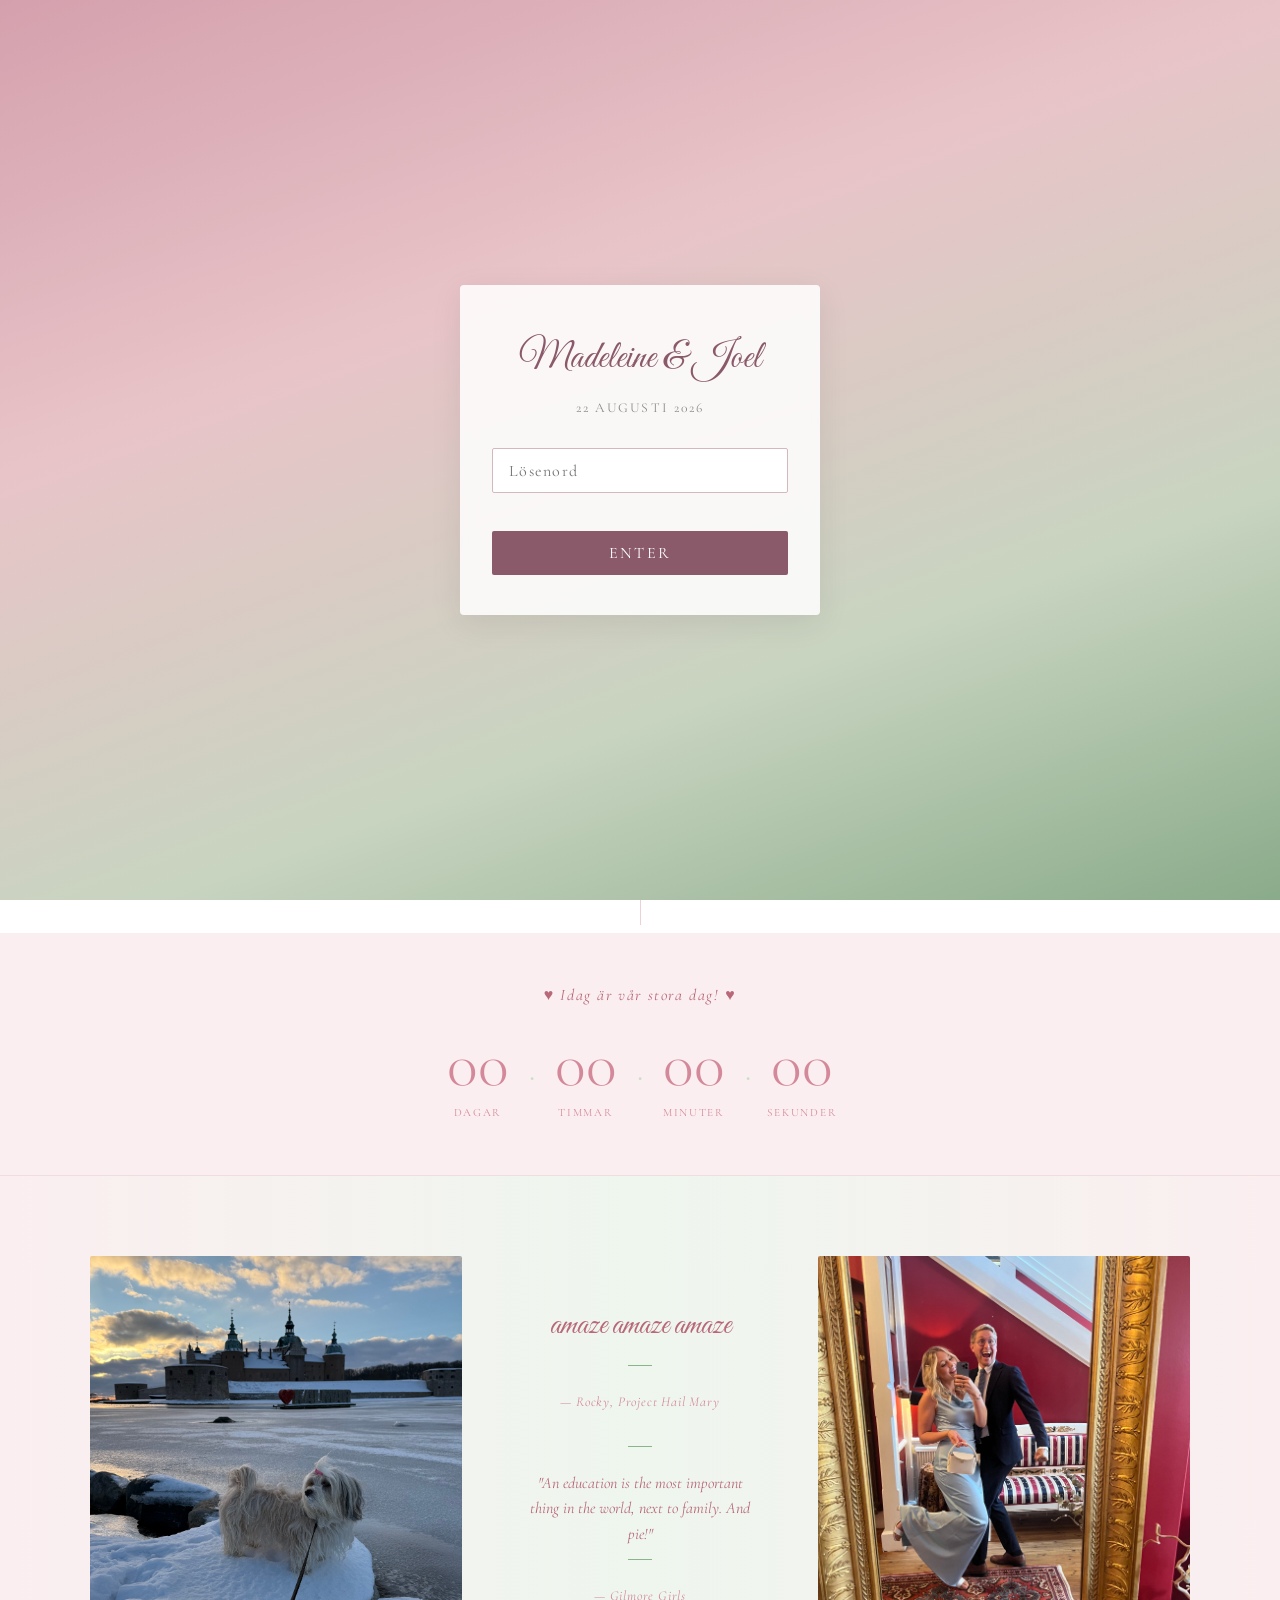
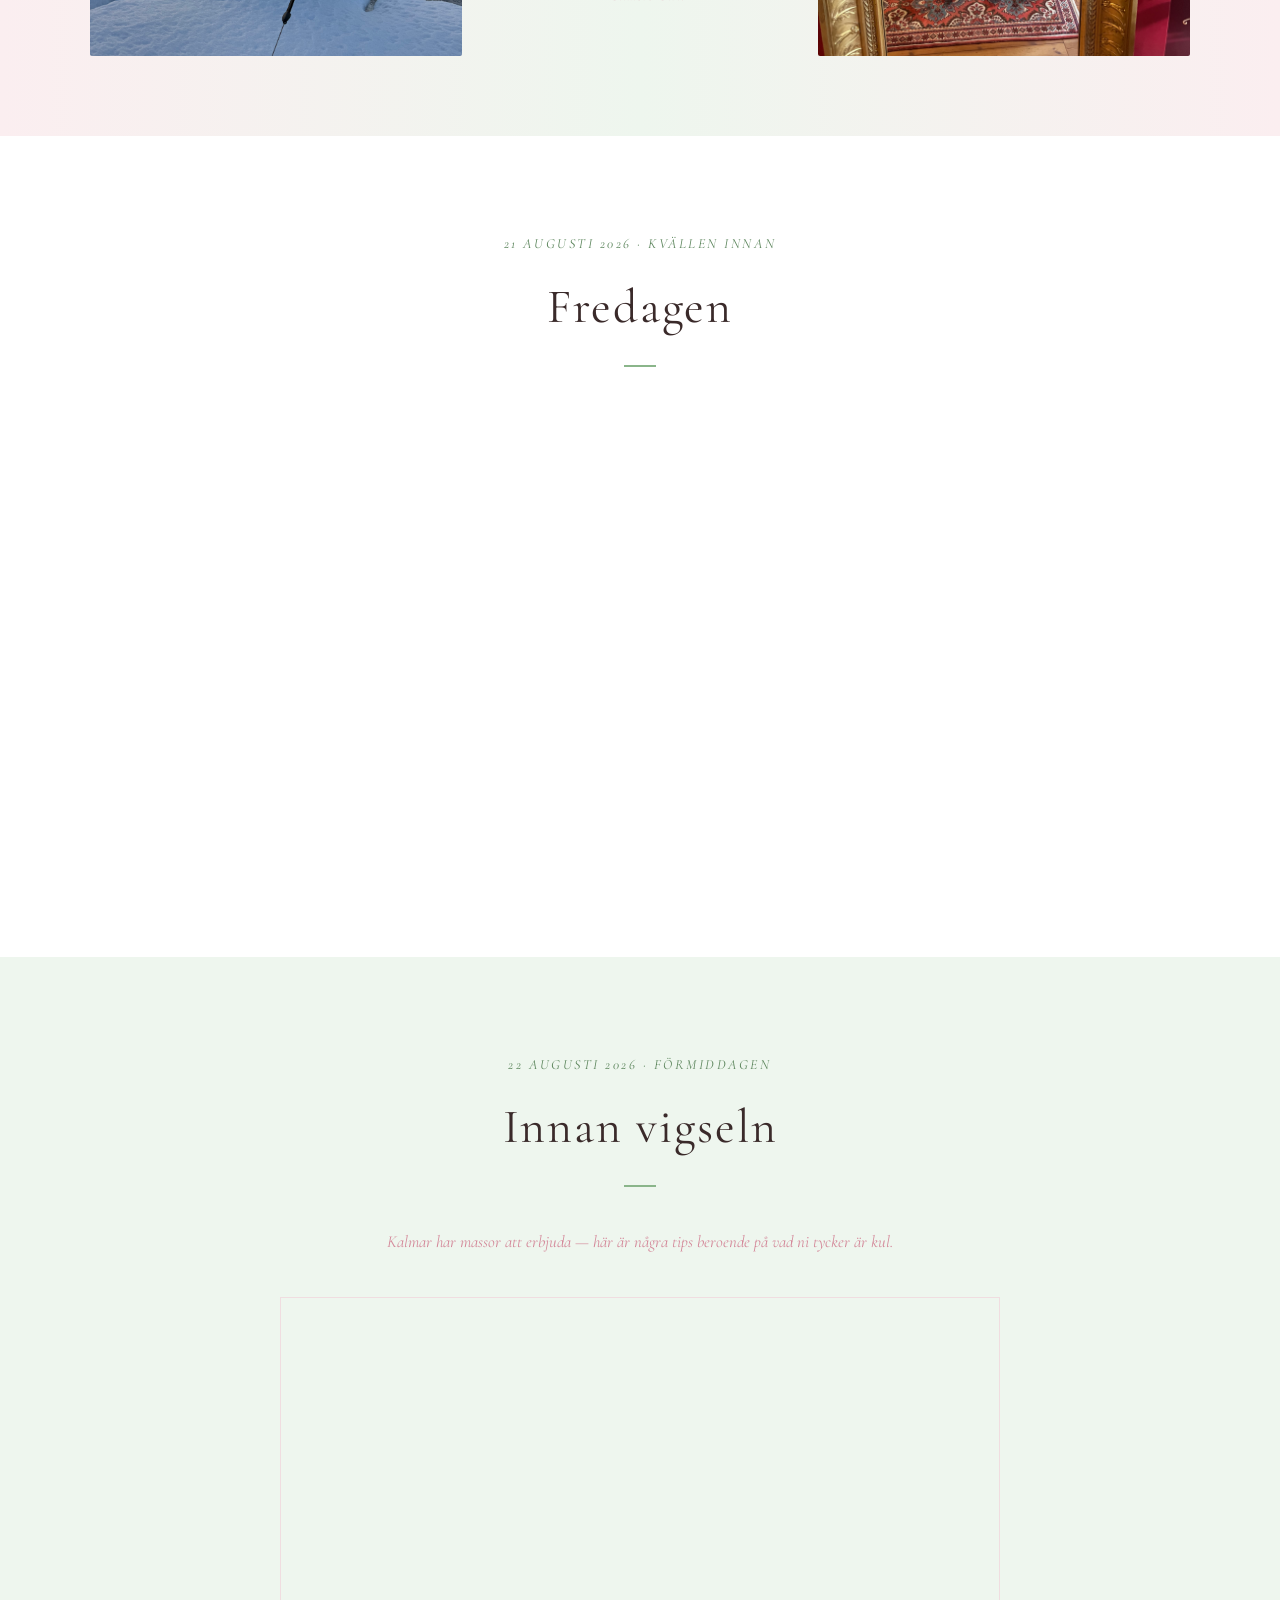
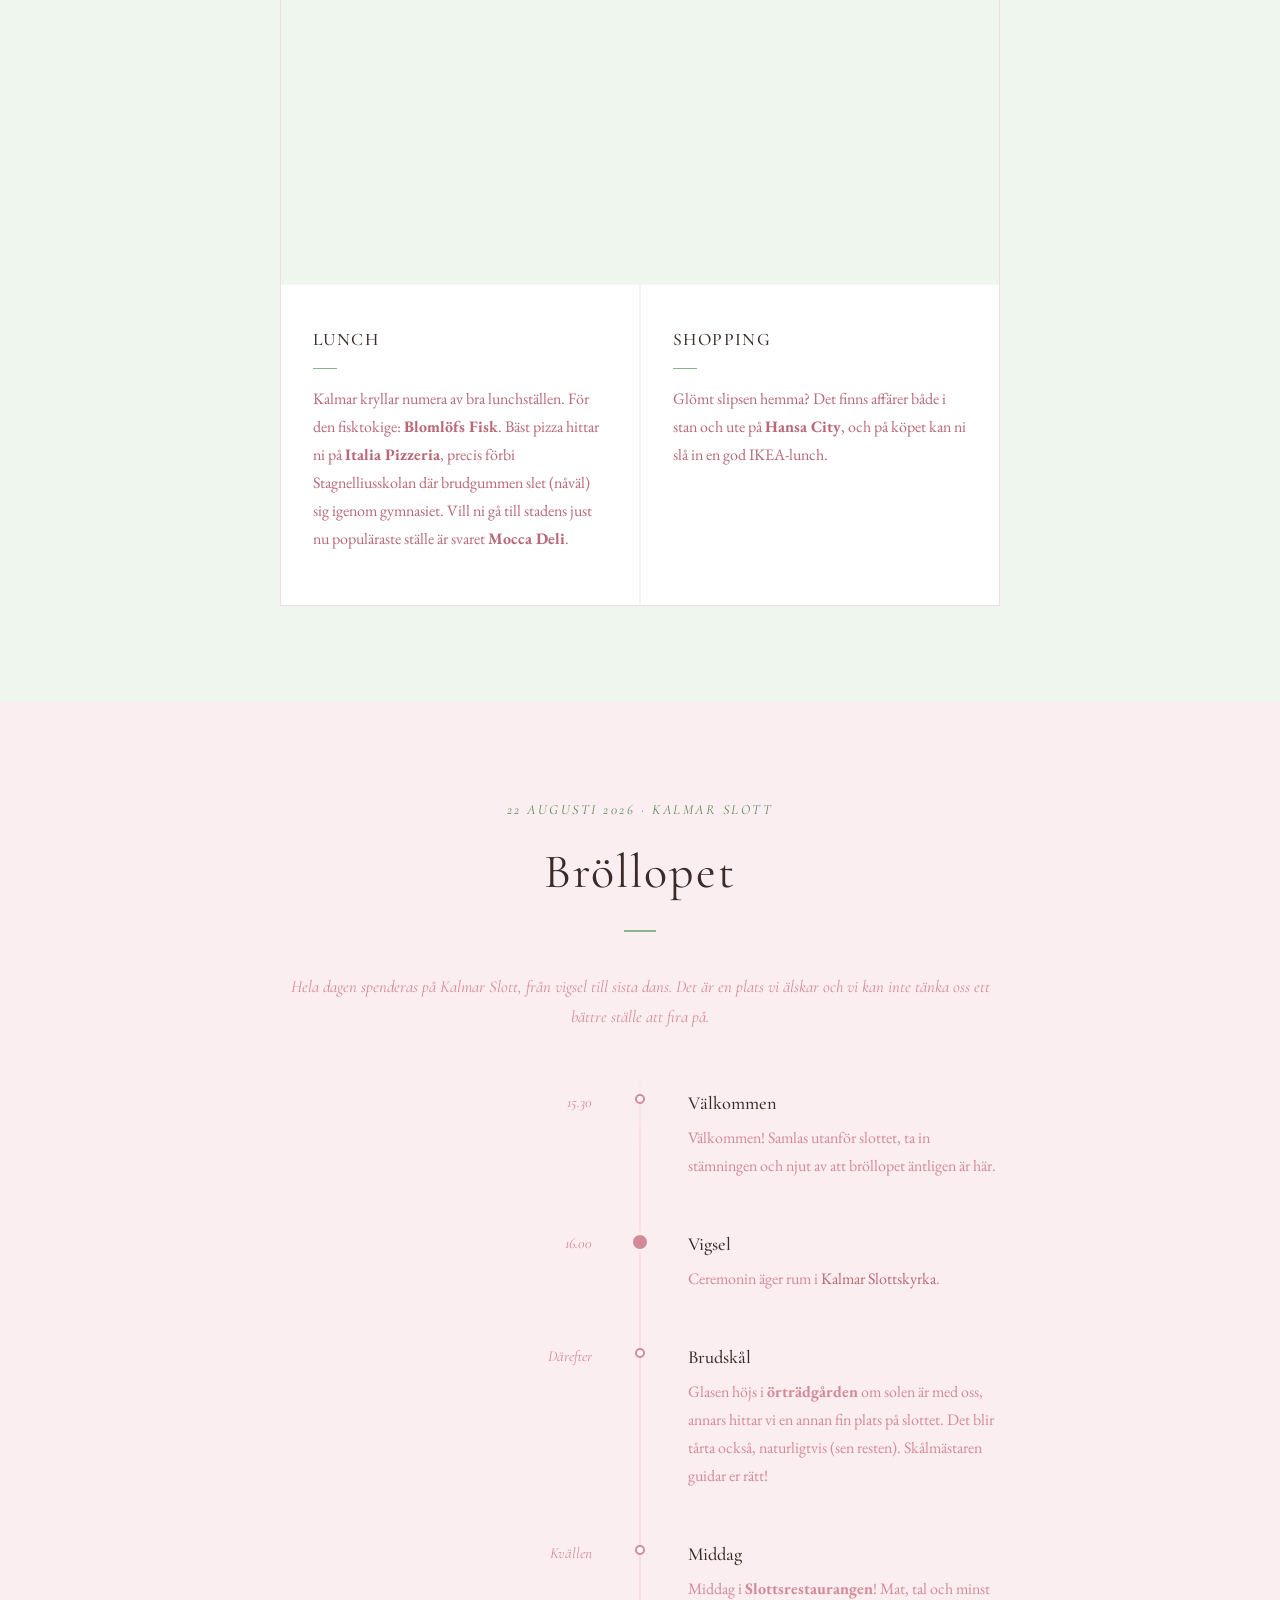
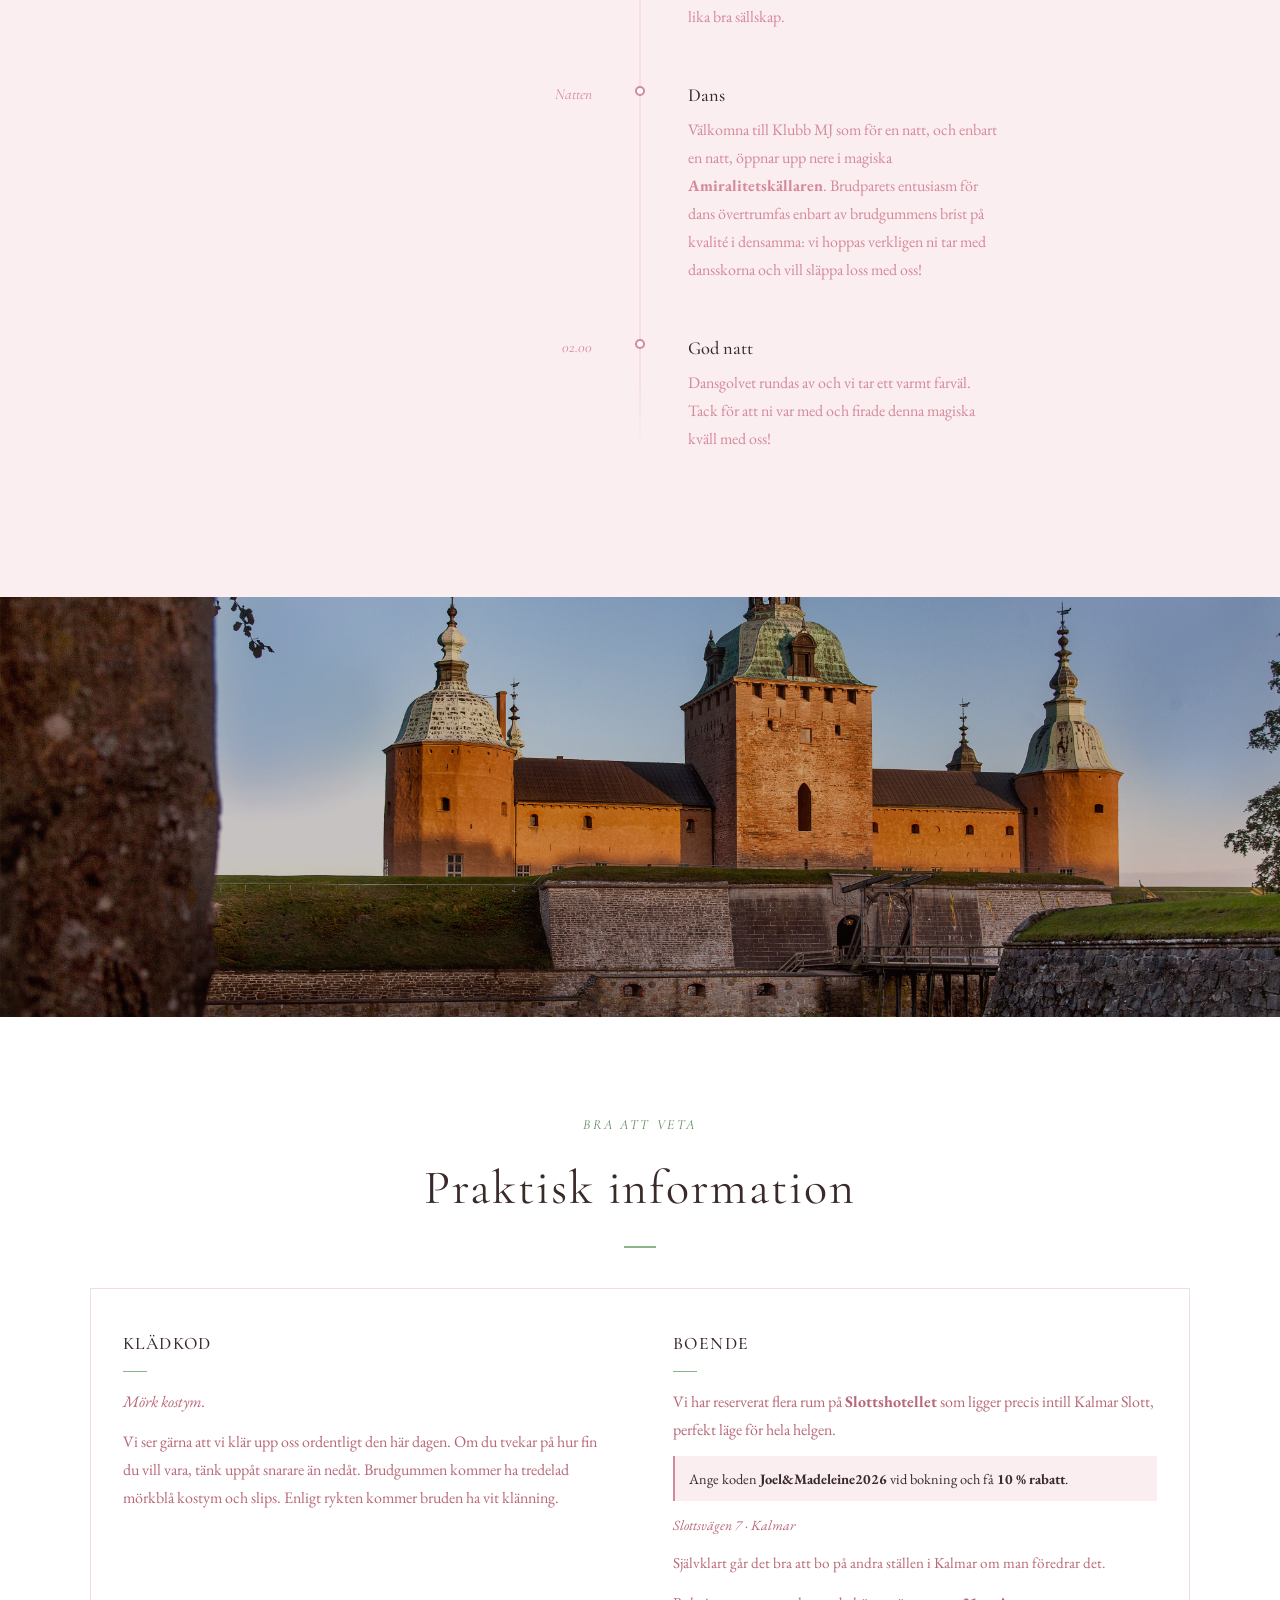
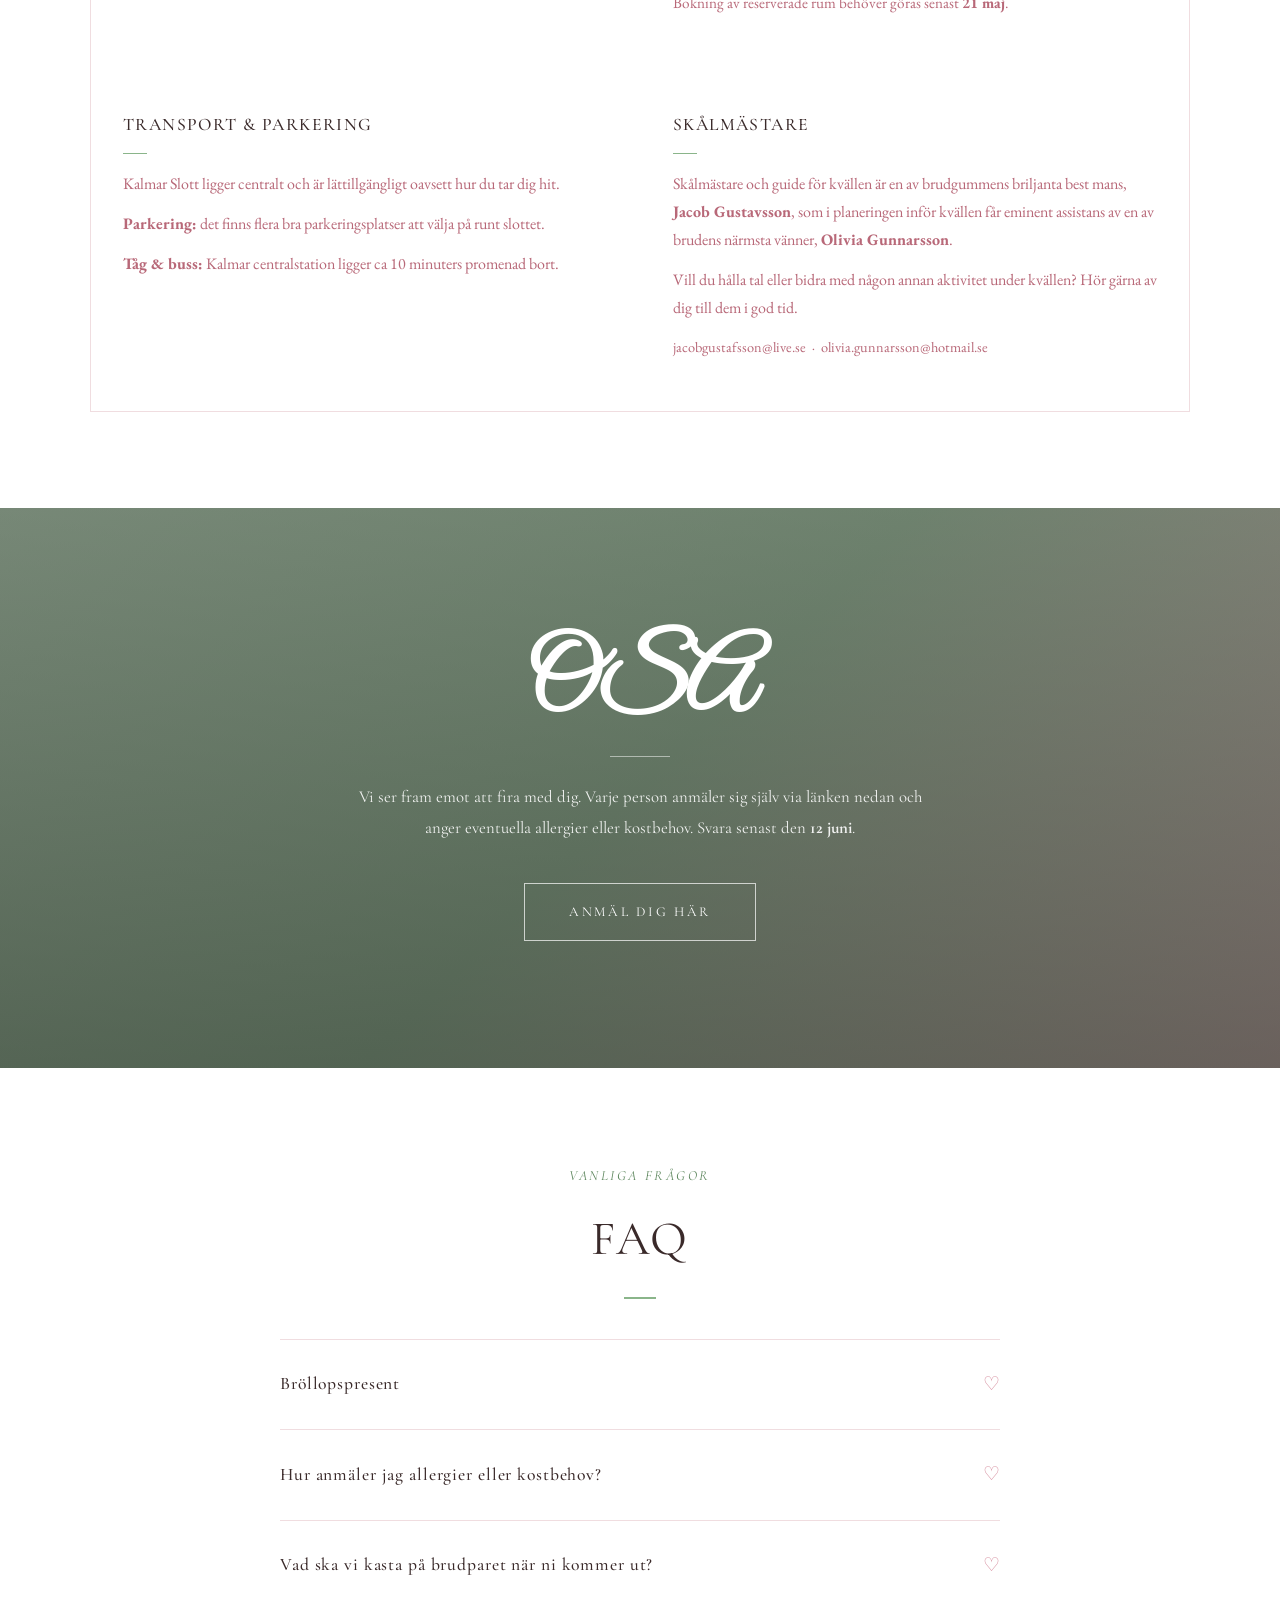
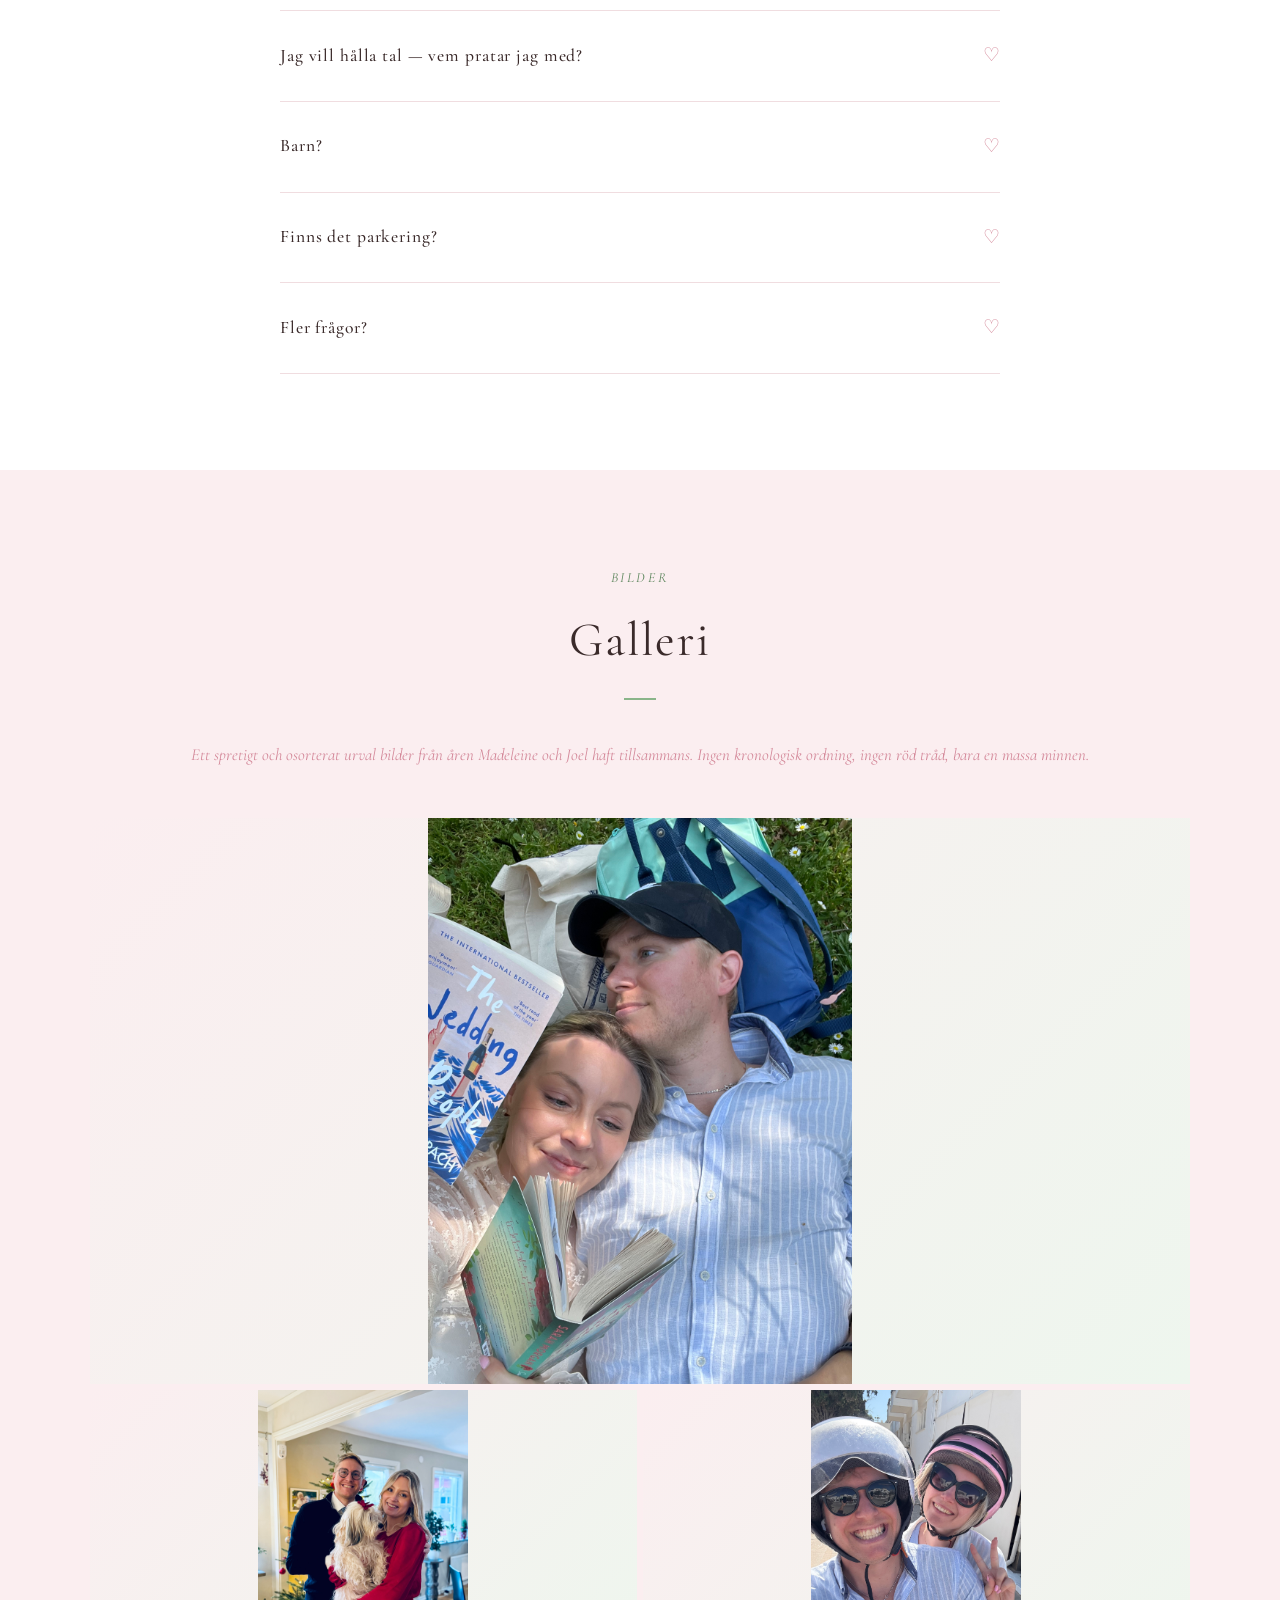
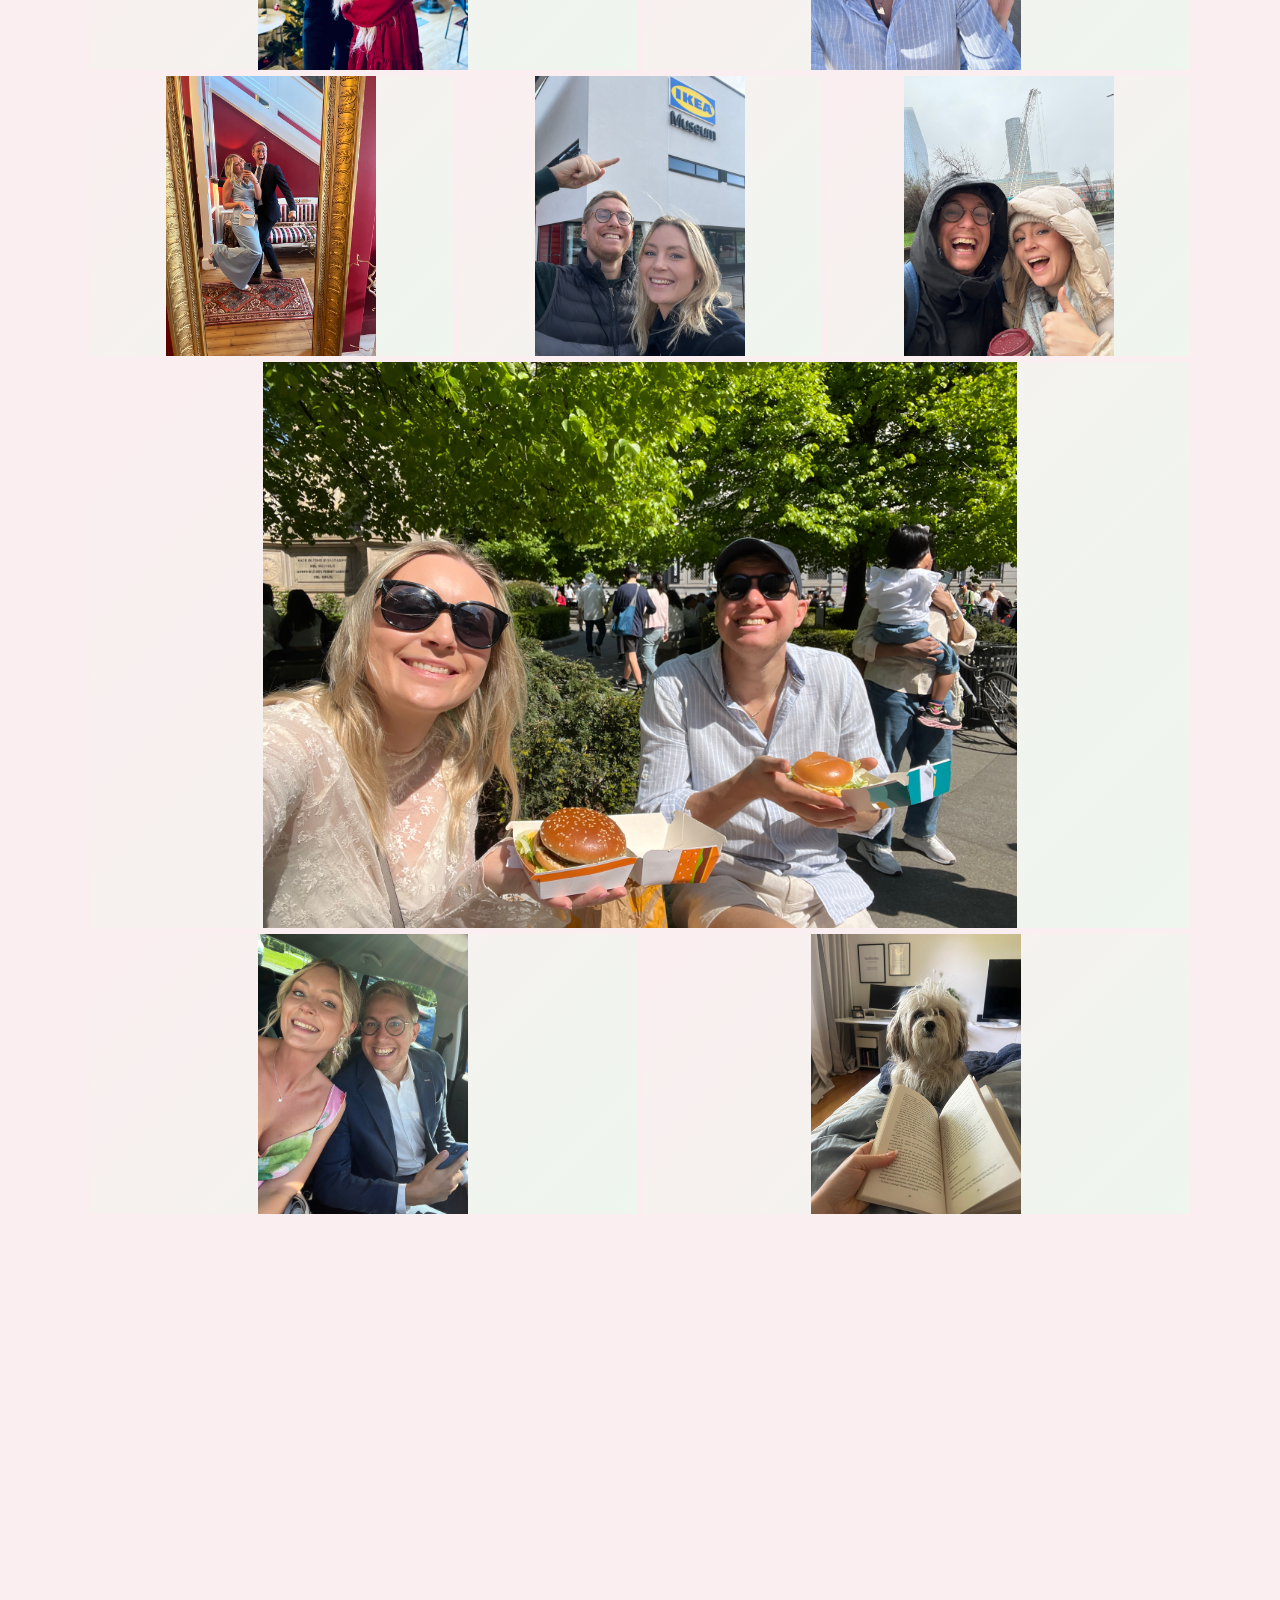
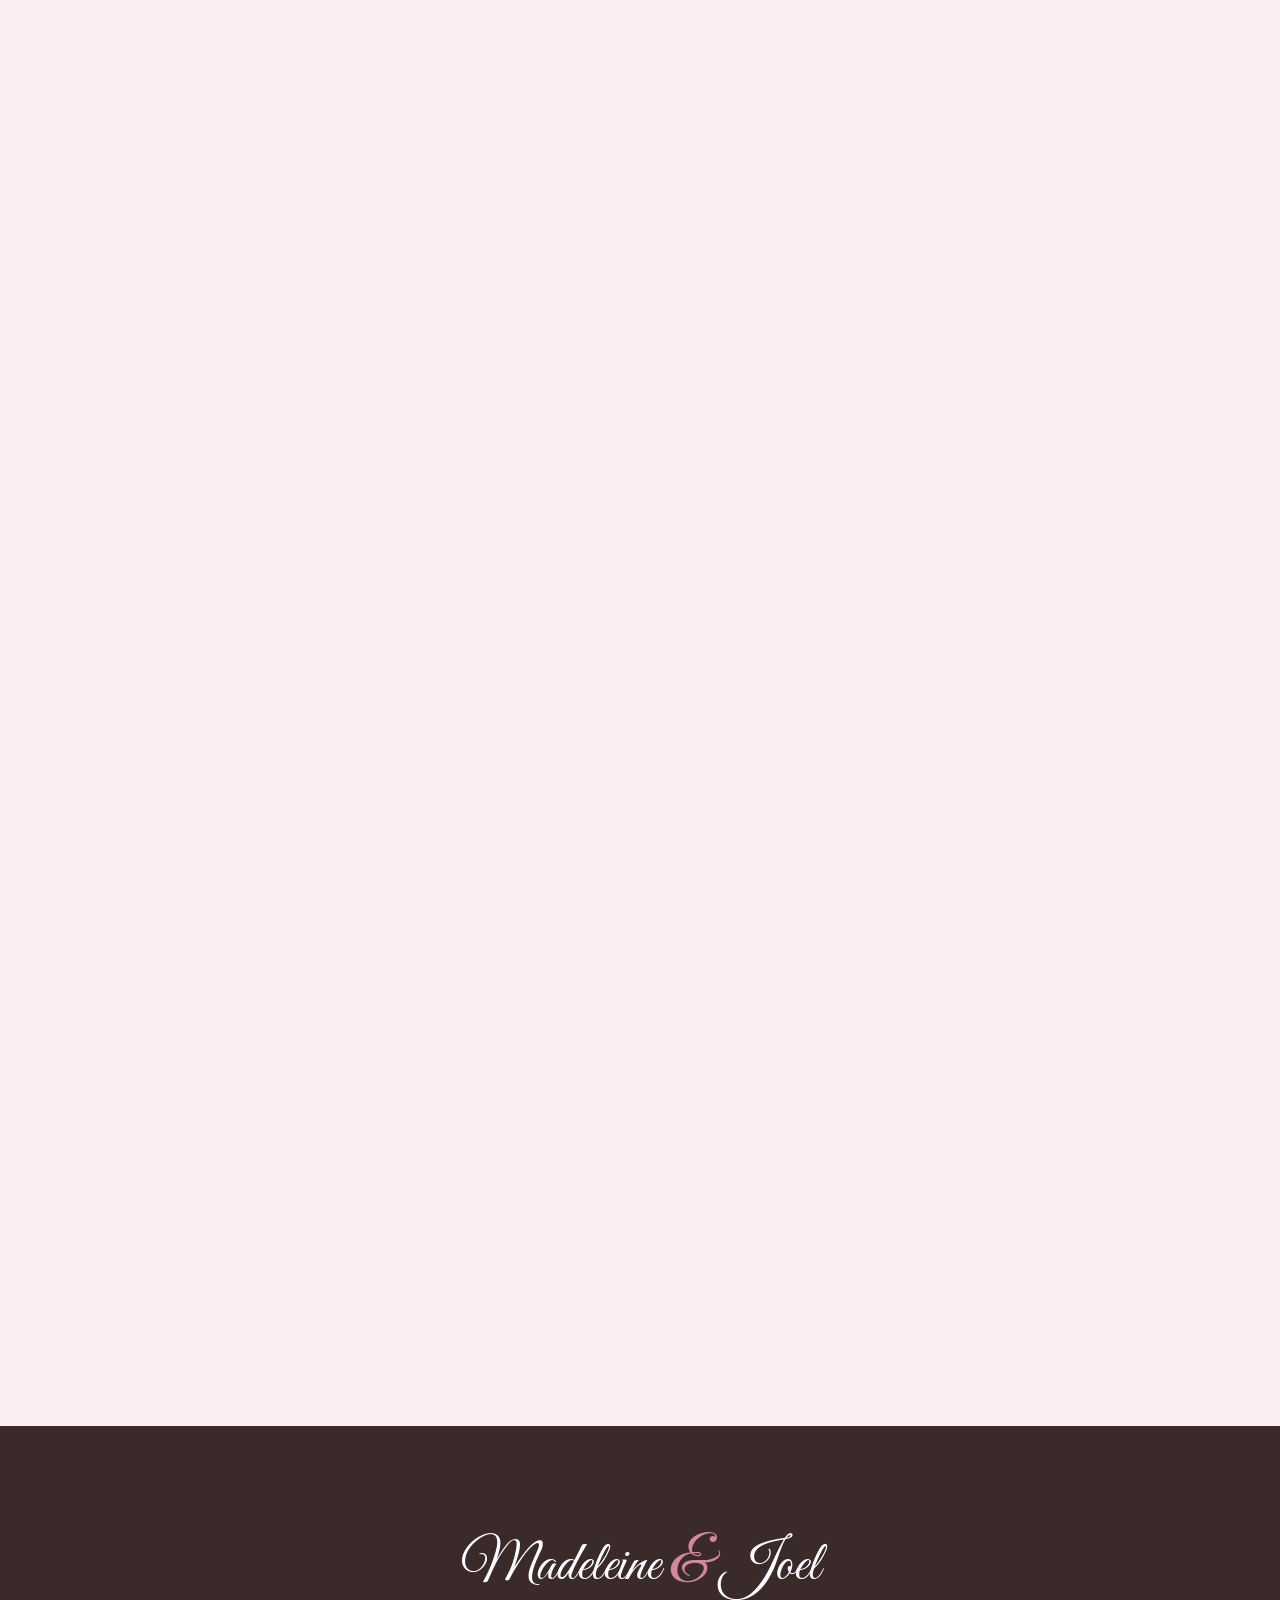
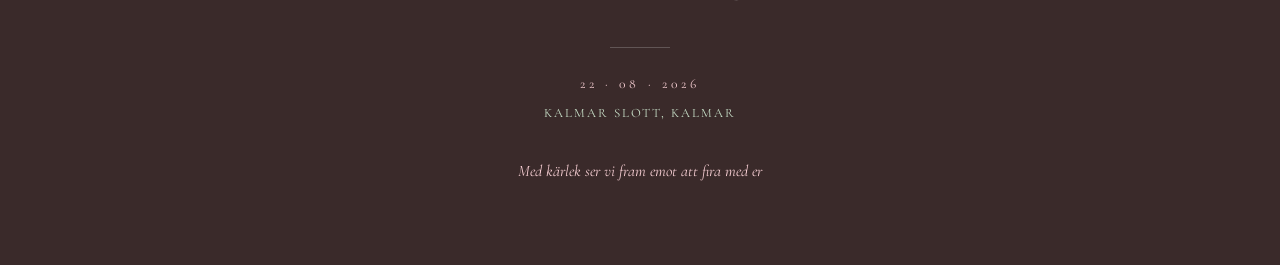
==== docs/index.html @ b09dd0aa "Galleri: ny intro, alla bilder inlagda, inga bildtexter https://claude.ai/code/session_015LaQ3sYM1Qf" ====
<!DOCTYPE html>
<html lang="sv">
<head>
  <meta charset="UTF-8" />
  <meta name="viewport" content="width=device-width, initial-scale=1.0" />
  <title>Madeleine & Joel — 22 Augusti 2026</title>
  <link rel="stylesheet" href="style.css" />
  <link rel="preconnect" href="https://fonts.googleapis.com" />
  <link rel="preconnect" href="https://fonts.gstatic.com" crossorigin />
  <link href="https://fonts.googleapis.com/css2?family=Cormorant+Garamond:ital,wght@0,300;0,400;0,500;1,300;1,400&family=EB+Garamond:ital,wght@0,400;0,500;1,400&family=Great+Vibes&display=swap" rel="stylesheet" />
</head>
<body>

  <!-- ─── PASSWORD GATE ─── -->
  <div id="pw-gate" style="
    position:fixed;inset:0;z-index:9999;
    background:linear-gradient(160deg,#d4a0ad 0%,#e8c4c8 35%,#c8d4c0 70%,#8aab8a 100%);
    display:flex;align-items:center;justify-content:center;
  ">
    <div style="
      background:rgba(255,255,255,0.85);backdrop-filter:blur(8px);
      padding:2.5rem 2rem;border-radius:4px;text-align:center;
      box-shadow:0 8px 32px rgba(0,0,0,0.08);max-width:360px;width:90%;
    ">
      <p style="font-family:'Great Vibes',cursive;font-size:2.4rem;color:#8a5a6a;margin:0 0 0.25rem;">Madeleine &amp; Joel</p>
      <p style="font-family:'Cormorant Garamond',serif;font-size:0.85rem;letter-spacing:0.15em;color:#8a8a8a;margin:0 0 1.8rem;">22 AUGUSTI 2026</p>
      <input id="pw-input" type="password" placeholder="Lösenord"
        autocomplete="off" spellcheck="false"
        style="
          width:100%;box-sizing:border-box;padding:0.7rem 1rem;
          border:1px solid #d4b8be;border-radius:2px;font-size:1rem;
          font-family:'Cormorant Garamond',serif;letter-spacing:0.08em;
          background:#fff;color:#333;outline:none;margin-bottom:0.6rem;
        " />
      <p id="pw-error" style="
        font-family:'Cormorant Garamond',serif;font-size:0.85rem;
        color:#c0504d;margin:0 0 0.8rem;min-height:1.2em;
      "></p>
      <button onclick="checkPassword()" style="
        width:100%;padding:0.75rem;background:#8a5a6a;color:#fff;
        border:none;border-radius:2px;font-family:'Cormorant Garamond',serif;
        font-size:1rem;letter-spacing:0.15em;cursor:pointer;
      ">ENTER</button>
    </div>
  </div>

  <script>
    (function(){
      if(sessionStorage.getItem('weddingAuth')==='1'){
        document.getElementById('pw-gate').style.display='none';
      }
      document.getElementById('pw-input').addEventListener('keydown',function(e){
        if(e.key==='Enter') checkPassword();
      });
    })();
    function checkPassword(){
      var val=document.getElementById('pw-input').value;
      if(val==='MJ2026'){
        sessionStorage.setItem('weddingAuth','1');
        document.getElementById('pw-gate').style.display='none';
      } else {
        document.getElementById('pw-error').textContent='Fel lösenord, försök igen.';
        document.getElementById('pw-input').value='';
        document.getElementById('pw-input').focus();
      }
    }
  </script>

  <!-- ─── NAVBAR ─── -->
  <nav class="navbar" id="navbar">
    <div class="nav-inner">
      <a href="#hero" class="nav-brand">M &amp; J</a>
      <ul class="nav-links">
        <li><a href="#fredagen">Fredagen</a></li>
        <li><a href="#innan-vigseln">Innan vigseln</a></li>
        <li><a href="#dagen">Bröllopet</a></li>
        <li><a href="#praktiskt">Praktisk info</a></li>
        <li><a href="#osa">OSA</a></li>
        <li><a href="#faq">FAQ</a></li>
        <li><a href="#galleri">Galleri</a></li>
      </ul>
    </div>
  </nav>

  <!-- ─── HERO ─── -->
  <section class="hero" id="hero">
    <div class="hero-montage">
      <div class="hero-panel"><img src="images/grabild.jpeg" alt="Madeleine och Joel" /></div>
      <div class="hero-panel"><img src="images/Grekland.jpeg" alt="Grekland" /></div>
      <div class="hero-panel"><img src="images/Vinter.jpeg" alt="Vinter" /></div>
    </div>
    <div class="hero-caption">
      <p class="hero-eyebrow">Vi gifter oss</p>
      <h1 class="hero-names">Madeleine <span class="et">&amp;</span> Joel</h1>
      <div class="thin-rule"></div>
      <p class="hero-date">22 Augusti 2026 &nbsp;·&nbsp; Kalmar Slott</p>
    </div>
    <a href="#countdown" class="hero-scroll-cue" aria-label="Scrolla ned">
      <span class="scroll-line"></span>
    </a>
  </section>

  <!-- ─── COUNTDOWN ─── -->
  <section class="countdown-section" id="countdown">
    <p class="countdown-label">Dagarna tills vi säger ja</p>
    <div class="countdown-grid">
      <div class="countdown-block">
        <span class="countdown-num" id="cd-days">—</span>
        <span class="countdown-unit">Dagar</span>
      </div>
      <div class="countdown-sep">·</div>
      <div class="countdown-block">
        <span class="countdown-num" id="cd-hours">—</span>
        <span class="countdown-unit">Timmar</span>
      </div>
      <div class="countdown-sep">·</div>
      <div class="countdown-block">
        <span class="countdown-num" id="cd-minutes">—</span>
        <span class="countdown-unit">Minuter</span>
      </div>
      <div class="countdown-sep">·</div>
      <div class="countdown-block">
        <span class="countdown-num" id="cd-seconds">—</span>
        <span class="countdown-unit">Sekunder</span>
      </div>
    </div>
  </section>

  <!-- ─── DUO PHOTOS ─── -->
  <section class="duo-photos">
    <div class="duo-inner">
      <div class="duo-frame duo-frame--tall fade-in">
        <img src="images/Holly.jpeg" alt="Madeleine och Joel" />
      </div>
      <div class="duo-text fade-in">
        <p class="duo-quote">amaze amaze amaze</p>
        <span class="duo-rule"></span>
        <p class="duo-attr">— Rocky, Project Hail Mary</p>
        <span class="duo-rule duo-rule--gap"></span>
        <p class="duo-quote duo-quote--sm">"An education is the most important thing in the world, next to family. And pie!"</p>
        <span class="duo-rule"></span>
        <p class="duo-attr">— Gilmore Girls</p>
      </div>
      <div class="duo-frame duo-frame--tall fade-in">
        <img src="images/Dansbrollop.jpeg" alt="Madeleine och Joel" />
      </div>
    </div>
  </section>

  <!-- ─── FREDAGEN ─── -->
  <section class="section section--white" id="fredagen">
    <div class="section-inner narrow">
      <p class="section-eyebrow">21 Augusti 2026 · Kvällen innan</p>
      <h2 class="section-heading">Fredagen</h2>
      <div class="heading-ornament"></div>
      <div class="fredagen-box fade-in">
        <p class="fredagen-intro">
          Vi arrangerar inget officiellt på fredagen. Den dagen är er att göra vad ni vill med!
          Men för den som inte kan få nog av vårt sällskap kommer vi att hänga på
          <strong>Slottshotellets afterwork</strong>. Det vore roligt att ses
          redan då och kicka igång helgen tillsammans.
        </p>
        <div class="fredagen-detail">
          <span class="fredagen-label">Plats</span>
          <span>Slottshotellet · Slottsvägen 7, Kalmar</span>
        </div>
        <div class="fredagen-detail">
          <span class="fredagen-label">När</span>
          <span>När man vill — bruden och brudgummen lär vara där runt 19</span>
        </div>
        <div class="fredagen-detail">
          <span class="fredagen-label">Kostnad</span>
          <span>Det är självkostnadspris och man tar precis vad man vill ha. Bruden och brudgummen lär sikta på buffén med tillhörande drink, som går för det finfina priset 250 kr.</span>
        </div>
        <p class="fredagen-note">Vill du hänga med? Ange det i OSA-svaret så reserverar vi plats åt dig.</p>
      </div>
    </div>
  </section>

  <!-- ─── INNAN VIGSELN ─── -->
  <section class="section section--sage" id="innan-vigseln">
    <div class="section-inner narrow">
      <p class="section-eyebrow section-eyebrow--sage">22 Augusti 2026 · Förmiddagen</p>
      <h2 class="section-heading">Innan vigseln</h2>
      <div class="heading-ornament"></div>
      <p class="section-sub" style="margin-bottom:2.5rem;">
        Kalmar har massor att erbjuda — här är några tips beroende på vad ni tycker är kul.
      </p>

      <div class="info-grid">

        <div class="info-card fade-in">
          <h3>Springa &amp; promenera</h3>
          <div class="card-rule"></div>
          <p>Rundan runt <strong>Stensö</strong> är magisk! Det finns massa olika spår att välja på, oavsett om du vill ha en snabb runda eller ta det lite lugnare. Om ni inte vill vara (över)ambitiösa bjuder <strong>slottsparken</strong> på vackra vyer.</p>
        </div>

        <div class="info-card fade-in">
          <h3>Caféer</h3>
          <div class="card-rule"></div>
          <p><strong>Ekelunds</strong> har legendariska parisare, absolut värt ett besök. En av brudens favoriter är <strong>Johannas Choklad</strong>. För det mest klassiska Kalmarkafét är <strong>Kullzénska Caféet</strong> svaret.</p>
        </div>

        <div class="info-card fade-in">
          <h3>Badplats</h3>
          <div class="card-rule"></div>
          <p><strong>Kalmarsundsparken</strong> är ert bästa val om ni vill ta ett dopp eller bara sitta i solen en stund innan festen börjar.</p>
        </div>

        <div class="info-card fade-in">
          <h3>Kalmar Slott</h3>
          <div class="card-rule"></div>
          <p>Behöver knappast någon vidare motivering. För den konst- och/eller teknikintresserade visas utställningen <strong>Modern Guru and the Path to Artificial Happiness</strong> — kom upplysta och glada till bröllopet! Läs mer på <a href="https://kalmarslott.se/nyheter/sasongsutstallning-2026/" target="_blank" rel="noopener" style="color:var(--sage-dark);">kalmarslott.se</a>.</p>
        </div>

        <div class="info-card fade-in">
          <h3>Lunch</h3>
          <div class="card-rule"></div>
          <p>Kalmar kryllar numera av bra lunchställen. För den fisktokige: <strong>Blomlöfs Fisk</strong>. Bäst pizza hittar ni på <strong>Italia Pizzeria</strong>, precis förbi Stagnelliusskolan där brudgummen slet (nåväl) sig igenom gymnasiet. Vill ni gå till stadens just nu populäraste ställe är svaret <strong>Mocca Deli</strong>.</p>
        </div>

        <div class="info-card fade-in">
          <h3>Shopping</h3>
          <div class="card-rule"></div>
          <p>Glömt slipsen hemma? Det finns affärer både i stan och ute på <strong>Hansa City</strong>, och på köpet kan ni slå in en god IKEA-lunch.</p>
        </div>

      </div>
    </div>
  </section>

  <!-- ─── DAGEN ─── -->
  <section class="section" id="dagen">
    <div class="section-inner narrow">
      <p class="section-eyebrow">22 Augusti 2026 · Kalmar Slott</p>
      <h2 class="section-heading">Bröllopet</h2>
      <div class="heading-ornament"></div>
      <p class="section-sub" style="margin-bottom:2.5rem;">
        Hela dagen spenderas på Kalmar Slott, från vigsel till sista dans. Det är en plats vi älskar och vi kan inte tänka oss ett bättre ställe att fira på.
      </p>

      <div class="timeline">

        <div class="timeline-item fade-in">
          <div class="tl-time">15.30</div>
          <div class="tl-line"><div class="tl-dot"></div></div>
          <div class="tl-body">
            <h3>Välkommen</h3>
            <p>Välkommen! Samlas utanför slottet, ta in stämningen och njut av att bröllopet äntligen är här.</p>
          </div>
        </div>

        <div class="timeline-item fade-in">
          <div class="tl-time">16.00</div>
          <div class="tl-line"><div class="tl-dot tl-dot--main"></div></div>
          <div class="tl-body">
            <h3>Vigsel</h3>
            <p>Ceremonin äger rum i <a href="https://www.svenskakyrkan.se/kalmar/kalmar-slottskyrka" target="_blank" rel="noopener" style="color:var(--rose-deep);">Kalmar Slottskyrka</a>.</p>
          </div>
        </div>

        <div class="timeline-item fade-in">
          <div class="tl-time">Därefter</div>
          <div class="tl-line"><div class="tl-dot"></div></div>
          <div class="tl-body">
            <h3>Brudskål</h3>
            <p>Glasen höjs i <strong>örträdgården</strong> om solen är med oss, annars hittar vi en annan fin plats på slottet. Det blir tårta också, naturligtvis (sen resten). Skålmästaren guidar er rätt!</p>
          </div>
        </div>

        <div class="timeline-item fade-in">
          <div class="tl-time">Kvällen</div>
          <div class="tl-line"><div class="tl-dot"></div></div>
          <div class="tl-body">
            <h3>Middag</h3>
            <p>Middag i <strong>Slottsrestaurangen</strong>! Mat, tal och minst lika bra sällskap.</p>
          </div>
        </div>

        <div class="timeline-item fade-in">
          <div class="tl-time">Natten</div>
          <div class="tl-line"><div class="tl-dot"></div></div>
          <div class="tl-body">
            <h3>Dans</h3>
            <p>Välkomna till Klubb MJ som för en natt, och enbart en natt, öppnar upp nere i magiska <strong>Amiralitetskällaren</strong>. Brudparets entusiasm för dans övertrumfas enbart av brudgummens brist på kvalité i densamma: vi hoppas verkligen ni tar med dansskorna och vill släppa loss med oss!</p>
          </div>
        </div>

        <div class="timeline-item fade-in">
          <div class="tl-time">02.00</div>
          <div class="tl-line"><div class="tl-dot"></div></div>
          <div class="tl-body">
            <h3>God natt</h3>
            <p>Dansgolvet rundas av och vi tar ett varmt farväl. Tack för att ni var med och firade denna magiska kväll med oss!</p>
          </div>
        </div>

      </div>
    </div>
  </section>

  <!-- ─── WIDE PHOTO BREAK ─── -->
  <div class="photo-break fade-in">
    <img src="images/slottet.jpg" alt="Kalmar Slott" class="photo-break-img" />
    <div class="photo-break-overlay"></div>
  </div>

  <!-- ─── PRAKTISK INFO ─── -->
  <section class="section section--white" id="praktiskt">
    <div class="section-inner">
      <p class="section-eyebrow">Bra att veta</p>
      <h2 class="section-heading">Praktisk information</h2>
      <div class="heading-ornament"></div>

      <div class="info-grid" style="grid-template-columns: repeat(2, 1fr)">

        <div class="info-card fade-in">
          <h3>Klädkod</h3>
          <div class="card-rule"></div>
          <p><em>Mörk kostym.</em></p>
          <p>
            Vi ser gärna att vi klär upp oss ordentligt den här dagen. Om du tvekar
            på hur fin du vill vara, tänk uppåt snarare än nedåt.
            Brudgummen kommer ha tredelad mörkblå kostym och slips.
            Enligt rykten kommer bruden ha vit klänning.
          </p>
        </div>

        <div class="info-card fade-in">
          <h3>Boende</h3>
          <div class="card-rule"></div>
          <p>
            Vi har reserverat flera rum på <strong>Slottshotellet</strong> som ligger
            precis intill Kalmar Slott, perfekt läge för hela helgen.
          </p>
          <p class="info-code">
            Ange koden <strong>Joel&amp;Madeleine2026</strong> vid bokning
            och få <strong>10 % rabatt</strong>.
          </p>
          <p class="info-address">Slottsvägen 7 · Kalmar</p>
          <p style="margin-top:0.8rem;font-size:0.95rem;">
            Självklart går det bra att bo på andra ställen i Kalmar om man föredrar det.
          </p>
          <p style="margin-top:0.8rem;font-size:0.95rem;color:var(--rose-deep);">
            Bokning av reserverade rum behöver göras senast <strong>21 maj</strong>.
          </p>
        </div>

        <div class="info-card fade-in">
          <h3>Transport &amp; Parkering</h3>
          <div class="card-rule"></div>
          <p>
            Kalmar Slott ligger centralt och är lättillgängligt oavsett hur du tar dig hit.
          </p>
          <p>
            <strong>Parkering:</strong> det finns flera bra parkeringsplatser att välja på runt slottet.
          </p>
          <p>
            <strong>Tåg &amp; buss:</strong> Kalmar centralstation ligger ca 10 minuters promenad bort.
          </p>
        </div>

        <div class="info-card fade-in">
          <h3>Skålmästare</h3>
          <div class="card-rule"></div>
          <p>
            Skålmästare och guide för kvällen är en av brudgummens briljanta best mans, <strong>Jacob Gustavsson</strong>, som i planeringen inför kvällen får eminent assistans av en av brudens närmsta vänner, <strong>Olivia Gunnarsson</strong>.
          </p>
          <p>
            Vill du hålla tal eller bidra med någon annan aktivitet under kvällen? Hör gärna av dig till dem i god tid.
          </p>
          <p style="margin-top:0.6rem;font-size:0.9rem;">
            <a href="mailto:jacobgustafsson@live.se" style="color:var(--rose-deep);">jacobgustafsson@live.se</a> &nbsp;·&nbsp;
            <a href="mailto:olivia.gunnarsson@hotmail.se" style="color:var(--rose-deep);">olivia.gunnarsson@hotmail.se</a>
          </p>
        </div>

      </div>
    </div>
  </section>

  <!-- ─── OSA ─── -->
  <section class="osa-section" id="osa">
    <div class="osa-photo"></div>
    <div class="osa-overlay"></div>
    <div class="osa-inner">
      <h2 class="osa-heading">OSA</h2>
      <div class="thin-rule thin-rule--light"></div>
      <p class="osa-sub">
        Vi ser fram emot att fira med dig. Varje person anmäler sig själv via länken nedan och anger eventuella allergier eller kostbehov.
        Svara senast den <strong>12 juni</strong>.
      </p>
      <a href="https://docs.google.com/forms/d/e/1FAIpQLSep176VfH8lKqoQ8bSH7tuRZ_YUxYQi8njHLZozAO0dL0TNiA/viewform?usp=dialog" target="_blank" rel="noopener" class="btn-osa">
        Anmäl dig här
      </a>
    </div>
  </section>

  <!-- ─── FAQ ─── -->
  <section class="section section--white" id="faq">
    <div class="section-inner narrow">
      <p class="section-eyebrow">Vanliga frågor</p>
      <h2 class="section-heading">FAQ</h2>
      <div class="heading-ornament"></div>

      <div class="faq-list">

        <details class="faq-item fade-in">
          <summary><h3>Bröllopspresent</h3></summary>
          <p>Att ni vill komma och fira den här dagen med oss är allt vi önskar oss! Om någon ändå vill ge något önskar vi ett bidrag till vår bröllopsresa. Swisha i sådana fall gärna till brudgummens mor <strong>Lisbeth Hultqvist</strong> på <strong>0727 23 10 26</strong>.</p>
        </details>

        <details class="faq-item fade-in">
          <summary><h3>Hur anmäler jag allergier eller kostbehov?</h3></summary>
          <p>Ange allergier och kostbehov direkt i OSA-formuläret. Har du frågor är du alltid välkommen att höra av dig till oss.</p>
        </details>

        <details class="faq-item fade-in">
          <summary><h3>Vad ska vi kasta på brudparet när ni kommer ut?</h3></summary>
          <p>Helst stora komplimanger och glada hurrarop! Ris, konfetti och dylikt är tyvärr inte tillåtet på slottet, så undvik det gärna.</p>
        </details>

        <details class="faq-item fade-in">
          <summary><h3>Jag vill hålla tal — vem pratar jag med?</h3></summary>
          <p>Vad roligt att du vill hålla tal! Hör av dig till skålmästaren <strong>Jacob Gustavsson</strong> (<a href="mailto:jacobgustafsson@live.se" style="color:var(--rose-deep);">jacobgustafsson@live.se</a>) eller hans ovärderliga planeringsassistent <strong>Olivia Gunnarsson</strong> (<a href="mailto:olivia.gunnarsson@hotmail.se" style="color:var(--rose-deep);">olivia.gunnarsson@hotmail.se</a>) i god tid.</p>
        </details>

        <details class="faq-item fade-in">
          <summary><h3>Barn?</h3></summary>
          <p>Barn är underbara! Men middagen och kvällen är tänkt att vara barnfri, så ni föräldrar ska få en riktig kväll för er själva. Ammande barn är självklart välkomna.</p>
        </details>

        <details class="faq-item fade-in">
          <summary><h3>Finns det parkering?</h3></summary>
          <p>Ja, det finns flera bra parkeringsplatser runt slottet. Kalmar centralstation ligger ca 10 minuters promenad bort om du tar tåg eller buss.</p>
        </details>

        <details class="faq-item fade-in">
          <summary><h3>Fler frågor?</h3></summary>
          <p>Hör av dig till oss direkt, vi svarar mer än gärna!</p>
        </details>

      </div>
    </div>
  </section>

  <!-- ─── GALLERI ─── -->
  <section class="section" id="galleri">
    <div class="section-inner">
      <p class="section-eyebrow">Bilder</p>
      <h2 class="section-heading">Galleri</h2>
      <div class="heading-ornament"></div>
      <p class="section-sub">Ett spretigt och osorterat urval bilder från åren Madeleine och Joel haft tillsammans. Ingen kronologisk ordning, ingen röd tråd, bara en massa minnen.</p>

      <div class="gallery">

        <div class="gallery-item gallery-item--wide fade-in">
          <div class="gallery-img"><img src="images/lasa.jpeg" alt="Madeleine och Joel" /></div>
        </div>

        <div class="gallery-item fade-in">
          <div class="gallery-img"><img src="images/IMG_6922.jpeg" alt="Madeleine och Joel" /></div>
        </div>

        <div class="gallery-item fade-in">
          <div class="gallery-img"><img src="images/IMG_8209.jpeg" alt="Madeleine och Joel" /></div>
        </div>

        <div class="gallery-item gallery-item--sm fade-in">
          <div class="gallery-img"><img src="images/IMG_2761.jpeg" alt="Madeleine och Joel" /></div>
        </div>

        <div class="gallery-item gallery-item--sm fade-in">
          <div class="gallery-img"><img src="images/IMG_3996.jpeg" alt="Madeleine och Joel" /></div>
        </div>

        <div class="gallery-item gallery-item--sm fade-in">
          <div class="gallery-img"><img src="images/IMG_7036.jpeg" alt="Madeleine och Joel" /></div>
        </div>

        <div class="gallery-item gallery-item--wide fade-in">
          <div class="gallery-img"><img src="images/IMG_6714.jpeg" alt="Madeleine och Joel" /></div>
        </div>

        <div class="gallery-item fade-in">
          <div class="gallery-img"><img src="images/IMG_2506.jpeg" alt="Madeleine och Joel" /></div>
        </div>

        <div class="gallery-item fade-in">
          <div class="gallery-img"><img src="images/A92A8715-73B3-4F53-988F-7822AC4D32C9.jpeg" alt="Madeleine och Joel" /></div>
        </div>

        <div class="gallery-item gallery-item--sm fade-in">
          <div class="gallery-img"><img src="images/IMG_2194.jpeg" alt="Madeleine och Joel" /></div>
        </div>

        <div class="gallery-item gallery-item--sm fade-in">
          <div class="gallery-img"><img src="images/FullSizeRender.jpeg" alt="Madeleine och Joel" /></div>
        </div>

        <div class="gallery-item gallery-item--sm fade-in">
          <div class="gallery-img"><img src="images/IMG_5553.JPG" alt="Madeleine och Joel" /></div>
        </div>

        <div class="gallery-item gallery-item--wide fade-in">
          <div class="gallery-img"><img src="images/IMG_6503.jpeg" alt="Madeleine och Joel" /></div>
        </div>

        <div class="gallery-item fade-in">
          <div class="gallery-img"><img src="images/IMG_6954.jpeg" alt="Madeleine och Joel" /></div>
        </div>

        <div class="gallery-item fade-in">
          <div class="gallery-img"><img src="images/IMG_2361.jpeg" alt="Madeleine och Joel" /></div>
        </div>

        <div class="gallery-item gallery-item--sm fade-in">
          <div class="gallery-img"><img src="images/IMG_7227.JPG" alt="Madeleine och Joel" /></div>
        </div>

        <div class="gallery-item gallery-item--sm fade-in">
          <div class="gallery-img"><img src="images/FullSizeRender 2.jpeg" alt="Madeleine och Joel" /></div>
        </div>

        <div class="gallery-item gallery-item--sm fade-in">
          <div class="gallery-img"><img src="images/IMG_0931.jpeg" alt="Madeleine och Joel" /></div>
        </div>

        <div class="gallery-item fade-in">
          <div class="gallery-img"><img src="images/f5dab9f969e5fd25181f1dfa11904785.jpeg" alt="Madeleine och Joel" /></div>
        </div>

        <div class="gallery-item fade-in">
          <div class="gallery-img"><img src="images/IMG_2599.jpeg" alt="Madeleine och Joel" /></div>
        </div>

      </div>
    </div>
  </section>

  <!-- ─── FOOTER ─── -->
  <footer class="footer">
    <div class="footer-inner">
      <p class="footer-names">Madeleine <span class="et">&amp;</span> Joel</p>
      <div class="thin-rule thin-rule--footer"></div>
      <p class="footer-date">22 · 08 · 2026</p>
      <p class="footer-location">Kalmar Slott, Kalmar</p>
      <p class="footer-love">Med kärlek ser vi fram emot att fira med er</p>
    </div>
  </footer>

  <script src="script.js"></script>
</body>
</html>
---- docs/style.css ----
/* ============================================================
   Joel & Madeleine — Wedding Page
   Palette: Soft rose · Sage green · Clean white
   ============================================================ */

:root {
  --white:        #ffffff;
  --off-white:    #fdf8f5;
  --blush-pale:   #fbeef0;
  --blush:        #f5cdd2;
  --rose:         #d4899a;
  --rose-deep:    #b86878;
  --sage:         #8ab58a;
  --sage-light:   #c8dfc8;
  --sage-pale:    #eef6ee;
  --sage-dark:    #5a845a;
  --dark:         #3a2a2a;
  --mid:          #c4969e;
  --light-border: #f0dde0;

  --font-script:  'Great Vibes', cursive;
  --font-serif:   'Cormorant Garamond', Georgia, serif;
  --font-text:    'EB Garamond', Georgia, serif;

  --max-w:        1100px;
  --narrow-w:     720px;
  --transition:   0.4s ease;
}

/* ── Reset ── */
*, *::before, *::after { box-sizing: border-box; margin: 0; padding: 0; }
html { scroll-behavior: smooth; }
body {
  font-family: var(--font-text);
  font-size: 1.125rem;
  line-height: 1.75;
  color: var(--dark);
  background: var(--white);
  overflow-x: hidden;
}
a { color: inherit; text-decoration: none; }
img { display: block; max-width: 100%; }

/* ── Photo placeholder boxes ── */
.photo-hint {
  display: block;
  font-family: var(--font-serif);
  font-style: italic;
  font-size: 0.875rem;
  color: rgba(255,255,255,0.75);
  letter-spacing: 0.06em;
  text-align: center;
  padding: 1rem;
}

/* ── Typographic helpers ── */
.et {
  font-family: var(--font-script);
  font-size: 1.2em;
  color: var(--rose);
}

.thin-rule {
  width: 60px;
  height: 1px;
  background: var(--rose);
  margin: 1.5rem auto;
}
.thin-rule--light { background: rgba(255,255,255,0.5); }
.thin-rule--footer { background: rgba(255,255,255,0.2); }

.heading-ornament {
  width: 32px;
  height: 2px;
  background: var(--sage);
  margin: 1rem auto 2.5rem;
}
.heading-ornament--light { background: rgba(255,255,255,0.4); }

/* ── Navbar ── */
.navbar {
  position: fixed;
  top: 0; left: 0; right: 0;
  z-index: 100;
  padding: 1rem 2.5rem;
  background: rgba(255,255,255,0.95);
  box-shadow: 0 1px 0 var(--light-border);
  backdrop-filter: blur(8px);
}
.nav-inner {
  max-width: var(--max-w);
  margin: 0 auto;
  display: flex;
  align-items: center;
  justify-content: space-between;
}
.nav-brand {
  font-family: var(--font-script);
  font-size: 1.75rem;
  color: var(--rose);
  transition: color var(--transition);
}
.nav-links {
  list-style: none;
  display: flex;
  gap: 2.25rem;
}
.nav-links a {
  font-family: var(--font-serif);
  font-size: 0.75rem;
  letter-spacing: 0.15em;
  text-transform: uppercase;
  color: var(--mid);
  transition: color var(--transition);
}
.nav-links a:hover { color: var(--rose) !important; }

/* ── Hero ── */
.hero {
  background: var(--white);
  overflow: hidden;
}
.hero-montage {
  display: grid;
  grid-template-columns: 1fr 1fr 1fr;
  gap: 3px;
  height: 70vh;
  min-height: 360px;
}
.hero-panel {
  overflow: hidden;
}
.hero-panel img {
  width: 100%;
  height: 100%;
  object-fit: cover;
  object-position: center;
  image-orientation: from-image;
  display: block;
  transition: transform 0.8s ease;
}
.hero-panel:hover img {
  transform: scale(1.03);
}
.hero-caption {
  text-align: center;
  padding: 2.25rem 2rem 1.5rem;
  background: var(--white);
  border-bottom: 1px solid var(--light-border);
}
.hero-eyebrow {
  font-family: var(--font-serif);
  font-style: italic;
  font-size: 0.78rem;
  letter-spacing: 0.22em;
  text-transform: uppercase;
  color: var(--sage-dark);
  margin-bottom: 0.5rem;
}
.hero-names {
  font-family: var(--font-script);
  font-size: clamp(2.4rem, 6vw, 3.8rem);
  line-height: 1;
  margin-bottom: 1rem;
  color: var(--dark);
}
.hero-date {
  font-family: var(--font-serif);
  font-size: 0.8rem;
  letter-spacing: 0.28em;
  text-transform: uppercase;
  color: var(--rose);
  font-weight: 400;
}
.hero-scroll-cue {
  display: flex;
  justify-content: center;
  padding: 1rem 0 0.5rem;
  background: var(--white);
}
.scroll-line {
  display: block;
  width: 1px;
  height: 44px;
  background: var(--rose);
  animation: grow-line 2s ease-in-out infinite;
  transform-origin: top;
  opacity: 0.4;
}
@keyframes grow-line {
  0%   { transform: scaleY(0); opacity: 0; }
  50%  { transform: scaleY(1); opacity: 0.4; }
  100% { transform: scaleY(1); opacity: 0; }
}

/* ── Countdown ── */
.countdown-section {
  background: var(--blush-pale);
  border-bottom: 1px solid var(--light-border);
  padding: 3rem 2rem;
  text-align: center;
}
.countdown-label {
  font-family: var(--font-serif);
  font-style: italic;
  font-size: 1rem;
  letter-spacing: 0.1em;
  color: var(--rose-deep);
  margin-bottom: 1.5rem;
}
.countdown-grid {
  display: flex;
  align-items: baseline;
  justify-content: center;
  gap: 1rem;
  flex-wrap: wrap;
}
.countdown-block {
  display: flex;
  flex-direction: column;
  align-items: center;
  min-width: 70px;
}
.countdown-num {
  font-family: var(--font-serif);
  font-size: clamp(2.5rem, 8vw, 4rem);
  font-weight: 300;
  color: var(--rose);
  line-height: 1;
}
.countdown-unit {
  font-family: var(--font-serif);
  font-size: 0.7rem;
  letter-spacing: 0.15em;
  text-transform: uppercase;
  color: var(--rose);
  margin-top: 0.35rem;
}
.countdown-sep {
  font-family: var(--font-serif);
  font-size: 2rem;
  color: var(--sage-light);
  padding-bottom: 1.5rem;
}

/* ── Duo photos ── */
.duo-photos {
  background: linear-gradient(to right, var(--blush-pale), var(--sage-pale), var(--blush-pale));
  padding: 5rem 2rem;
}
.duo-inner {
  max-width: var(--max-w);
  margin: 0 auto;
  display: grid;
  grid-template-columns: 1fr auto 1fr;
  gap: 3rem;
  align-items: center;
}
.duo-frame {
  border-radius: 2px;
  overflow: hidden;
  background: linear-gradient(135deg, #e8c4c8 0%, #c8d4c0 100%);
}
.duo-frame--tall { height: 400px; }
.duo-frame img {
  width: 100%;
  height: 100%;
  object-fit: cover;
  object-position: center;
  image-orientation: from-image;
  display: block;
}
.duo-text {
  text-align: center;
  padding: 1rem;
  max-width: 260px;
}
.duo-quote {
  font-family: var(--font-script);
  font-size: 2rem;
  color: var(--rose-deep);
  line-height: 1.4;
  margin-bottom: 1rem;
}
.duo-attr {
  font-family: var(--font-serif);
  font-style: italic;
  font-size: 0.85rem;
  color: var(--rose);
  letter-spacing: 0.06em;
}
.duo-quote--sm {
  font-family: var(--font-serif);
  font-style: italic;
  font-size: 1rem;
  color: var(--rose-deep);
  line-height: 1.6;
  margin-bottom: 0.75rem;
  margin-top: 0.5rem;
}
.duo-rule {
  display: block;
  width: 24px;
  height: 1px;
  background: var(--sage);
  margin: 0 auto 1.5rem;
}
.duo-rule--gap {
  margin-top: 2rem;
}
.duo-names {
  font-family: var(--font-script);
  font-size: 1.6rem;
  color: var(--rose);
}

/* ── Sections ── */
.section {
  padding: 6rem 2rem;
  background: var(--blush-pale);
}
.section--white { background: var(--white); }
.section--sage  { background: var(--sage-pale); }

.section-inner {
  max-width: var(--max-w);
  margin: 0 auto;
}
.section-inner.narrow {
  max-width: var(--narrow-w);
}

.section-eyebrow {
  font-family: var(--font-serif);
  font-style: italic;
  font-size: 0.875rem;
  letter-spacing: 0.18em;
  text-transform: uppercase;
  color: var(--sage-dark);
  text-align: center;
  margin-bottom: 0.5rem;
}
.section-eyebrow--light { color: rgba(255,255,255,0.7); }
.section-eyebrow--sage  { color: var(--sage-dark); }

.section-heading {
  font-family: var(--font-serif);
  font-size: clamp(2rem, 5vw, 3rem);
  font-weight: 400;
  text-align: center;
  color: var(--dark);
  letter-spacing: 0.04em;
}

.section-sub {
  font-family: var(--font-serif);
  font-style: italic;
  text-align: center;
  color: var(--rose);
  font-size: 1.05rem;
  margin-bottom: 3rem;
}
.section-sub--light { color: rgba(255,255,255,0.75); }

/* ── Fredagen ── */
.fredagen-box {
  border: 1px solid var(--light-border);
  padding: 2.5rem 2rem;
  background: var(--white);
}
.fredagen-intro {
  font-size: 1.05rem;
  color: var(--dark);
  line-height: 1.85;
  margin-bottom: 2rem;
}
.fredagen-intro strong {
  color: var(--rose-deep);
}
.fredagen-detail {
  display: flex;
  gap: 1.5rem;
  align-items: baseline;
  border-top: 1px solid var(--light-border);
  padding: 0.85rem 0;
  font-family: var(--font-serif);
  font-size: 1rem;
  color: var(--dark);
}
.fredagen-detail:last-of-type {
  border-bottom: 1px solid var(--light-border);
}
.fredagen-label {
  font-style: italic;
  font-size: 0.8rem;
  letter-spacing: 0.1em;
  text-transform: uppercase;
  color: var(--rose);
  min-width: 60px;
}
.fredagen-note {
  font-family: var(--font-serif);
  font-style: italic;
  font-size: 0.9rem;
  color: var(--sage-dark);
  margin-top: 1.5rem;
  text-align: center;
}

/* ── Timeline ── */
.timeline {
  position: relative;
  padding-top: 1rem;
}
.timeline::before {
  content: '';
  position: absolute;
  left: 50%;
  transform: translateX(-50%);
  top: 0; bottom: 0;
  width: 1px;
  background: linear-gradient(to bottom, transparent, var(--blush) 8%, var(--blush) 92%, transparent);
}
.timeline-item {
  display: grid;
  grid-template-columns: 1fr 48px 1fr;
  gap: 0;
  margin-bottom: 3rem;
  align-items: start;
}
.tl-time {
  text-align: right;
  padding-right: 1.5rem;
  font-family: var(--font-serif);
  font-style: italic;
  font-size: 0.95rem;
  color: var(--rose);
  padding-top: 0.1rem;
}
.tl-line {
  display: flex;
  justify-content: center;
  padding-top: 0.4rem;
}
.tl-dot {
  width: 10px;
  height: 10px;
  border-radius: 50%;
  background: var(--white);
  border: 2px solid var(--rose);
  flex-shrink: 0;
}
.tl-dot--main {
  width: 14px;
  height: 14px;
  background: var(--rose);
  border-color: var(--rose);
  box-shadow: 0 0 0 4px var(--blush-pale);
}
.tl-body {
  padding-left: 1.5rem;
}
.tl-body h3 {
  font-family: var(--font-serif);
  font-size: 1.15rem;
  font-weight: 500;
  color: var(--dark);
  margin-bottom: 0.3rem;
}
.tl-body p {
  font-size: 1rem;
  color: var(--rose);
}

/* ── Wide photo break ── */
.photo-break {
  height: 420px;
  background: linear-gradient(135deg, #e8c4c8 0%, #c8d4c0 100%);
  position: relative;
  overflow: hidden;
}
.photo-break-img {
  position: absolute;
  inset: 0;
  width: 100%;
  height: 100%;
  object-fit: cover;
  object-position: center;
  image-orientation: from-image;
  display: block;
}
.photo-break-overlay {
  position: absolute;
  inset: 0;
  background: rgba(30, 15, 15, 0.25);
}

/* ── Info cards ── */
.info-grid {
  display: grid;
  grid-template-columns: repeat(auto-fit, minmax(280px, 1fr));
  gap: 2px;
  margin-top: 0.5rem;
  border: 1px solid var(--light-border);
}
.info-grid--two-col {
  grid-template-columns: repeat(2, 1fr);
}
.info-card {
  background: var(--white);
  padding: 2.5rem 2rem;
  transition: background var(--transition);
}
.info-card:hover { background: var(--blush-pale); }
.info-card h3 {
  font-family: var(--font-serif);
  font-size: 1.1rem;
  font-weight: 500;
  letter-spacing: 0.08em;
  text-transform: uppercase;
  color: var(--dark);
  margin-bottom: 0.75rem;
}
.card-rule {
  width: 24px;
  height: 1px;
  background: var(--sage);
  margin-bottom: 1rem;
}
.info-card p {
  font-size: 1rem;
  color: var(--rose-deep);
  margin-bottom: 0.75rem;
}
.info-code {
  background: var(--blush-pale);
  border-left: 2px solid var(--rose);
  padding: 0.6rem 0.9rem;
  font-size: 0.9rem !important;
  color: var(--dark) !important;
}
.info-address {
  font-style: italic;
  font-size: 0.875rem !important;
}

/* ── OSA ── */
.osa-section {
  position: relative;
  min-height: 560px;
  display: flex;
  align-items: center;
  justify-content: center;
  text-align: center;
  overflow: hidden;
}
.osa-photo {
  position: absolute;
  inset: 0;
  background: linear-gradient(135deg, var(--sage-light) 0%, #b8d4b8 50%, var(--blush) 100%);
}
.osa-overlay {
  position: absolute;
  inset: 0;
  background: linear-gradient(
    to bottom,
    rgba(20, 30, 20, 0.45),
    rgba(20, 30, 20, 0.62)
  );
}
.osa-inner {
  position: relative;
  z-index: 2;
  color: var(--white);
  padding: 3rem 2rem;
  max-width: 640px;
}
.osa-heading {
  font-family: var(--font-script);
  font-size: clamp(3.5rem, 10vw, 6rem);
  line-height: 1;
  margin-bottom: 0.75rem;
}
.osa-sub {
  font-family: var(--font-serif);
  font-size: 1.05rem;
  line-height: 1.85;
  opacity: 0.9;
  margin-bottom: 2.5rem;
}
.btn-osa {
  display: inline-block;
  border: 1px solid rgba(255,255,255,0.7);
  color: var(--white);
  font-family: var(--font-serif);
  font-size: 0.85rem;
  letter-spacing: 0.2em;
  text-transform: uppercase;
  padding: 1rem 2.75rem;
  transition: background var(--transition), border-color var(--transition);
}
.btn-osa:hover {
  background: rgba(255,255,255,0.15);
  border-color: var(--white);
}
.osa-note {
  margin-top: 1.5rem;
  font-family: var(--font-serif);
  font-style: italic;
  font-size: 0.875rem;
  opacity: 0.55;
}

/* ── Gallery ── */
.gallery {
  display: grid;
  grid-template-columns: repeat(6, 1fr);
  grid-auto-rows: 280px;
  gap: 6px;
}

/* Wide item spans all 6 columns, taller */
.gallery-item--wide {
  grid-column: span 6;
  grid-row: span 2;
}

/* Medium items: 3 columns each */
.gallery-item:not(.gallery-item--wide):not(.gallery-item--sm) {
  grid-column: span 3;
}

/* Small items: 2 columns each */
.gallery-item--sm {
  grid-column: span 2;
}

.gallery-item {
  position: relative;
  overflow: hidden;
  background: linear-gradient(135deg, var(--blush-pale) 0%, var(--sage-pale) 100%);
  cursor: default;
}
.gallery-item:hover .gallery-img::after {
  opacity: 1;
}
.gallery-img {
  width: 100%;
  height: 100%;
  overflow: hidden;
  position: relative;
}
.gallery-img img {
  width: 100%;
  height: 100%;
  object-fit: contain;
  object-position: center;
  display: block;
  transition: transform 0.6s ease;
  image-orientation: from-image;
}
.gallery-item:hover .gallery-img img {
  transform: scale(1.04);
}

/* Caption appears on hover */
.gallery-caption {
  position: absolute;
  bottom: 0; left: 0; right: 0;
  background: linear-gradient(to top, rgba(20,12,12,0.65), transparent);
  padding: 2rem 1.25rem 1.1rem;
  opacity: 0;
  transition: opacity var(--transition);
}
.gallery-item:hover .gallery-caption { opacity: 1; }

.gcap-text {
  font-family: var(--font-serif);
  font-style: italic;
  font-size: 0.9rem;
  color: rgba(255,255,255,0.9);
  margin-bottom: 0.15rem;
}
.gcap-date {
  font-family: var(--font-serif);
  font-size: 0.75rem;
  letter-spacing: 0.1em;
  color: var(--blush);
}

/* ── FAQ ── */
.faq-list {
  display: flex;
  flex-direction: column;
}
.faq-item {
  border-top: 1px solid var(--light-border);
}
.faq-item:last-child {
  border-bottom: 1px solid var(--light-border);
}
/* <details> reset */
.faq-item summary {
  list-style: none;
  display: flex;
  justify-content: space-between;
  align-items: center;
  padding: 1.75rem 0;
  cursor: pointer;
  user-select: none;
}
.faq-item summary::-webkit-details-marker { display: none; }
.faq-item summary::after {
  content: '♡';
  font-family: var(--font-serif);
  font-size: 1.2rem;
  font-weight: 300;
  color: var(--rose);
  transition: color 0.25s ease, transform 0.25s ease;
  flex-shrink: 0;
  margin-left: 1rem;
}
.faq-item[open] summary::after {
  content: '♥';
  color: var(--rose-deep);
}
.faq-item h3 {
  font-family: var(--font-serif);
  font-size: 1.1rem;
  font-weight: 500;
  letter-spacing: 0.05em;
  color: var(--dark);
  margin: 0;
}
.faq-item p {
  font-size: 1rem;
  color: var(--rose-deep);
  line-height: 1.75;
  padding-bottom: 1.5rem;
}

/* ── Gästbilder ── */
.gastbilder-placeholder {
  margin-top: 2rem;
  border: 1px solid var(--sage-light);
  padding: 3.5rem 2rem;
  text-align: center;
  background: var(--white);
}
.gastbilder-text {
  font-family: var(--font-serif);
  font-size: 1.1rem;
  color: var(--dark);
  margin-bottom: 0.75rem;
}
.gastbilder-subtext {
  font-family: var(--font-serif);
  font-style: italic;
  font-size: 0.95rem;
  color: var(--rose);
}

/* ── Footer ── */
.footer {
  background: var(--dark);
  color: var(--white);
  padding: 5rem 2rem;
  text-align: center;
}
.footer-inner {
  max-width: 500px;
  margin: 0 auto;
}
.footer-names {
  font-family: var(--font-script);
  font-size: 3.5rem;
  margin-bottom: 1.5rem;
}
.footer-date {
  font-family: var(--font-serif);
  letter-spacing: 0.3em;
  font-size: 0.85rem;
  color: var(--blush);
  margin-bottom: 0.4rem;
  margin-top: 1.5rem;
}
.footer-location {
  font-family: var(--font-serif);
  font-size: 0.8rem;
  letter-spacing: 0.15em;
  text-transform: uppercase;
  color: var(--sage-light);
  margin-bottom: 2rem;
}
.footer-love {
  font-family: var(--font-serif);
  font-style: italic;
  font-size: 1rem;
  color: var(--blush);
}

/* ── Fade-in ── */
.fade-in {
  opacity: 0;
  transform: translateY(20px);
  transition: opacity 0.8s ease, transform 0.8s ease;
}
.fade-in.visible {
  opacity: 1;
  transform: translateY(0);
}

/* ── Responsive ── */
@media (max-width: 900px) {
  .duo-inner {
    grid-template-columns: 1fr;
    max-width: 500px;
  }
  .duo-frame--tall { height: 320px; }
  .duo-text { max-width: 100%; }

  .timeline::before { left: 20px; }
  .timeline-item { grid-template-columns: 48px 1fr; }
  .tl-time {
    display: none;
  }
  .tl-body { grid-column: 2; }

  .gallery {
    grid-template-columns: 1fr 1fr;
    grid-auto-rows: 240px;
  }
  .gallery-item--wide { grid-column: span 2; grid-row: span 1; }
  .gallery-item:not(.gallery-item--wide):not(.gallery-item--sm) { grid-column: span 1; }
  .gallery-item--sm { grid-column: span 1; }
  .gallery-caption { opacity: 1; }
}

@media (max-width: 600px) {
  .hero-montage { height: 45vh; min-height: 240px; }
  .nav-links { display: none; }
  .photo-break { height: 260px; }
  .info-grid,
  .info-grid--two-col { grid-template-columns: 1fr; }
  .gallery {
    grid-template-columns: 1fr;
    grid-auto-rows: 220px;
  }
  .gallery-item--wide,
  .gallery-item:not(.gallery-item--wide):not(.gallery-item--sm),
  .gallery-item--sm { grid-column: span 1; grid-row: span 1; }
  .gallery-caption { opacity: 1; }
}
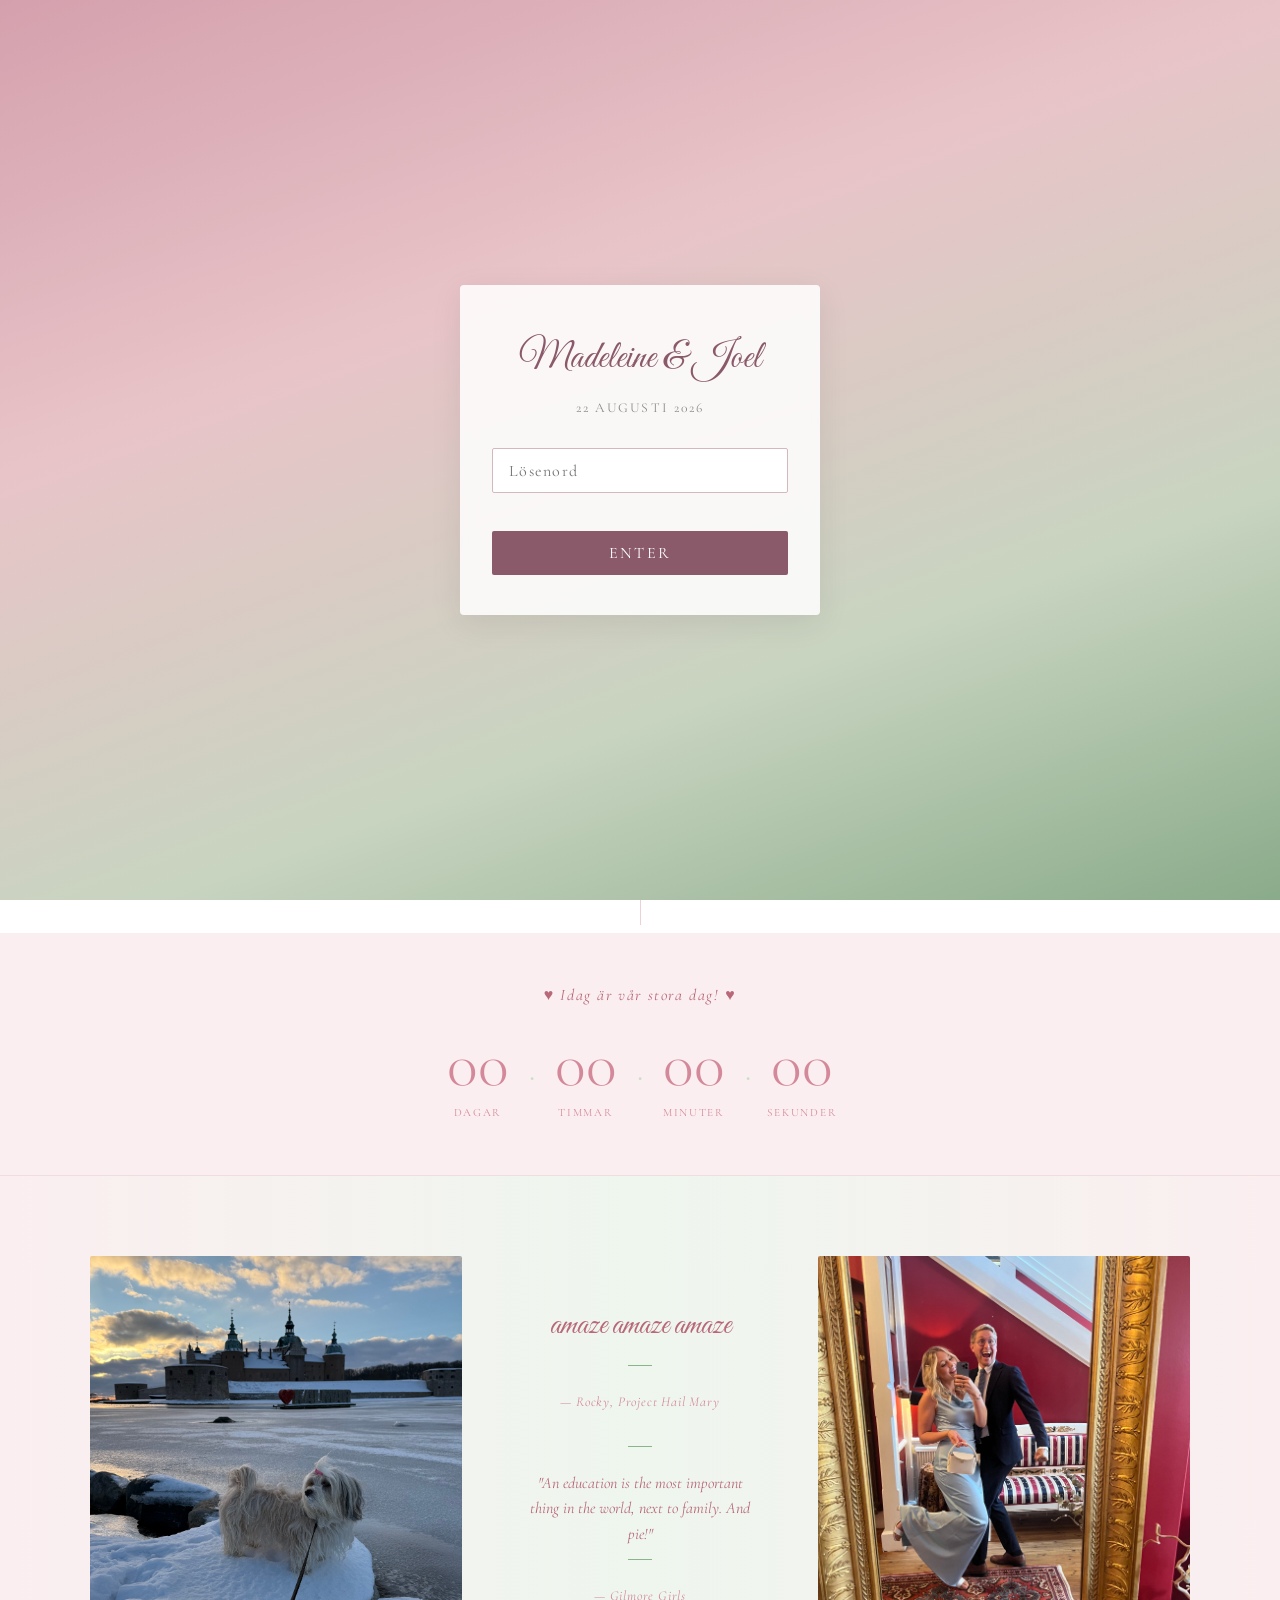
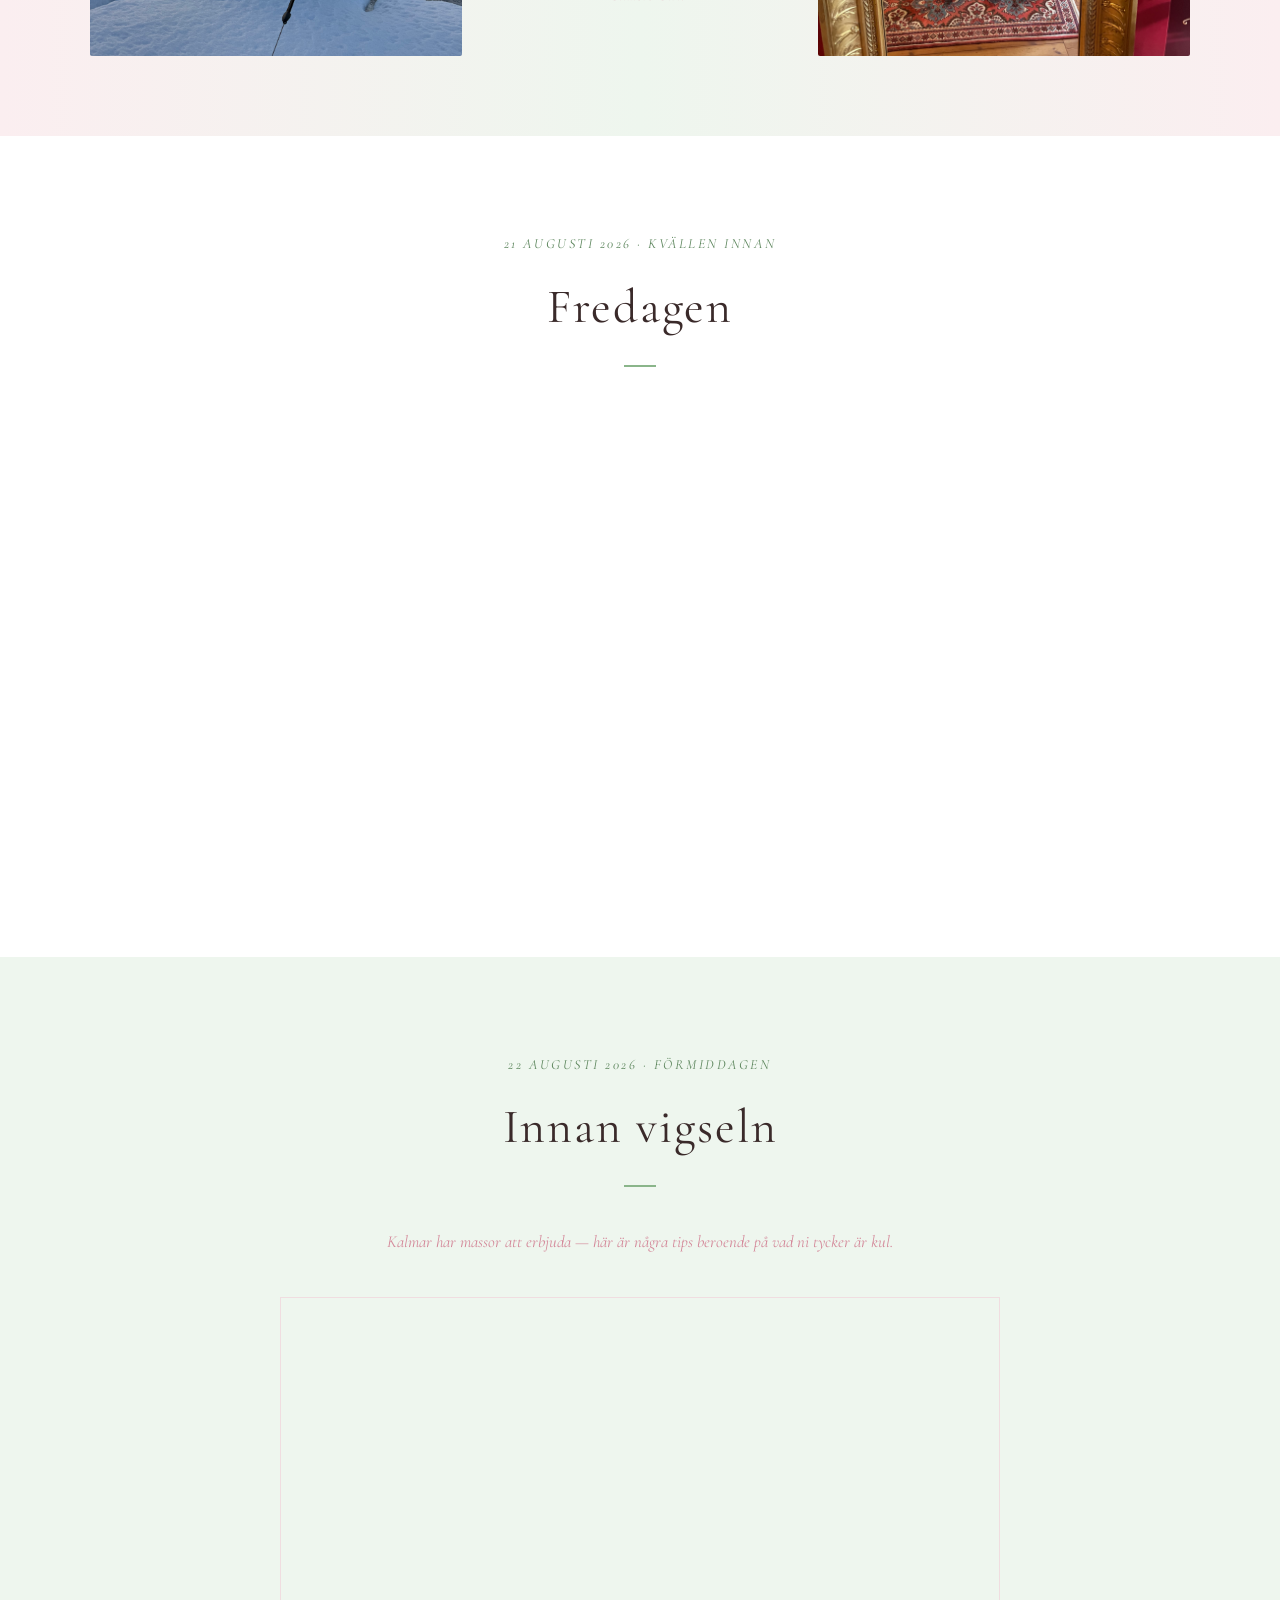
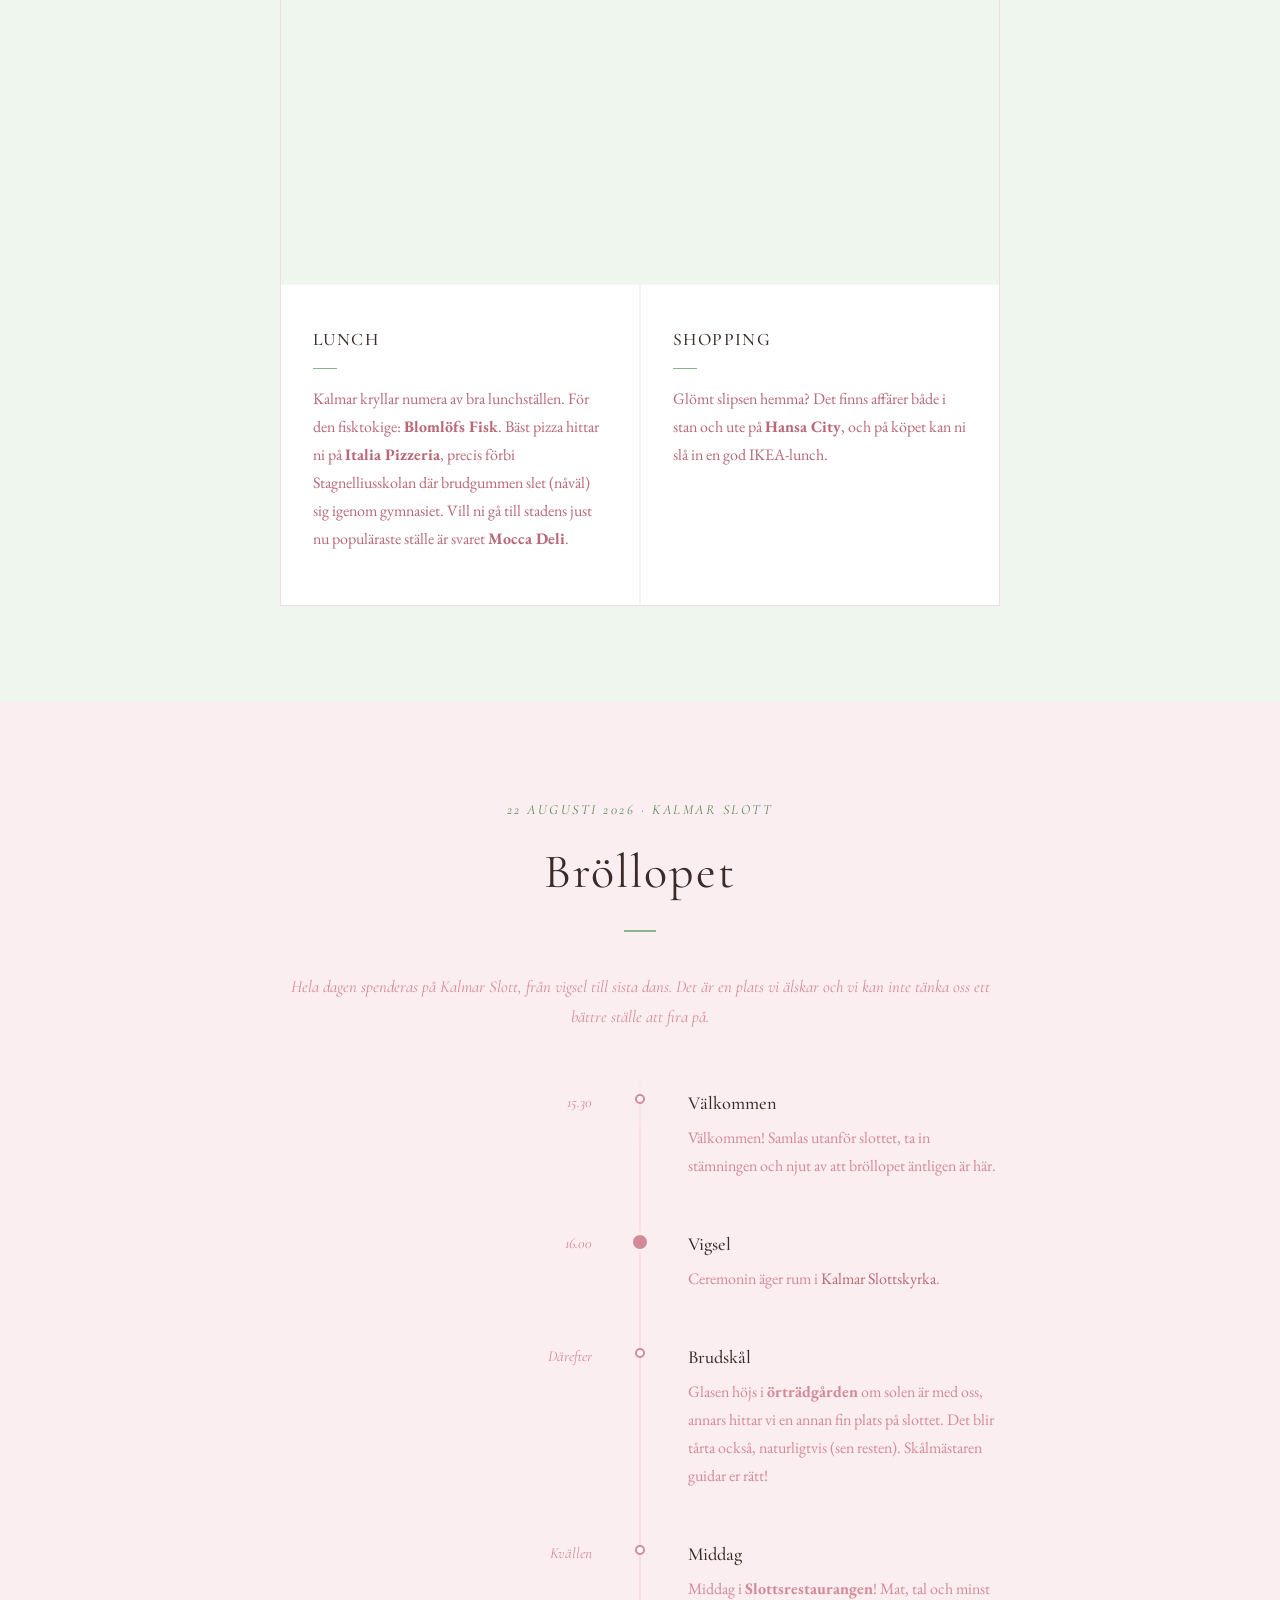
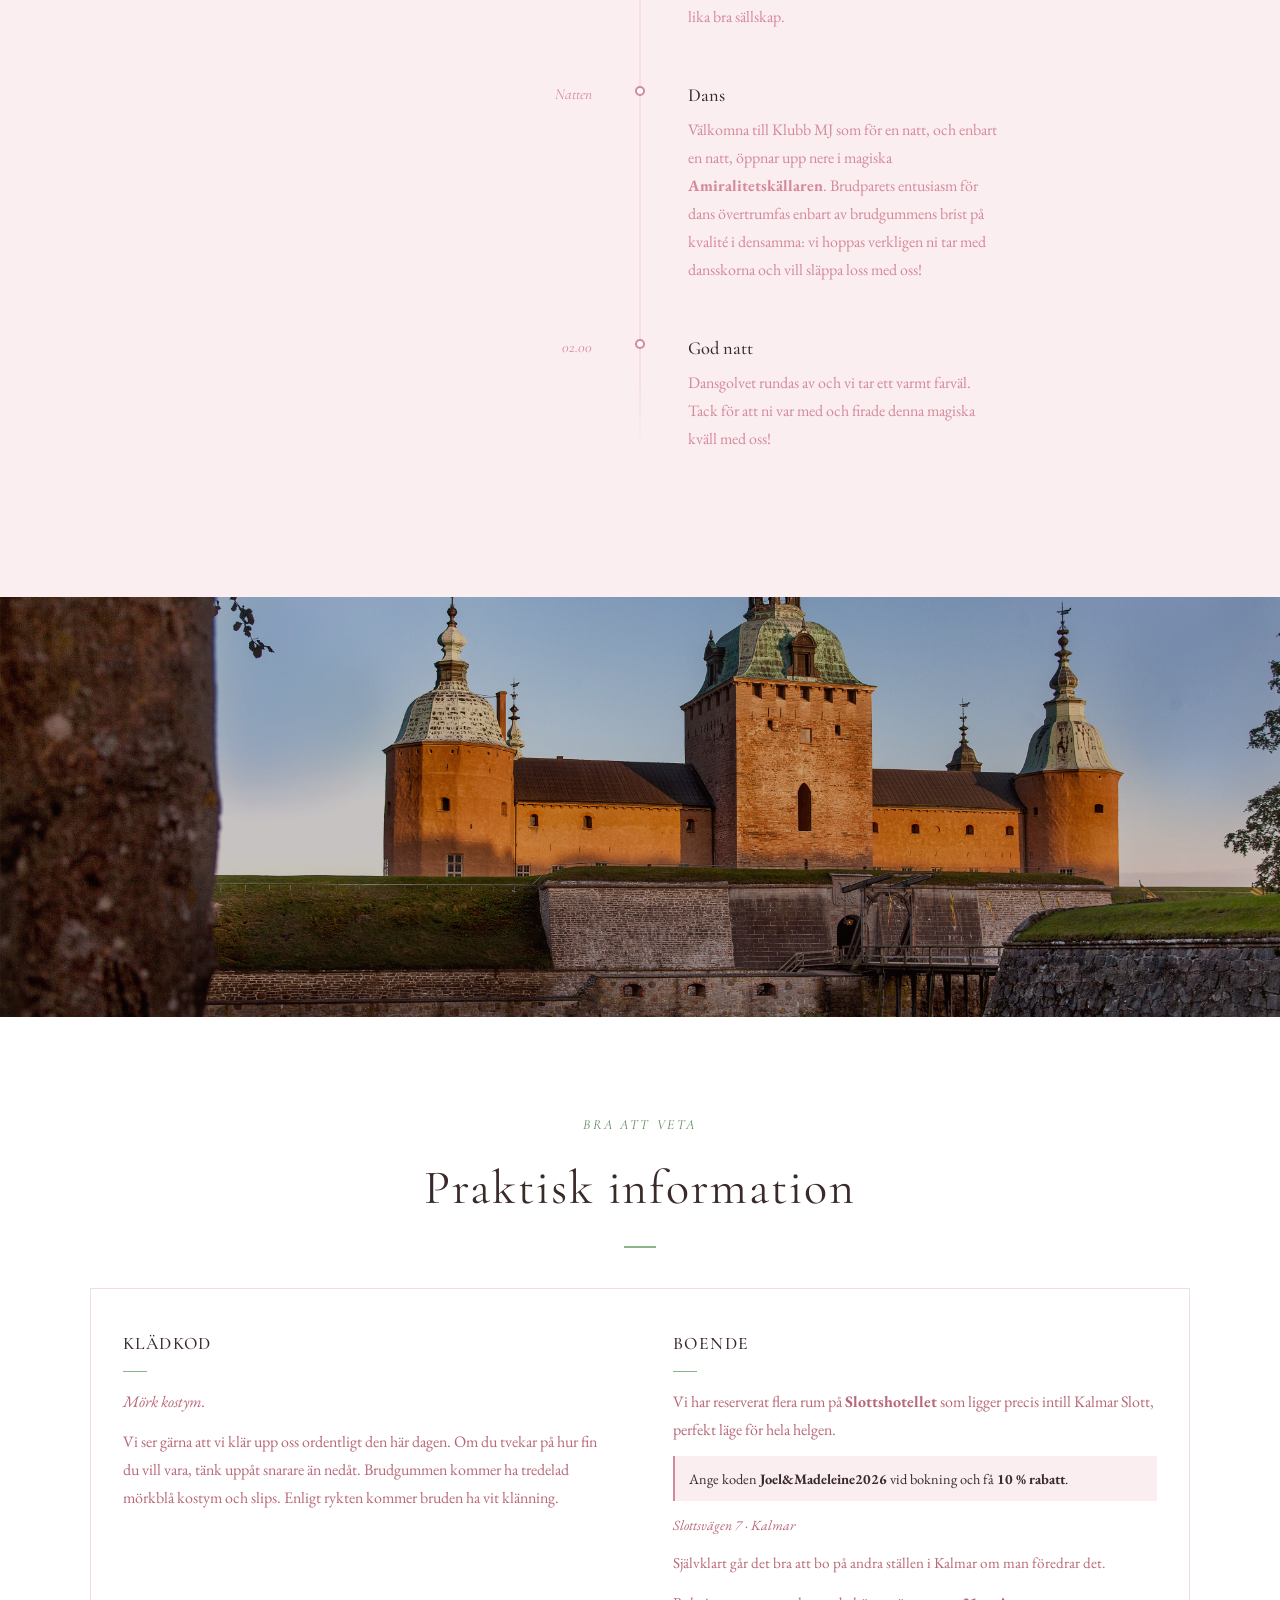
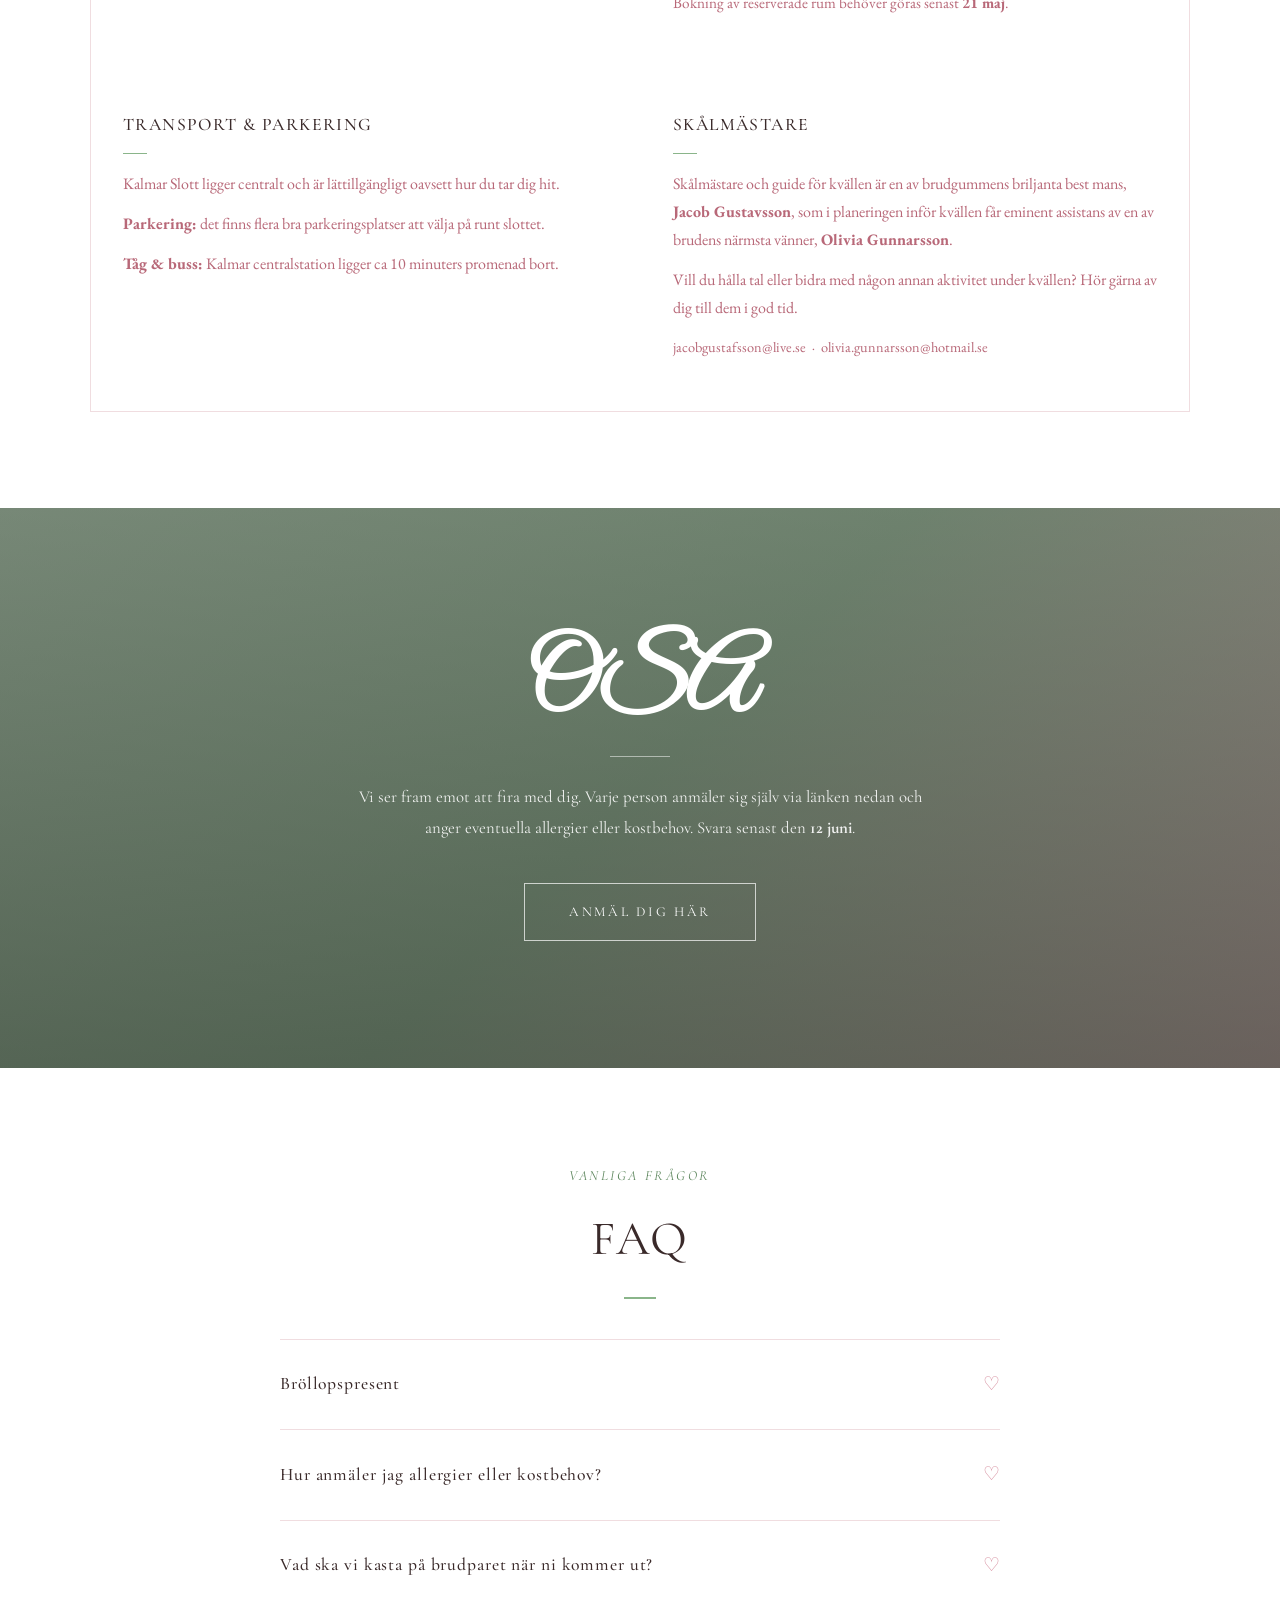
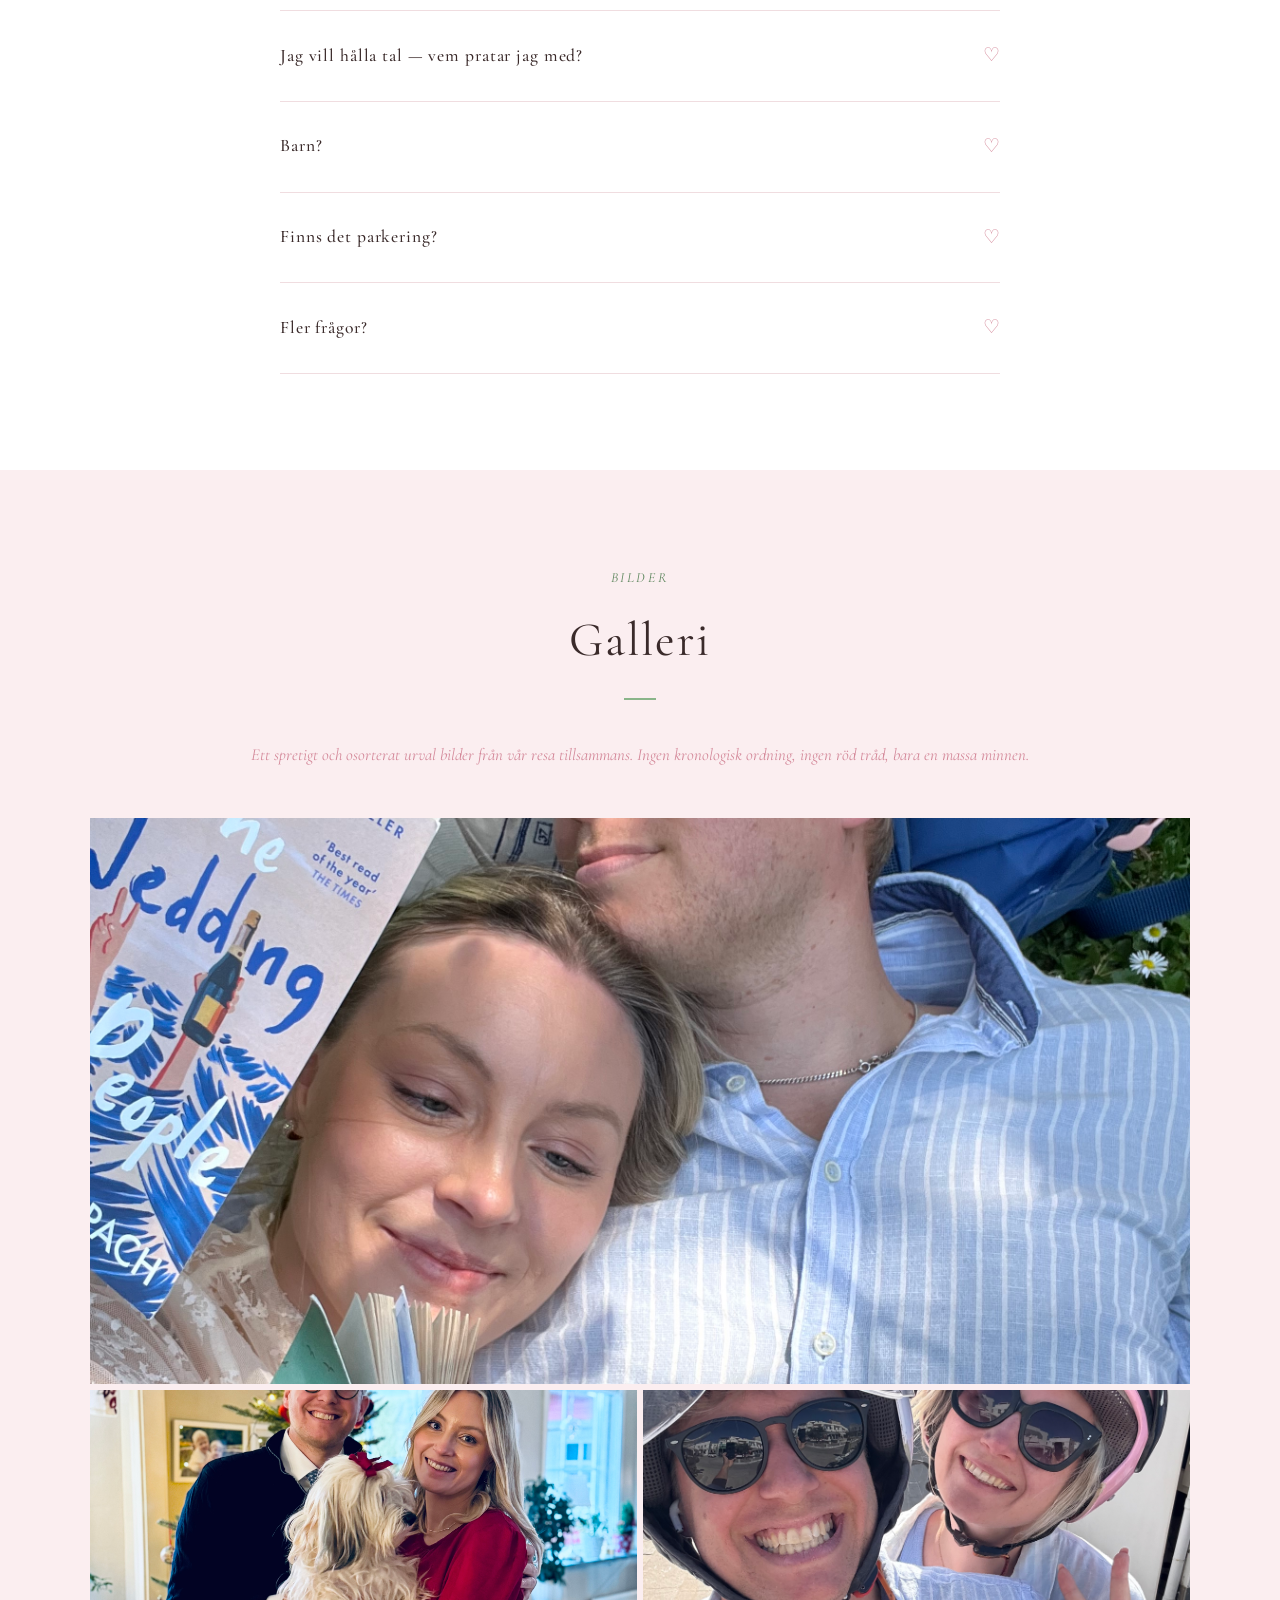
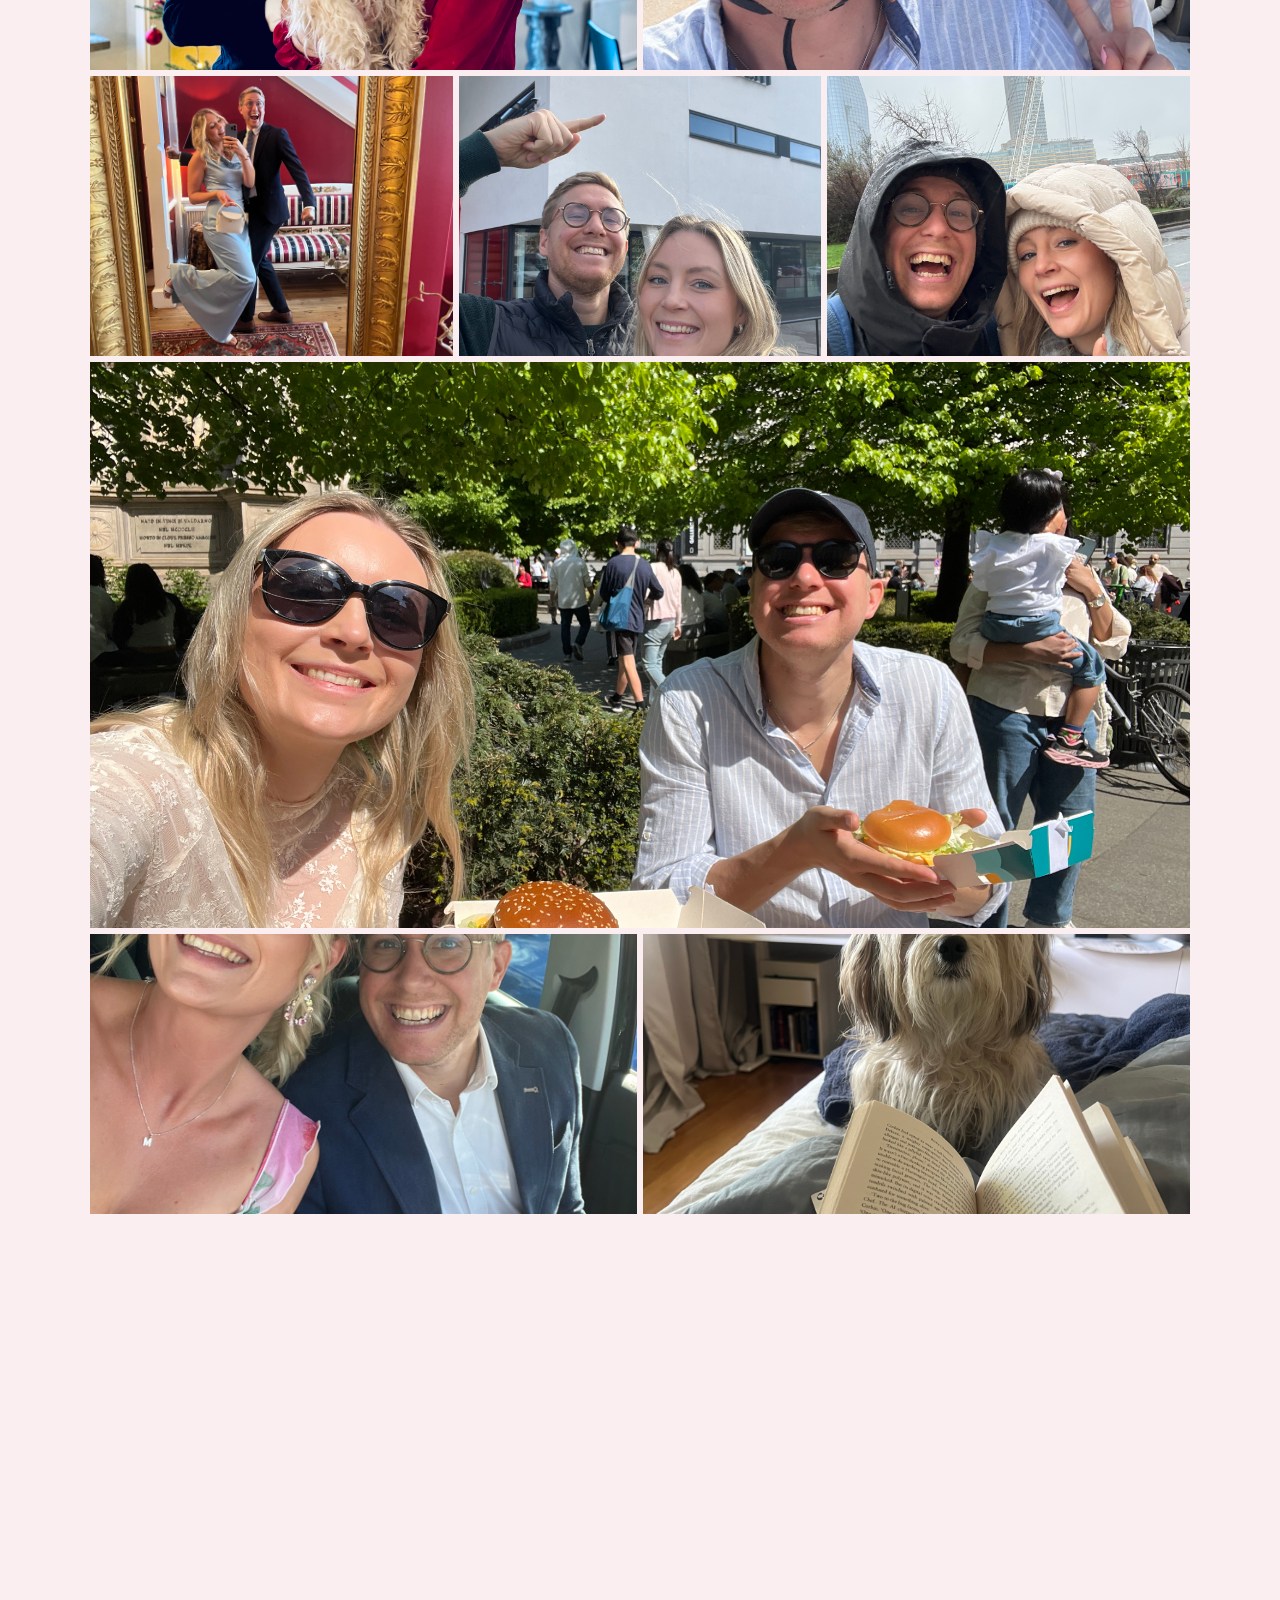
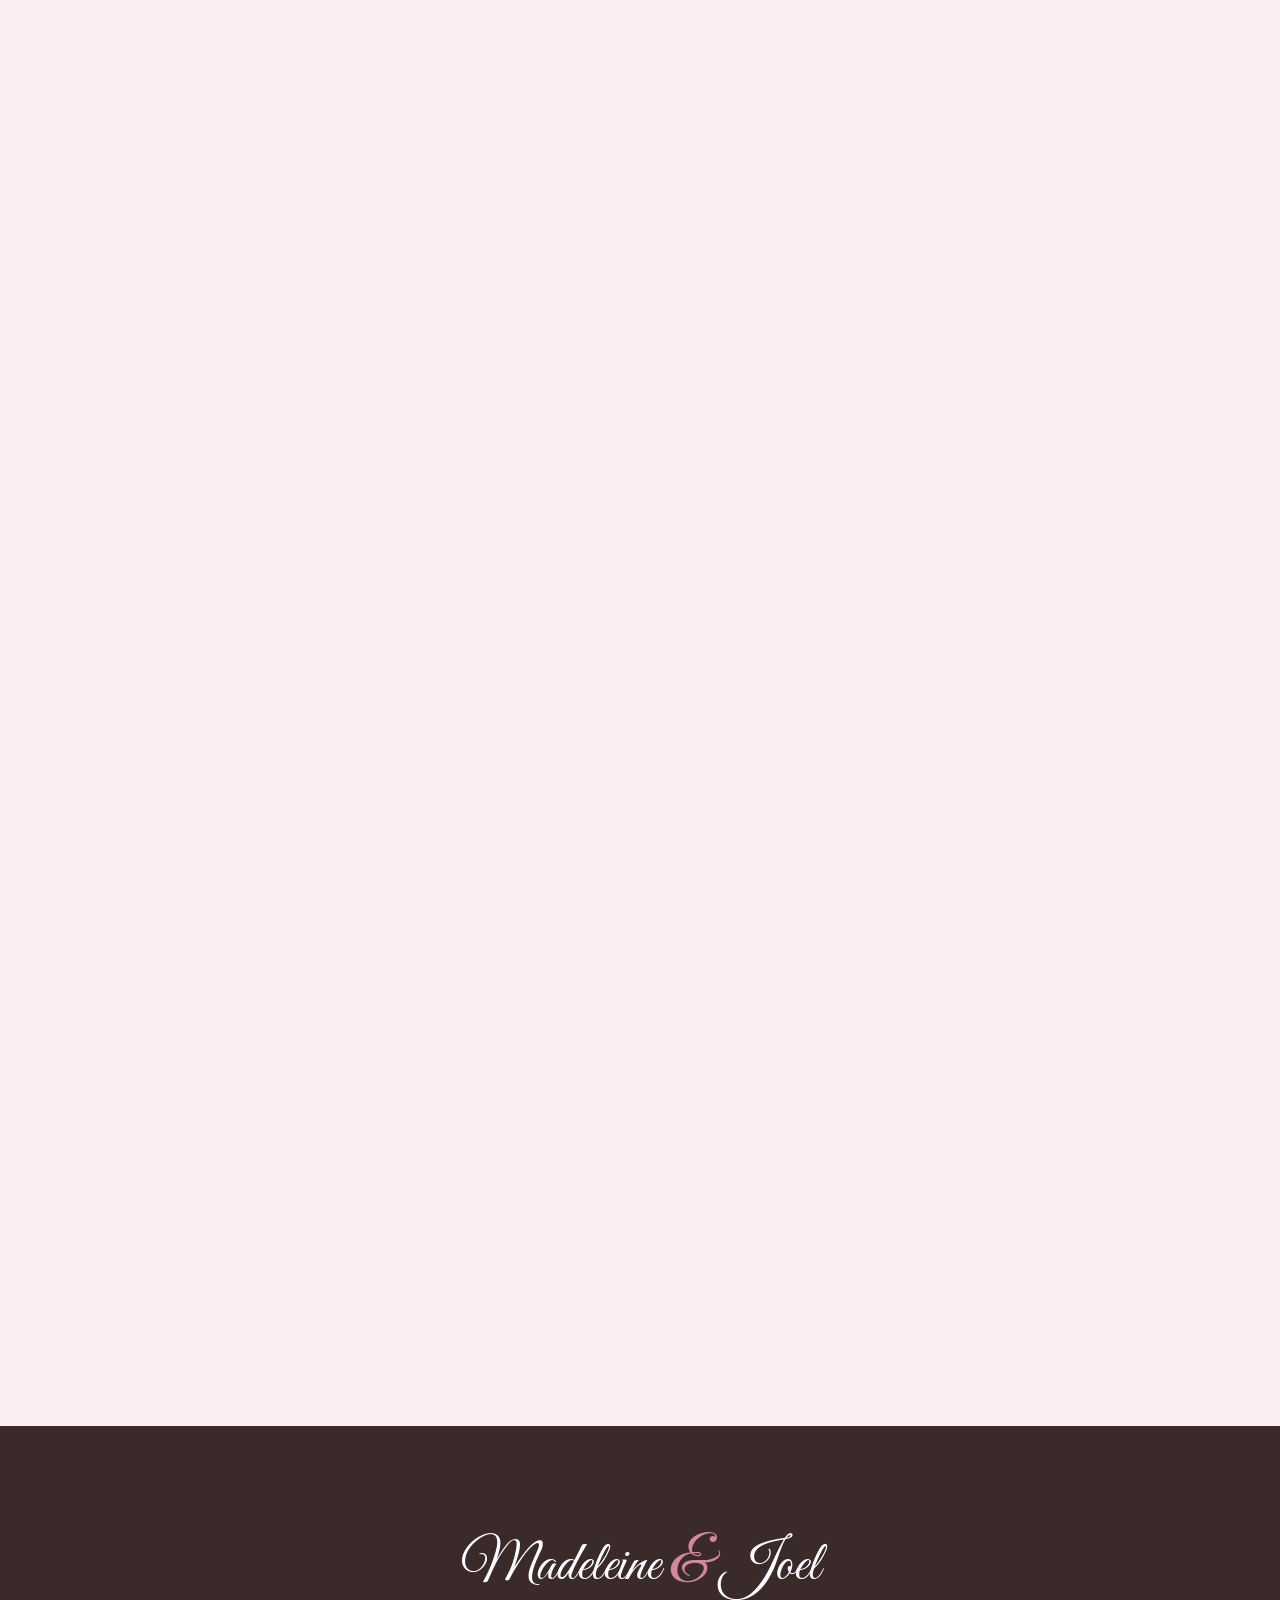
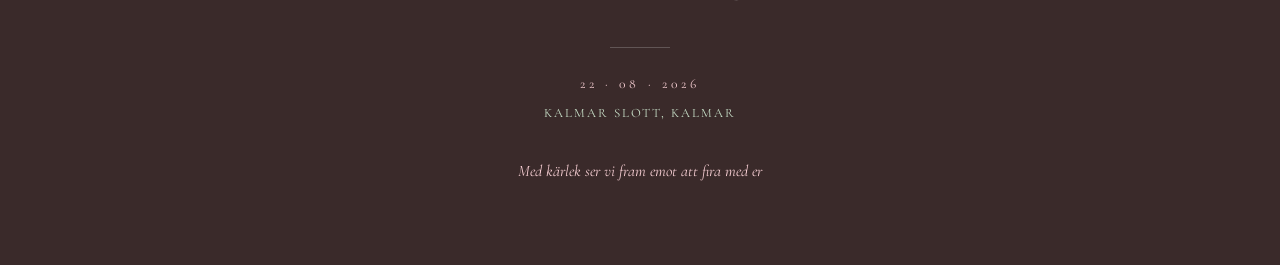
==== commit b01a7d83: "Galleri: object-fit cover, uppdatera introtekst https://claude.ai/code/session_015LaQ3sYM1QfAdQoXVsr" ====
--- a/docs/index.html
+++ b/docs/index.html
@@ -450,7 +450,7 @@
       <p class="section-eyebrow">Bilder</p>
       <h2 class="section-heading">Galleri</h2>
       <div class="heading-ornament"></div>
-      <p class="section-sub">Ett spretigt och osorterat urval bilder från åren Madeleine och Joel haft tillsammans. Ingen kronologisk ordning, ingen röd tråd, bara en massa minnen.</p>
+      <p class="section-sub">Ett spretigt och osorterat urval bilder från vår resa tillsammans. Ingen kronologisk ordning, ingen röd tråd, bara en massa minnen.</p>
 
       <div class="gallery">
 
--- a/docs/style.css
+++ b/docs/style.css
@@ -653,7 +653,7 @@
 .gallery-img img {
   width: 100%;
   height: 100%;
-  object-fit: contain;
+  object-fit: cover;
   object-position: center;
   display: block;
   transition: transform 0.6s ease;
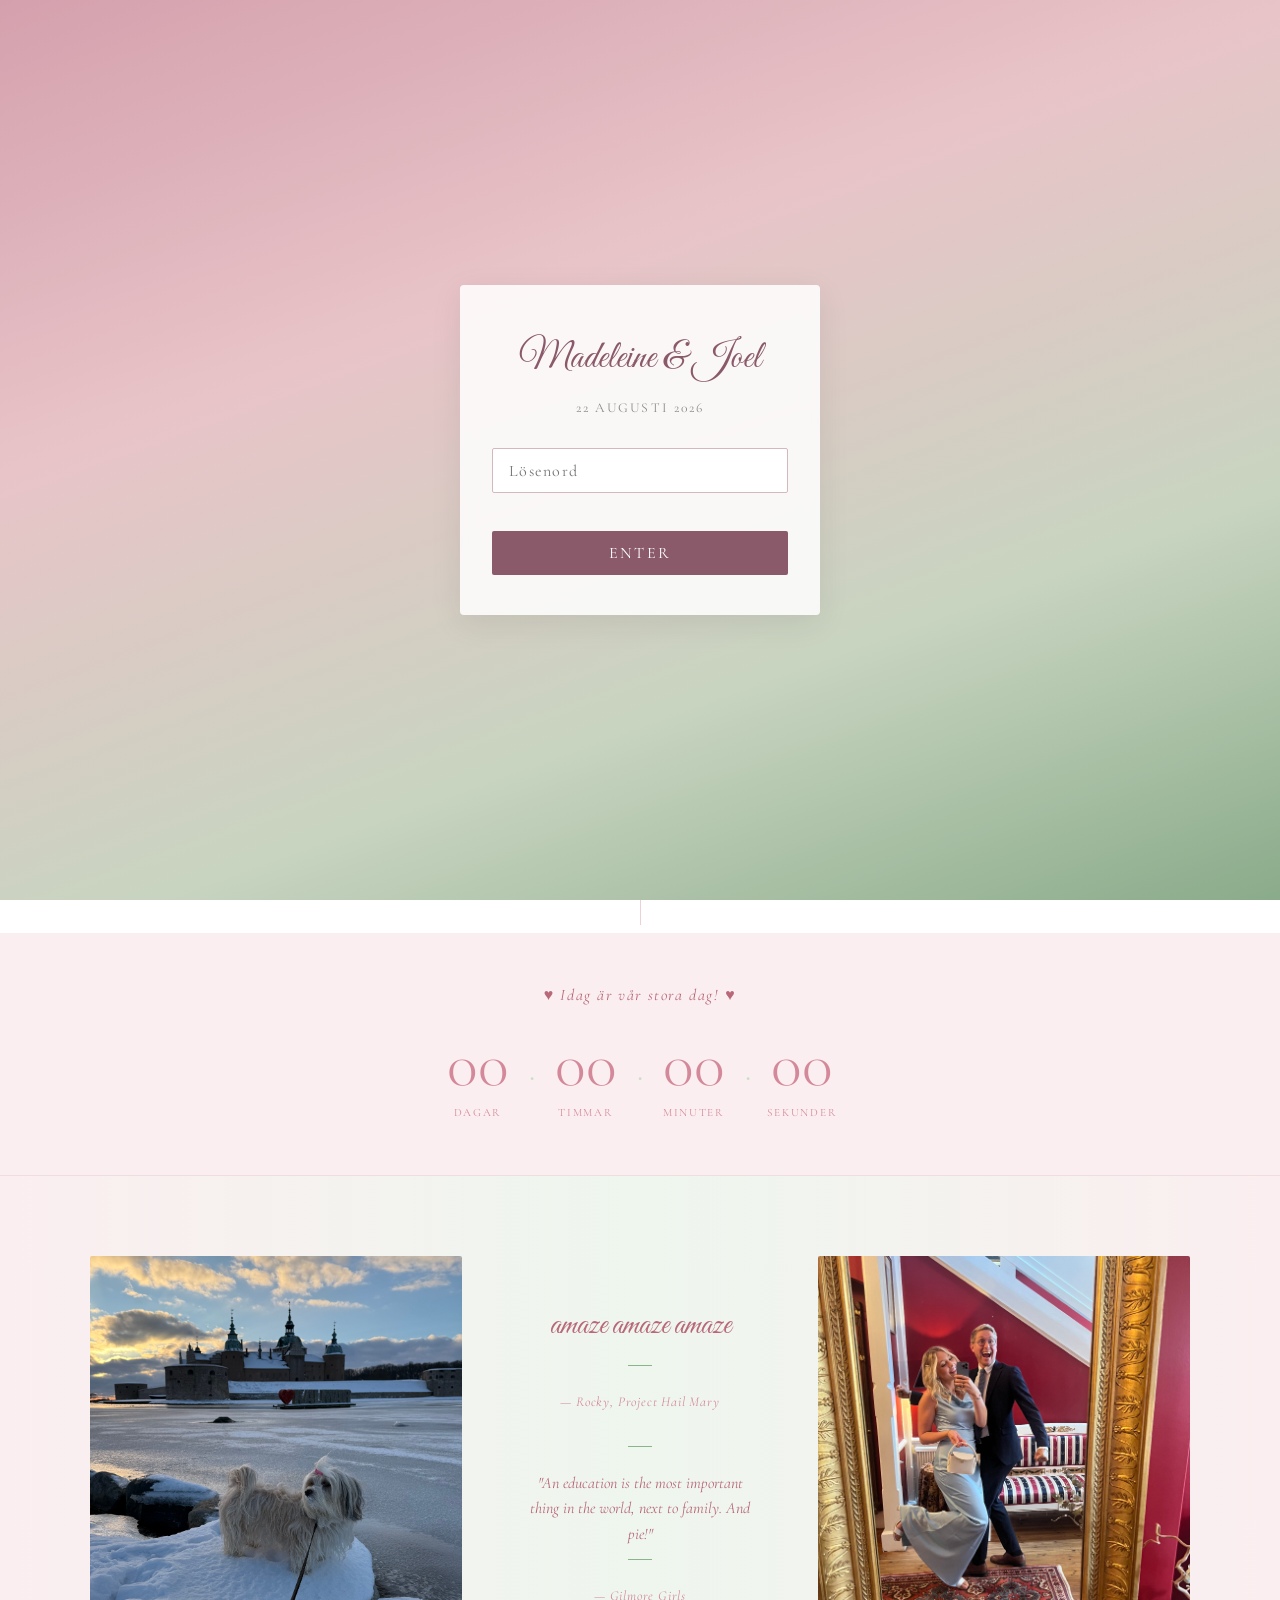
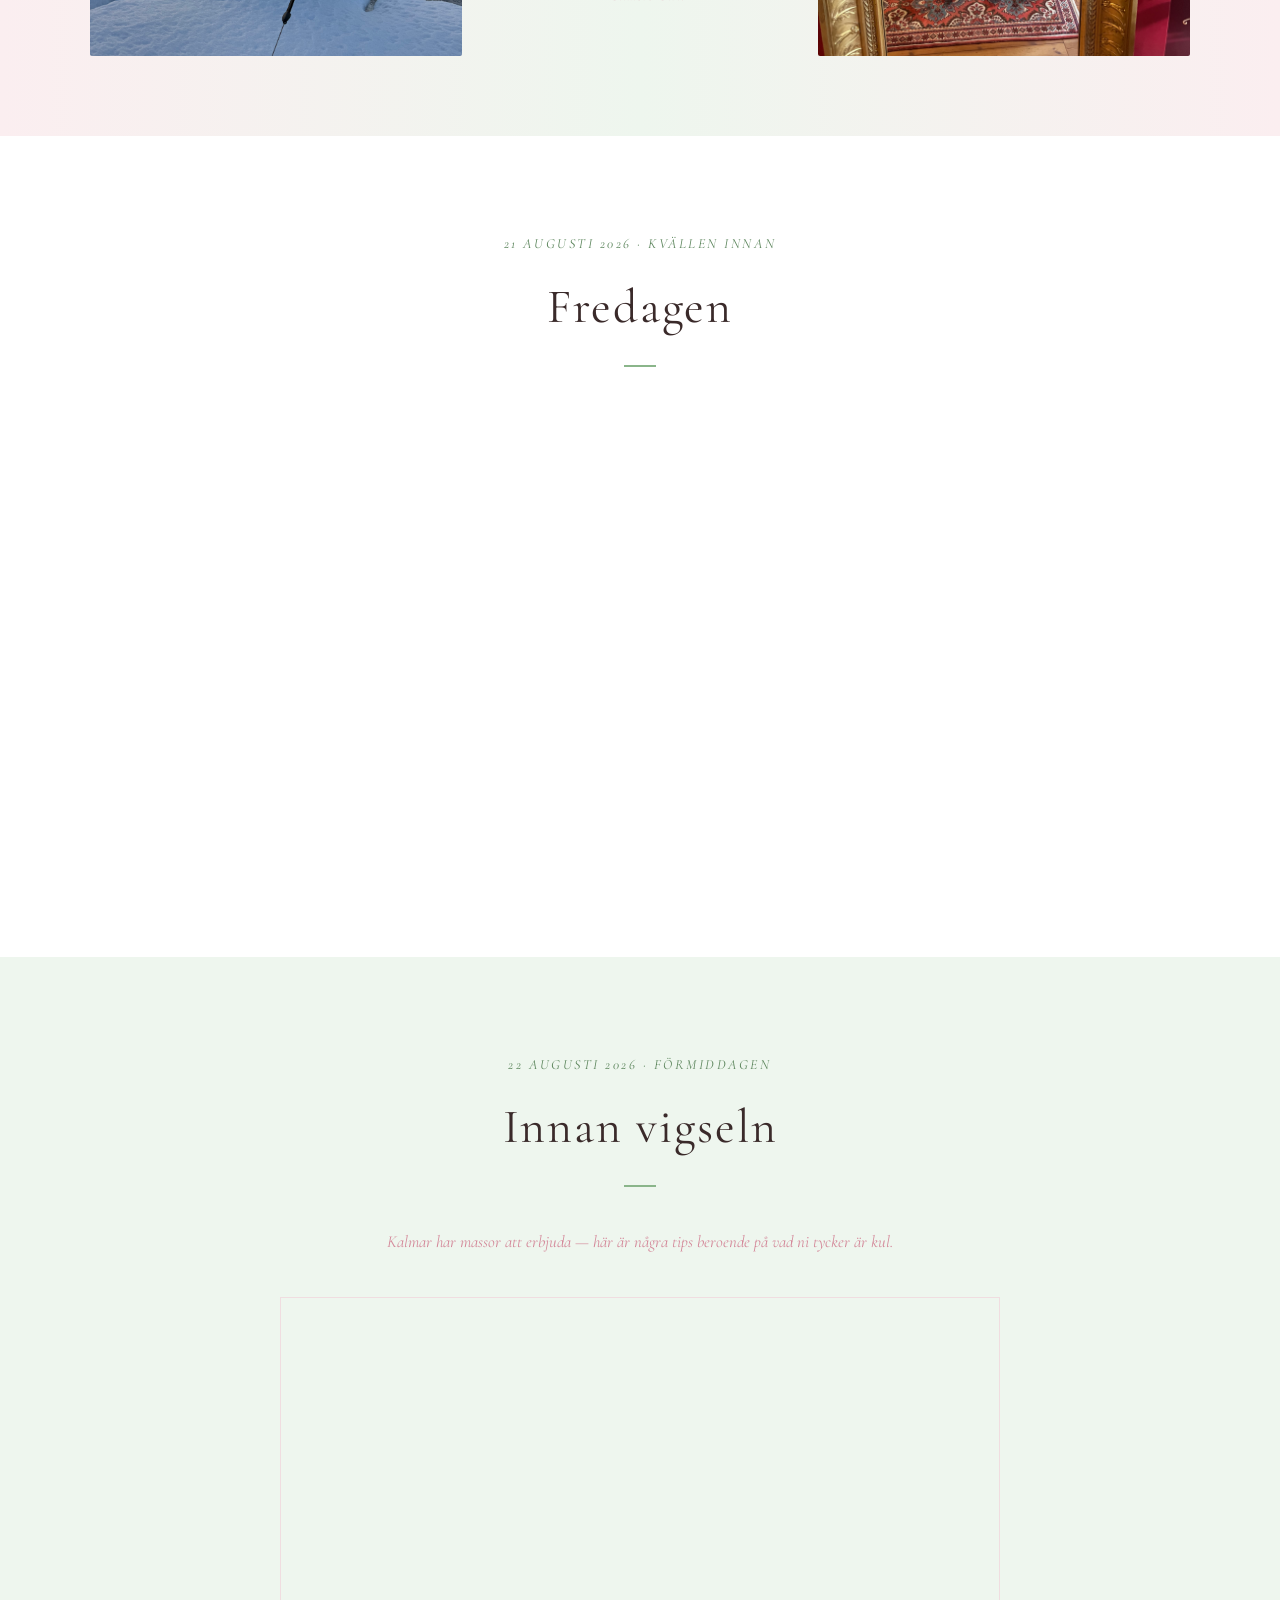
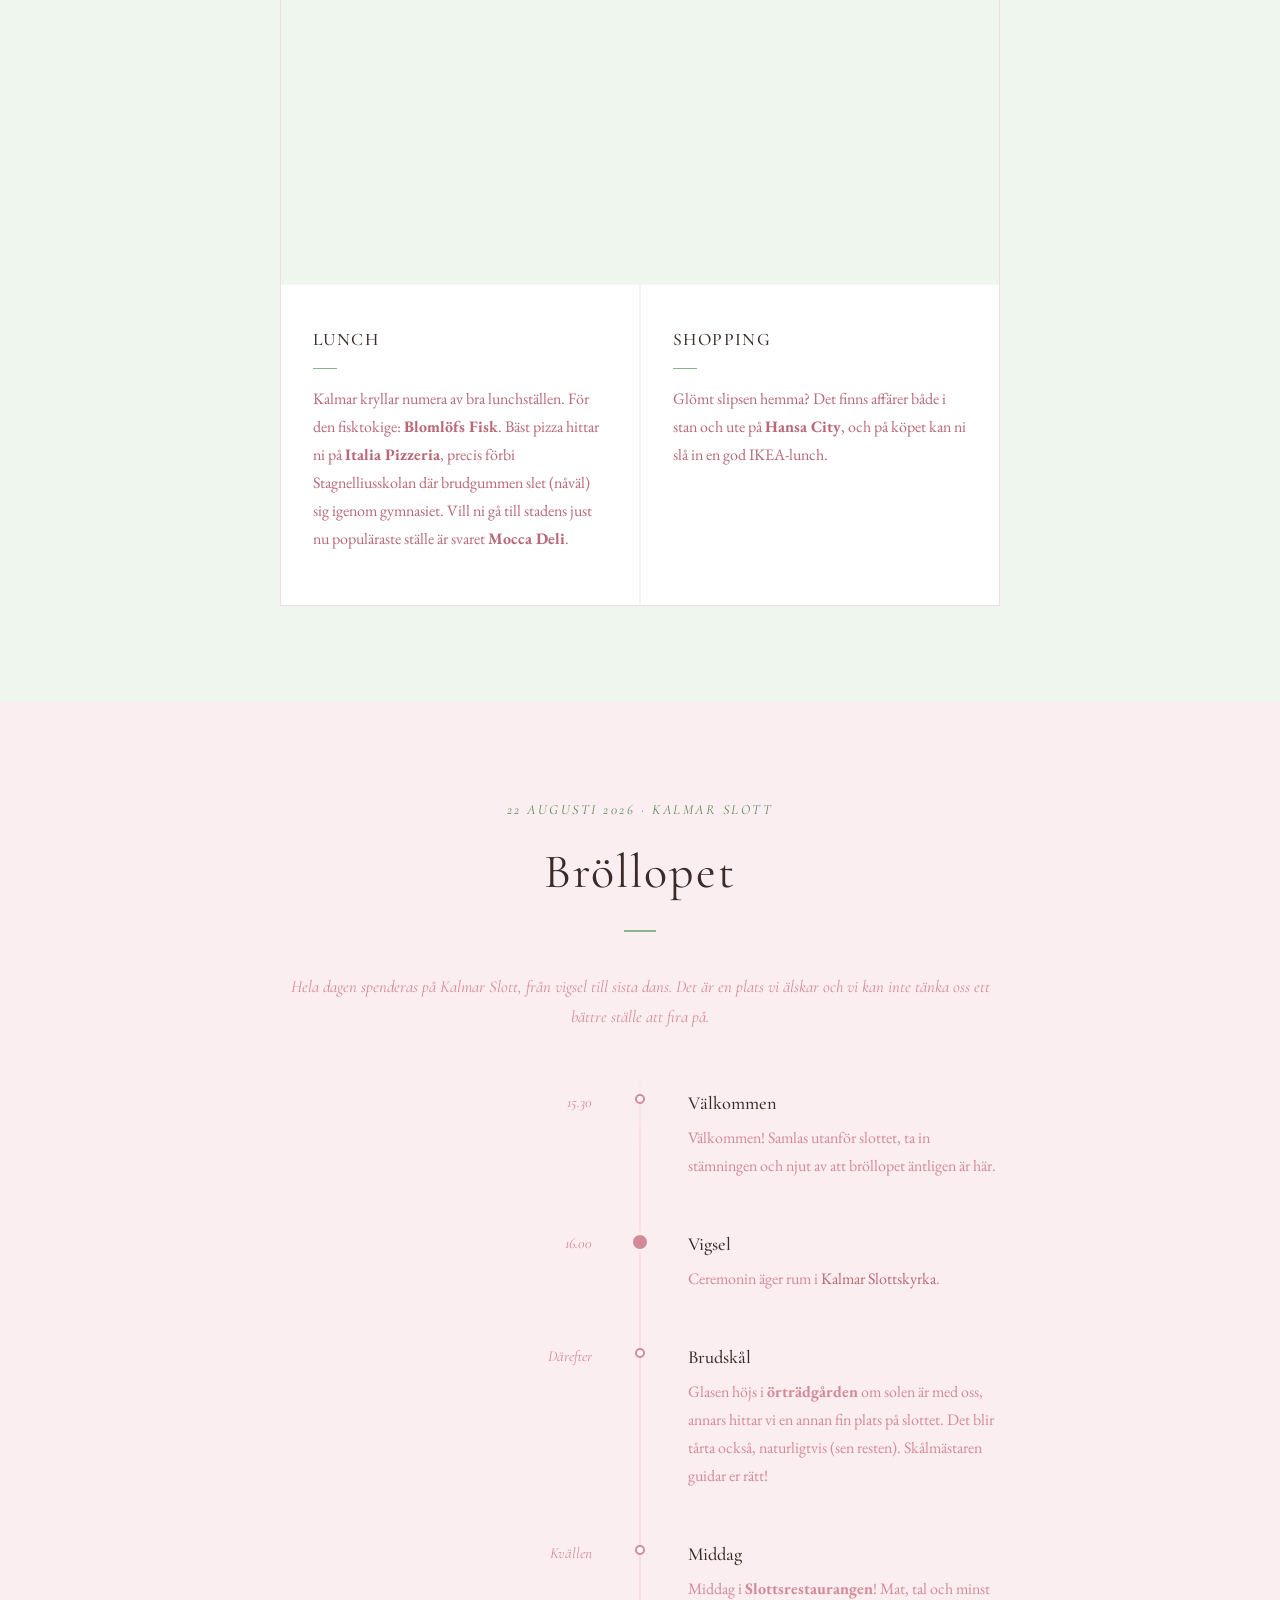
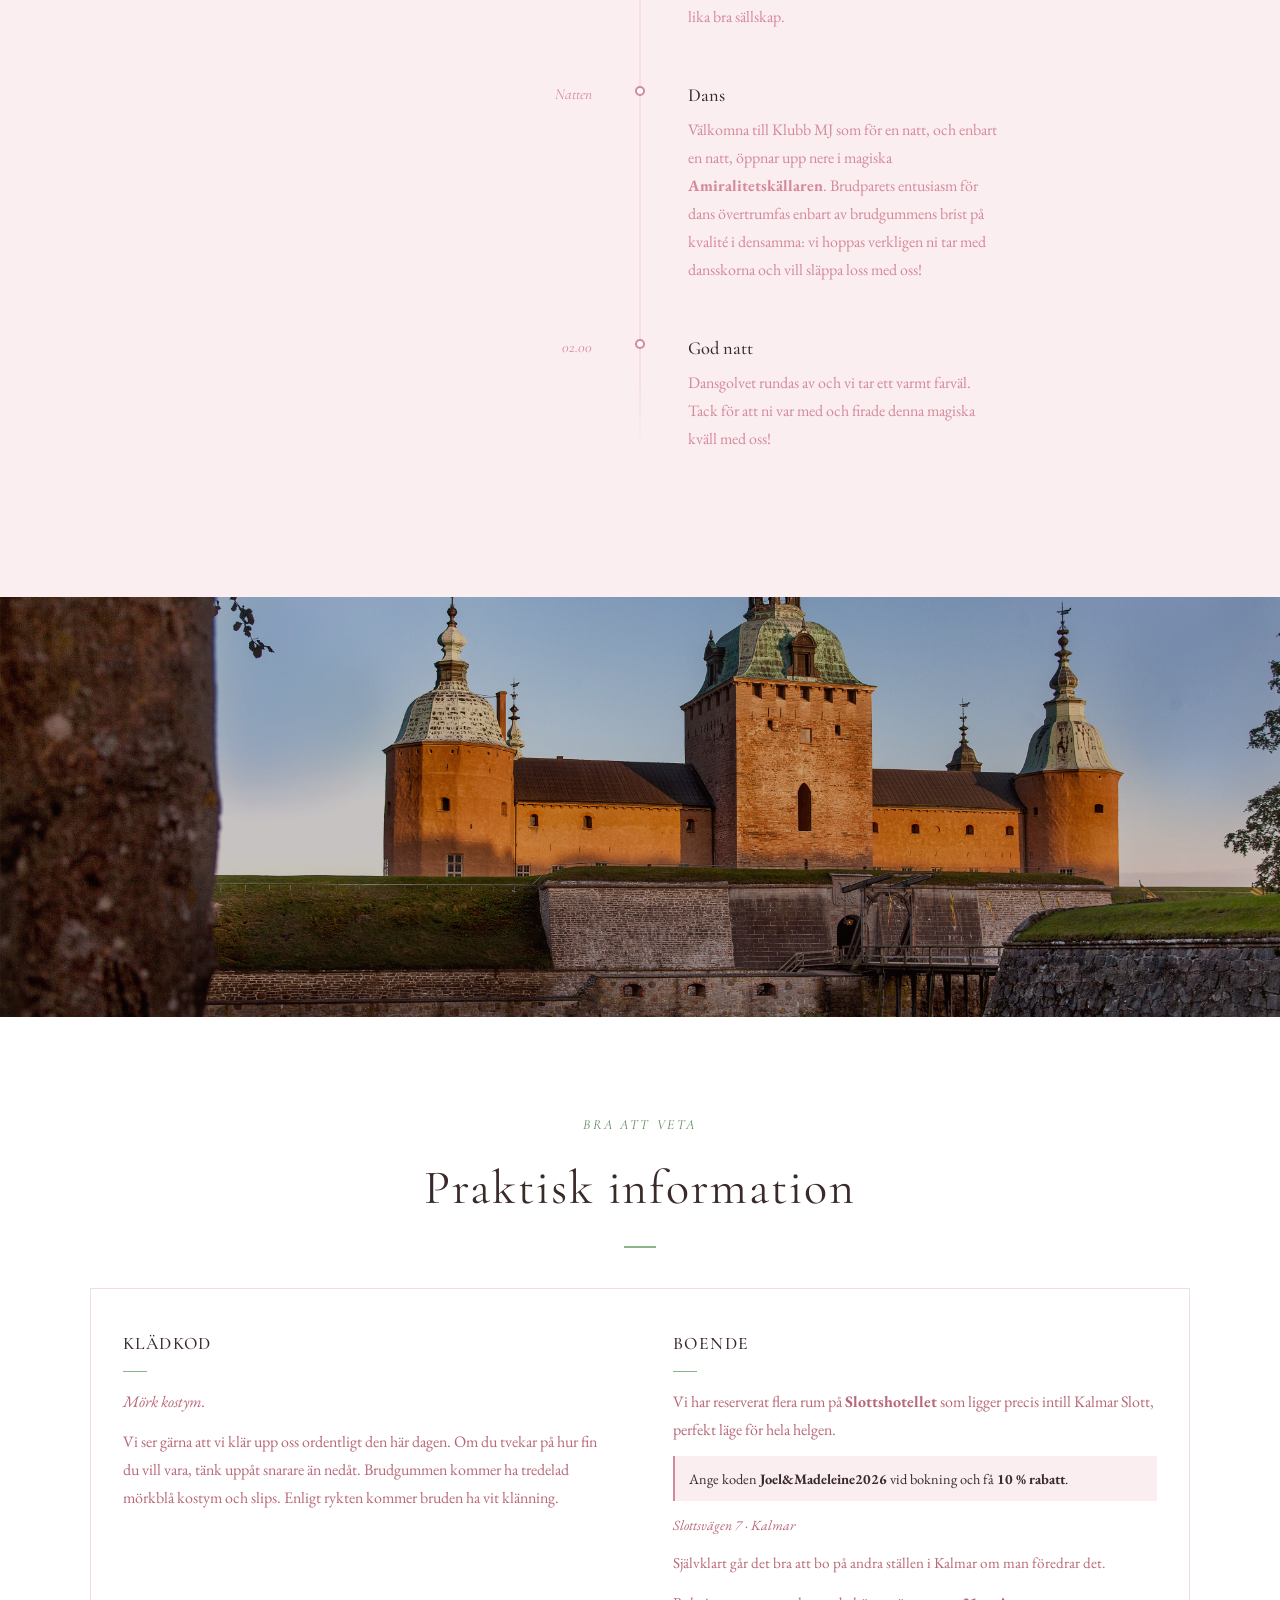
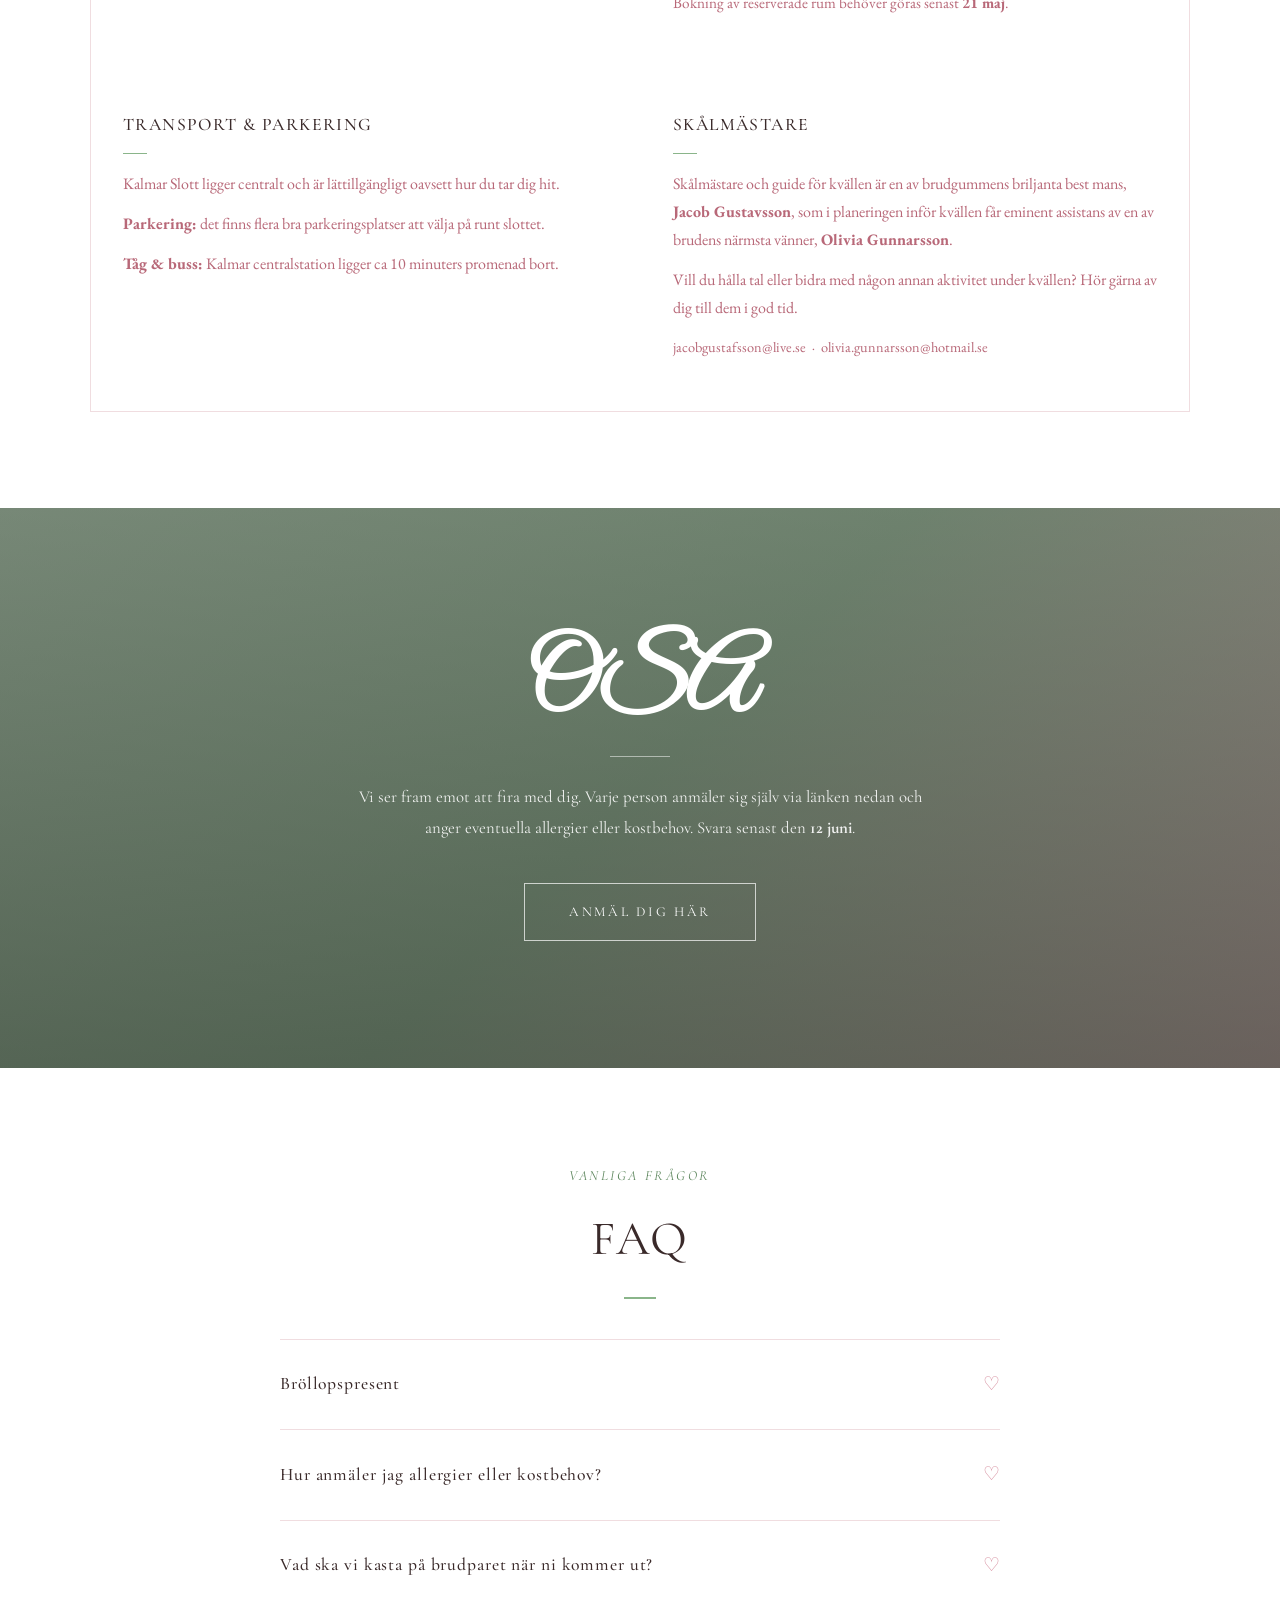
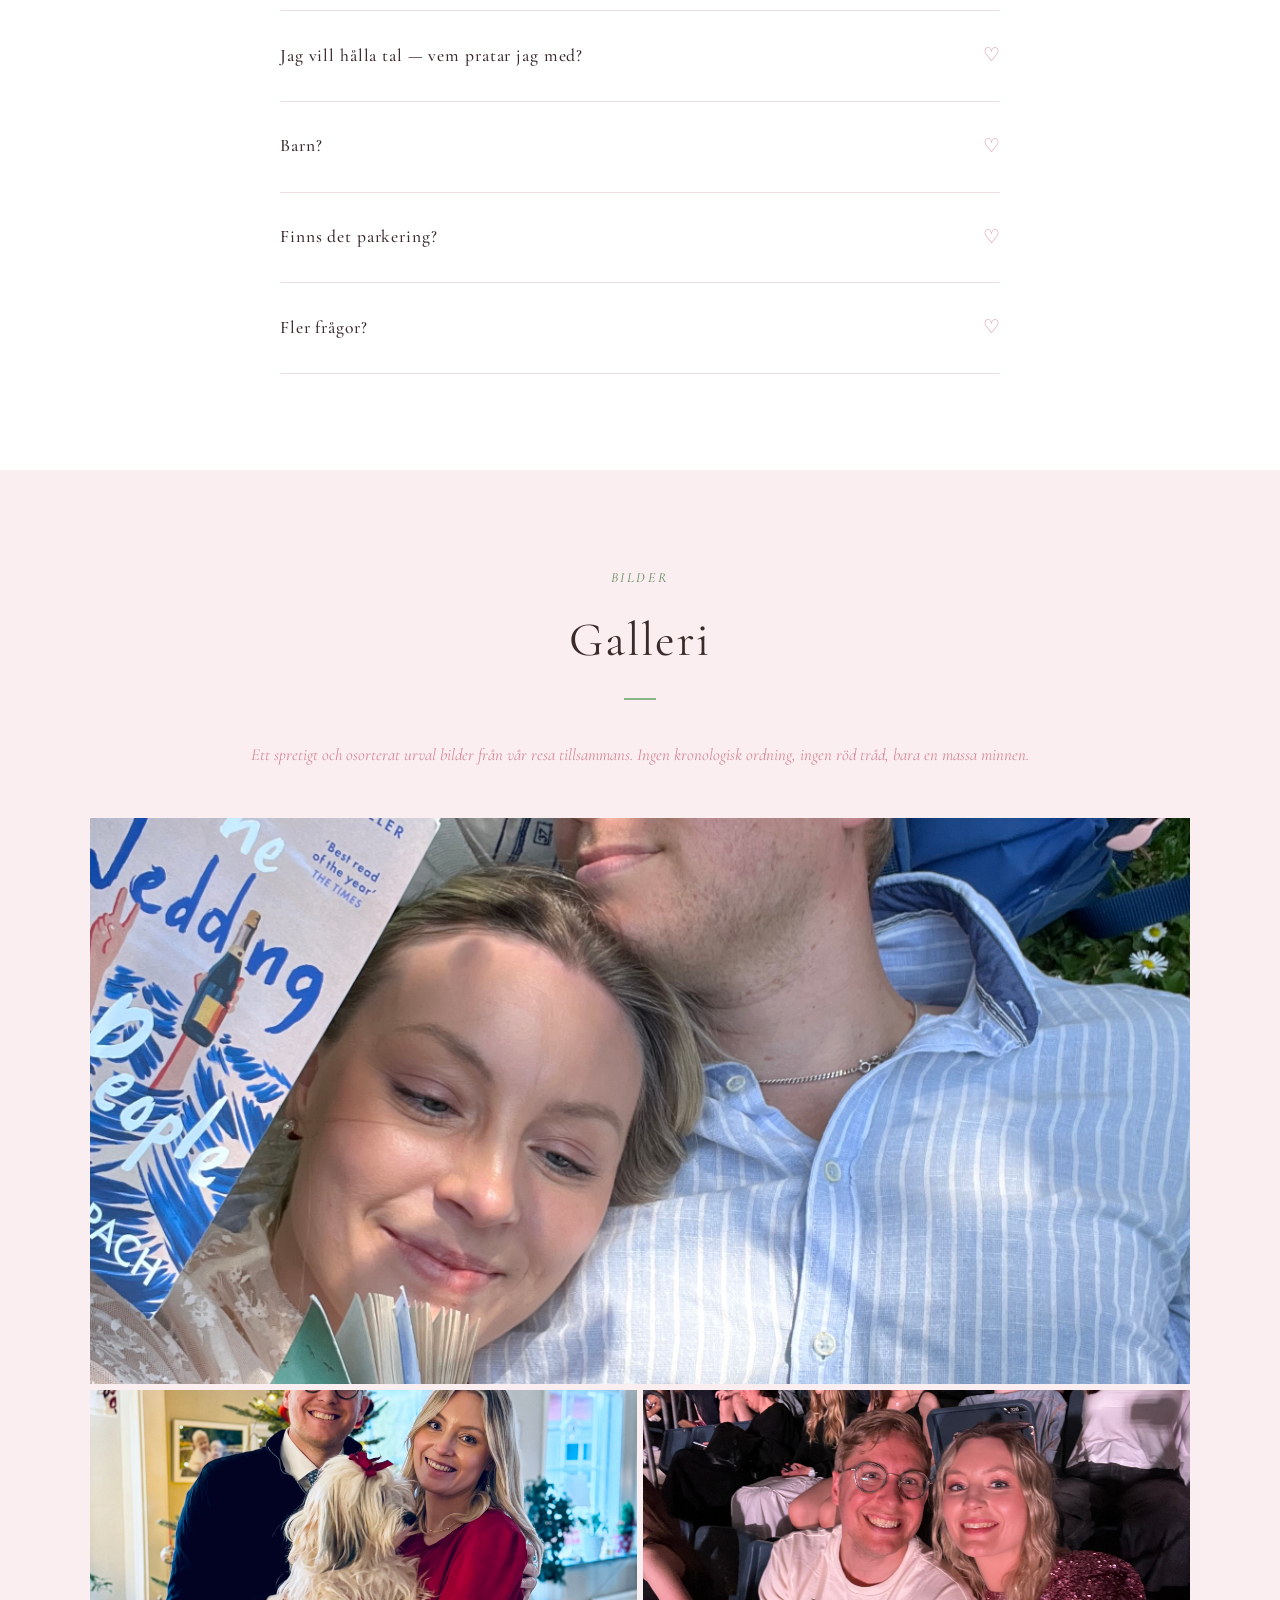
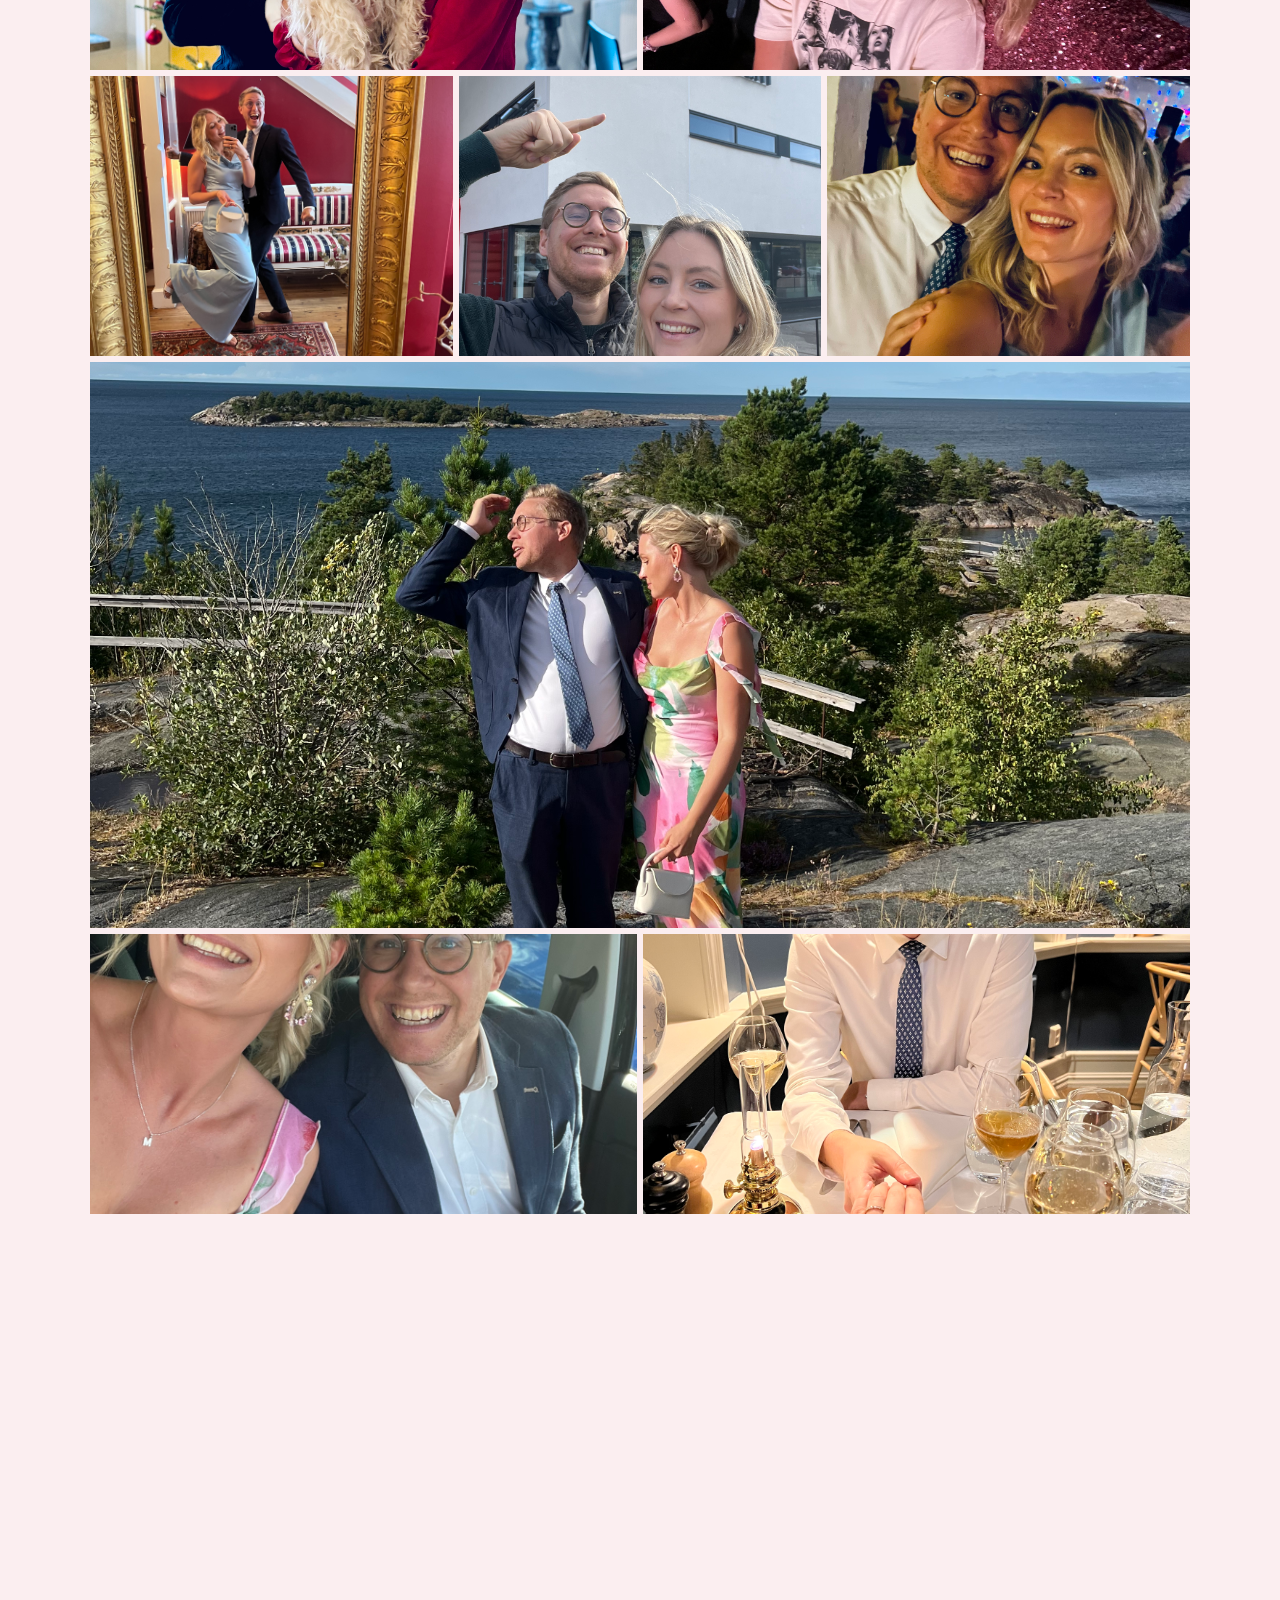
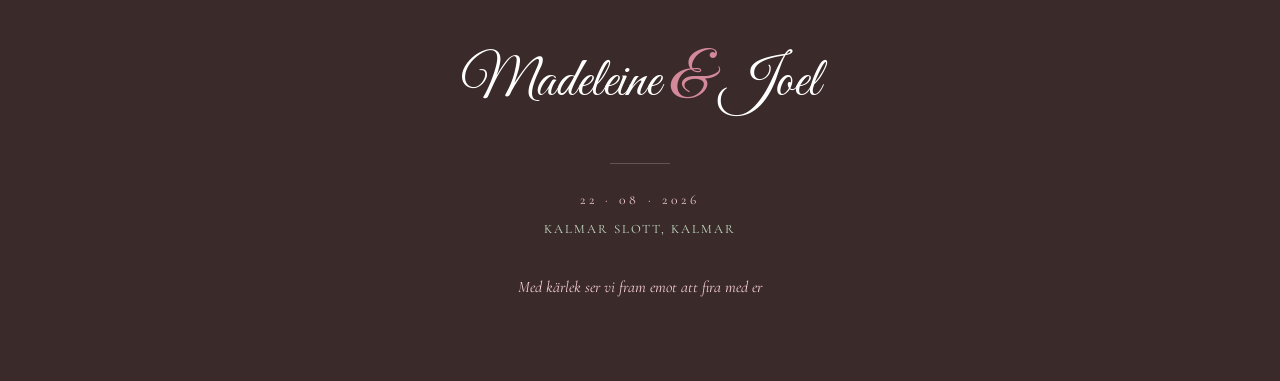
==== commit b98f2a02: "Galleri: lägg till 10 nya bilder https://claude.ai/code/session_015LaQ3sYM1QfAdQoXVsrNsJ" ====
--- a/docs/index.html
+++ b/docs/index.html
@@ -463,19 +463,43 @@
         </div>
 
         <div class="gallery-item fade-in">
+          <div class="gallery-img"><img src="images/IMG_0056.jpeg" alt="Madeleine och Joel" /></div>
+        </div>
+
+        <div class="gallery-item gallery-item--sm fade-in">
+          <div class="gallery-img"><img src="images/IMG_2761.jpeg" alt="Madeleine och Joel" /></div>
+        </div>
+
+        <div class="gallery-item gallery-item--sm fade-in">
+          <div class="gallery-img"><img src="images/IMG_3996.jpeg" alt="Madeleine och Joel" /></div>
+        </div>
+
+        <div class="gallery-item gallery-item--sm fade-in">
+          <div class="gallery-img"><img src="images/IMG_6040.jpeg" alt="Madeleine och Joel" /></div>
+        </div>
+
+        <div class="gallery-item gallery-item--wide fade-in">
+          <div class="gallery-img"><img src="images/IMG_2557.jpeg" alt="Madeleine och Joel" /></div>
+        </div>
+
+        <div class="gallery-item fade-in">
+          <div class="gallery-img"><img src="images/IMG_2506.jpeg" alt="Madeleine och Joel" /></div>
+        </div>
+
+        <div class="gallery-item fade-in">
+          <div class="gallery-img"><img src="images/63CBEC02-FDD7-40D2-B46B-4BB12BD16741.jpeg" alt="Madeleine och Joel" /></div>
+        </div>
+
+        <div class="gallery-item gallery-item--sm fade-in">
+          <div class="gallery-img"><img src="images/IMG_2194.jpeg" alt="Madeleine och Joel" /></div>
+        </div>
+
+        <div class="gallery-item gallery-item--sm fade-in">
           <div class="gallery-img"><img src="images/IMG_8209.jpeg" alt="Madeleine och Joel" /></div>
         </div>
 
         <div class="gallery-item gallery-item--sm fade-in">
-          <div class="gallery-img"><img src="images/IMG_2761.jpeg" alt="Madeleine och Joel" /></div>
-        </div>
-
-        <div class="gallery-item gallery-item--sm fade-in">
-          <div class="gallery-img"><img src="images/IMG_3996.jpeg" alt="Madeleine och Joel" /></div>
-        </div>
-
-        <div class="gallery-item gallery-item--sm fade-in">
-          <div class="gallery-img"><img src="images/IMG_7036.jpeg" alt="Madeleine och Joel" /></div>
+          <div class="gallery-img"><img src="images/IMG_3977.jpeg" alt="Madeleine och Joel" /></div>
         </div>
 
         <div class="gallery-item gallery-item--wide fade-in">
@@ -483,7 +507,7 @@
         </div>
 
         <div class="gallery-item fade-in">
-          <div class="gallery-img"><img src="images/IMG_2506.jpeg" alt="Madeleine och Joel" /></div>
+          <div class="gallery-img"><img src="images/IMG_4053.jpeg" alt="Madeleine och Joel" /></div>
         </div>
 
         <div class="gallery-item fade-in">
@@ -491,11 +515,11 @@
         </div>
 
         <div class="gallery-item gallery-item--sm fade-in">
-          <div class="gallery-img"><img src="images/IMG_2194.jpeg" alt="Madeleine och Joel" /></div>
-        </div>
-
-        <div class="gallery-item gallery-item--sm fade-in">
           <div class="gallery-img"><img src="images/FullSizeRender.jpeg" alt="Madeleine och Joel" /></div>
+        </div>
+
+        <div class="gallery-item gallery-item--sm fade-in">
+          <div class="gallery-img"><img src="images/28E414BC-08D1-4E26-BE43-BA9CD8EC117D.jpeg" alt="Madeleine och Joel" /></div>
         </div>
 
         <div class="gallery-item gallery-item--sm fade-in">
@@ -511,27 +535,43 @@
         </div>
 
         <div class="gallery-item fade-in">
+          <div class="gallery-img"><img src="images/02ECD726-9298-4DBF-A09D-EF968A53D2C1.jpeg" alt="Madeleine och Joel" /></div>
+        </div>
+
+        <div class="gallery-item gallery-item--sm fade-in">
+          <div class="gallery-img"><img src="images/IMG_7227.JPG" alt="Madeleine och Joel" /></div>
+        </div>
+
+        <div class="gallery-item gallery-item--sm fade-in">
+          <div class="gallery-img"><img src="images/FullSizeRender 2.jpeg" alt="Madeleine och Joel" /></div>
+        </div>
+
+        <div class="gallery-item gallery-item--sm fade-in">
+          <div class="gallery-img"><img src="images/IMG_0931.jpeg" alt="Madeleine och Joel" /></div>
+        </div>
+
+        <div class="gallery-item fade-in">
           <div class="gallery-img"><img src="images/IMG_2361.jpeg" alt="Madeleine och Joel" /></div>
         </div>
 
-        <div class="gallery-item gallery-item--sm fade-in">
-          <div class="gallery-img"><img src="images/IMG_7227.JPG" alt="Madeleine och Joel" /></div>
-        </div>
-
-        <div class="gallery-item gallery-item--sm fade-in">
-          <div class="gallery-img"><img src="images/FullSizeRender 2.jpeg" alt="Madeleine och Joel" /></div>
-        </div>
-
-        <div class="gallery-item gallery-item--sm fade-in">
-          <div class="gallery-img"><img src="images/IMG_0931.jpeg" alt="Madeleine och Joel" /></div>
+        <div class="gallery-item fade-in">
+          <div class="gallery-img"><img src="images/FullSizeRender 3.jpeg" alt="Madeleine och Joel" /></div>
+        </div>
+
+        <div class="gallery-item gallery-item--sm fade-in">
+          <div class="gallery-img"><img src="images/IMG_7036.jpeg" alt="Madeleine och Joel" /></div>
+        </div>
+
+        <div class="gallery-item gallery-item--sm fade-in">
+          <div class="gallery-img"><img src="images/IMG_3996 2.jpeg" alt="Madeleine och Joel" /></div>
+        </div>
+
+        <div class="gallery-item gallery-item--sm fade-in">
+          <div class="gallery-img"><img src="images/IMG_2599.jpeg" alt="Madeleine och Joel" /></div>
         </div>
 
         <div class="gallery-item fade-in">
           <div class="gallery-img"><img src="images/f5dab9f969e5fd25181f1dfa11904785.jpeg" alt="Madeleine och Joel" /></div>
-        </div>
-
-        <div class="gallery-item fade-in">
-          <div class="gallery-img"><img src="images/IMG_2599.jpeg" alt="Madeleine och Joel" /></div>
         </div>
 
       </div>
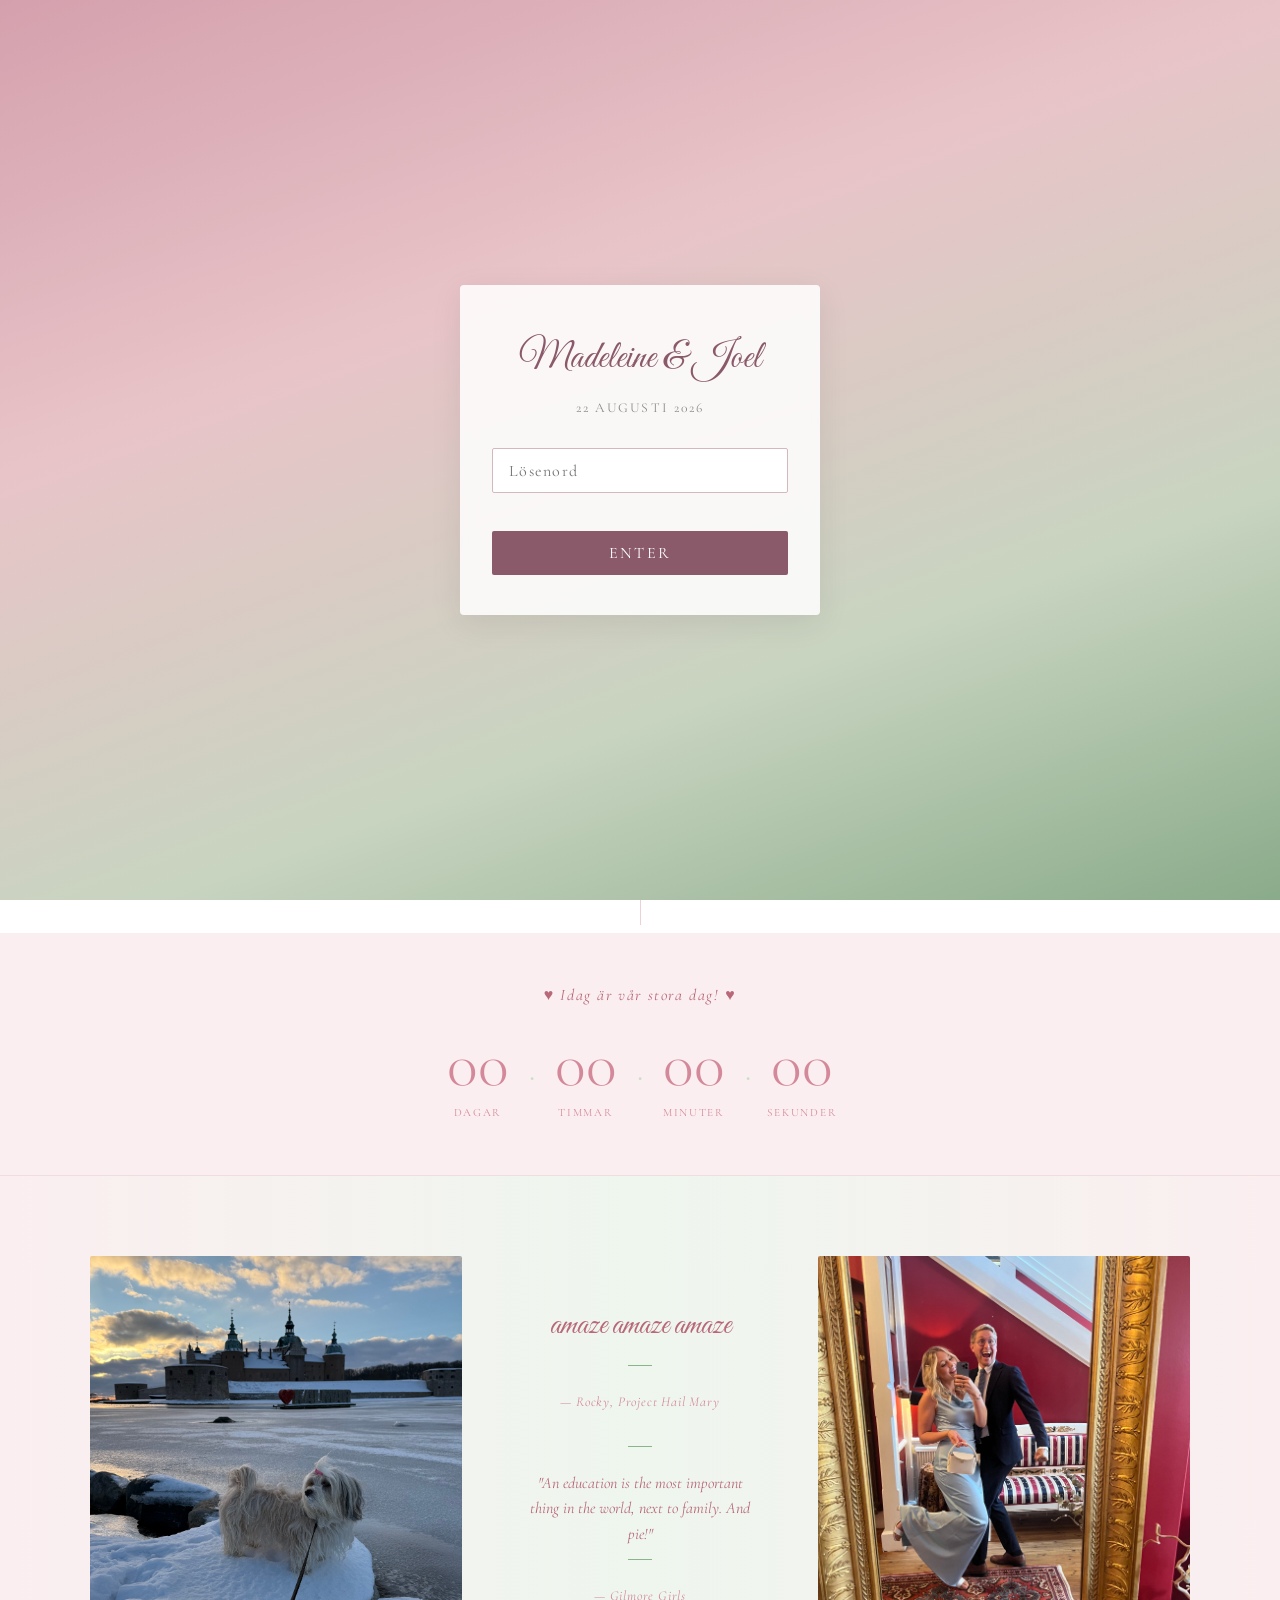
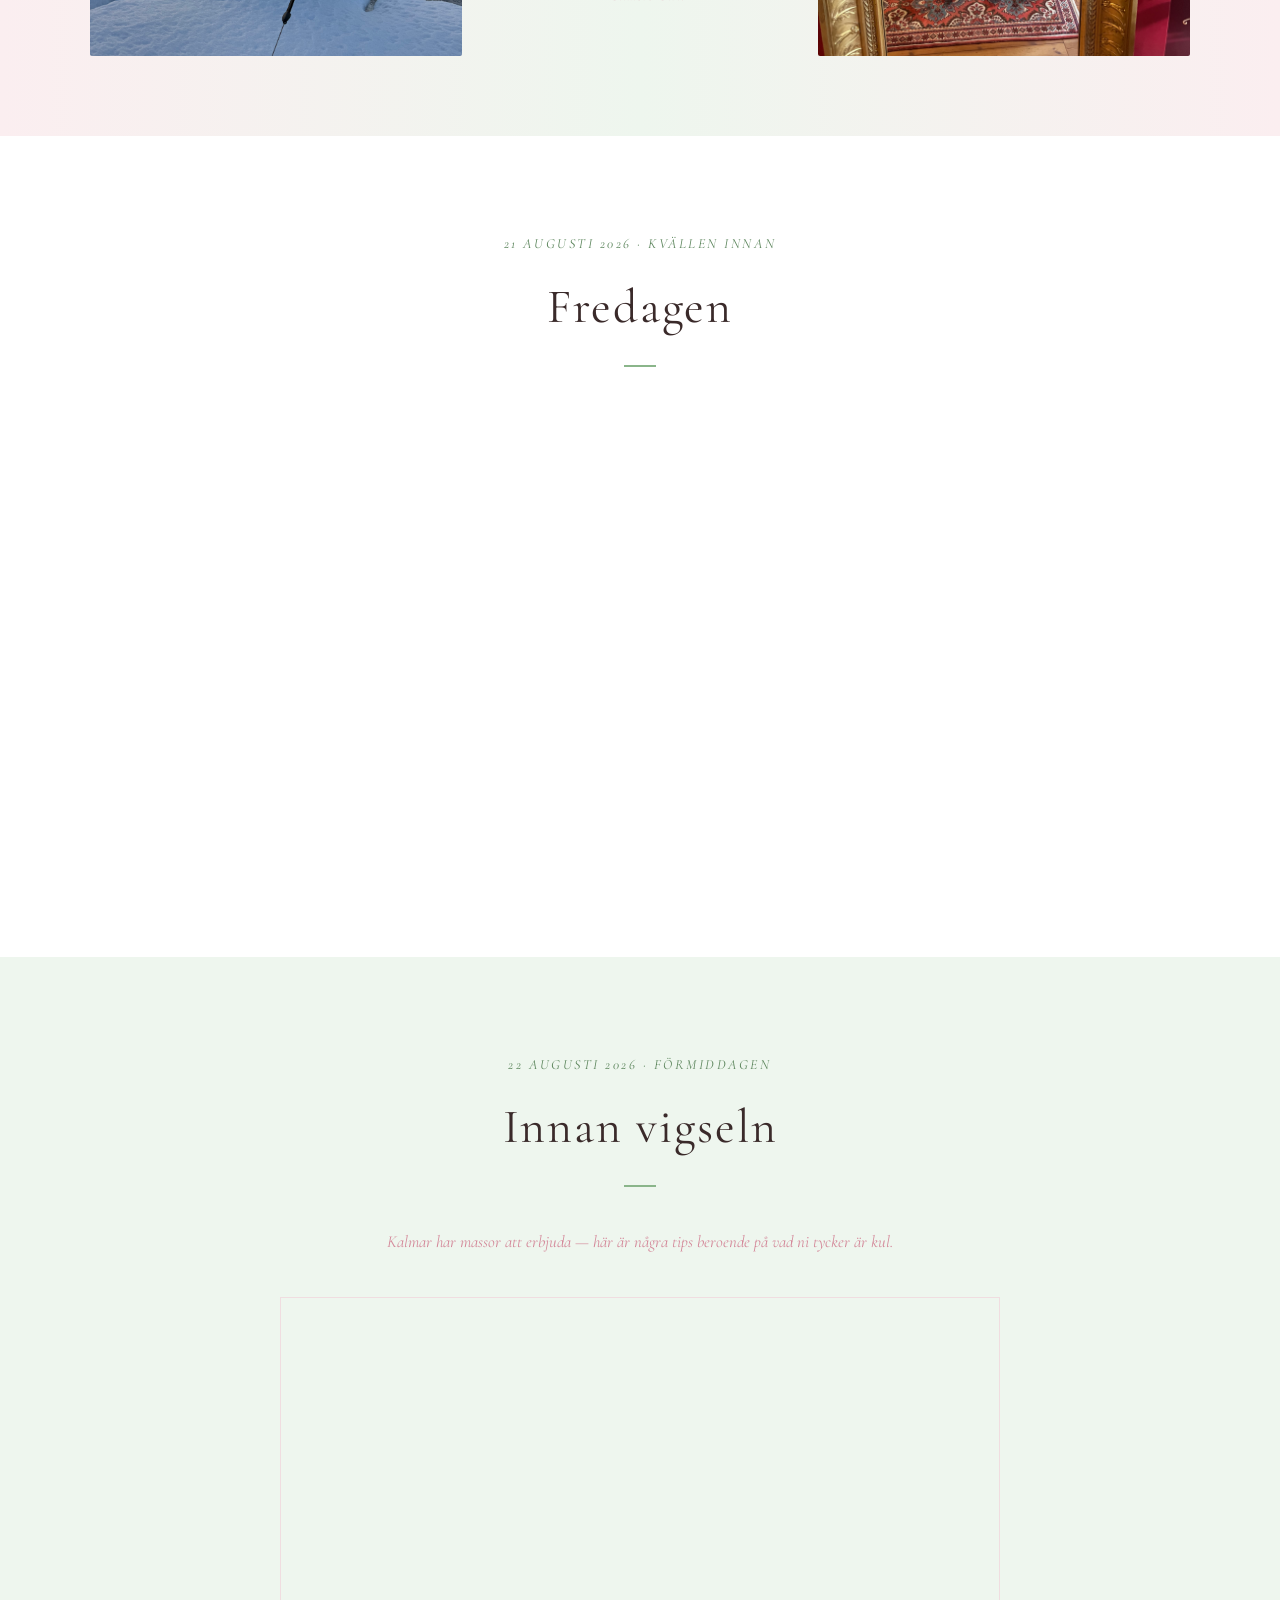
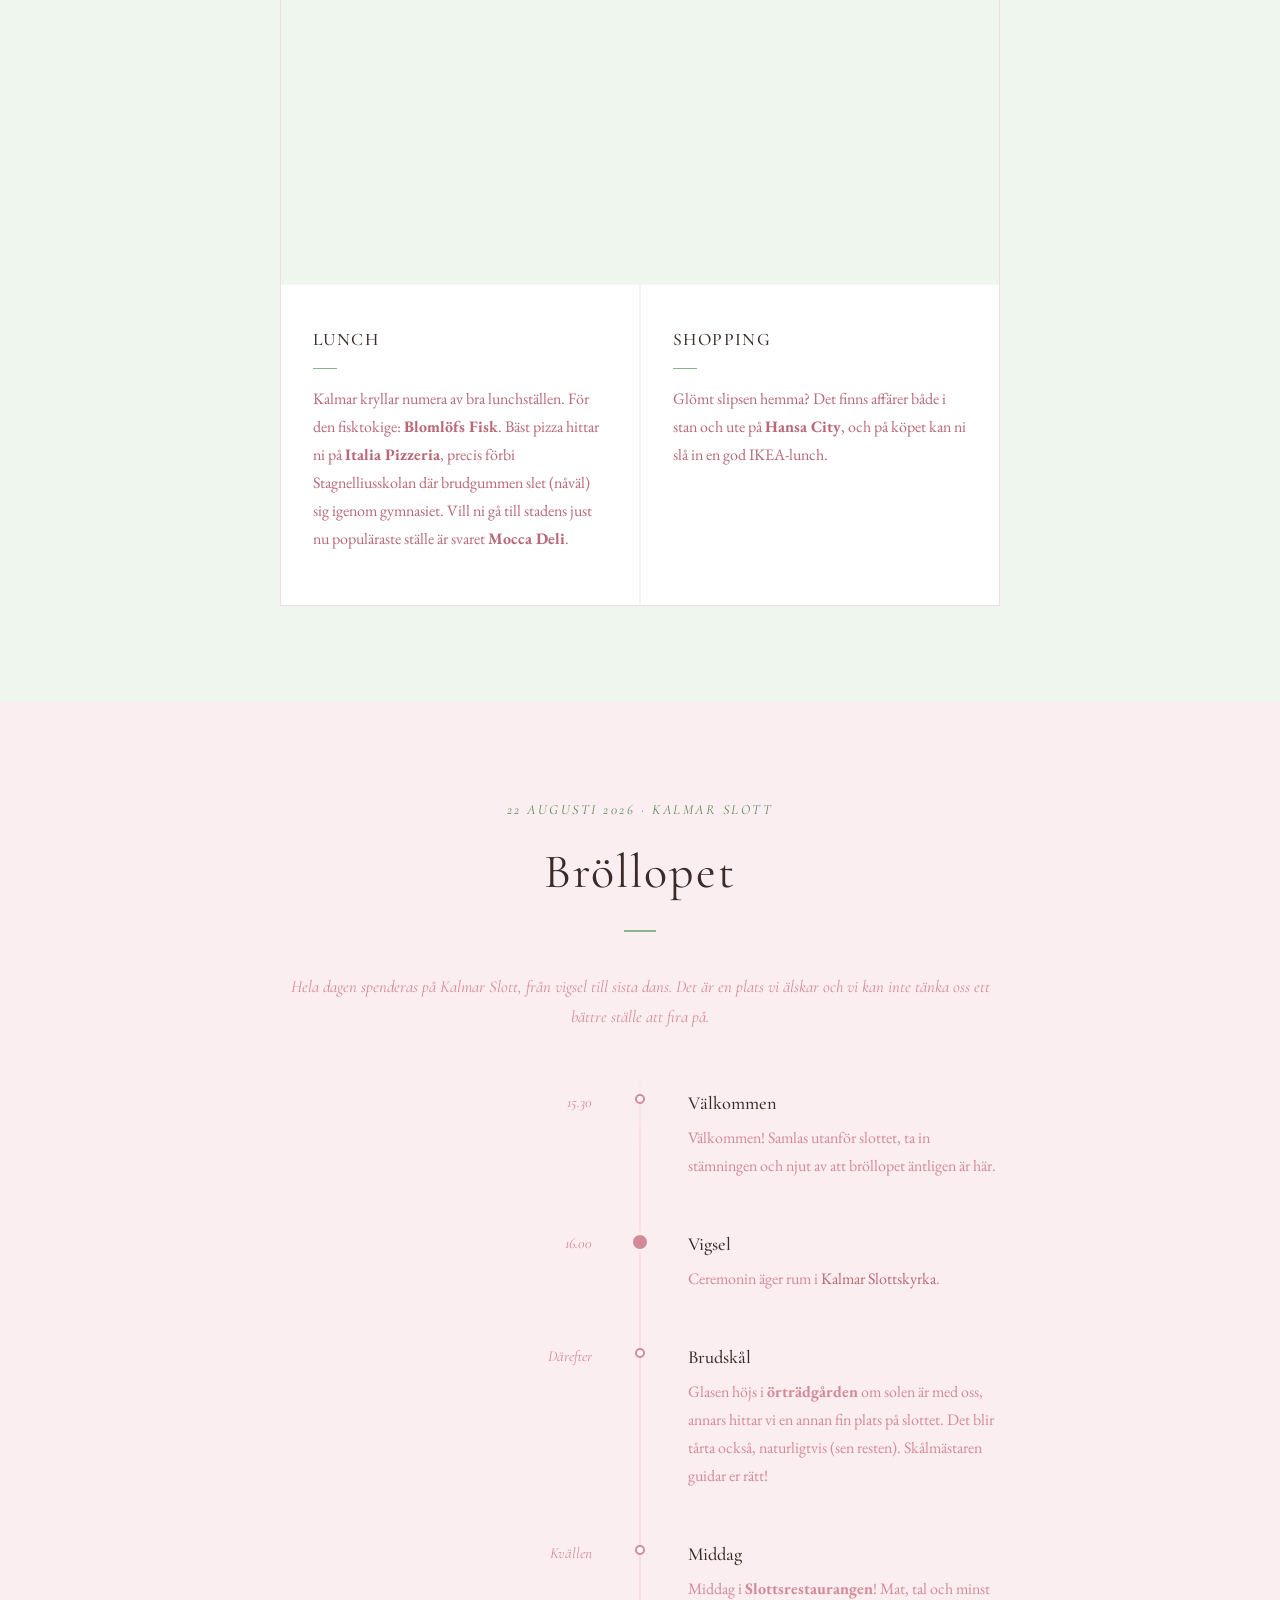
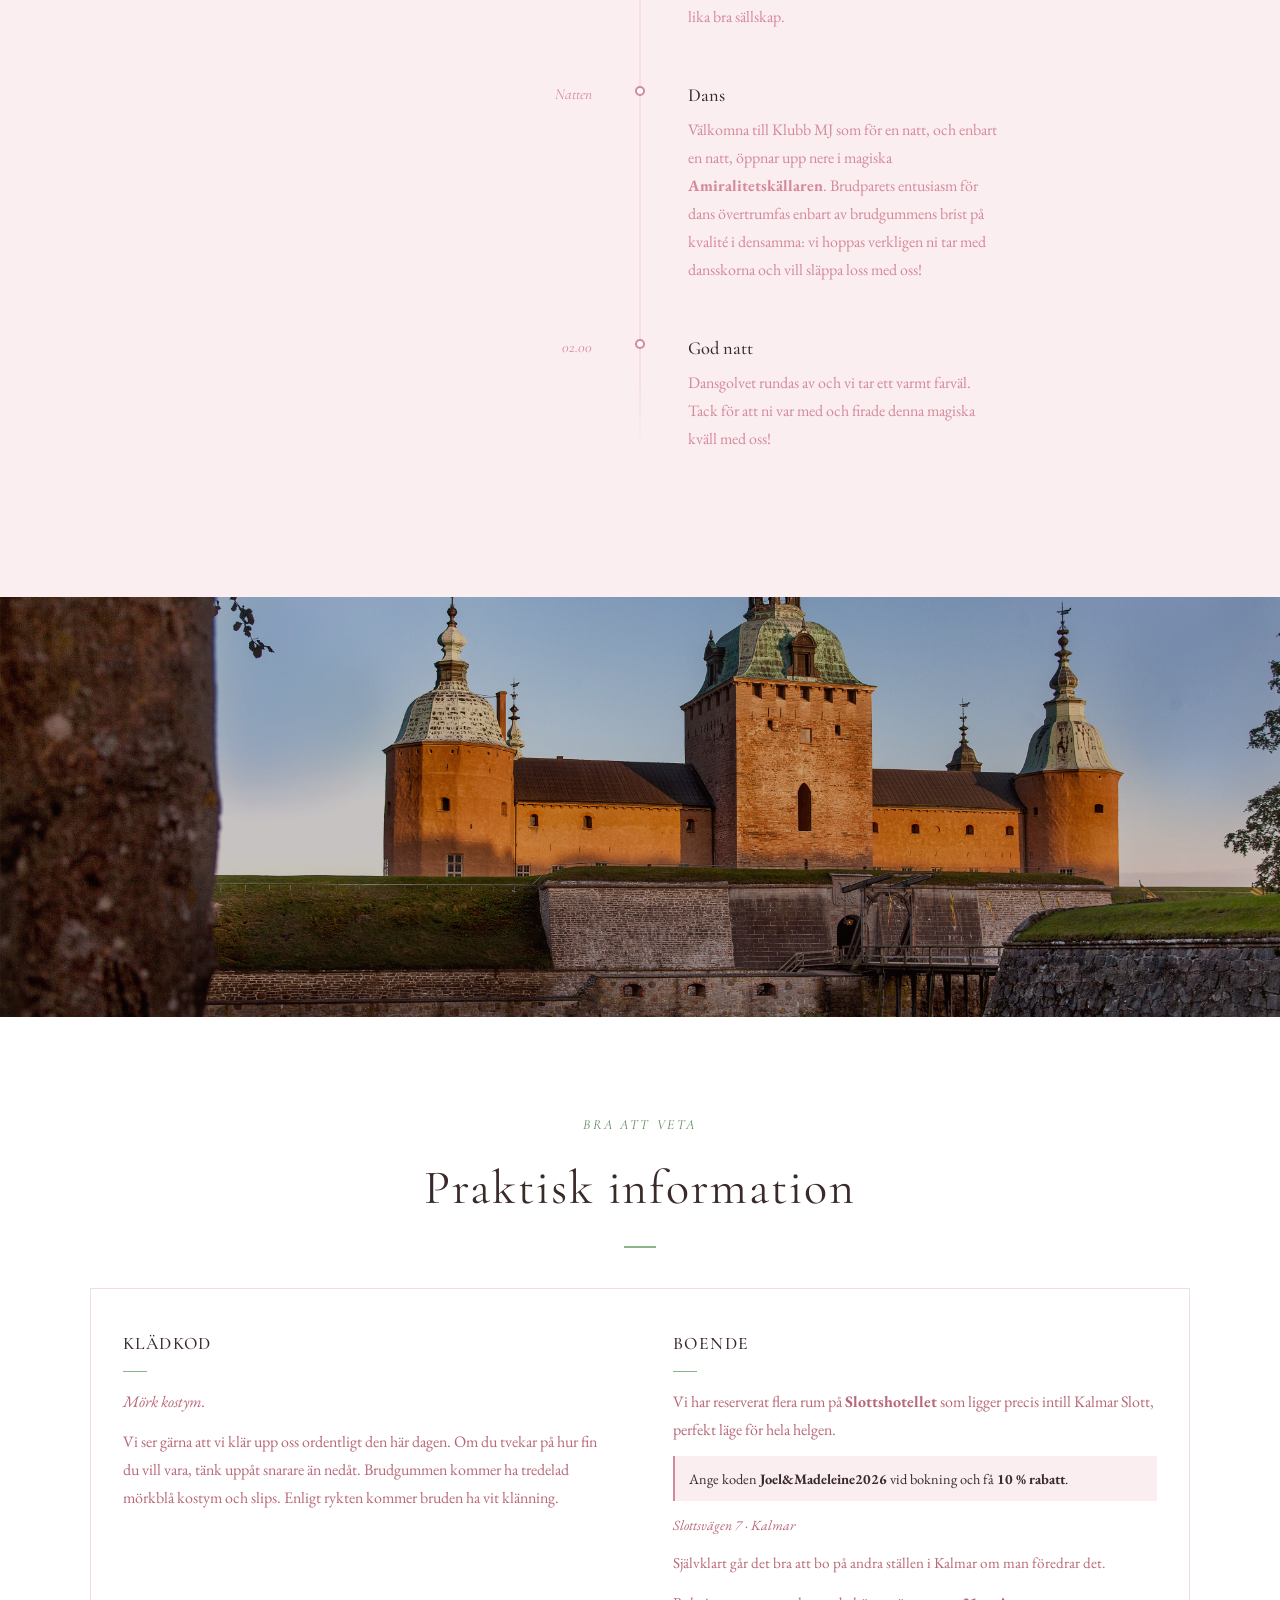
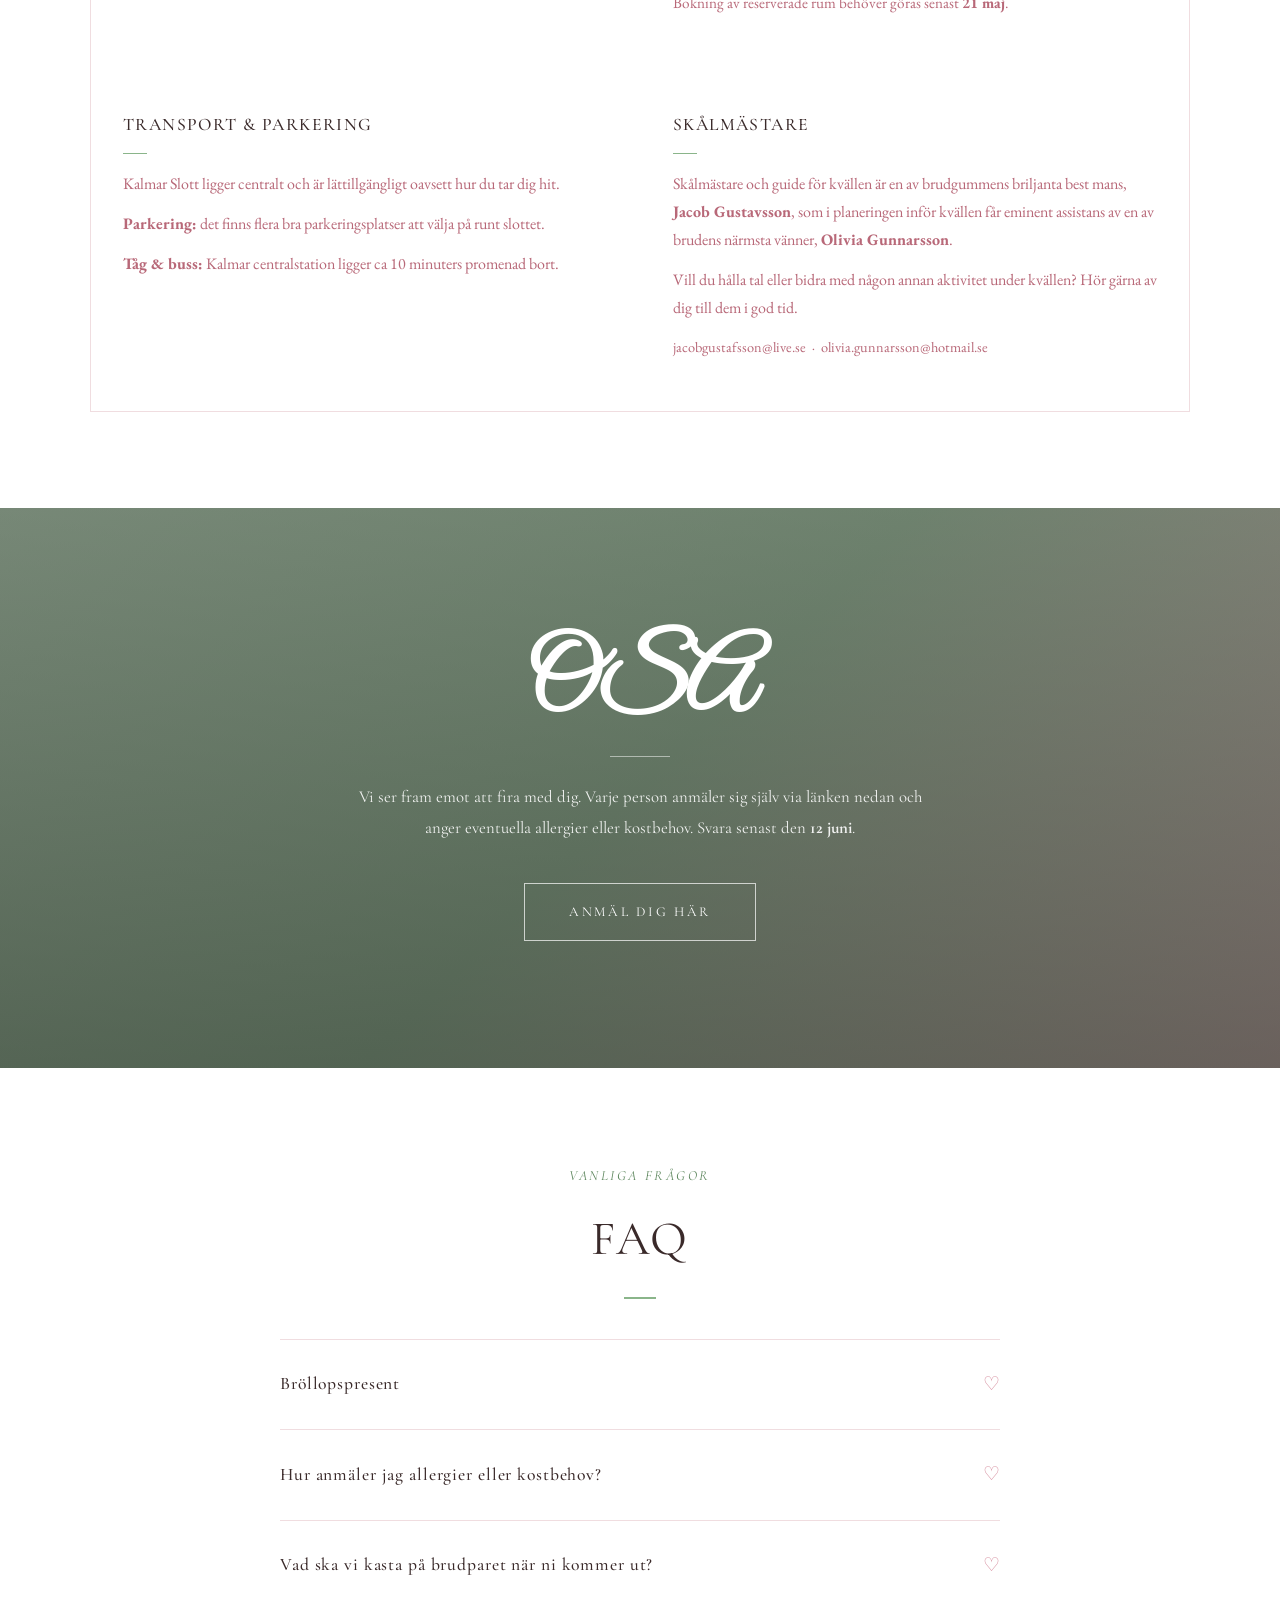
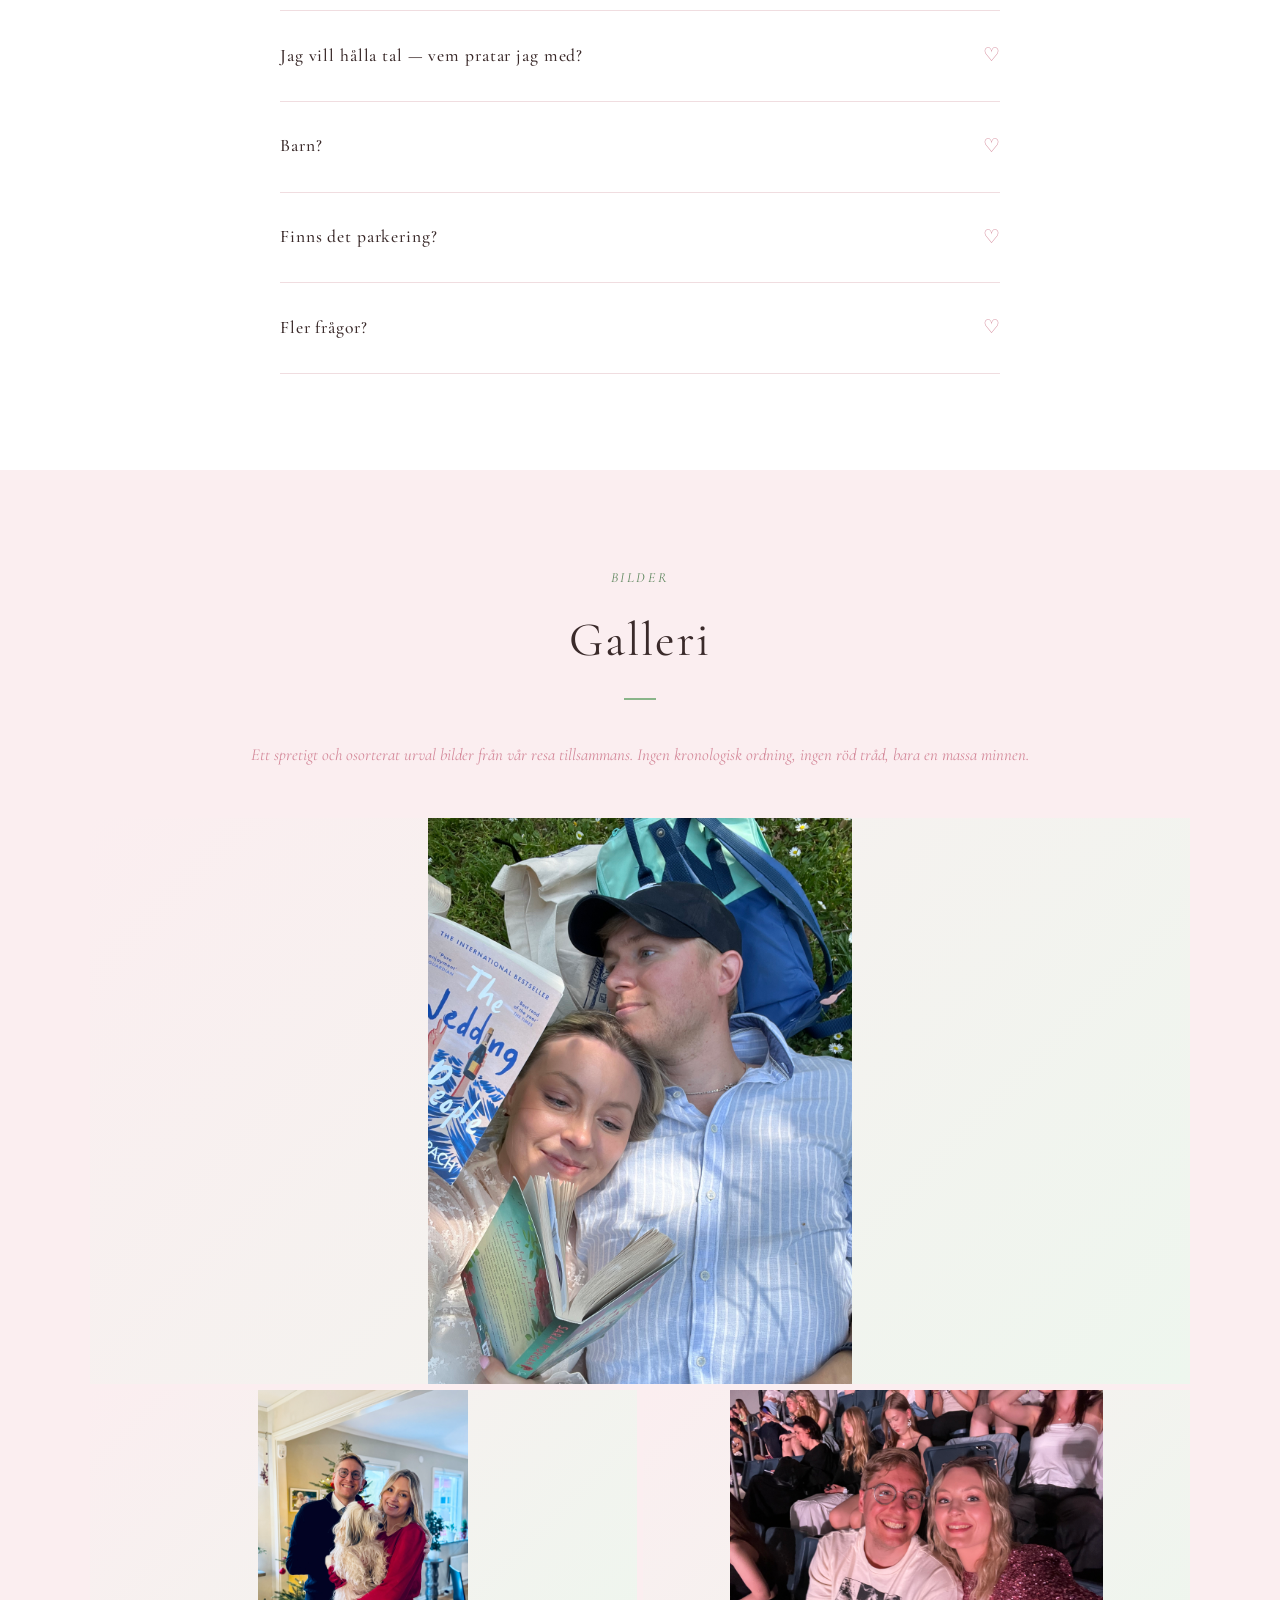
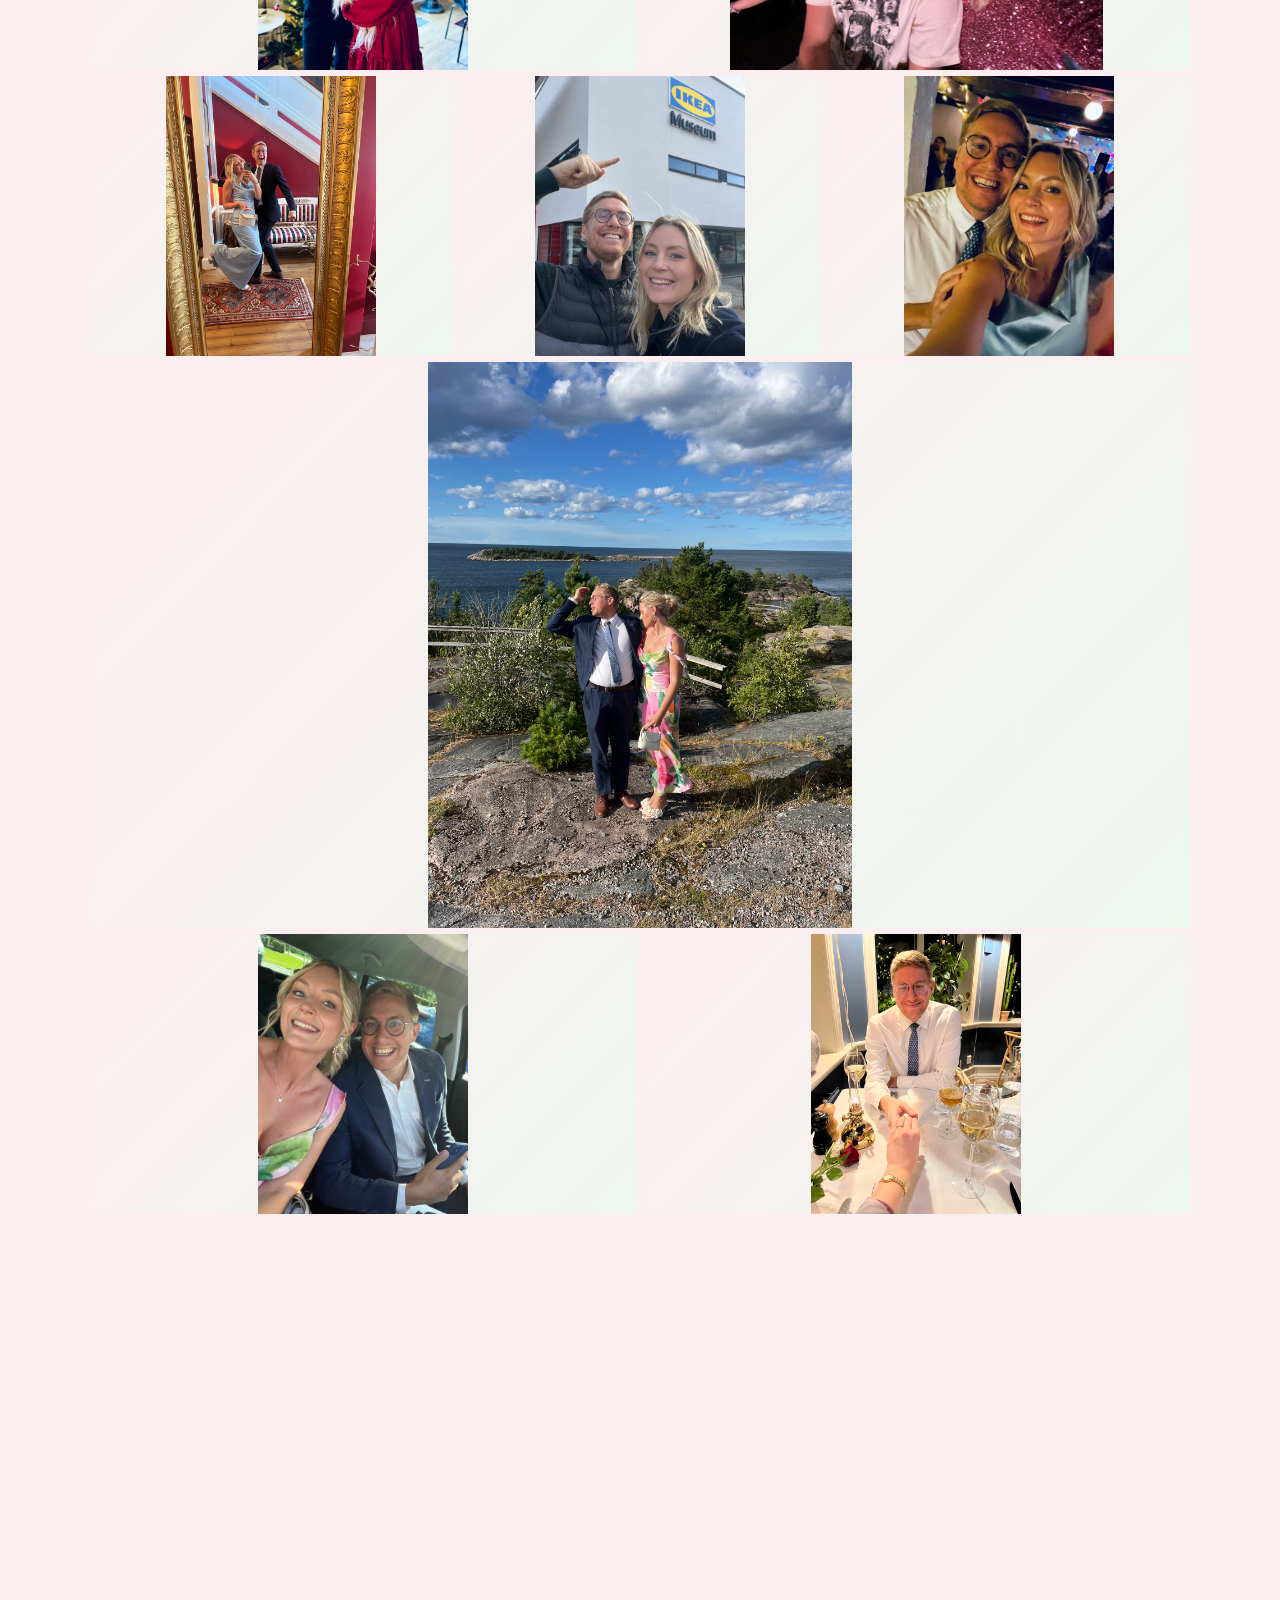
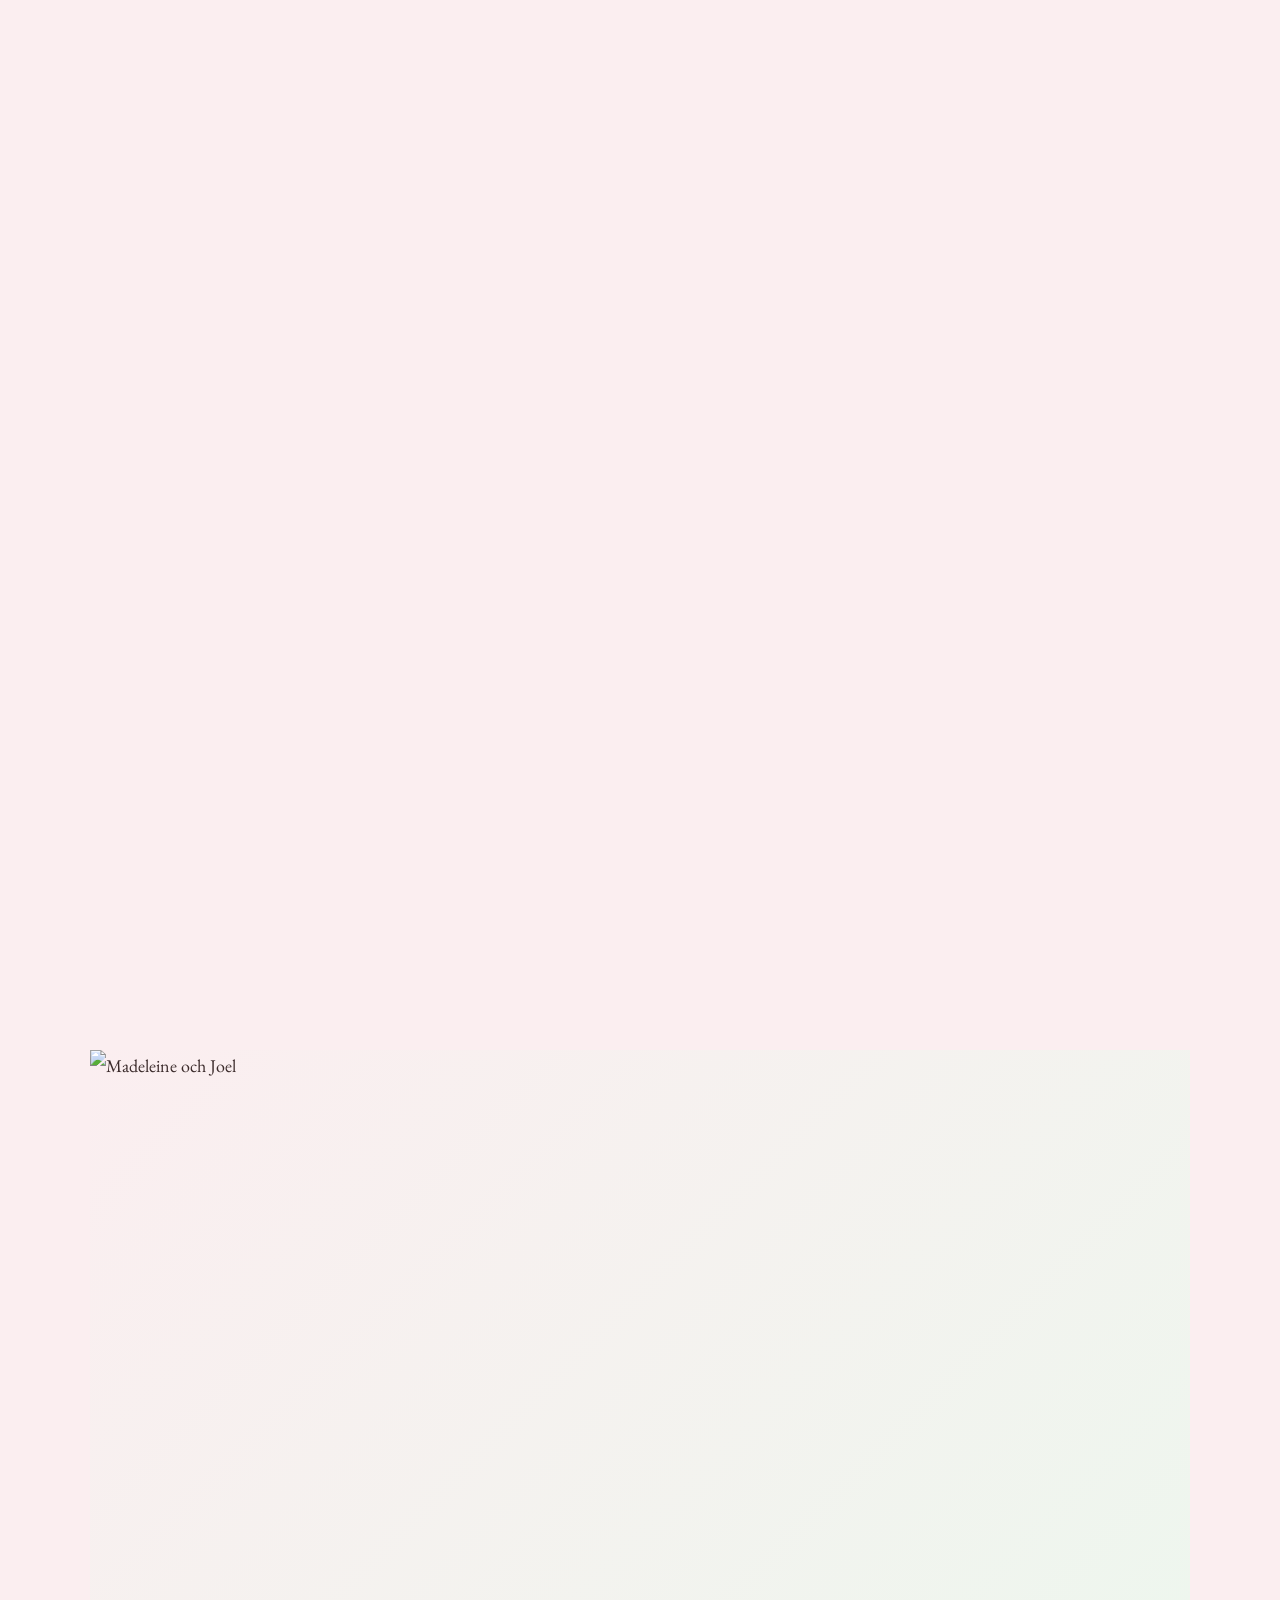
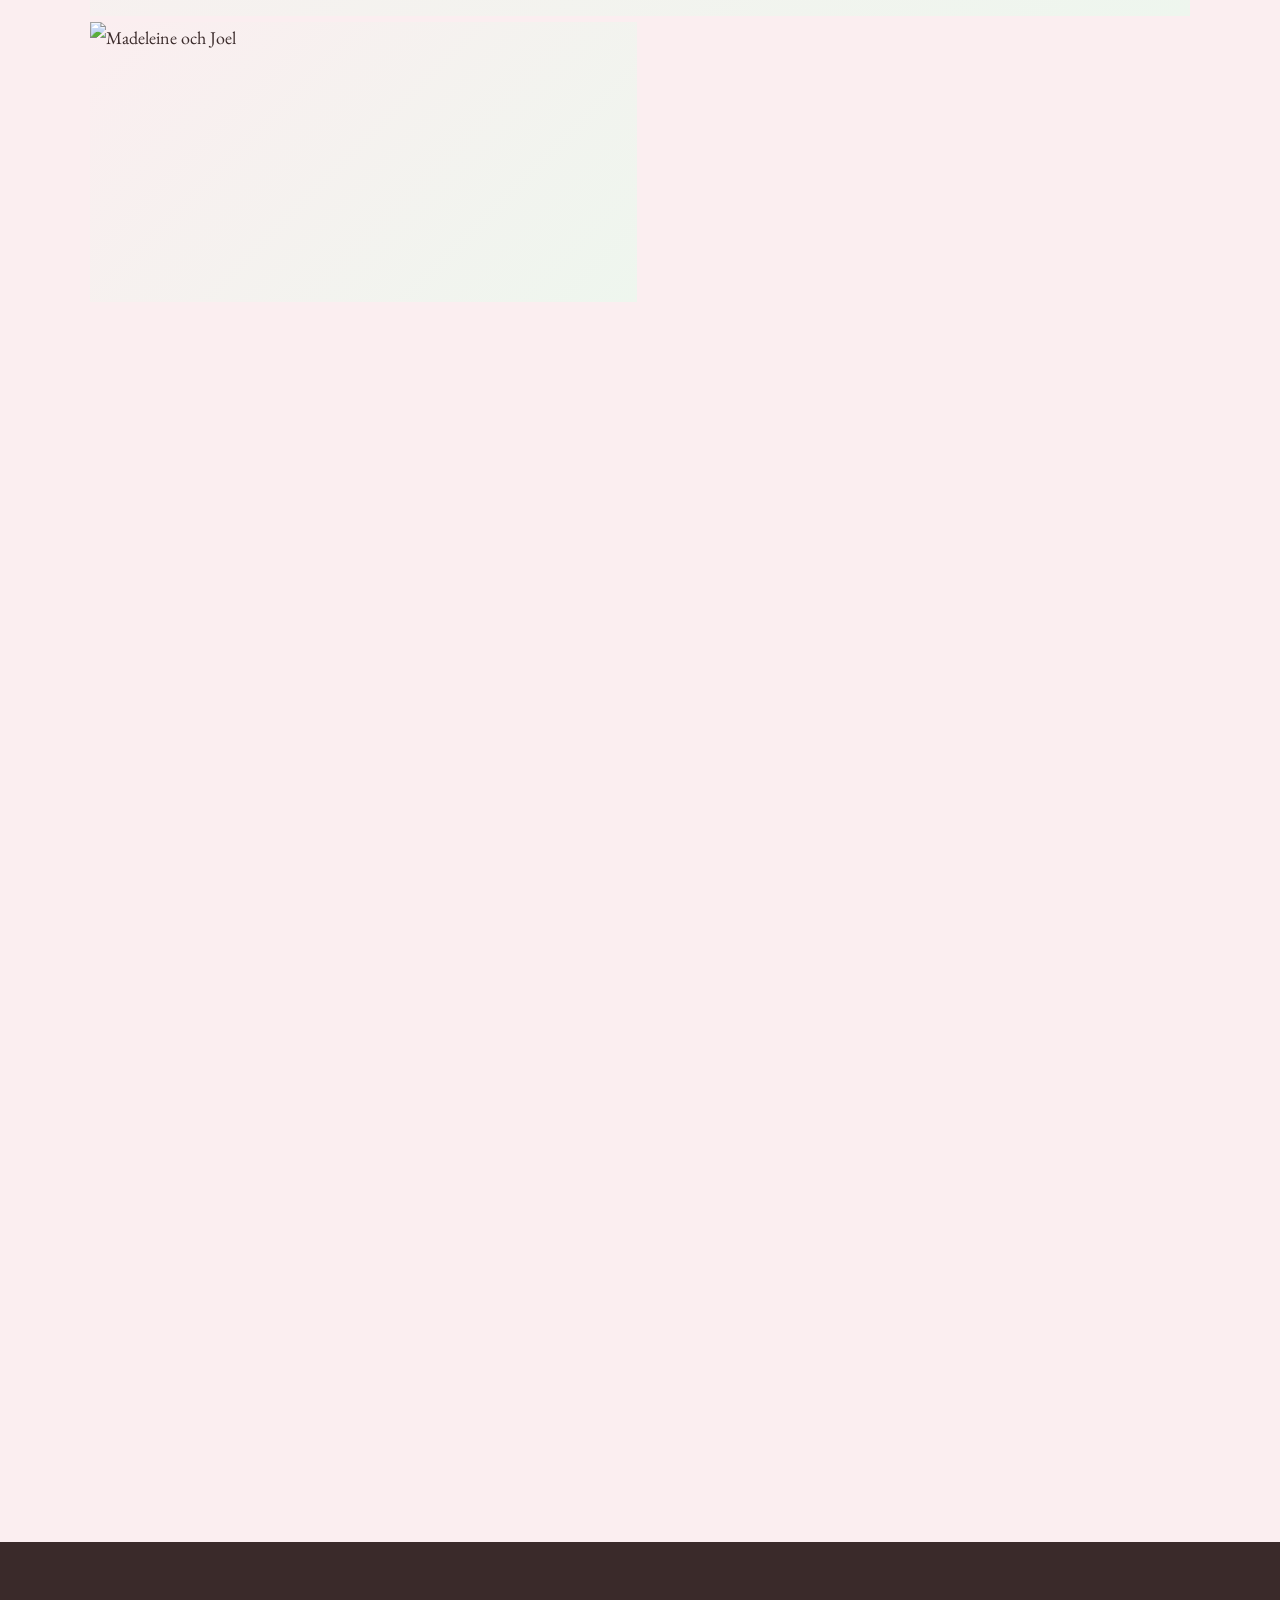
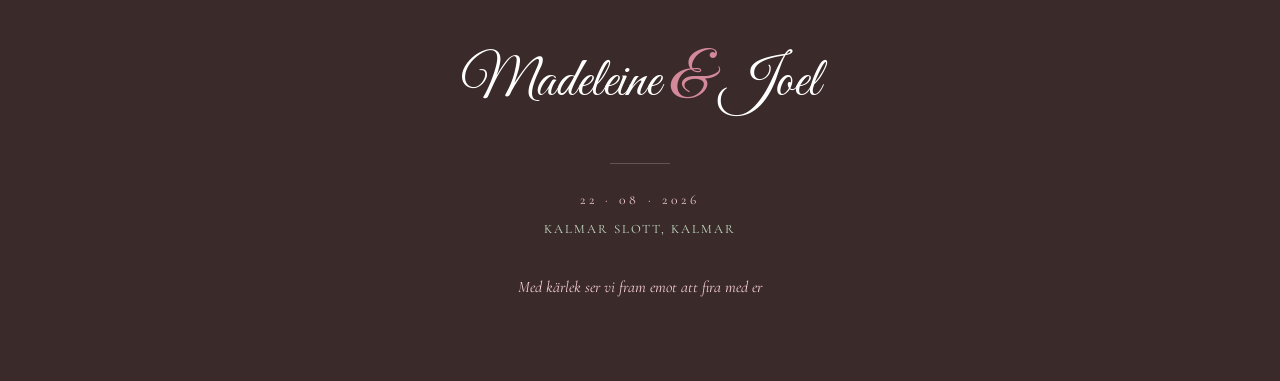
==== commit b56f25f1: "Lägg till lightbox för galleribilder https://claude.ai/code/session_015LaQ3sYM1QfAdQoXVsrNsJ" ====
--- a/docs/index.html
+++ b/docs/index.html
@@ -589,6 +589,16 @@
     </div>
   </footer>
 
+  <!-- ─── LIGHTBOX ─── -->
+  <div id="lightbox" aria-hidden="true">
+    <button class="lb-close" aria-label="Stäng">&#10005;</button>
+    <button class="lb-prev" aria-label="Föregående">&#8249;</button>
+    <button class="lb-next" aria-label="Nästa">&#8250;</button>
+    <div class="lb-img-wrap">
+      <img id="lb-img" src="" alt="" />
+    </div>
+  </div>
+
   <script src="script.js"></script>
 </body>
 </html>
--- a/docs/style.css
+++ b/docs/style.css
@@ -29,7 +29,7 @@
 
 /* ── Reset ── */
 *, *::before, *::after { box-sizing: border-box; margin: 0; padding: 0; }
-html { scroll-behavior: smooth; }
+html { scroll-behavior: smooth; overflow-x: hidden; }
 body {
   font-family: var(--font-text);
   font-size: 1.125rem;
@@ -653,7 +653,7 @@
 .gallery-img img {
   width: 100%;
   height: 100%;
-  object-fit: cover;
+  object-fit: contain;
   object-position: center;
   display: block;
   transition: transform 0.6s ease;
@@ -799,6 +799,57 @@
   color: var(--blush);
 }
 
+/* ── Lightbox ── */
+#lightbox {
+  display: none;
+  position: fixed;
+  inset: 0;
+  z-index: 8000;
+  background: rgba(10, 6, 6, 0.92);
+  align-items: center;
+  justify-content: center;
+}
+#lightbox.open {
+  display: flex;
+}
+.lb-img-wrap {
+  max-width: 92vw;
+  max-height: 88vh;
+  display: flex;
+  align-items: center;
+  justify-content: center;
+}
+#lb-img {
+  max-width: 92vw;
+  max-height: 88vh;
+  object-fit: contain;
+  border-radius: 2px;
+  display: block;
+}
+.lb-close, .lb-prev, .lb-next {
+  position: fixed;
+  background: none;
+  border: none;
+  color: rgba(255,255,255,0.8);
+  cursor: pointer;
+  line-height: 1;
+  transition: color 0.2s;
+}
+.lb-close:hover, .lb-prev:hover, .lb-next:hover { color: #fff; }
+.lb-close {
+  top: 1.2rem;
+  right: 1.5rem;
+  font-size: 1.6rem;
+}
+.lb-prev, .lb-next {
+  top: 50%;
+  transform: translateY(-50%);
+  font-size: 3.5rem;
+  padding: 0 0.6rem;
+}
+.lb-prev { left: 0.5rem; }
+.lb-next { right: 0.5rem; }
+
 /* ── Fade-in ── */
 .fade-in {
   opacity: 0;
@@ -820,11 +871,25 @@
   .duo-text { max-width: 100%; }
 
   .timeline::before { left: 20px; }
-  .timeline-item { grid-template-columns: 48px 1fr; }
+  .timeline-item {
+    grid-template-columns: 48px 1fr;
+    grid-template-rows: auto auto;
+  }
   .tl-time {
-    display: none;
+    grid-column: 2;
+    grid-row: 1;
+    text-align: left;
+    padding: 0.1rem 0 0 1.5rem;
+    font-size: 0.85rem;
   }
-  .tl-body { grid-column: 2; }
+  .tl-line {
+    grid-column: 1;
+    grid-row: 1 / 3;
+  }
+  .tl-body {
+    grid-column: 2;
+    grid-row: 2;
+  }
 
   .gallery {
     grid-template-columns: 1fr 1fr;
@@ -841,7 +906,7 @@
   .nav-links { display: none; }
   .photo-break { height: 260px; }
   .info-grid,
-  .info-grid--two-col { grid-template-columns: 1fr; }
+  .info-grid--two-col { grid-template-columns: 1fr !important; }
   .gallery {
     grid-template-columns: 1fr;
     grid-auto-rows: 220px;
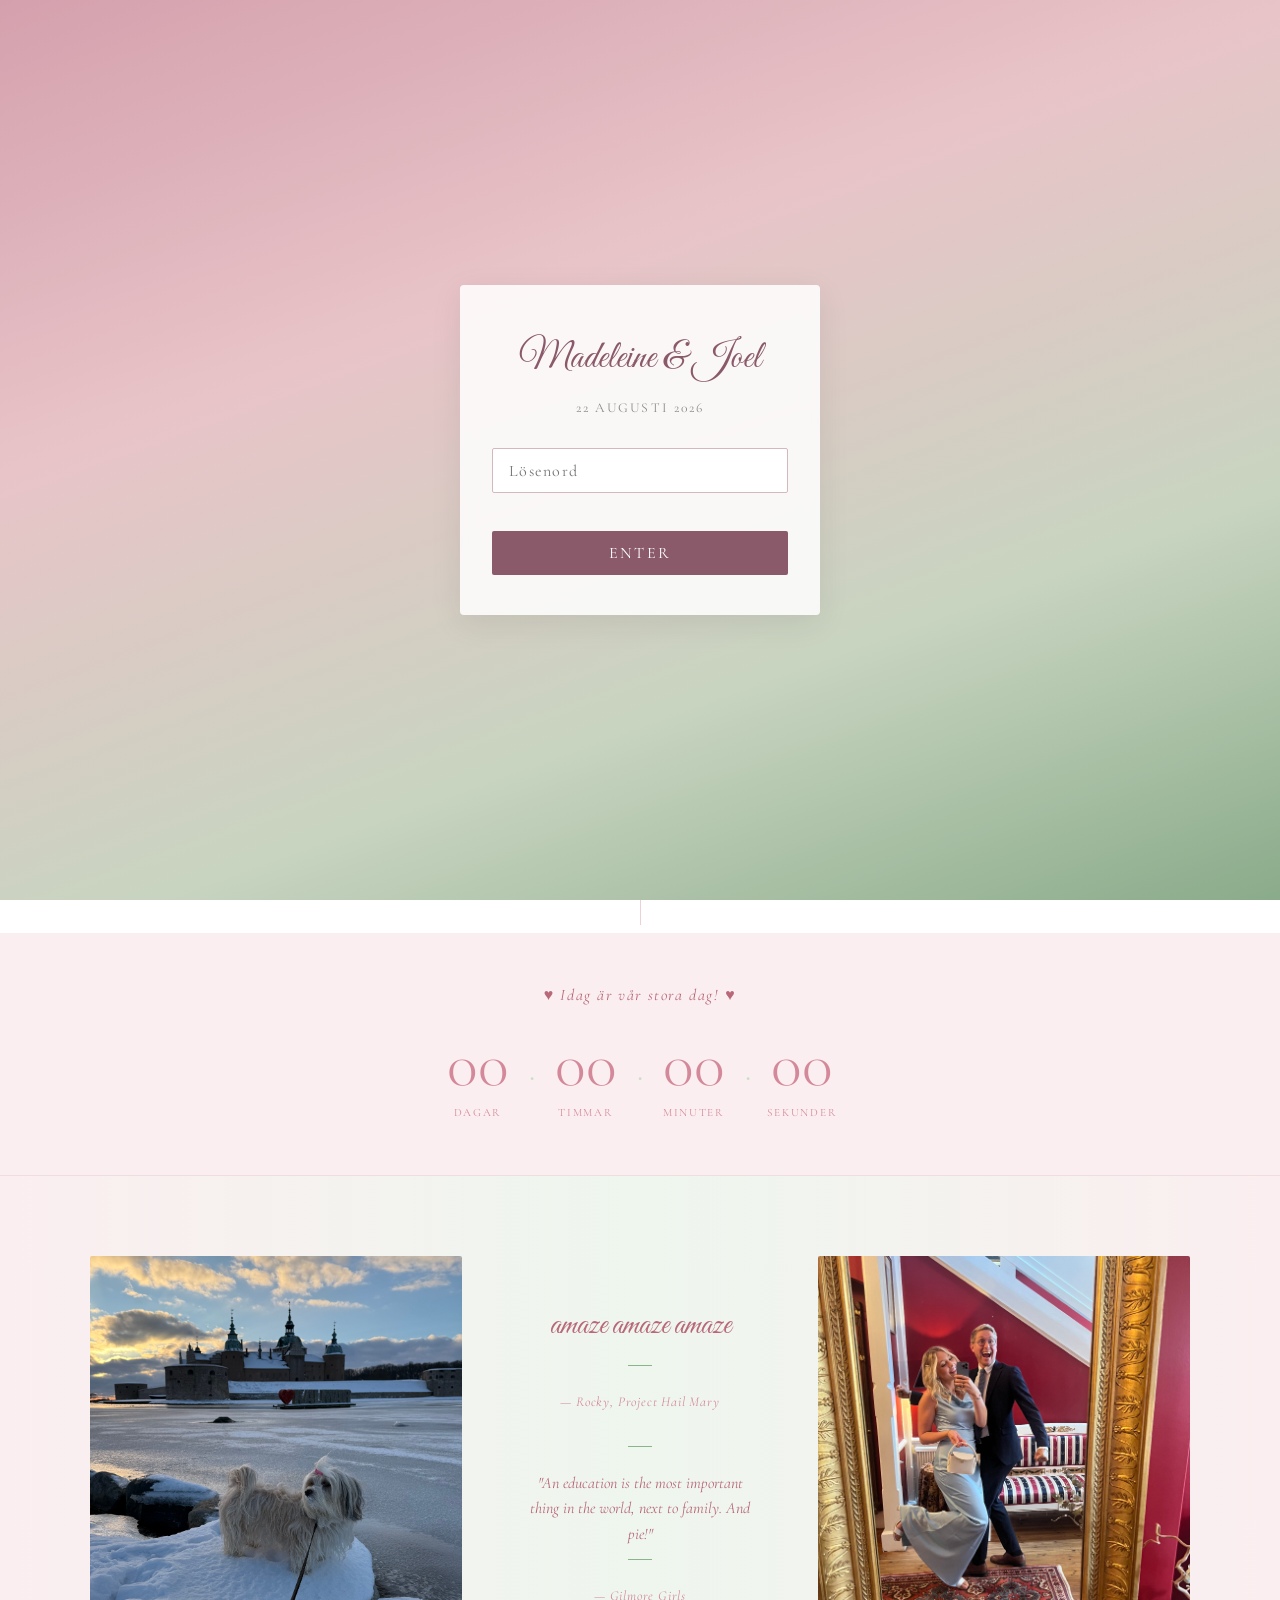
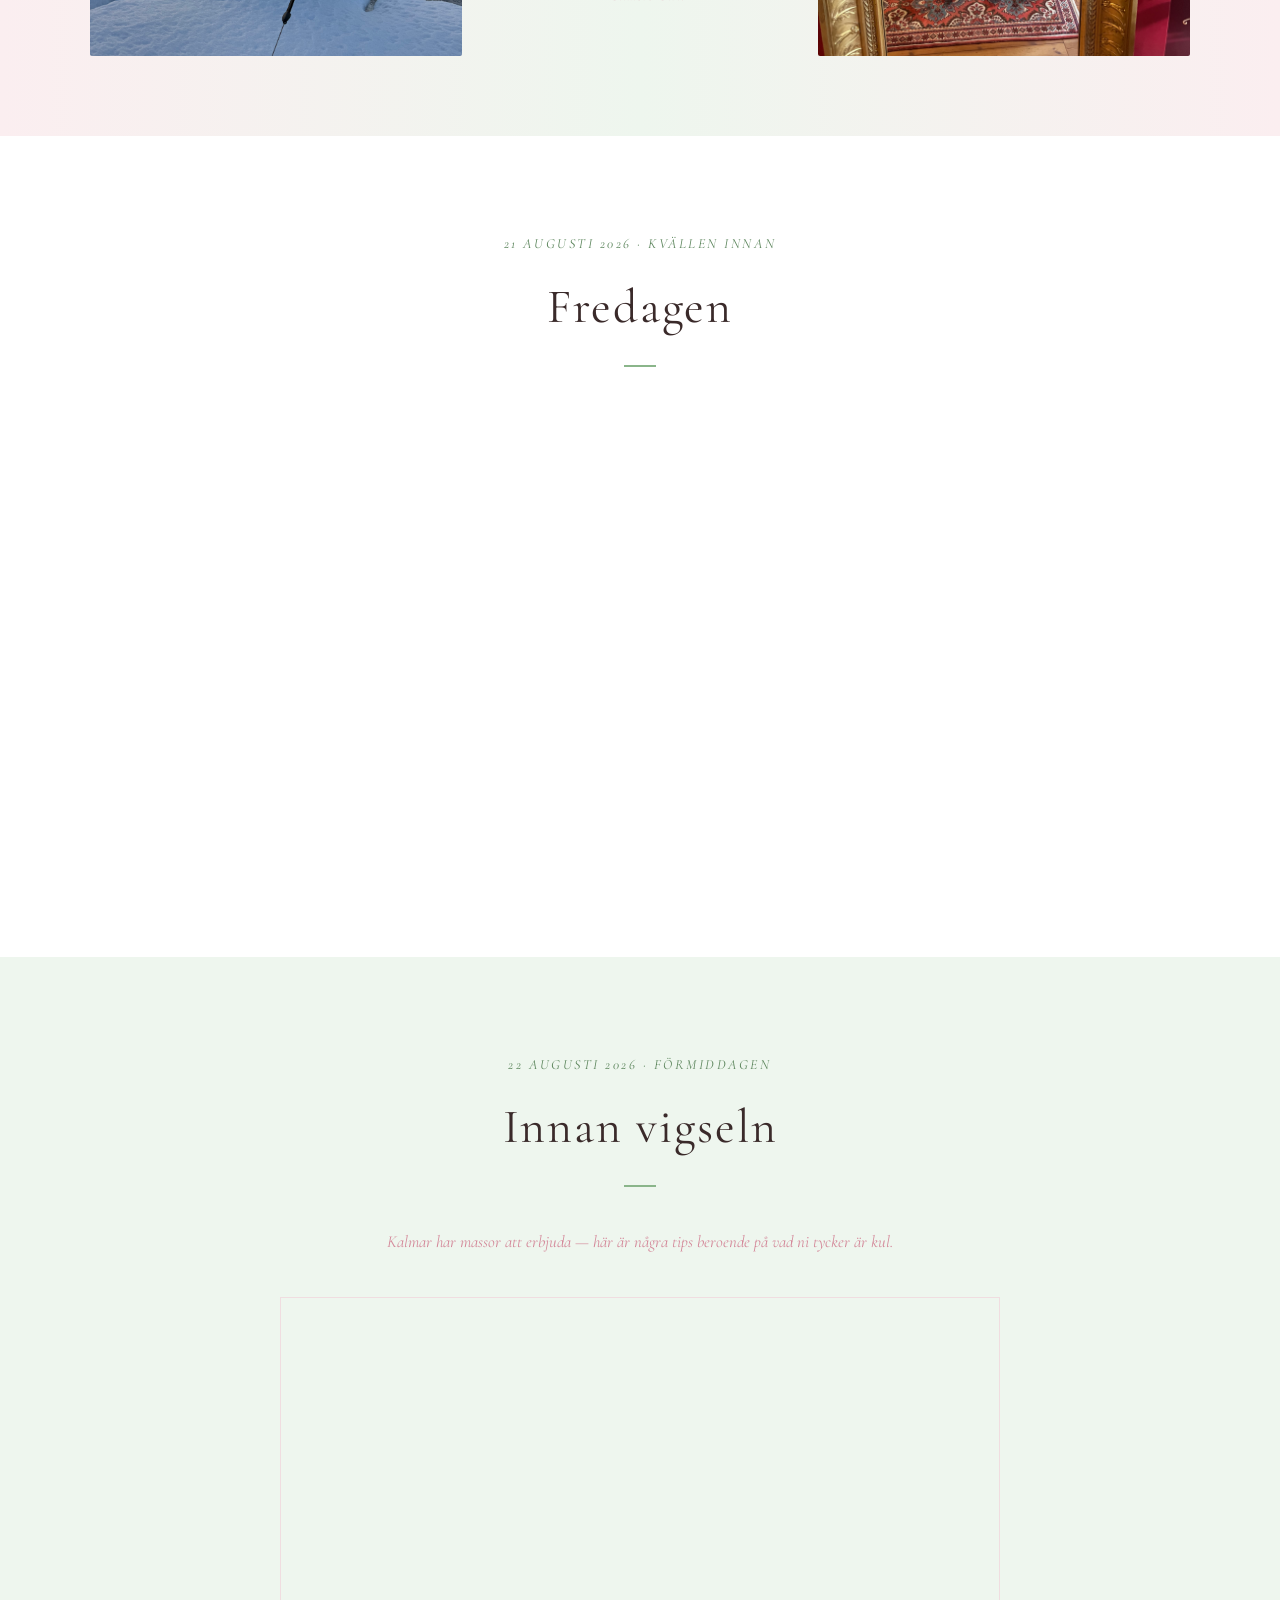
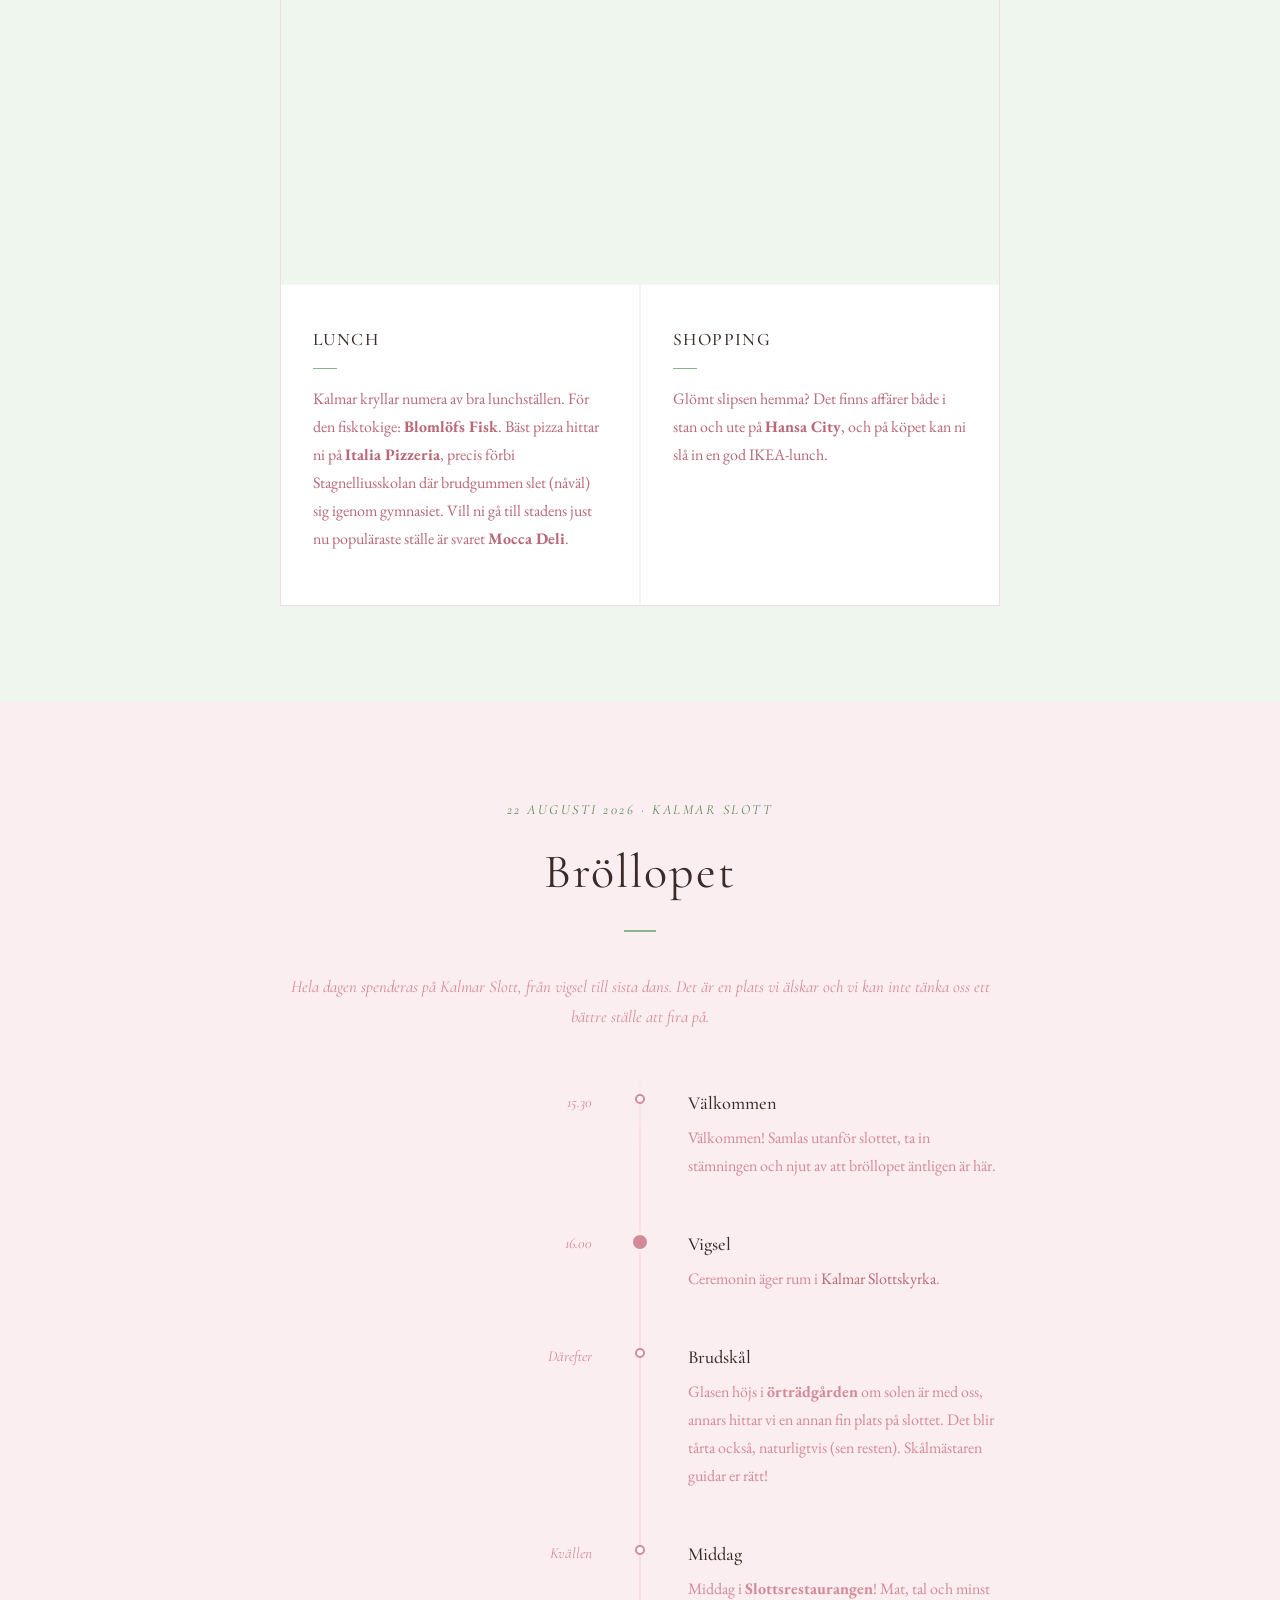
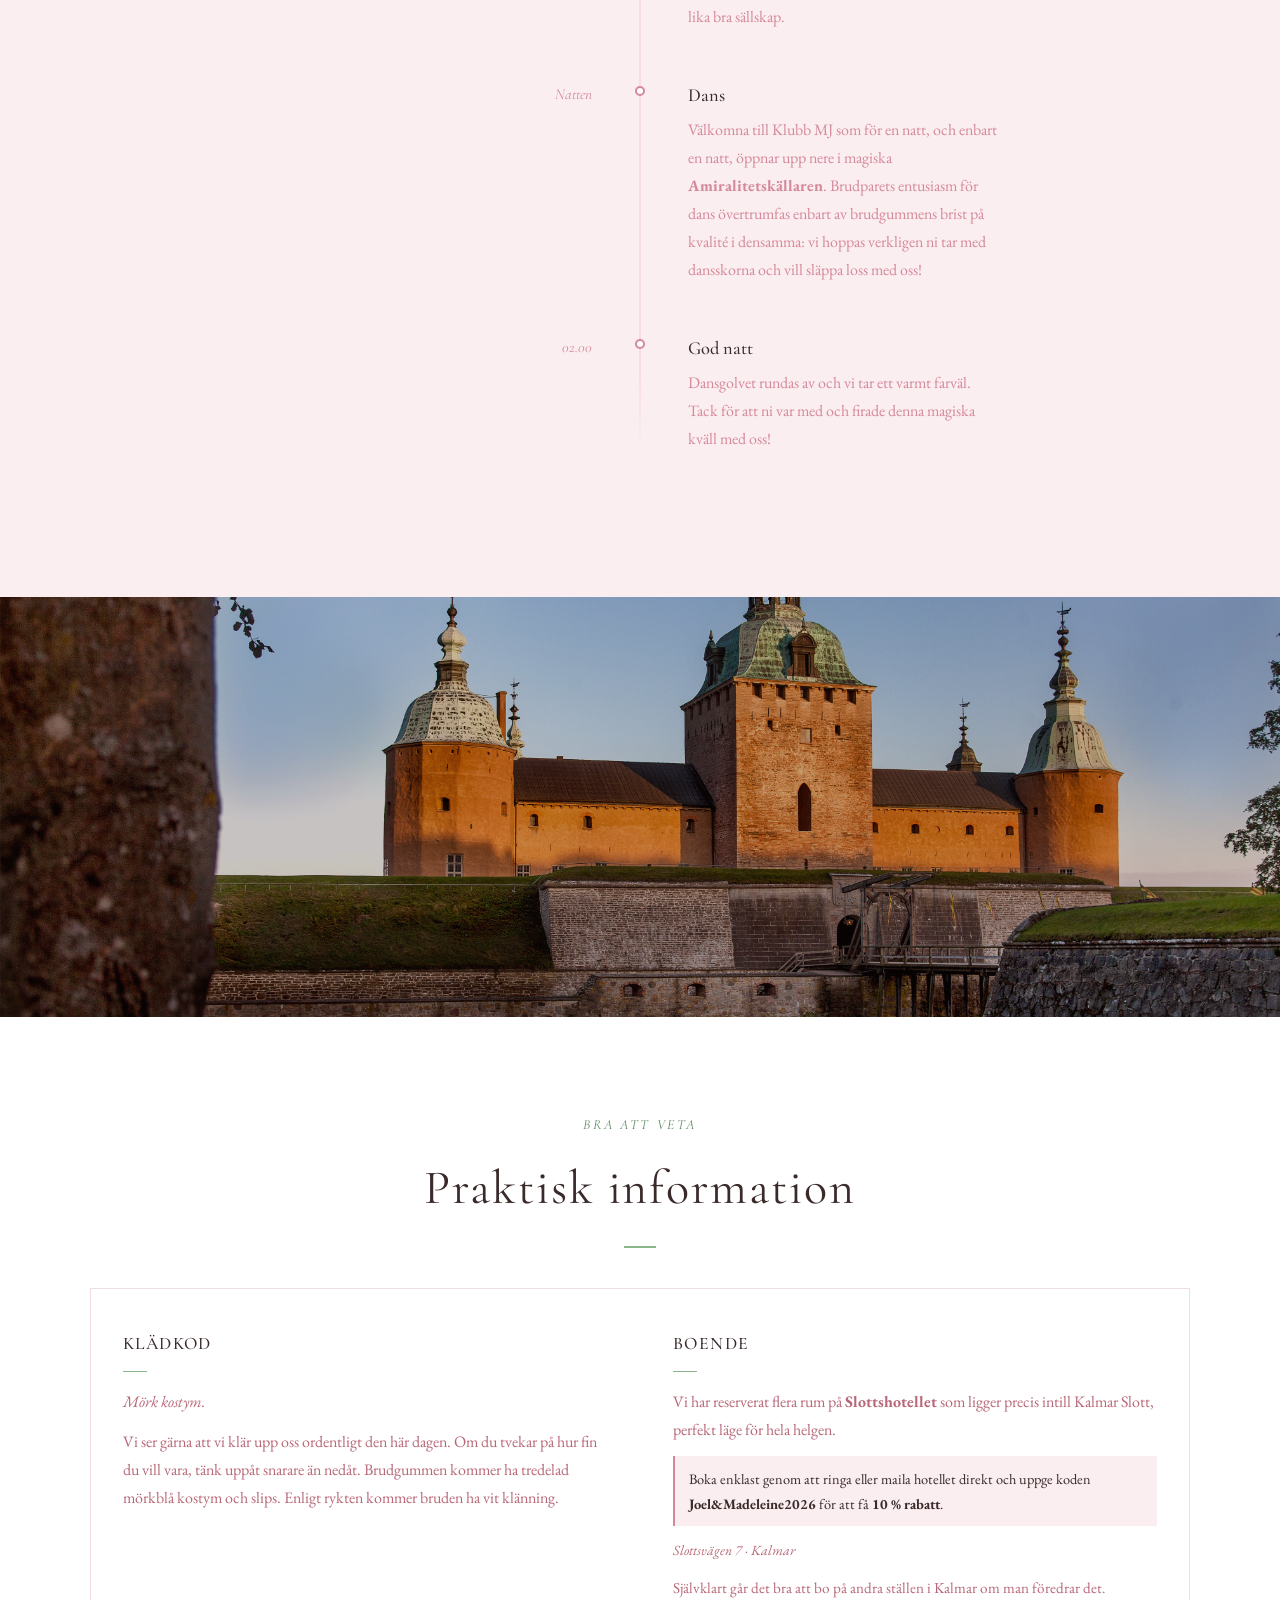
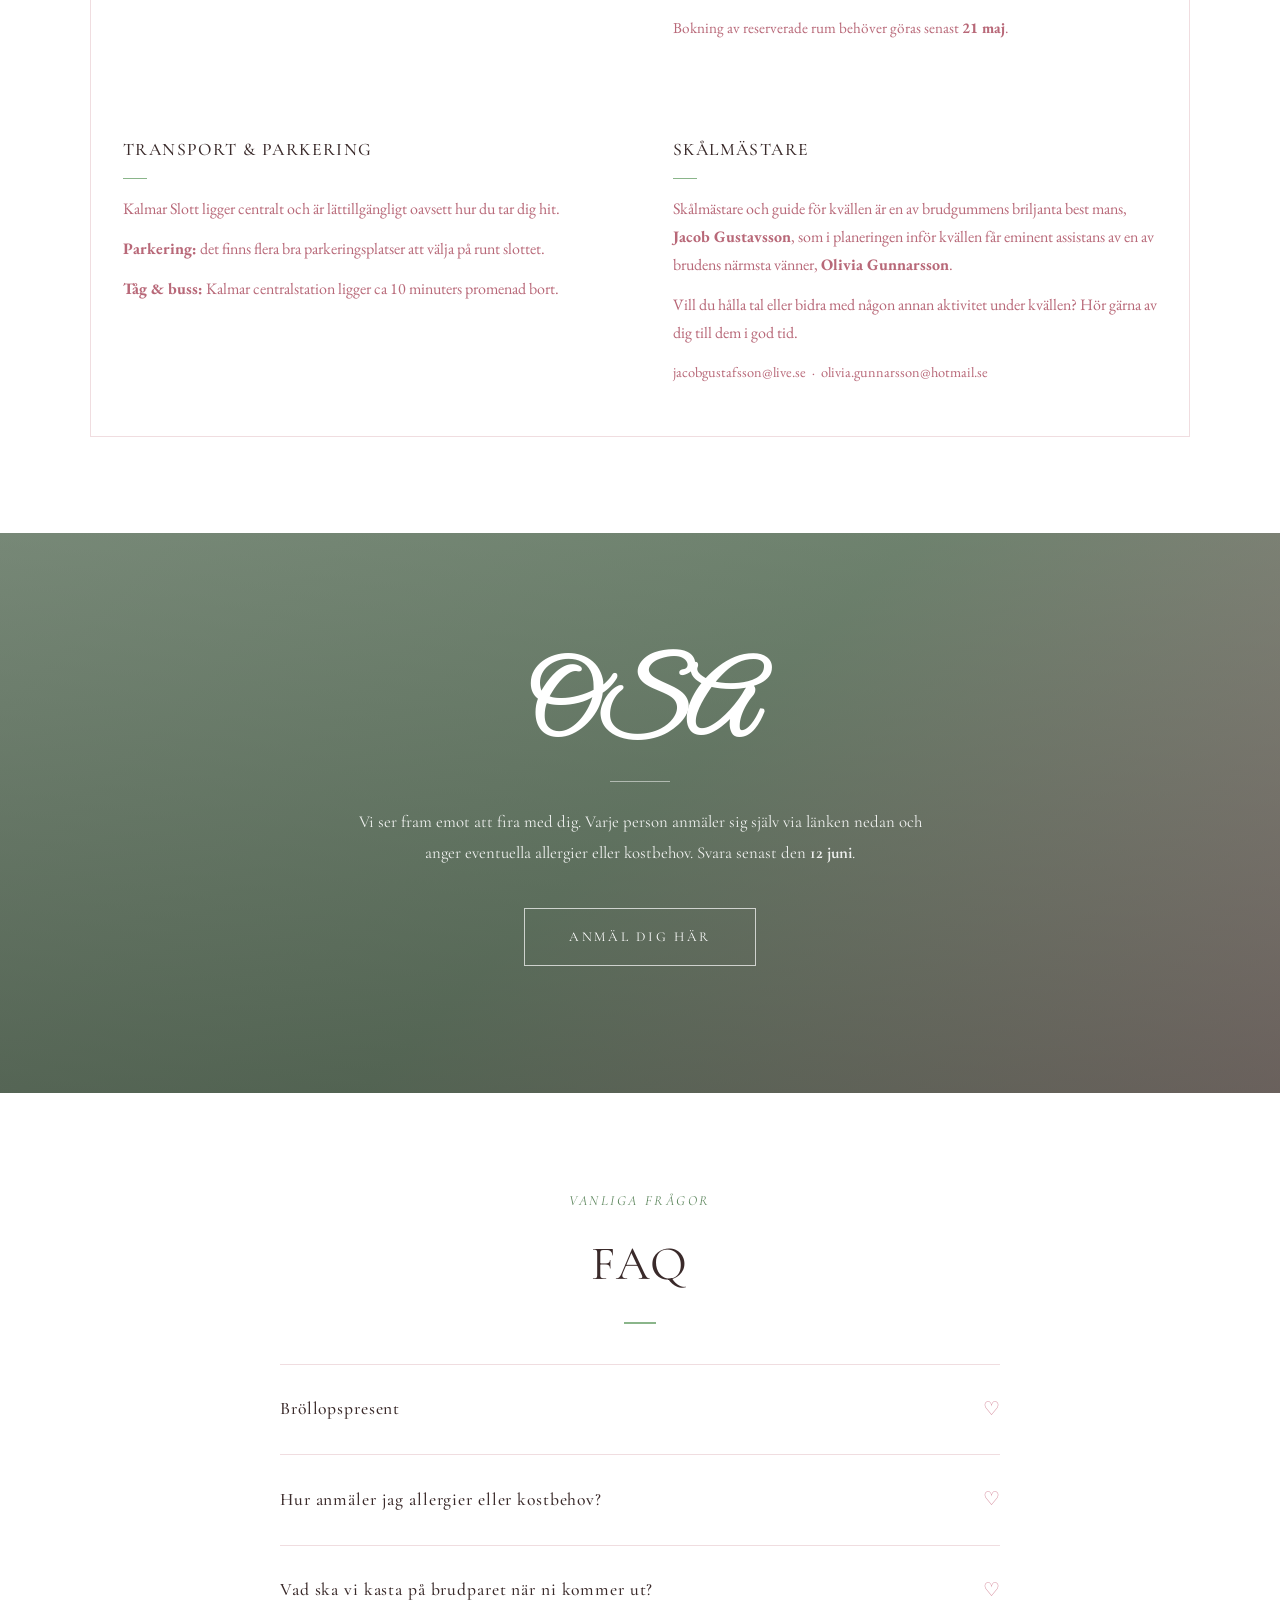
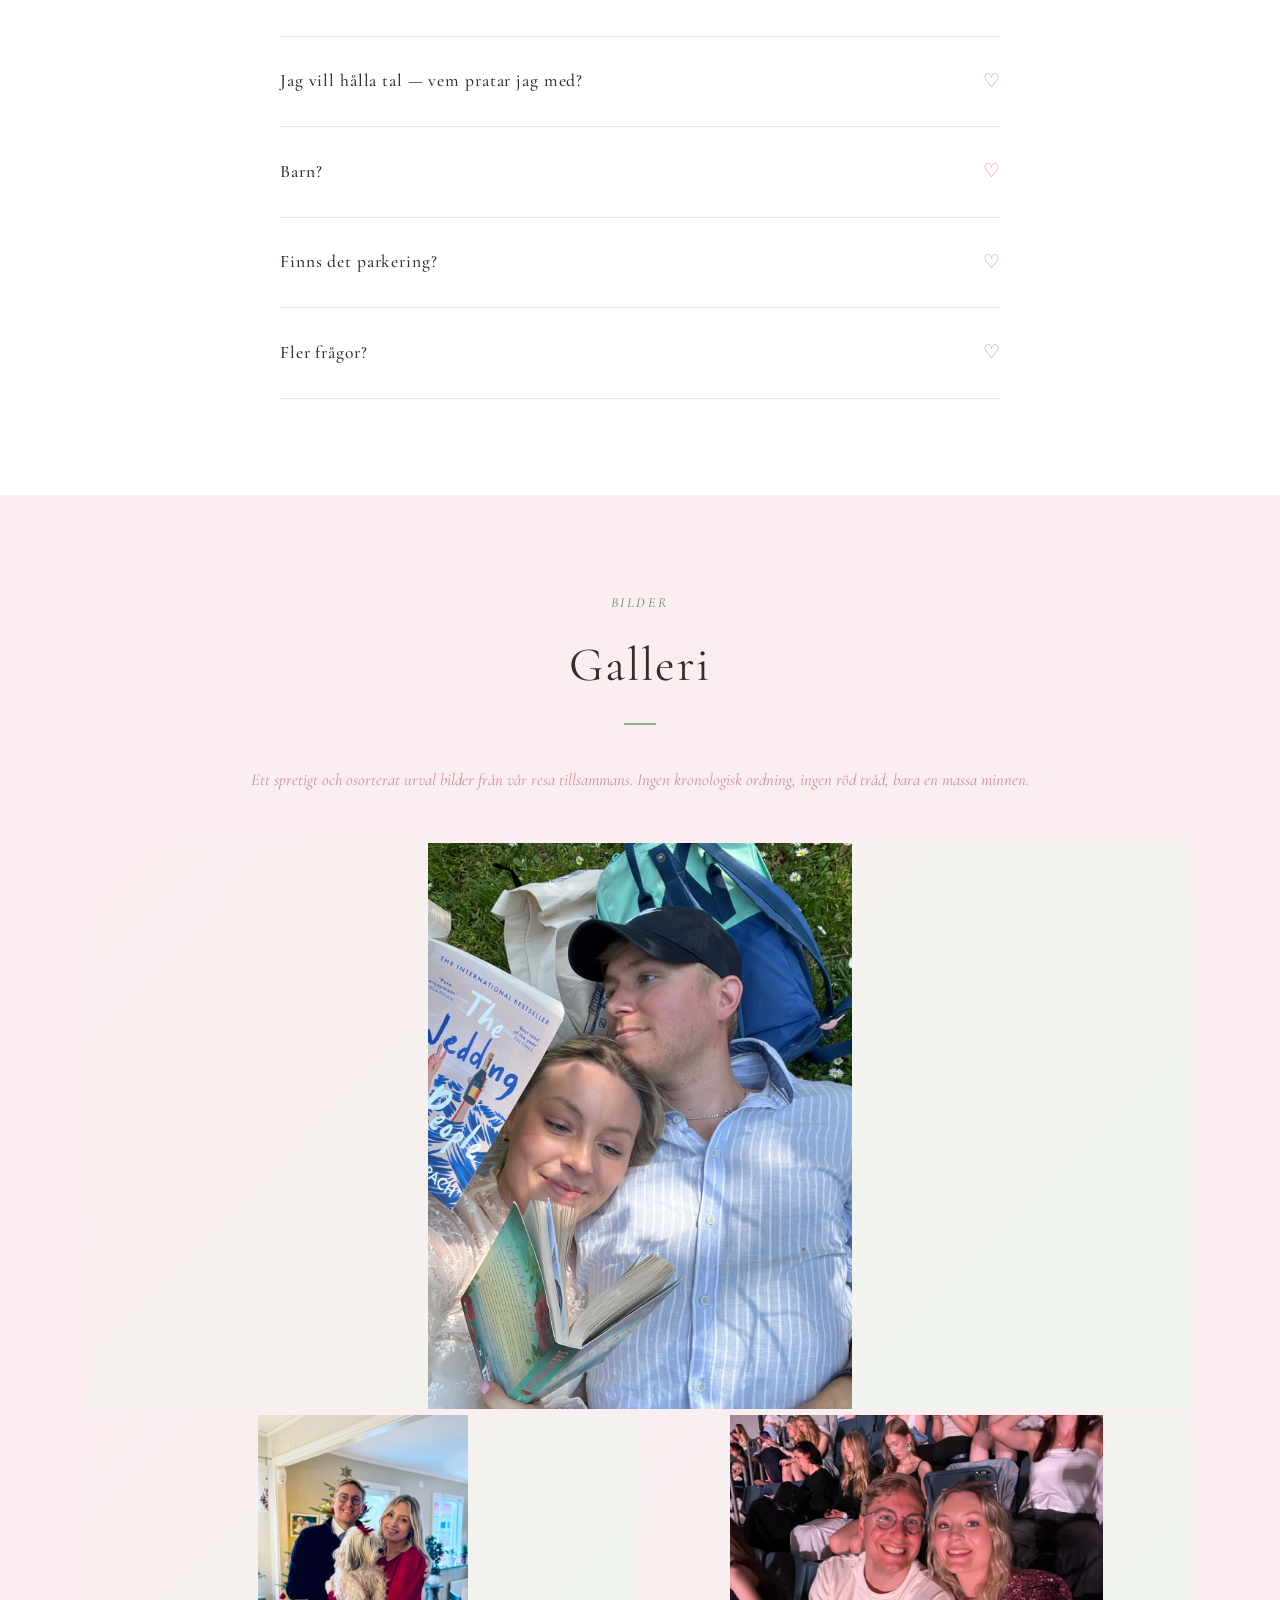
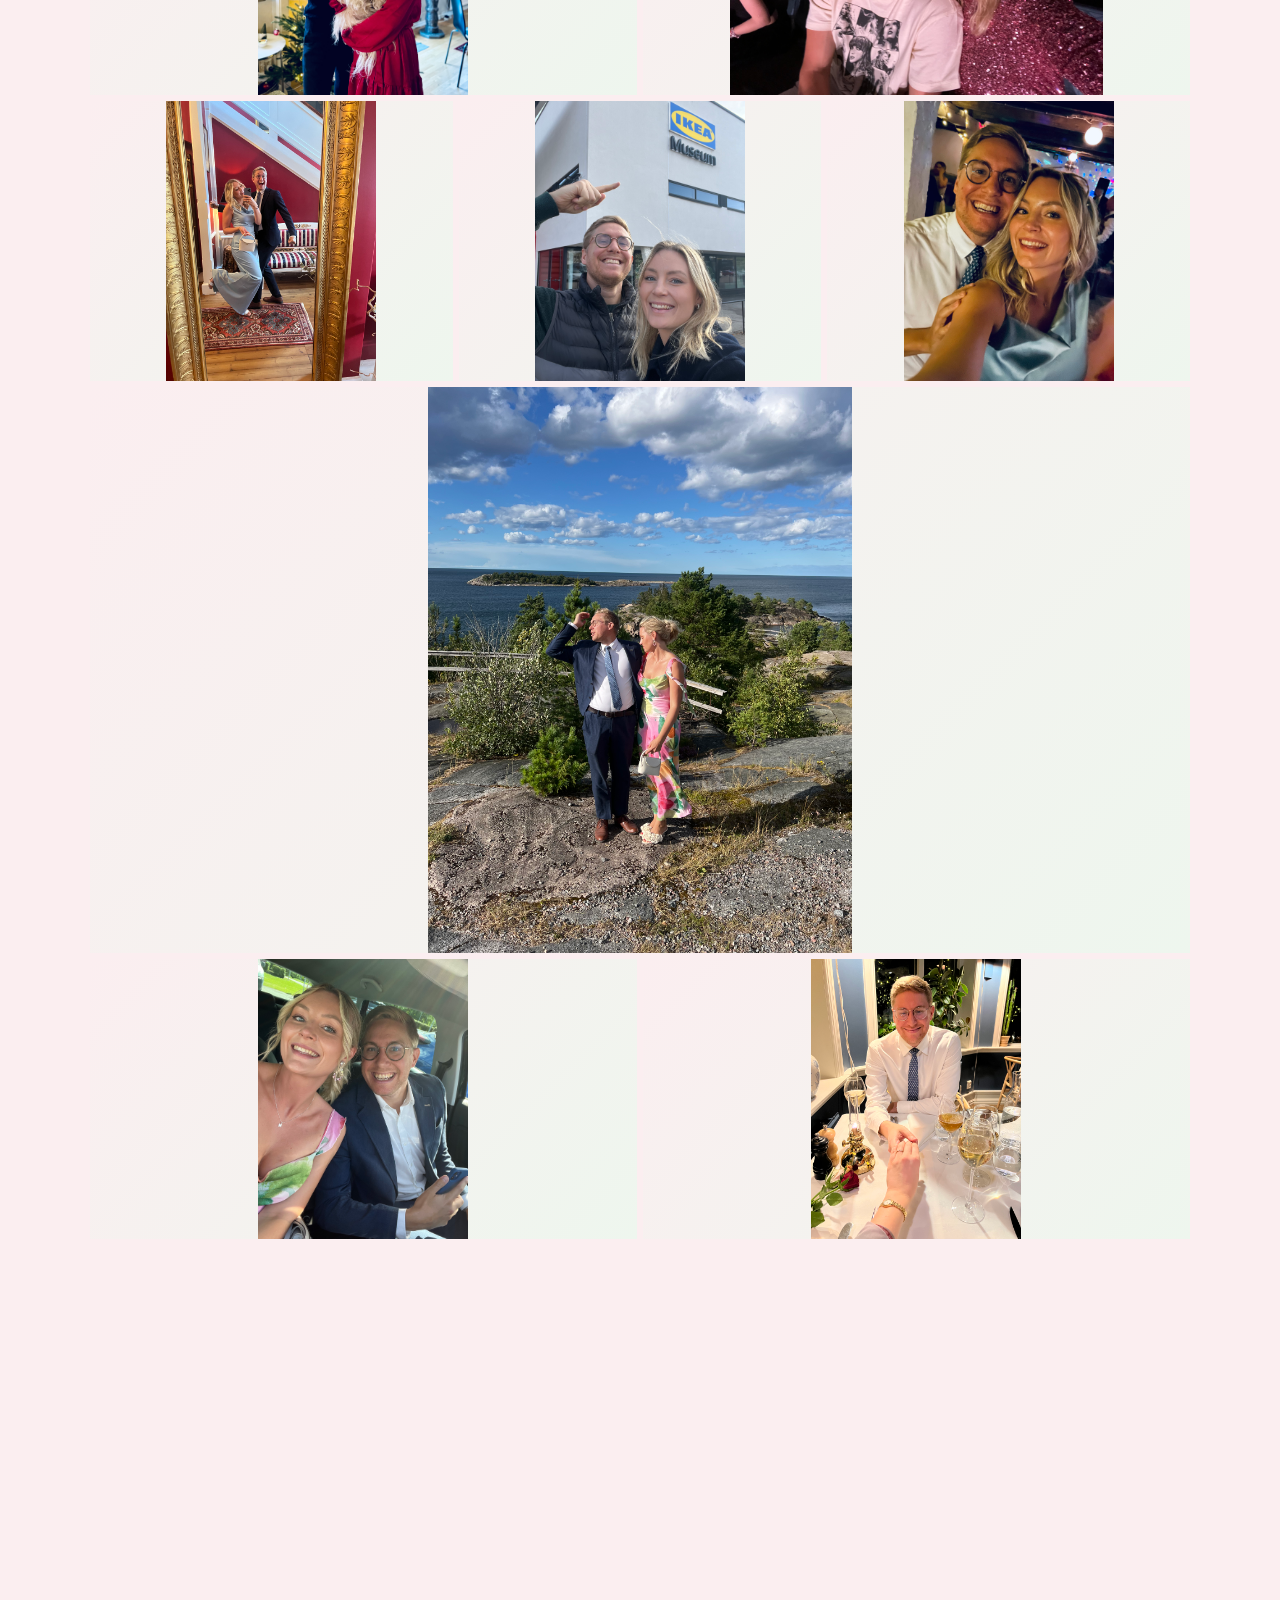
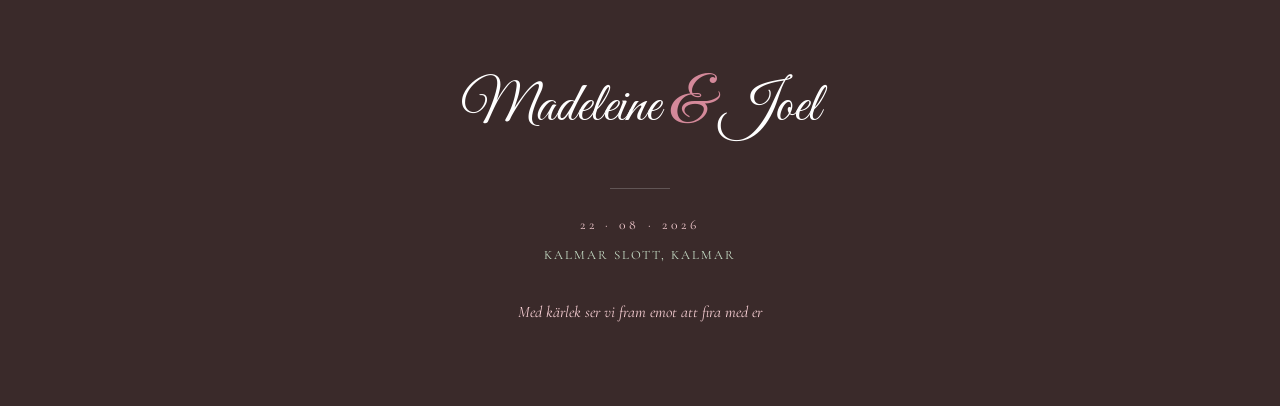
==== commit 07ecedc6: "Boende: uppdatera bokningsinstruktion till ring/maila hotellet https://claude.ai/code/session_015LaQ" ====
--- a/docs/index.html
+++ b/docs/index.html
@@ -334,8 +334,7 @@
             precis intill Kalmar Slott, perfekt läge för hela helgen.
           </p>
           <p class="info-code">
-            Ange koden <strong>Joel&amp;Madeleine2026</strong> vid bokning
-            och få <strong>10 % rabatt</strong>.
+            Boka enklast genom att ringa eller maila hotellet direkt och uppge koden <strong>Joel&amp;Madeleine2026</strong> för att få <strong>10 % rabatt</strong>.
           </p>
           <p class="info-address">Slottsvägen 7 · Kalmar</p>
           <p style="margin-top:0.8rem;font-size:0.95rem;">
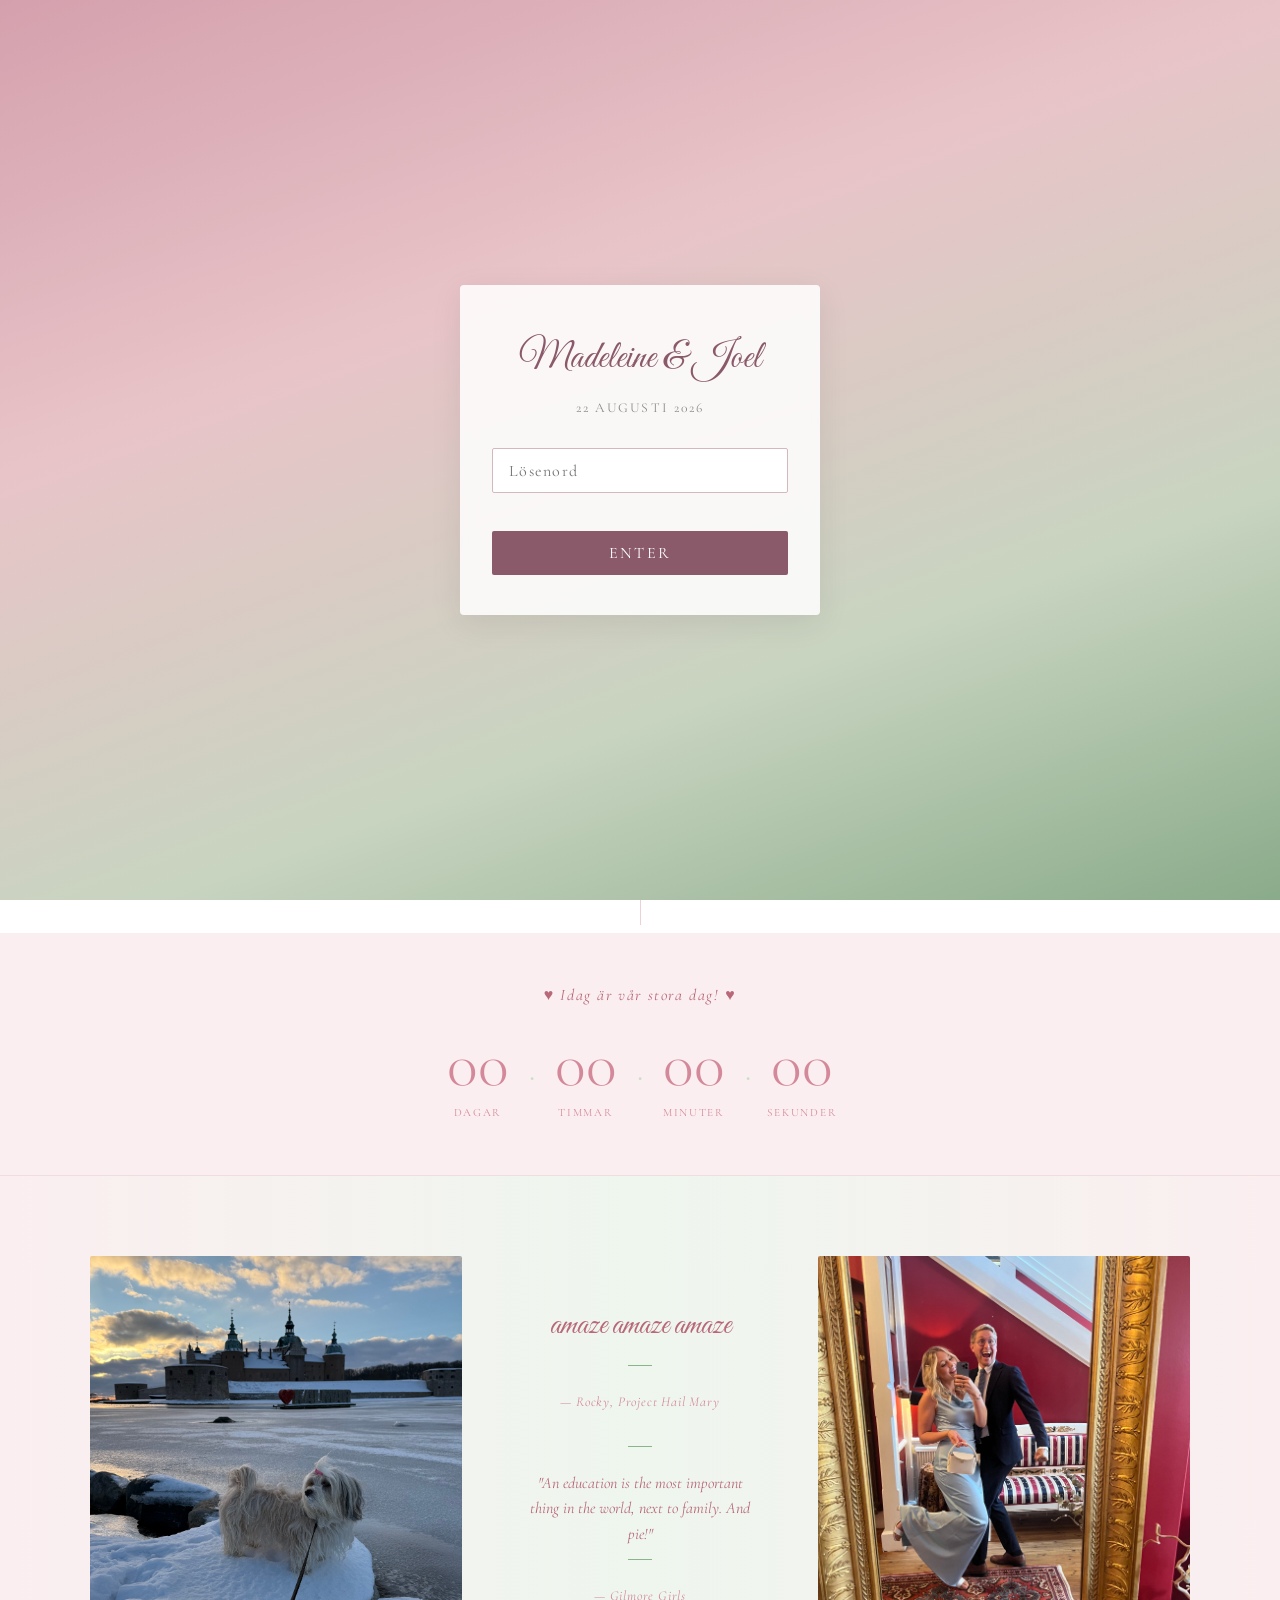
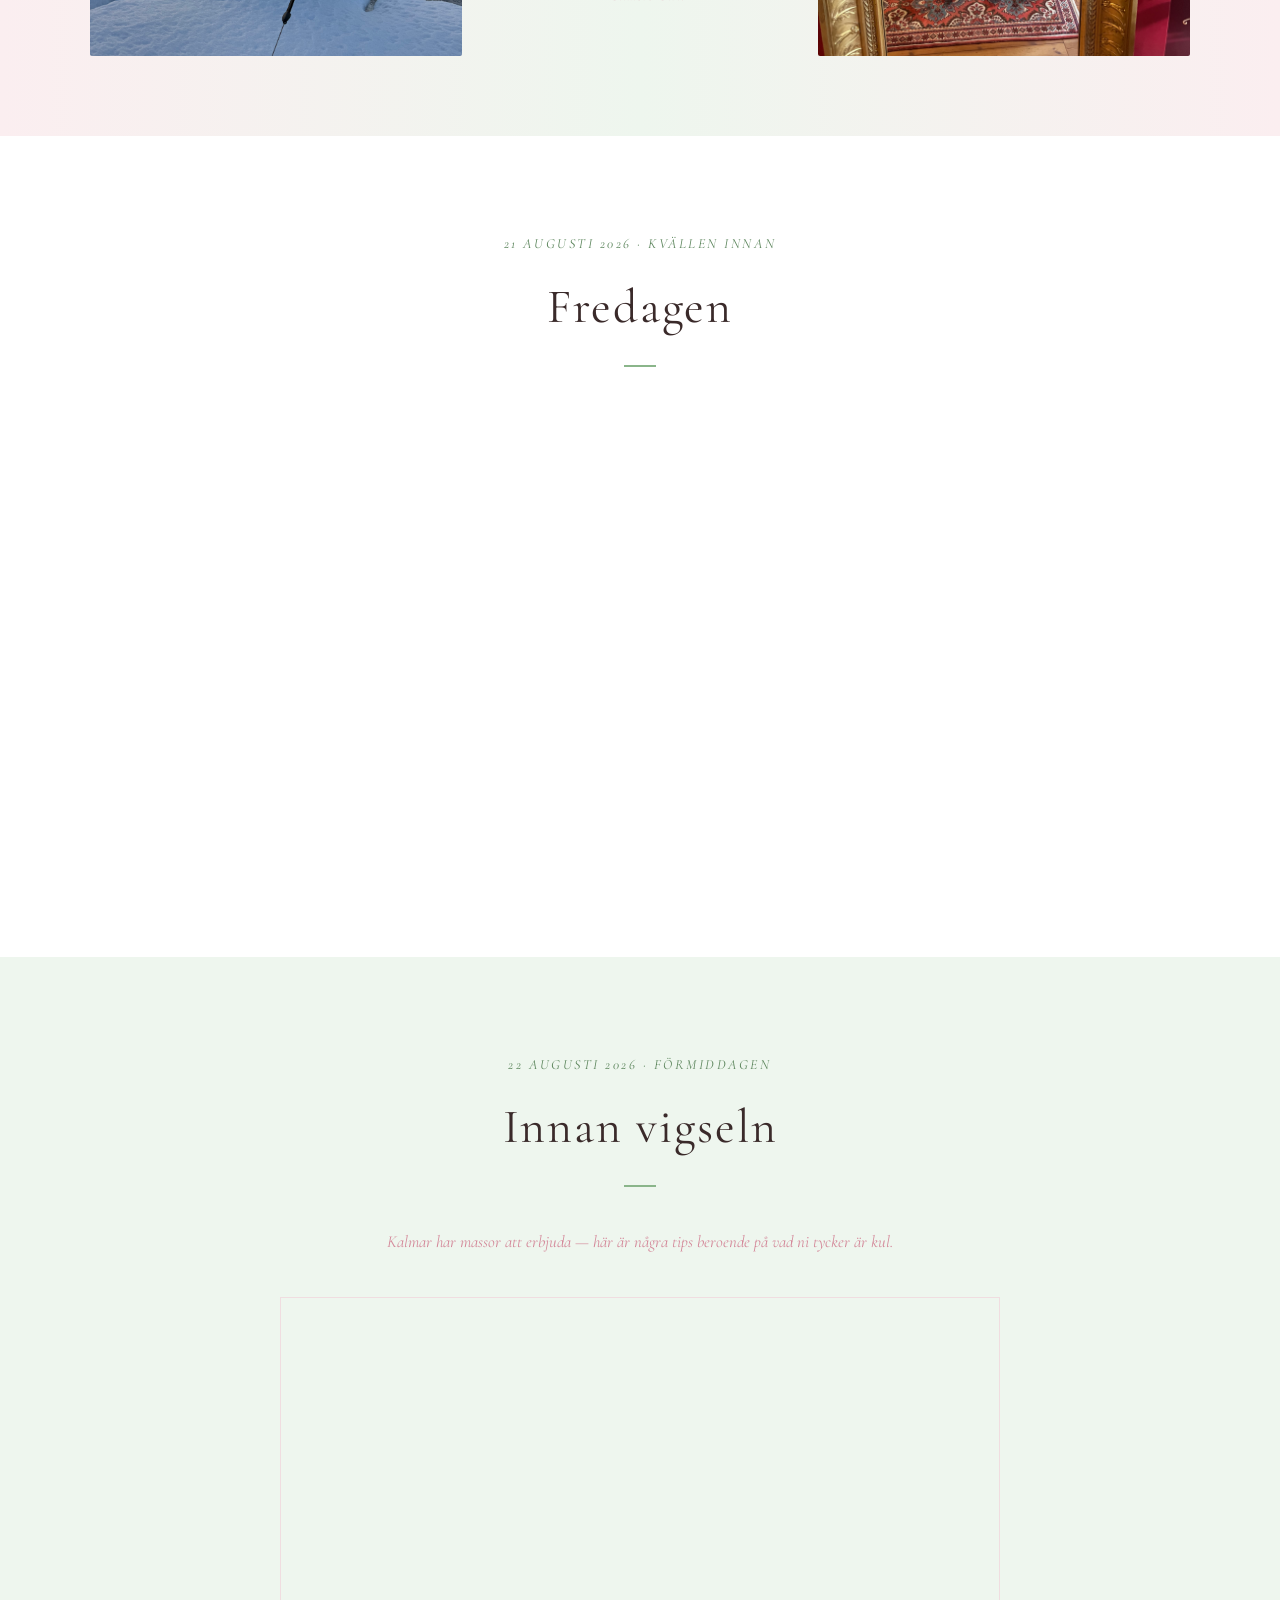
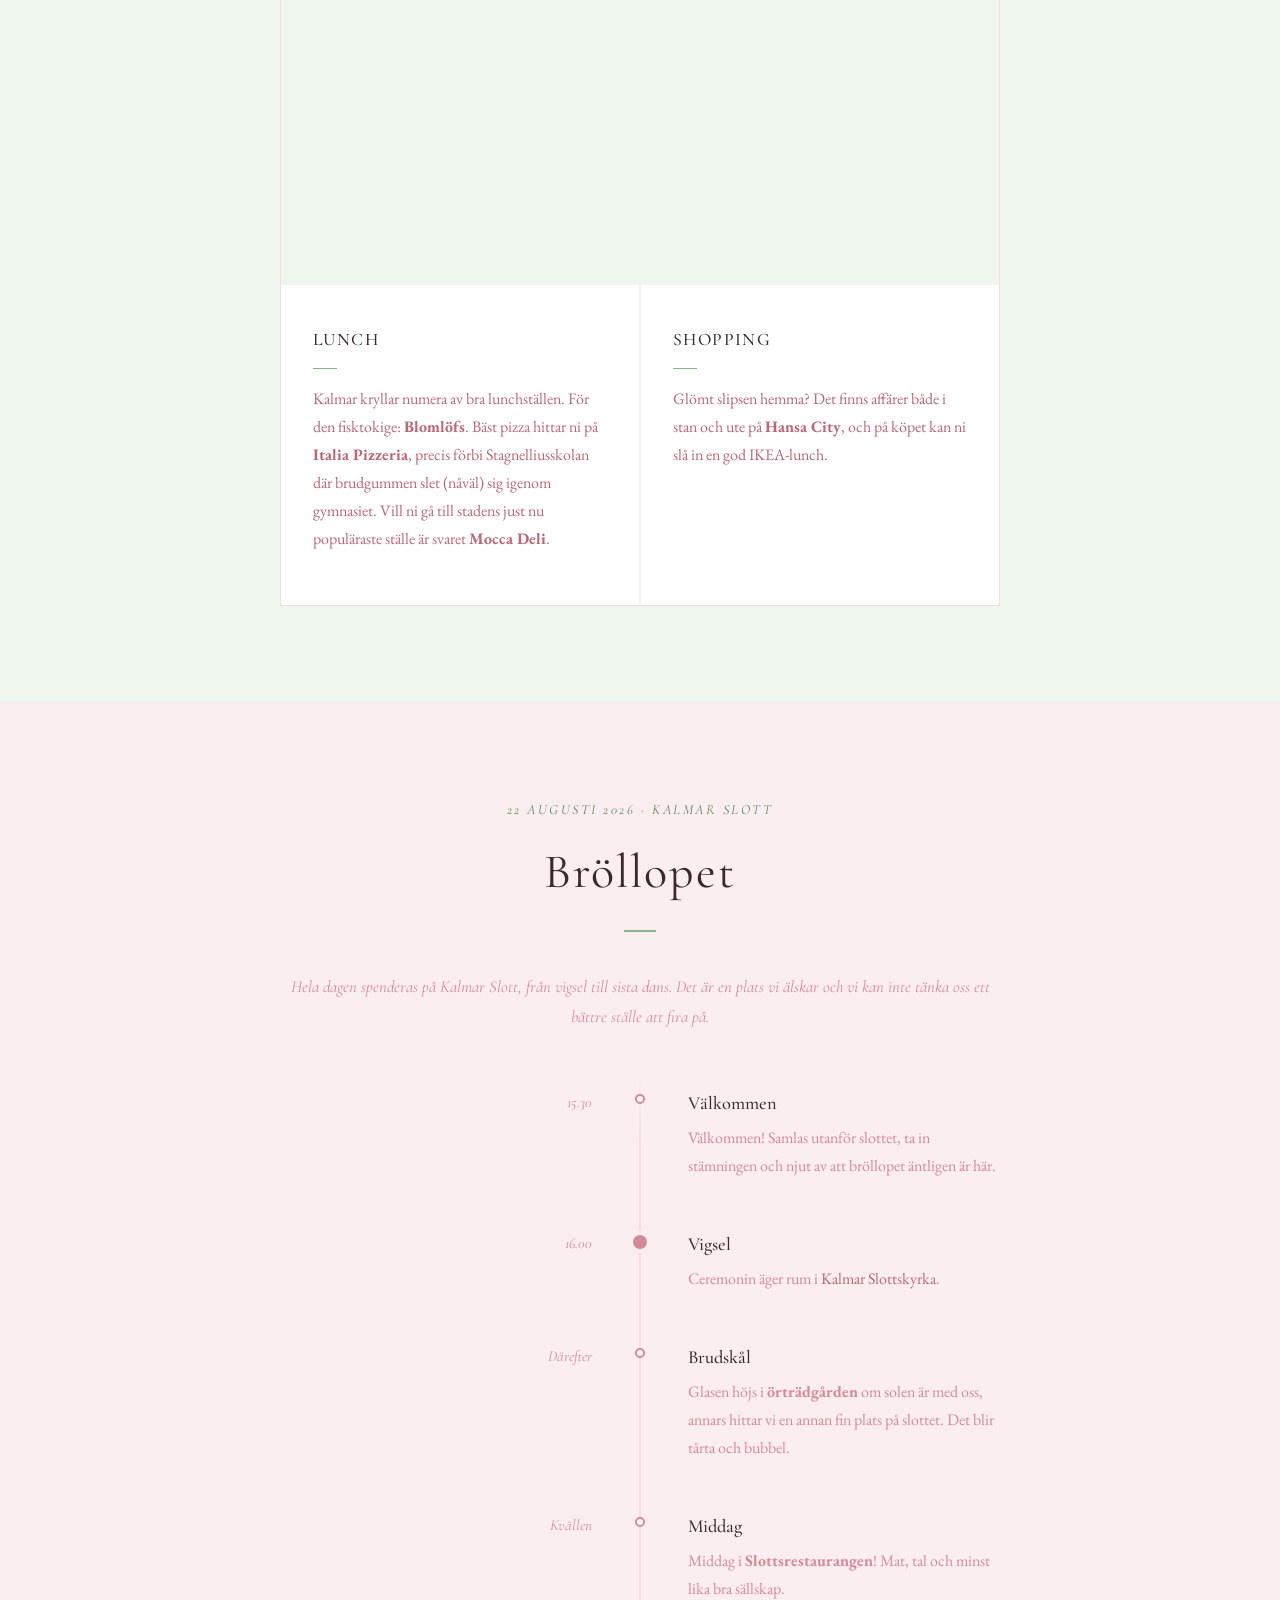
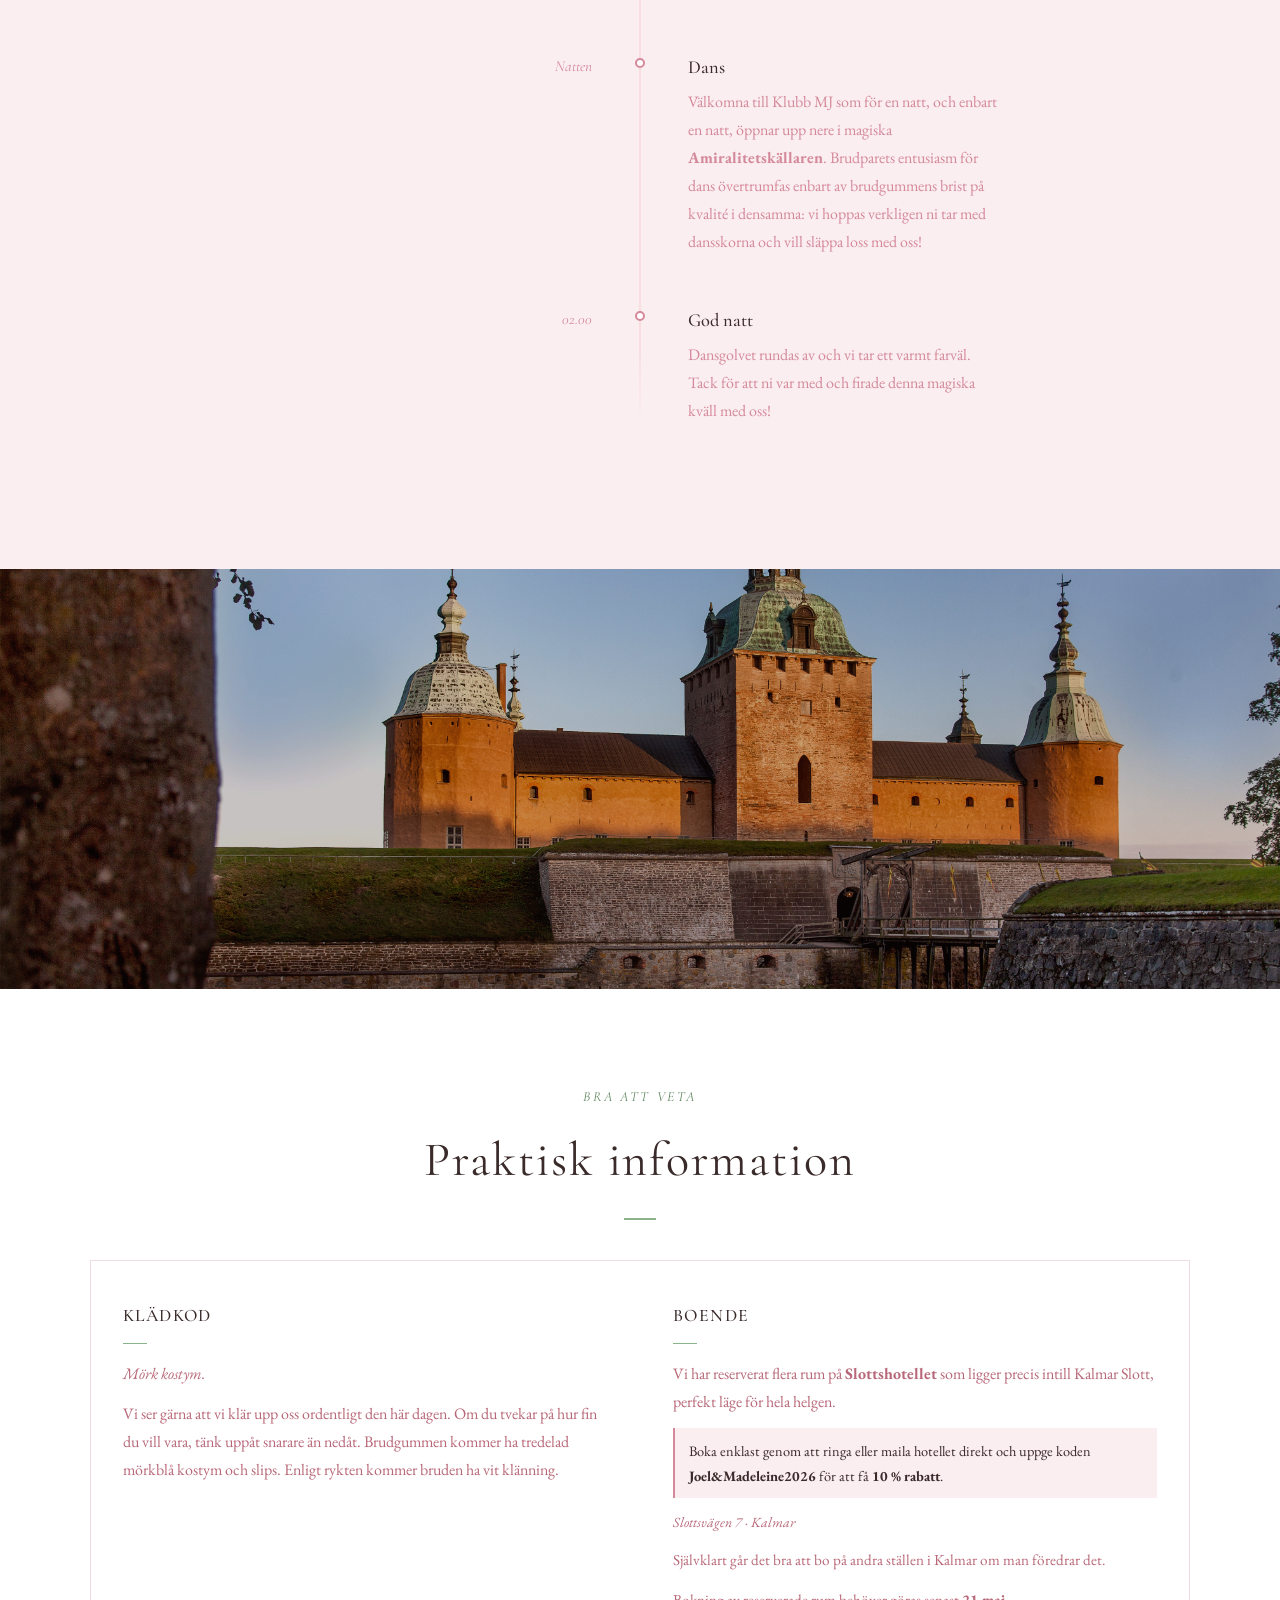
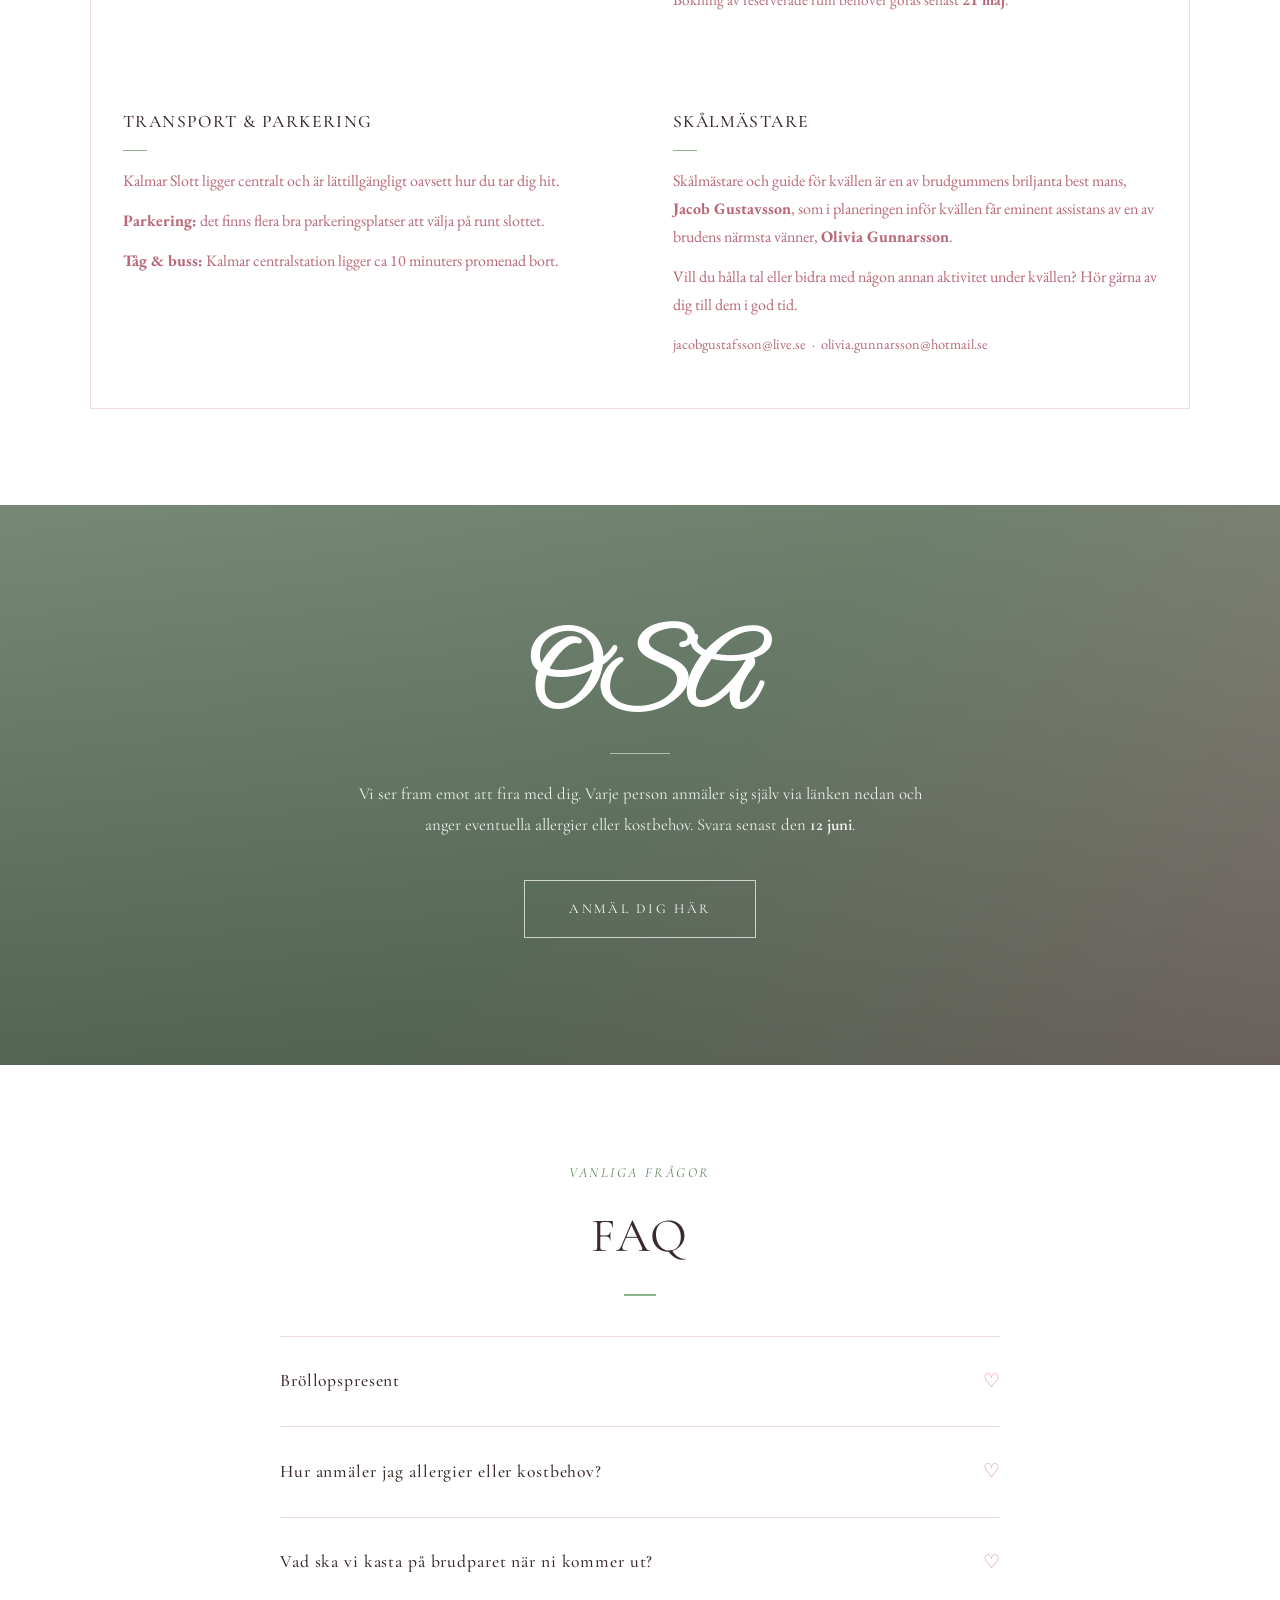
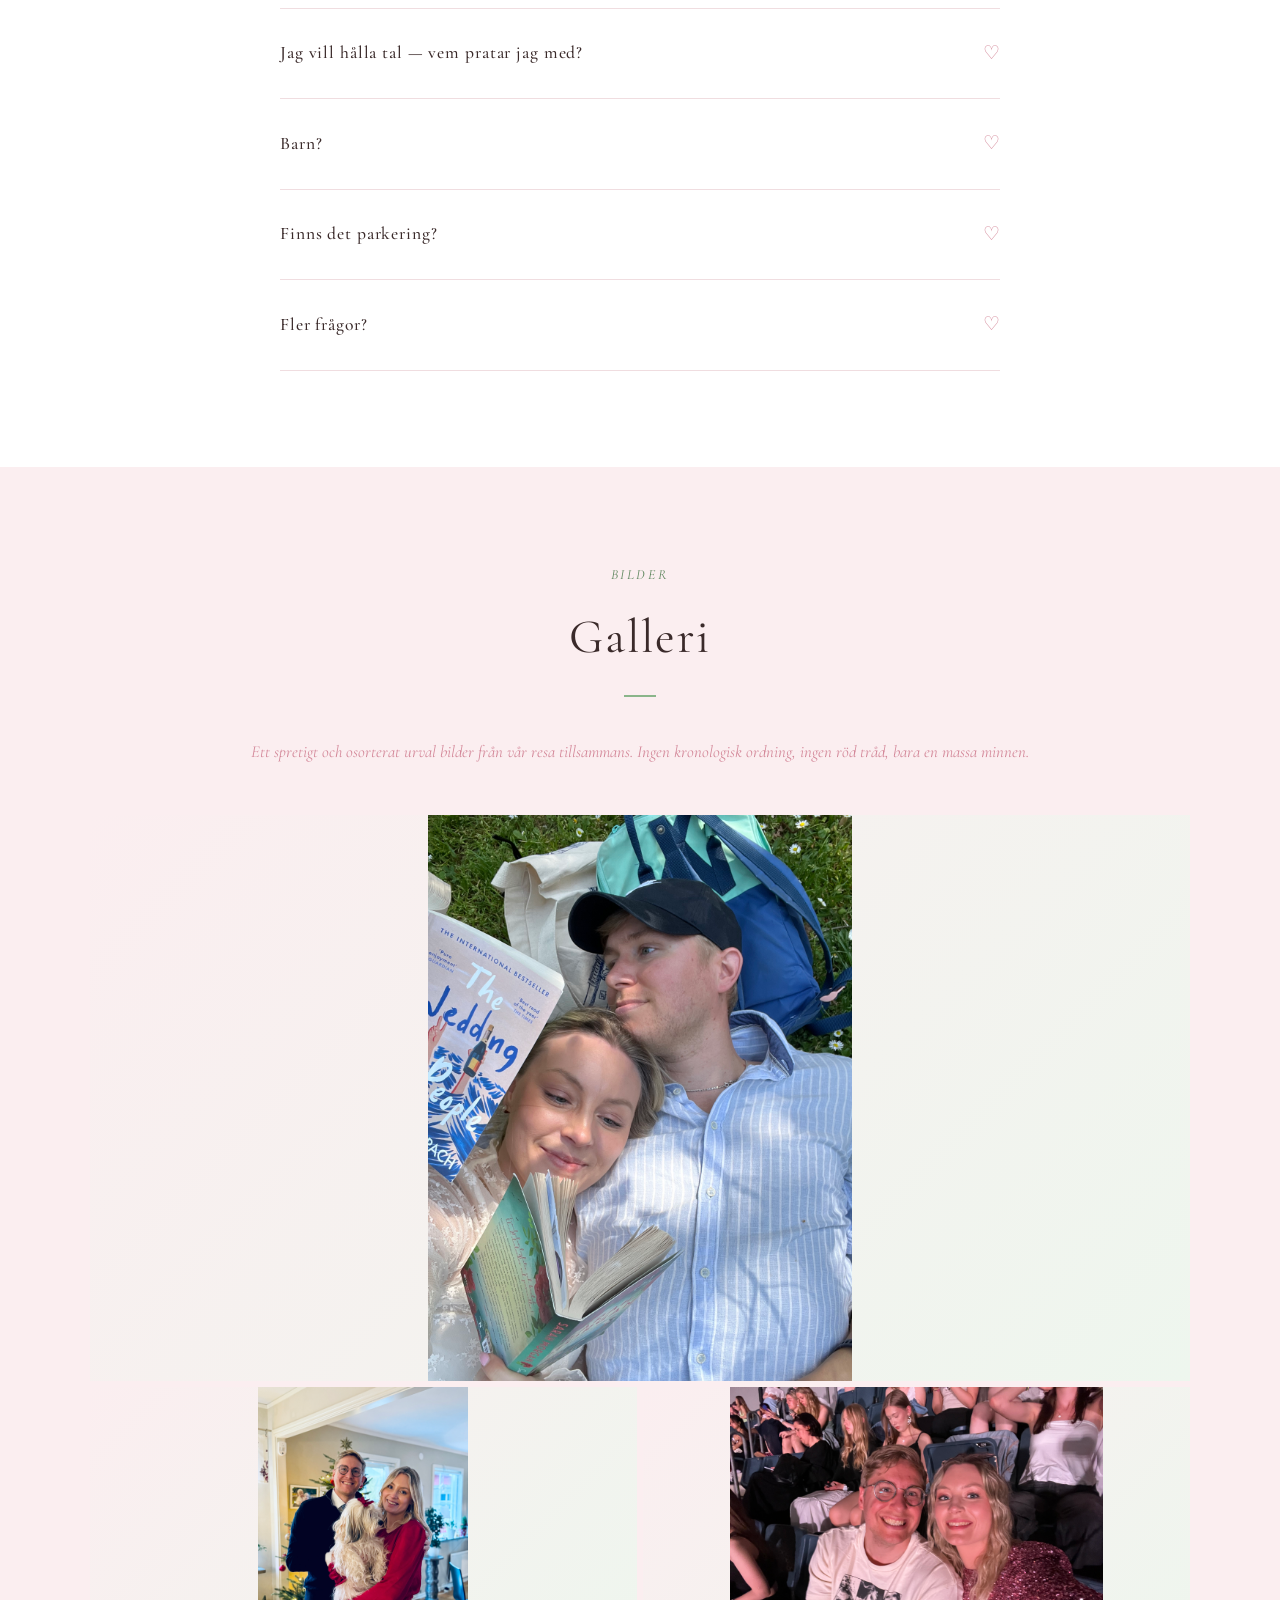
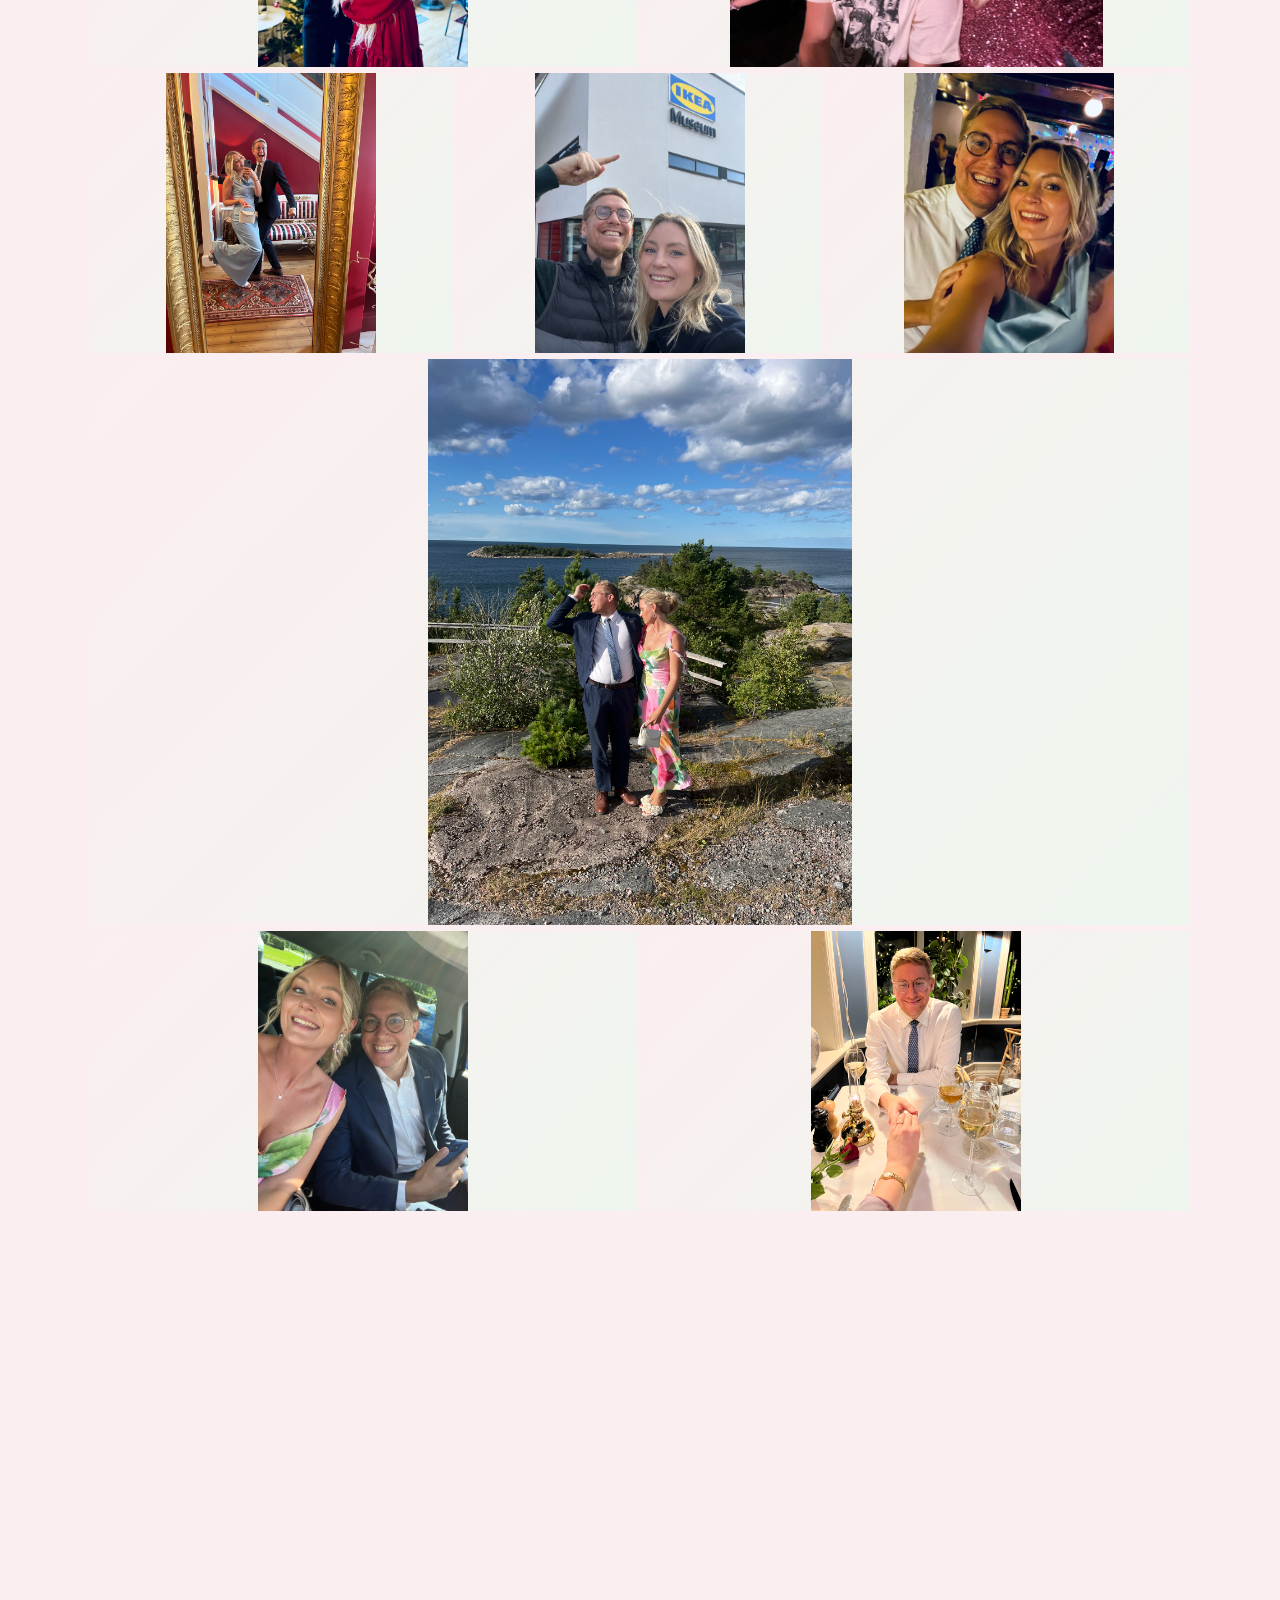
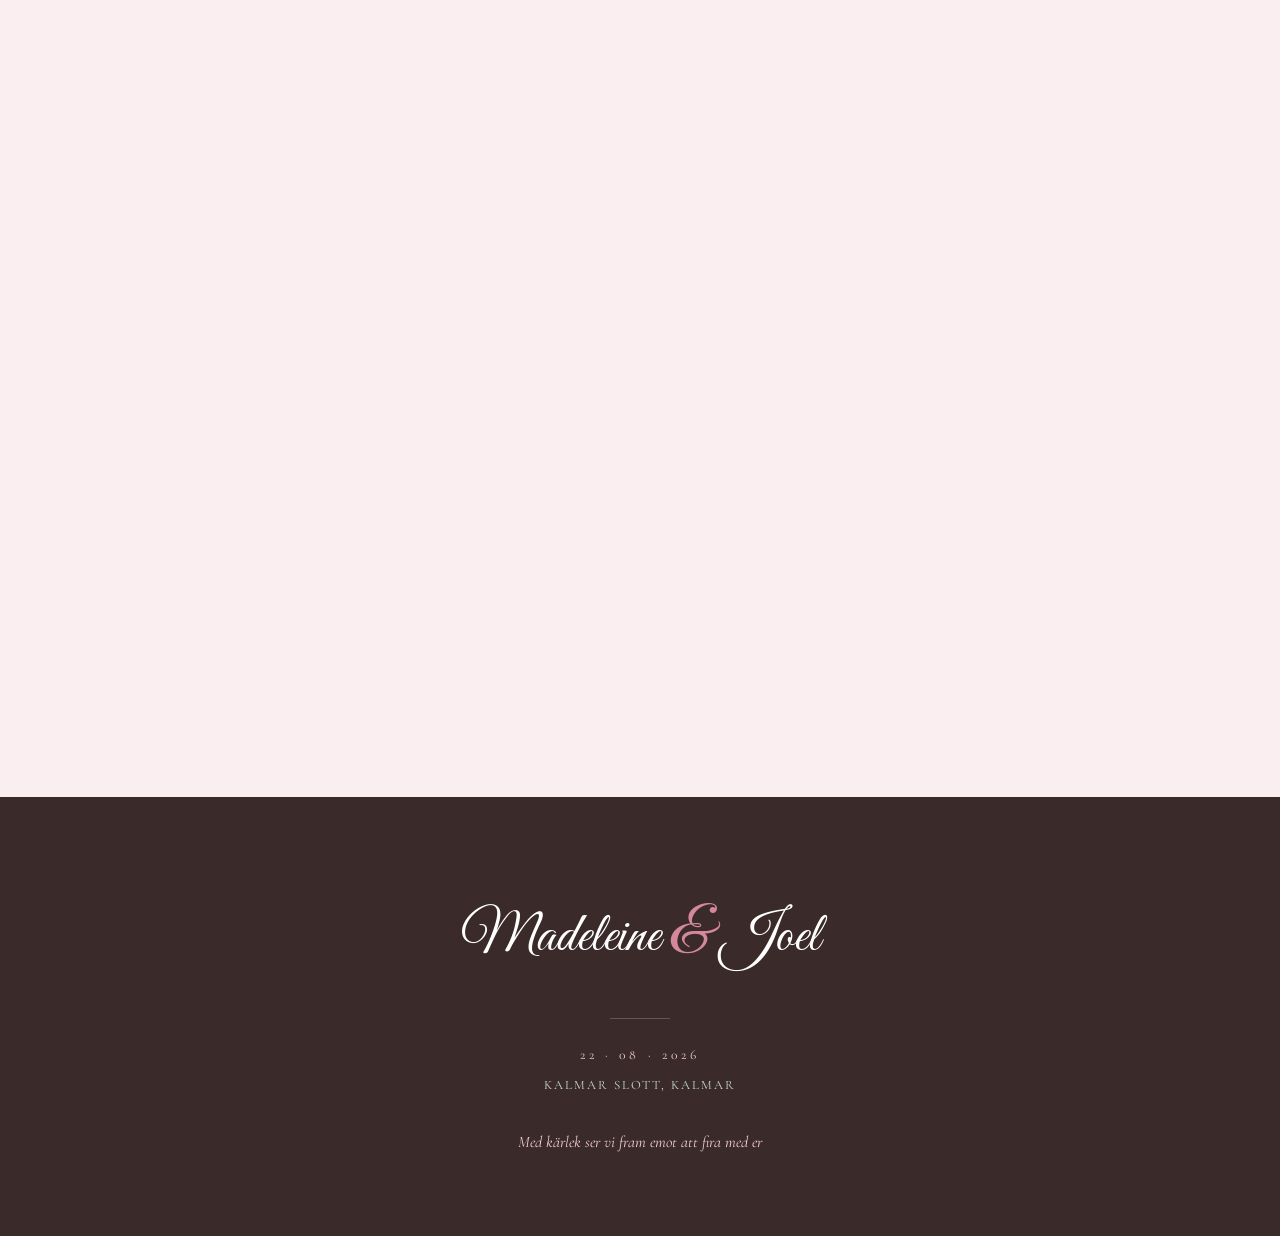
==== commit 956dfdb3: "Diverse: Blomlöfs, tårta och bubbel, ta bort dublett, lägg till 4 nya bilder https://claude.ai/code/" ====
--- a/docs/index.html
+++ b/docs/index.html
@@ -216,7 +216,7 @@
         <div class="info-card fade-in">
           <h3>Lunch</h3>
           <div class="card-rule"></div>
-          <p>Kalmar kryllar numera av bra lunchställen. För den fisktokige: <strong>Blomlöfs Fisk</strong>. Bäst pizza hittar ni på <strong>Italia Pizzeria</strong>, precis förbi Stagnelliusskolan där brudgummen slet (nåväl) sig igenom gymnasiet. Vill ni gå till stadens just nu populäraste ställe är svaret <strong>Mocca Deli</strong>.</p>
+          <p>Kalmar kryllar numera av bra lunchställen. För den fisktokige: <strong>Blomlöfs</strong>. Bäst pizza hittar ni på <strong>Italia Pizzeria</strong>, precis förbi Stagnelliusskolan där brudgummen slet (nåväl) sig igenom gymnasiet. Vill ni gå till stadens just nu populäraste ställe är svaret <strong>Mocca Deli</strong>.</p>
         </div>
 
         <div class="info-card fade-in">
@@ -264,7 +264,7 @@
           <div class="tl-line"><div class="tl-dot"></div></div>
           <div class="tl-body">
             <h3>Brudskål</h3>
-            <p>Glasen höjs i <strong>örträdgården</strong> om solen är med oss, annars hittar vi en annan fin plats på slottet. Det blir tårta också, naturligtvis (sen resten). Skålmästaren guidar er rätt!</p>
+            <p>Glasen höjs i <strong>örträdgården</strong> om solen är med oss, annars hittar vi en annan fin plats på slottet. Det blir tårta och bubbel.</p>
           </div>
         </div>
 
@@ -562,11 +562,23 @@
         </div>
 
         <div class="gallery-item gallery-item--sm fade-in">
-          <div class="gallery-img"><img src="images/IMG_3996 2.jpeg" alt="Madeleine och Joel" /></div>
-        </div>
-
-        <div class="gallery-item gallery-item--sm fade-in">
           <div class="gallery-img"><img src="images/IMG_2599.jpeg" alt="Madeleine och Joel" /></div>
+        </div>
+
+        <div class="gallery-item fade-in">
+          <div class="gallery-img"><img src="images/IMG_9774.jpeg" alt="Madeleine och Joel" /></div>
+        </div>
+
+        <div class="gallery-item fade-in">
+          <div class="gallery-img"><img src="images/IMG_0711.jpeg" alt="Madeleine och Joel" /></div>
+        </div>
+
+        <div class="gallery-item gallery-item--wide fade-in">
+          <div class="gallery-img"><img src="images/305185DD-3C43-4081-98BA-46CBC3AB381D.jpeg" alt="Madeleine och Joel" /></div>
+        </div>
+
+        <div class="gallery-item fade-in">
+          <div class="gallery-img"><img src="images/814529D8-8A9B-4657-80E4-A39D5EB3B203.jpeg" alt="Madeleine och Joel" /></div>
         </div>
 
         <div class="gallery-item fade-in">
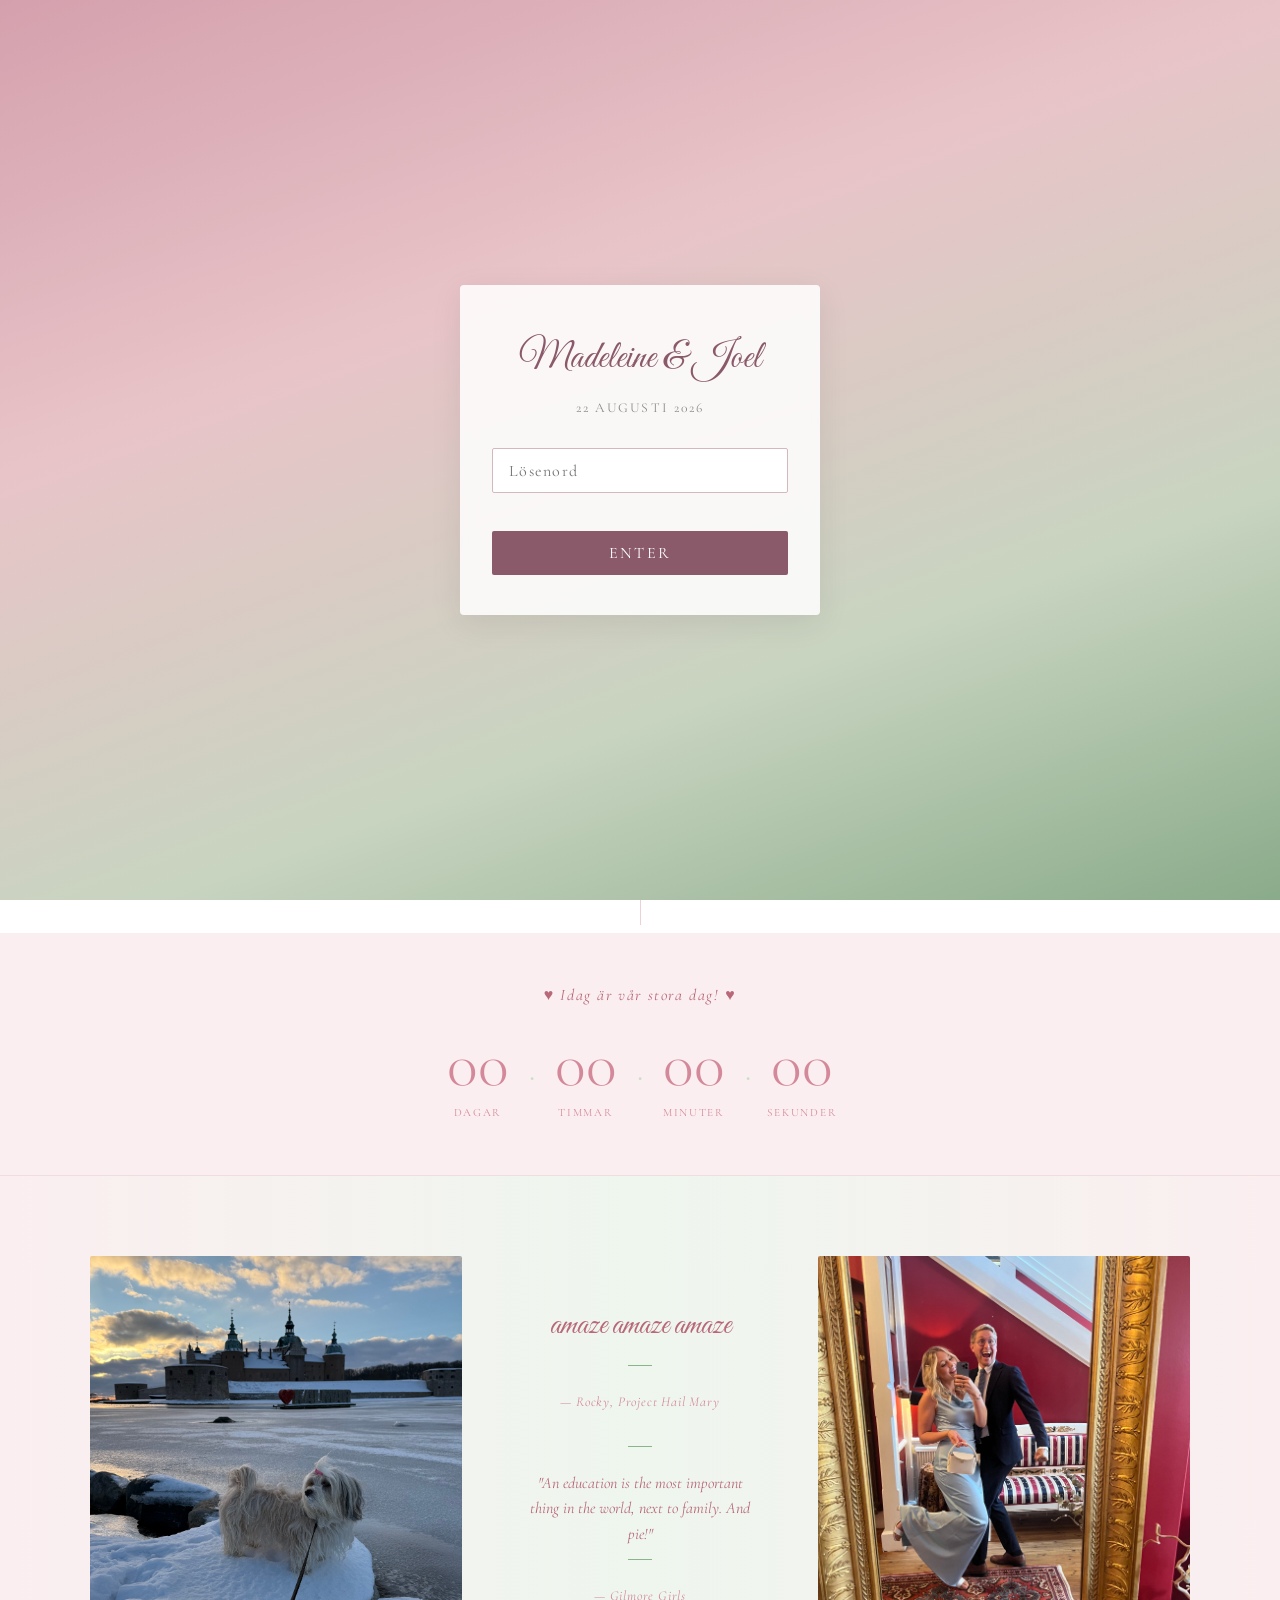
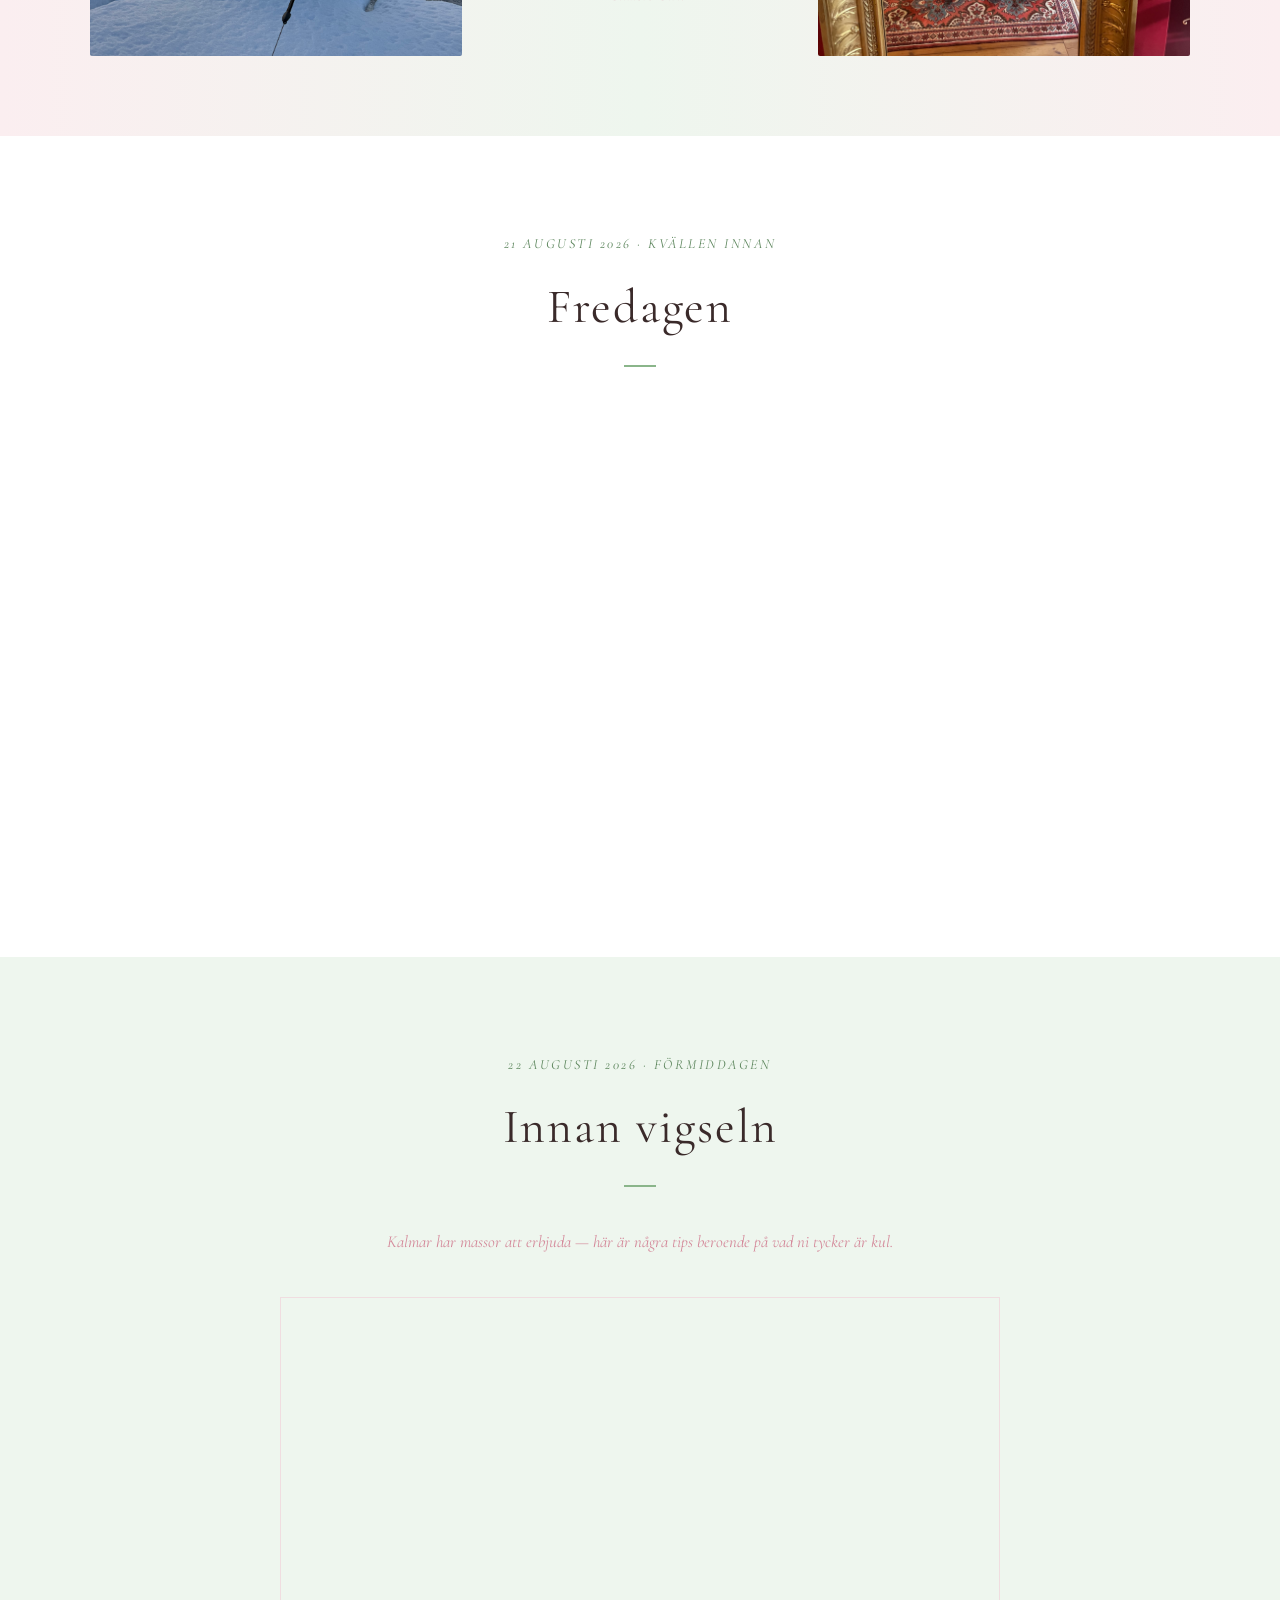
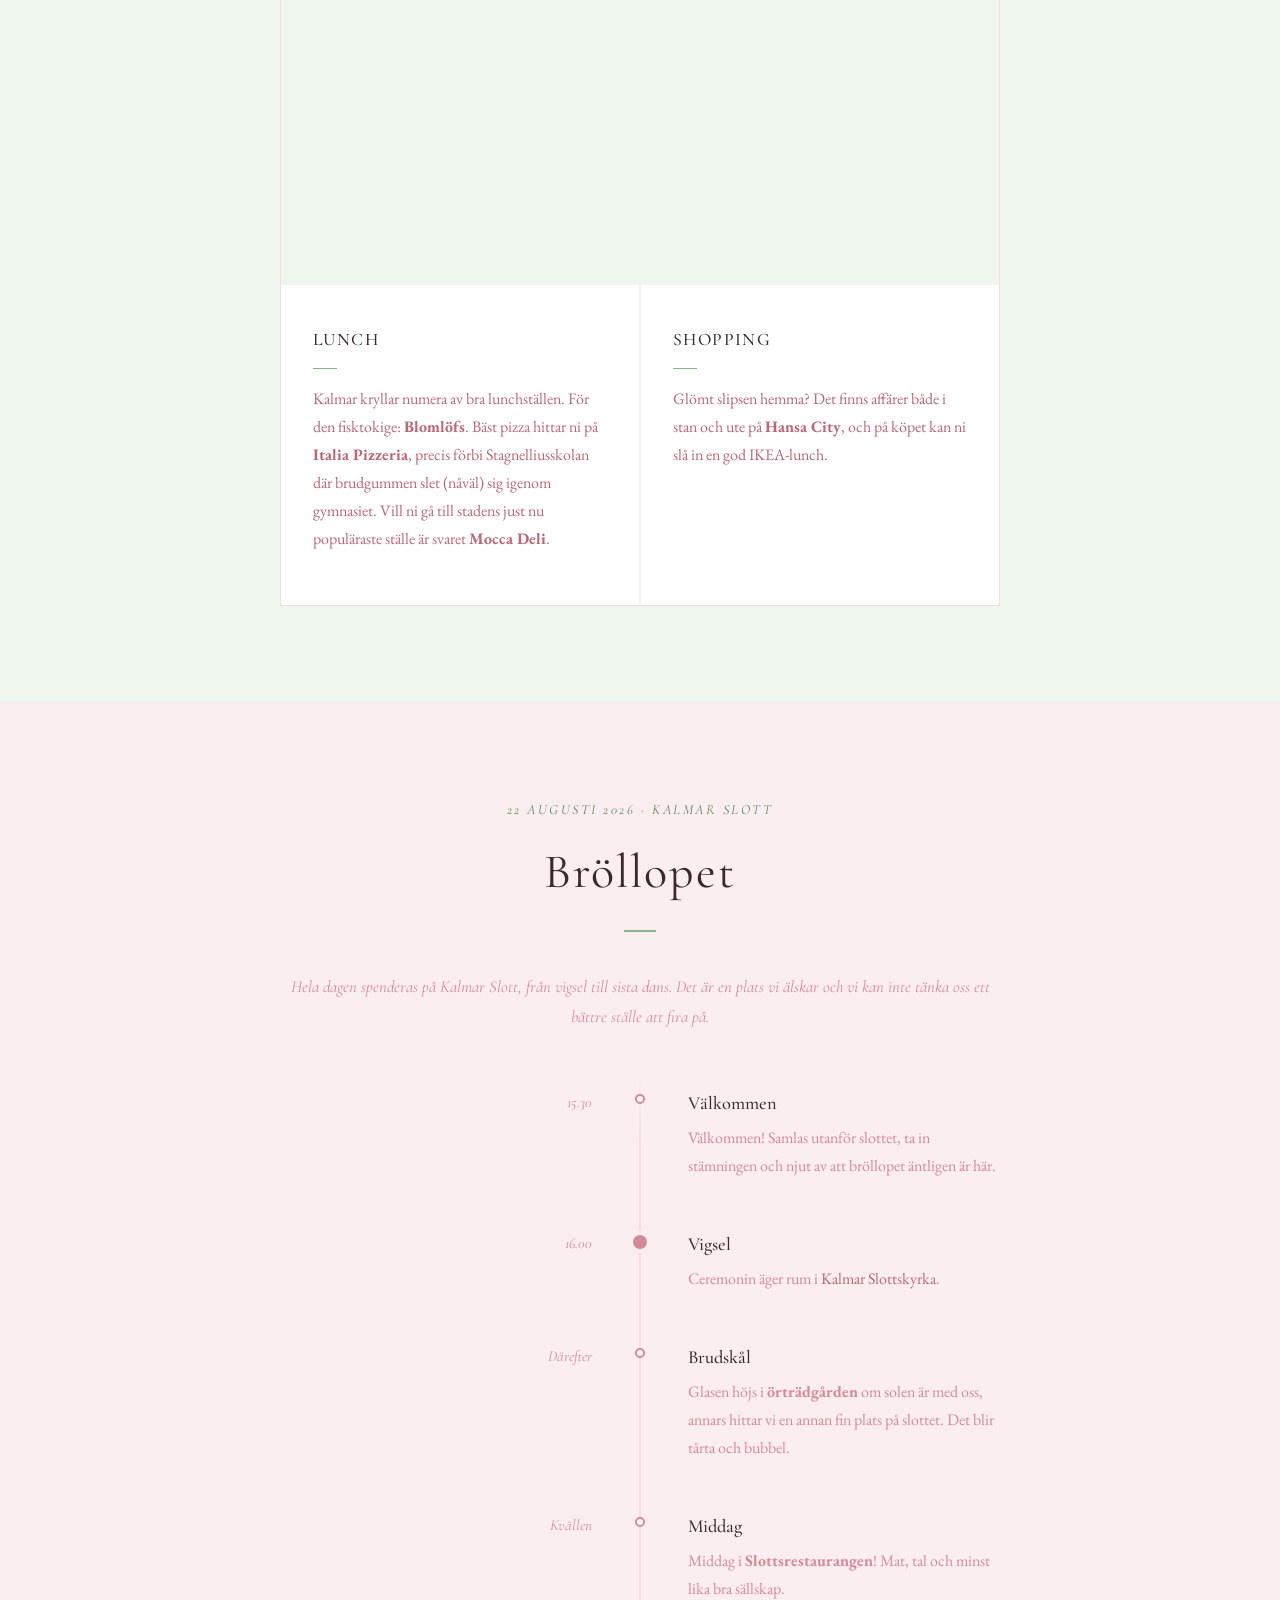
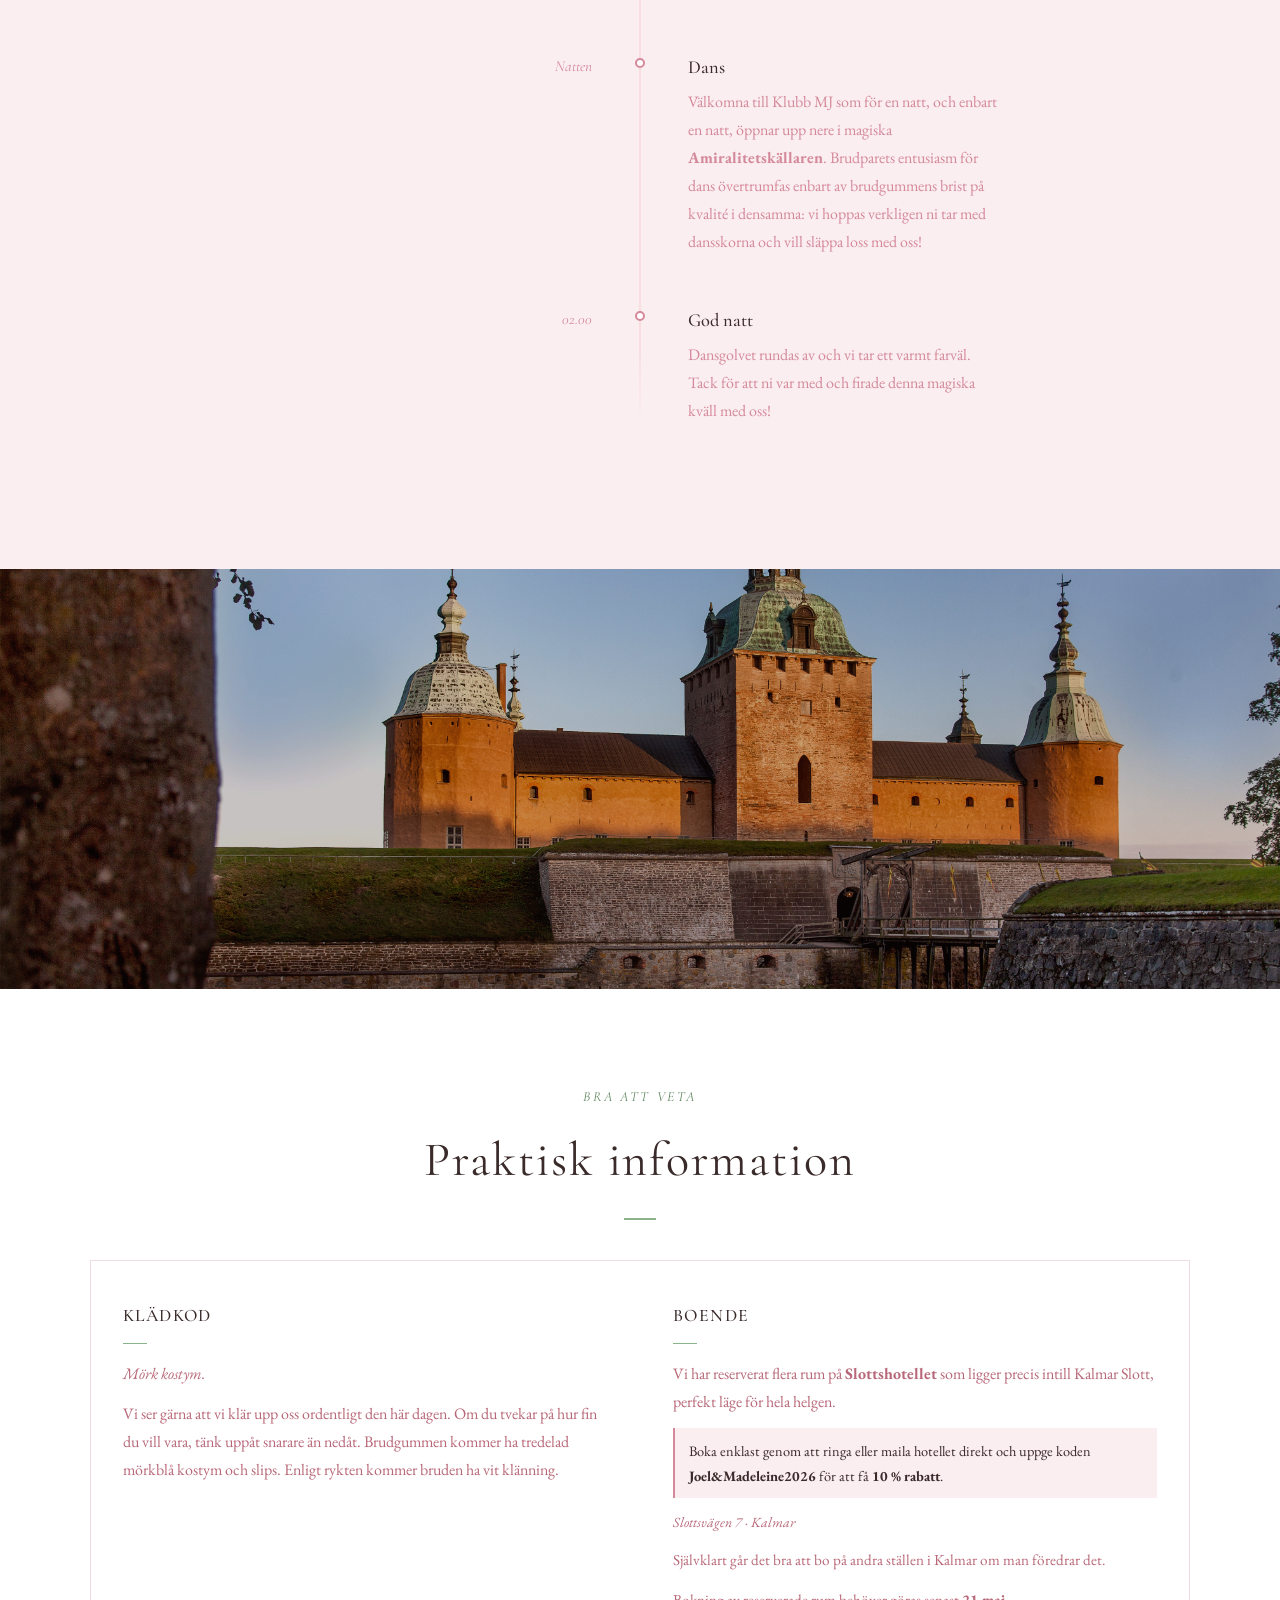
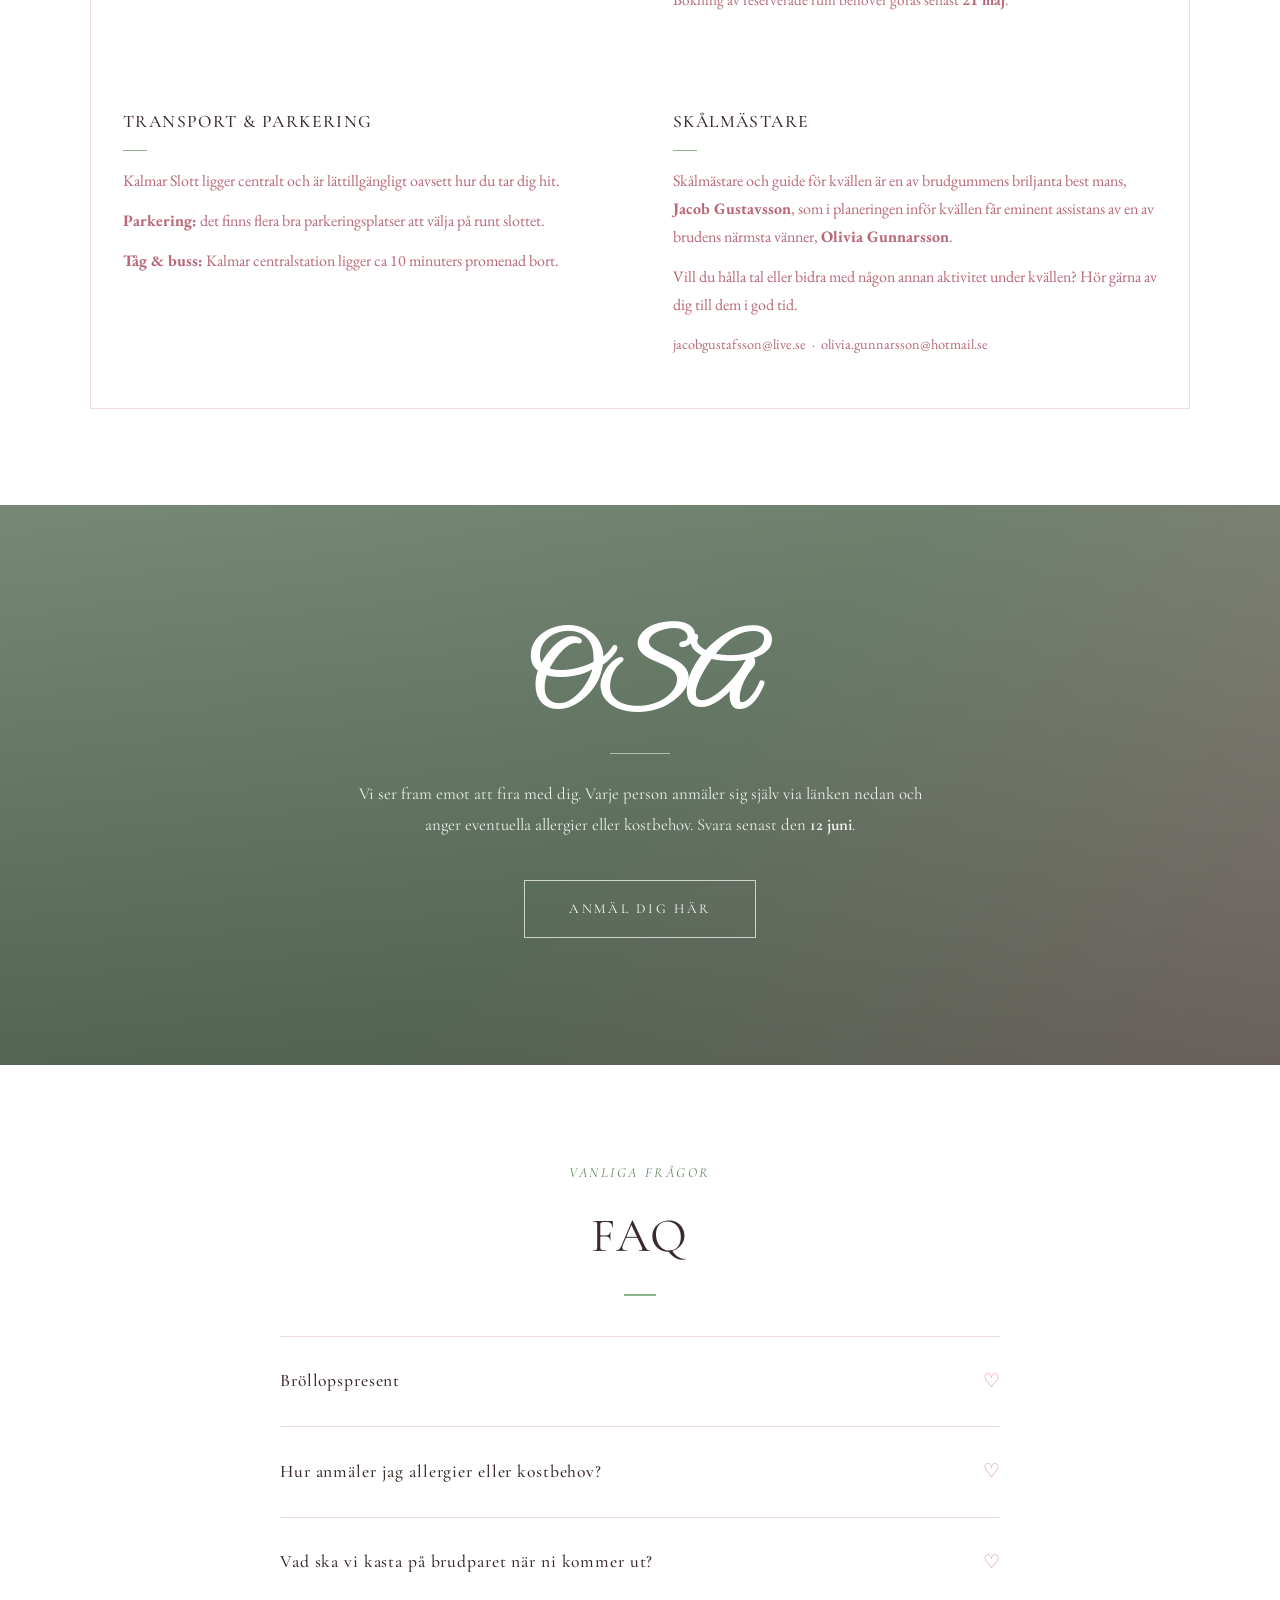
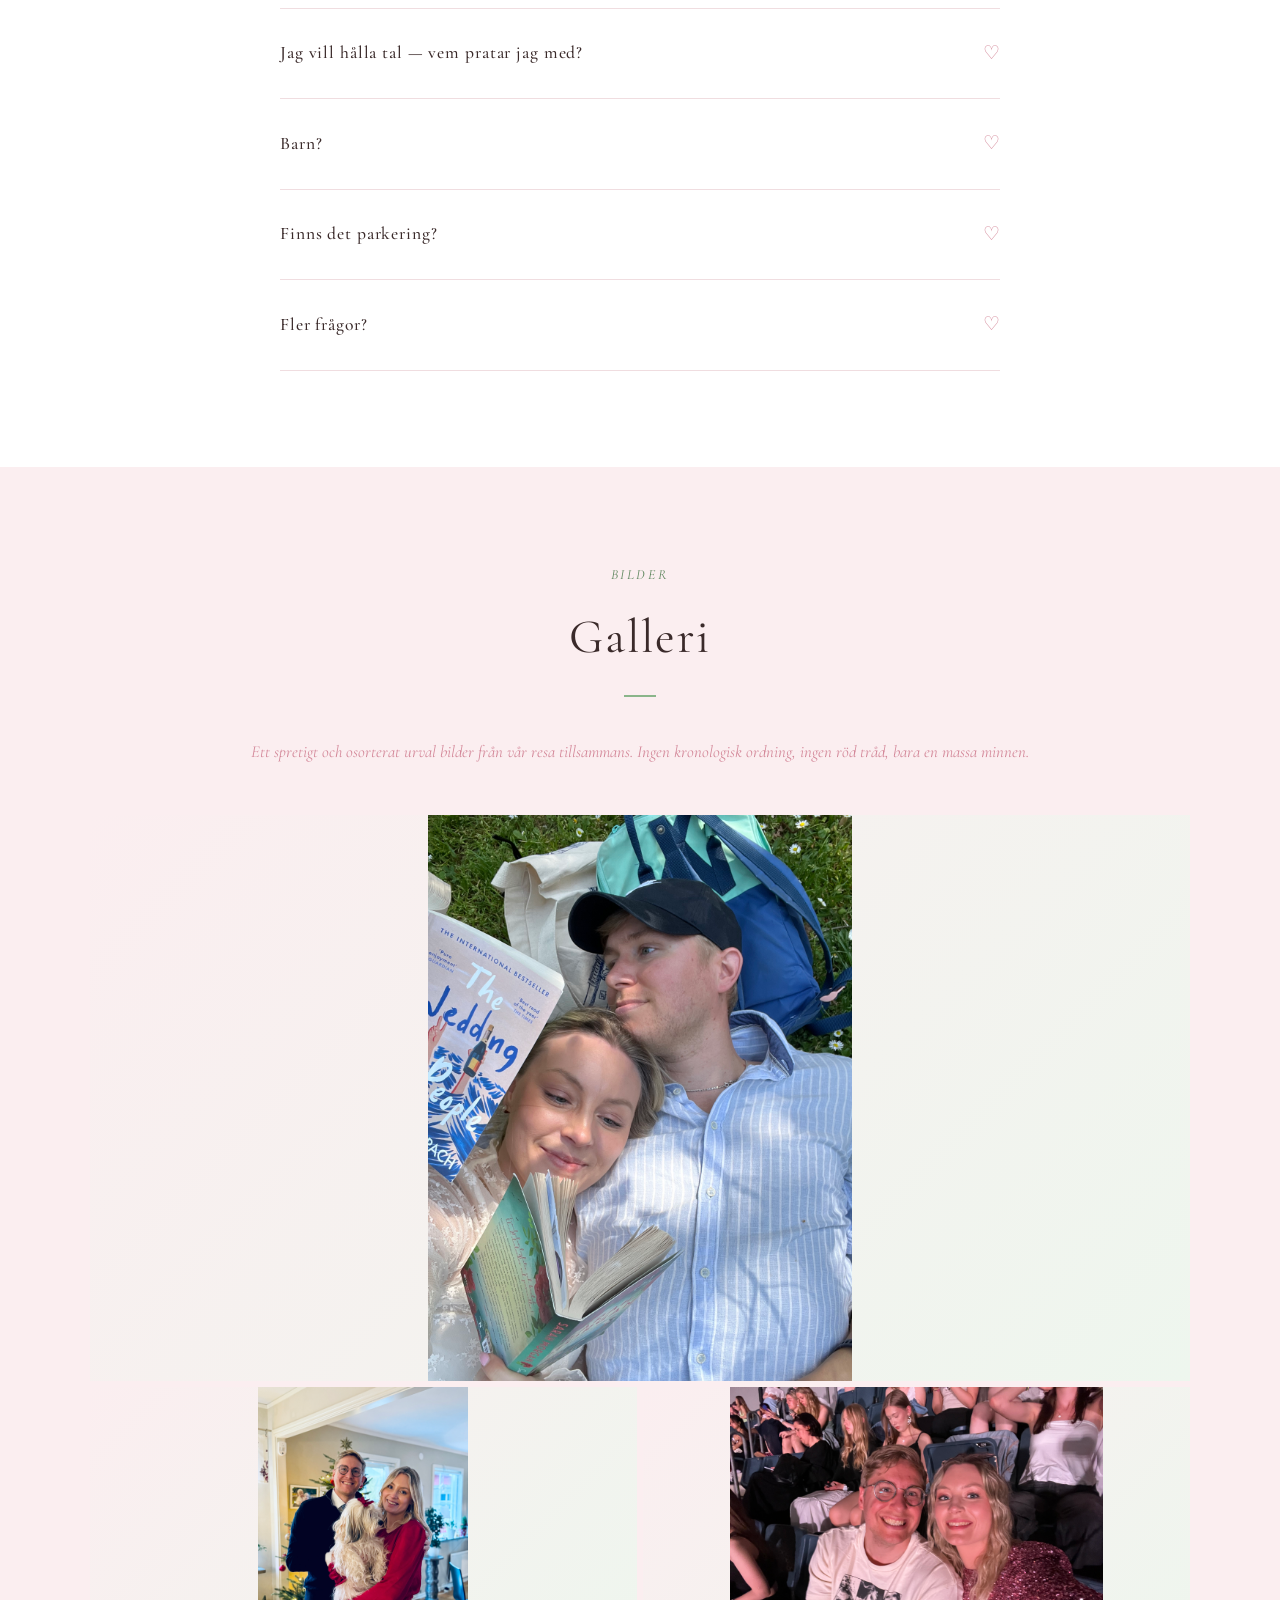
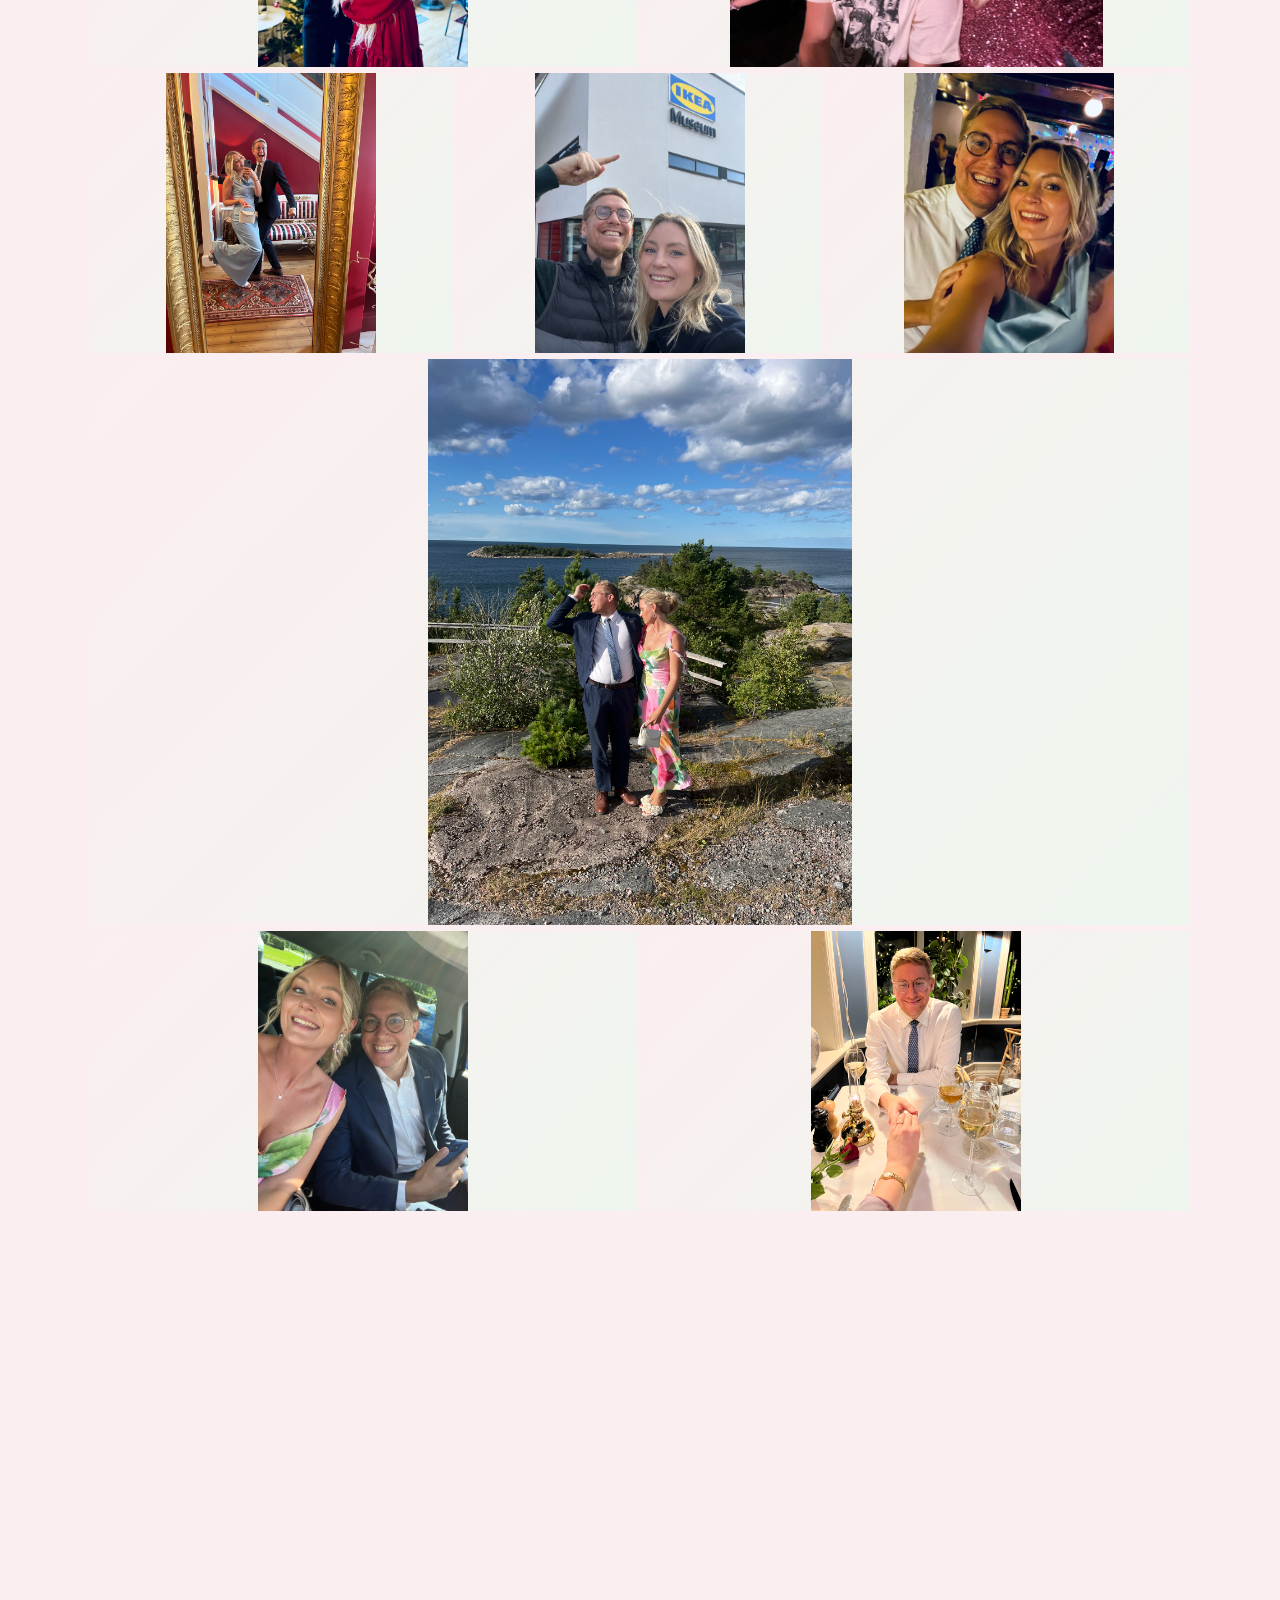
==== commit c7657874: "Galleri: lägg till 6 nya bilder https://claude.ai/code/session_015LaQ3sYM1QfAdQoXVsrNsJ" ====
--- a/docs/index.html
+++ b/docs/index.html
@@ -582,6 +582,30 @@
         </div>
 
         <div class="gallery-item fade-in">
+          <div class="gallery-img"><img src="images/IMG_6699.jpeg" alt="Madeleine och Joel" /></div>
+        </div>
+
+        <div class="gallery-item gallery-item--sm fade-in">
+          <div class="gallery-img"><img src="images/IMG_7221.JPG" alt="Madeleine och Joel" /></div>
+        </div>
+
+        <div class="gallery-item gallery-item--sm fade-in">
+          <div class="gallery-img"><img src="images/IMG_6089.jpeg" alt="Madeleine och Joel" /></div>
+        </div>
+
+        <div class="gallery-item gallery-item--sm fade-in">
+          <div class="gallery-img"><img src="images/FullSizeRender 4.jpeg" alt="Madeleine och Joel" /></div>
+        </div>
+
+        <div class="gallery-item gallery-item--wide fade-in">
+          <div class="gallery-img"><img src="images/35B224F1-73F9-4ABD-AB76-F2AE3F37E44F.jpeg" alt="Madeleine och Joel" /></div>
+        </div>
+
+        <div class="gallery-item fade-in">
+          <div class="gallery-img"><img src="images/B5B25766-C72D-4F04-B196-639746B4356E.jpeg" alt="Madeleine och Joel" /></div>
+        </div>
+
+        <div class="gallery-item fade-in">
           <div class="gallery-img"><img src="images/f5dab9f969e5fd25181f1dfa11904785.jpeg" alt="Madeleine och Joel" /></div>
         </div>
 
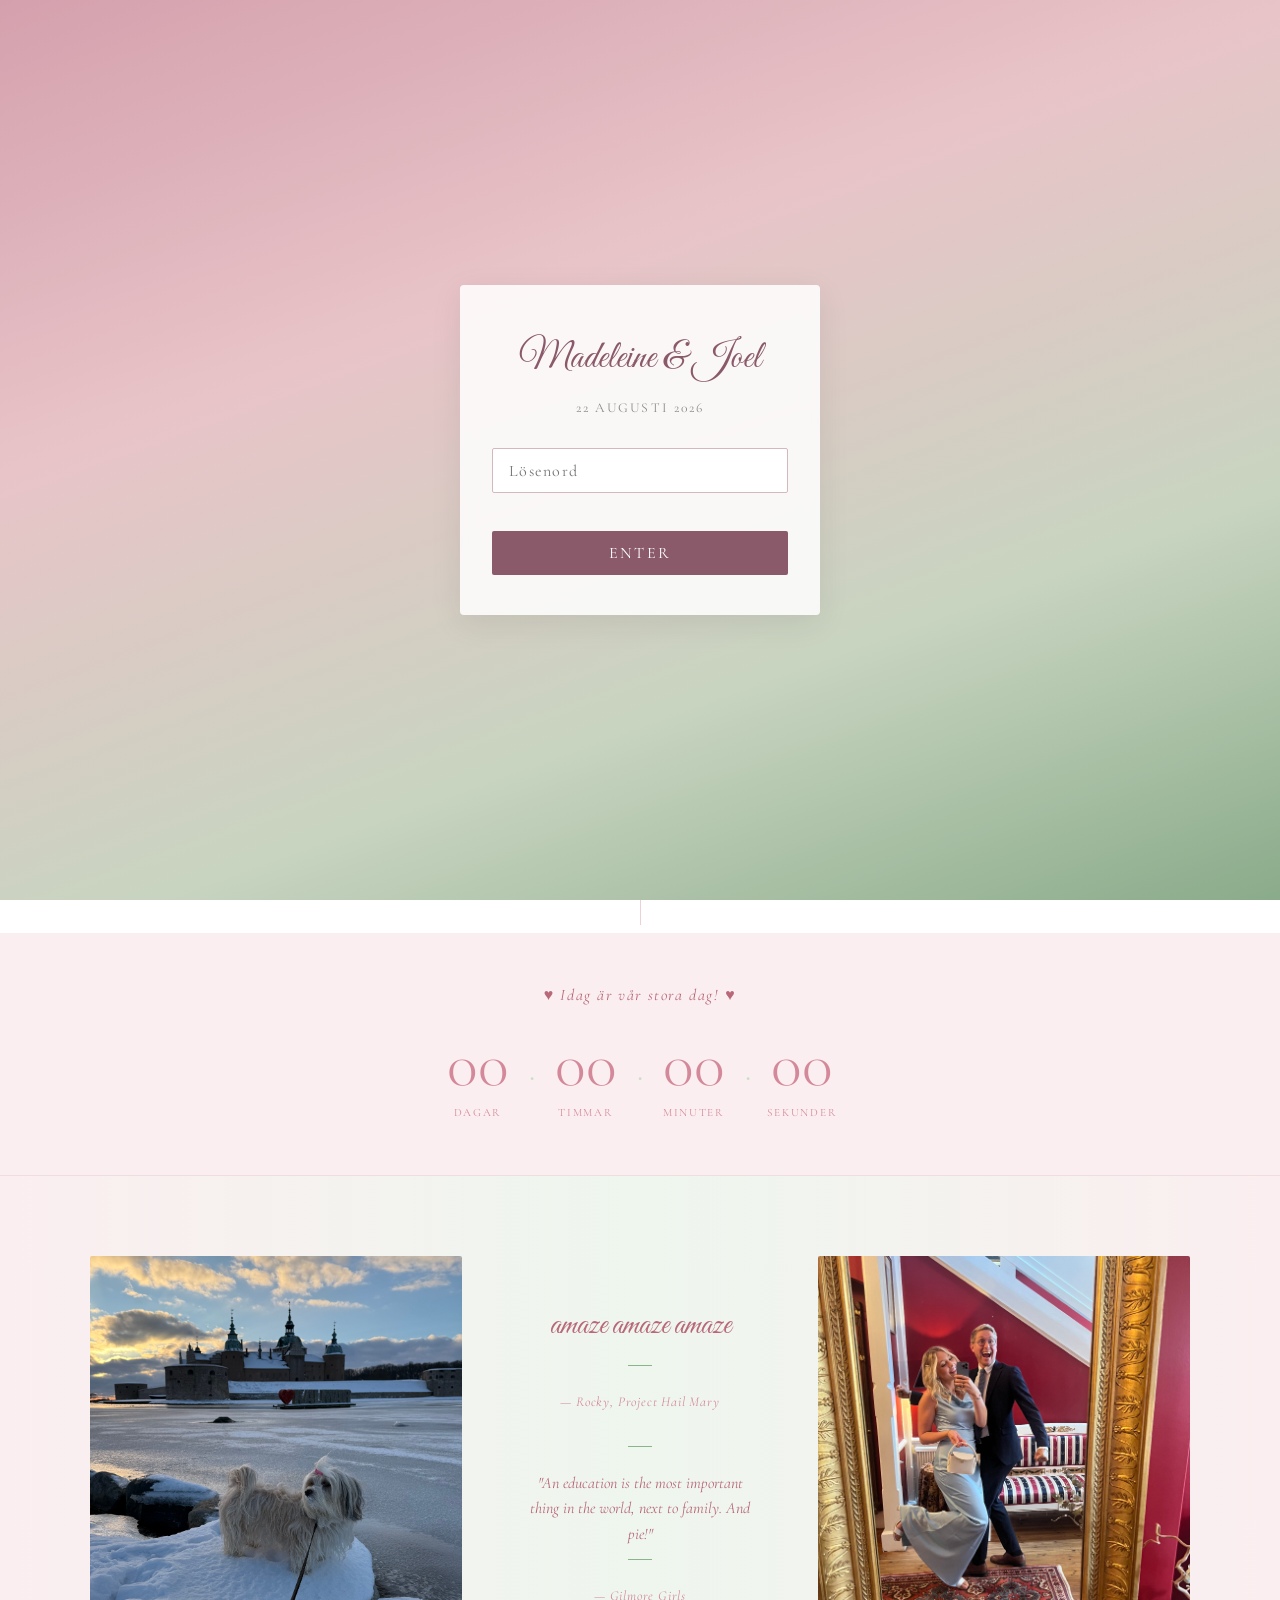
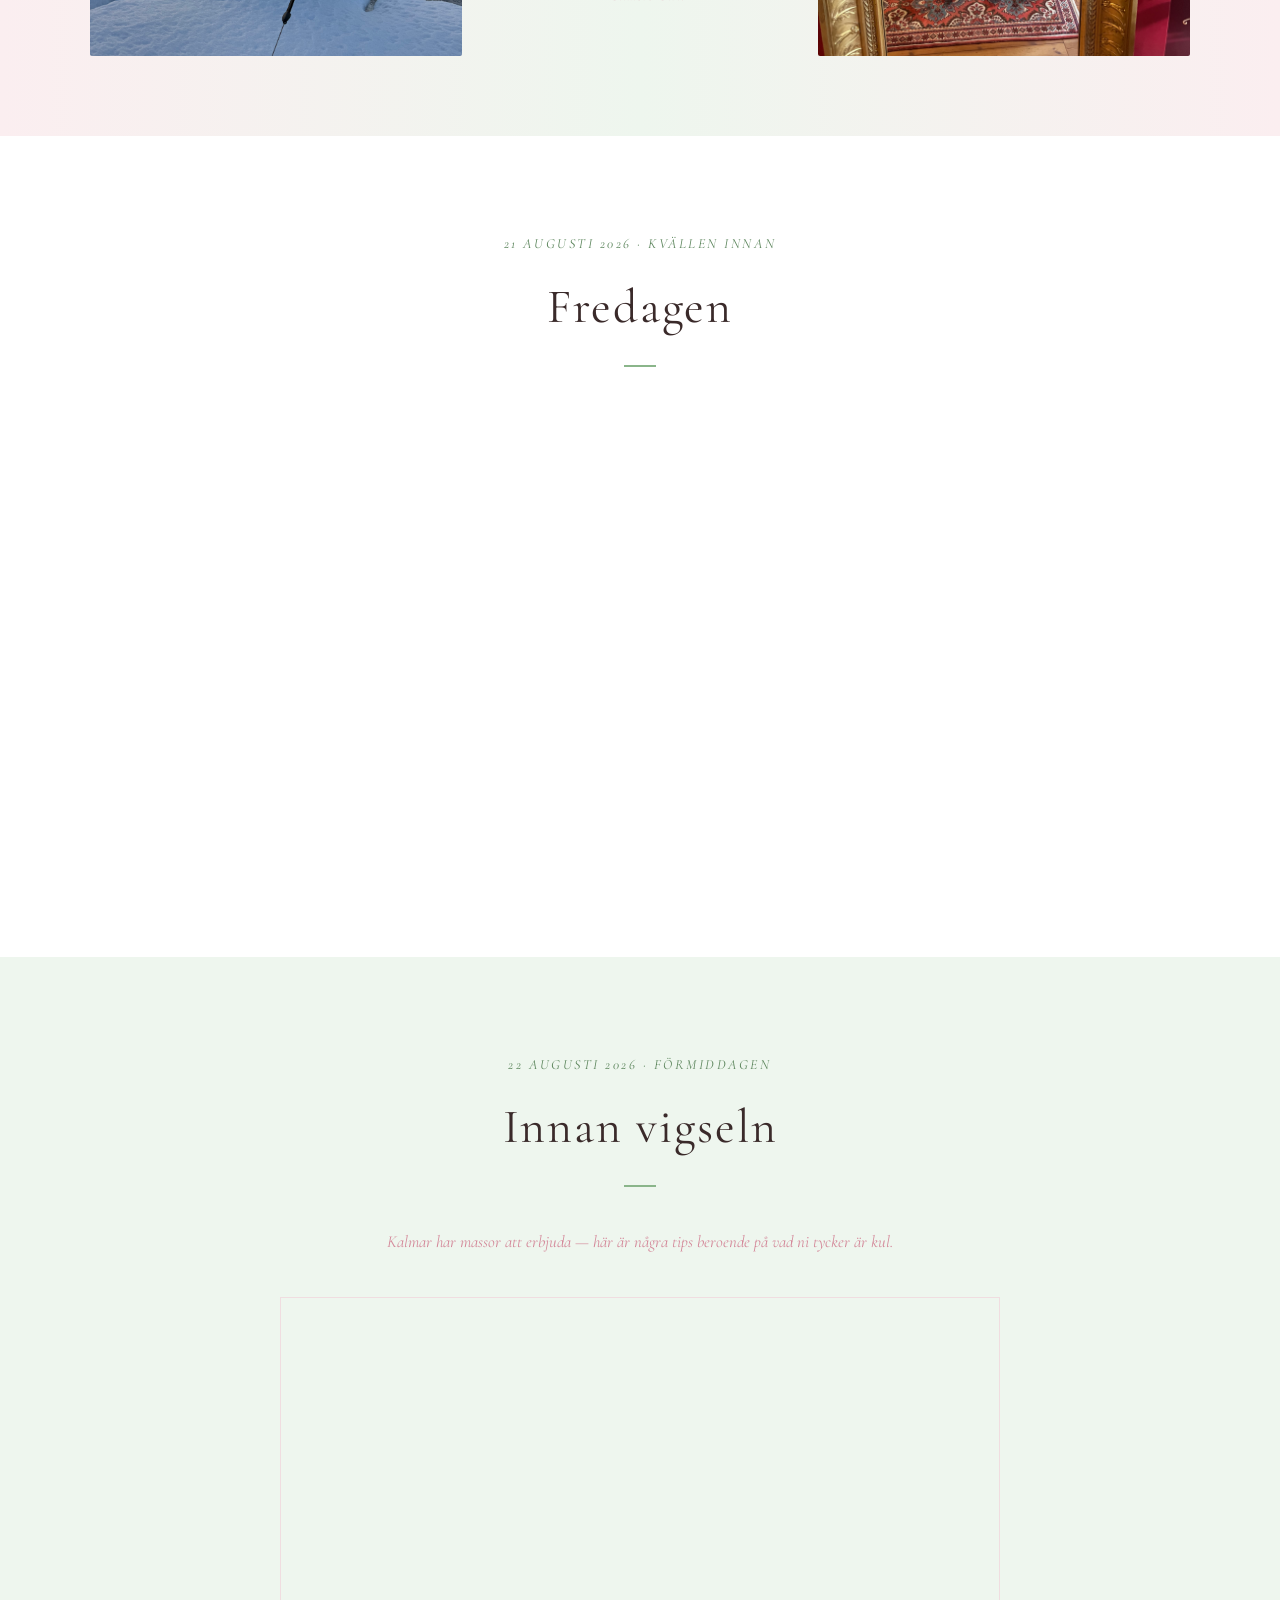
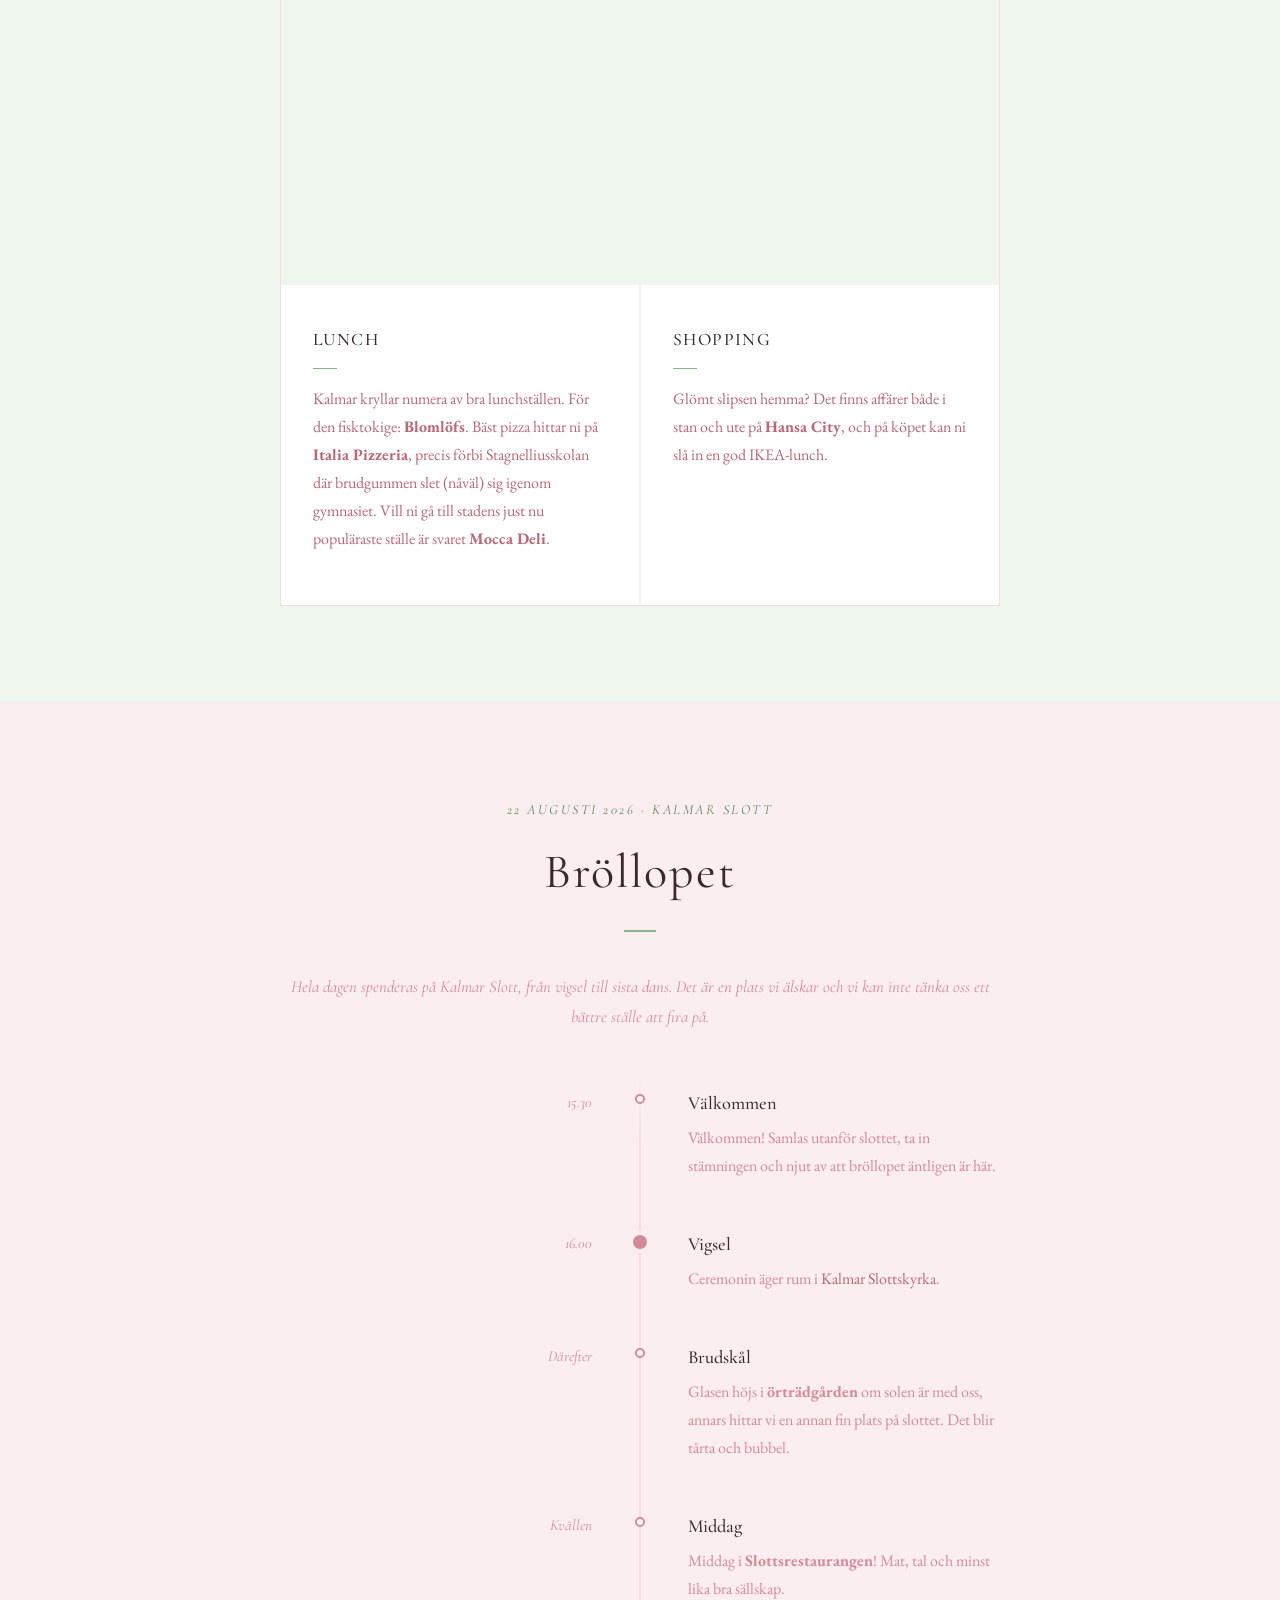
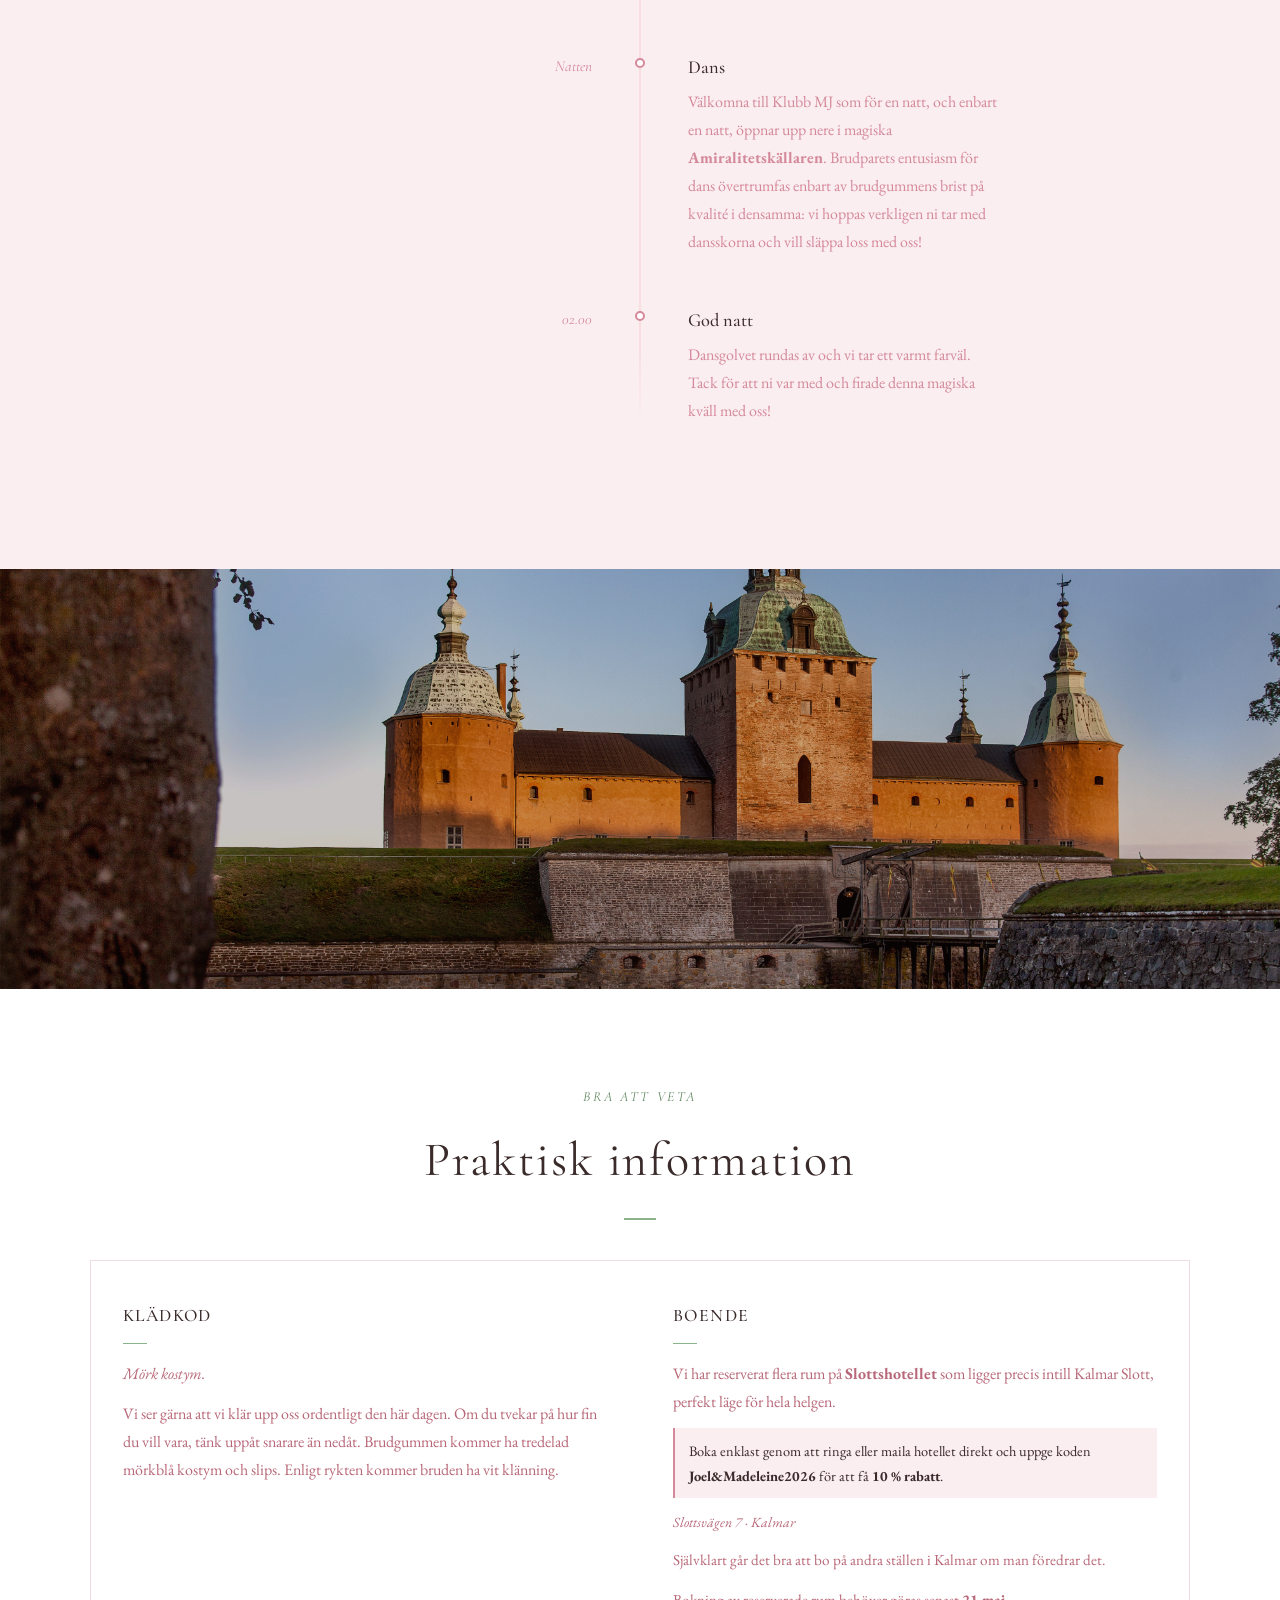
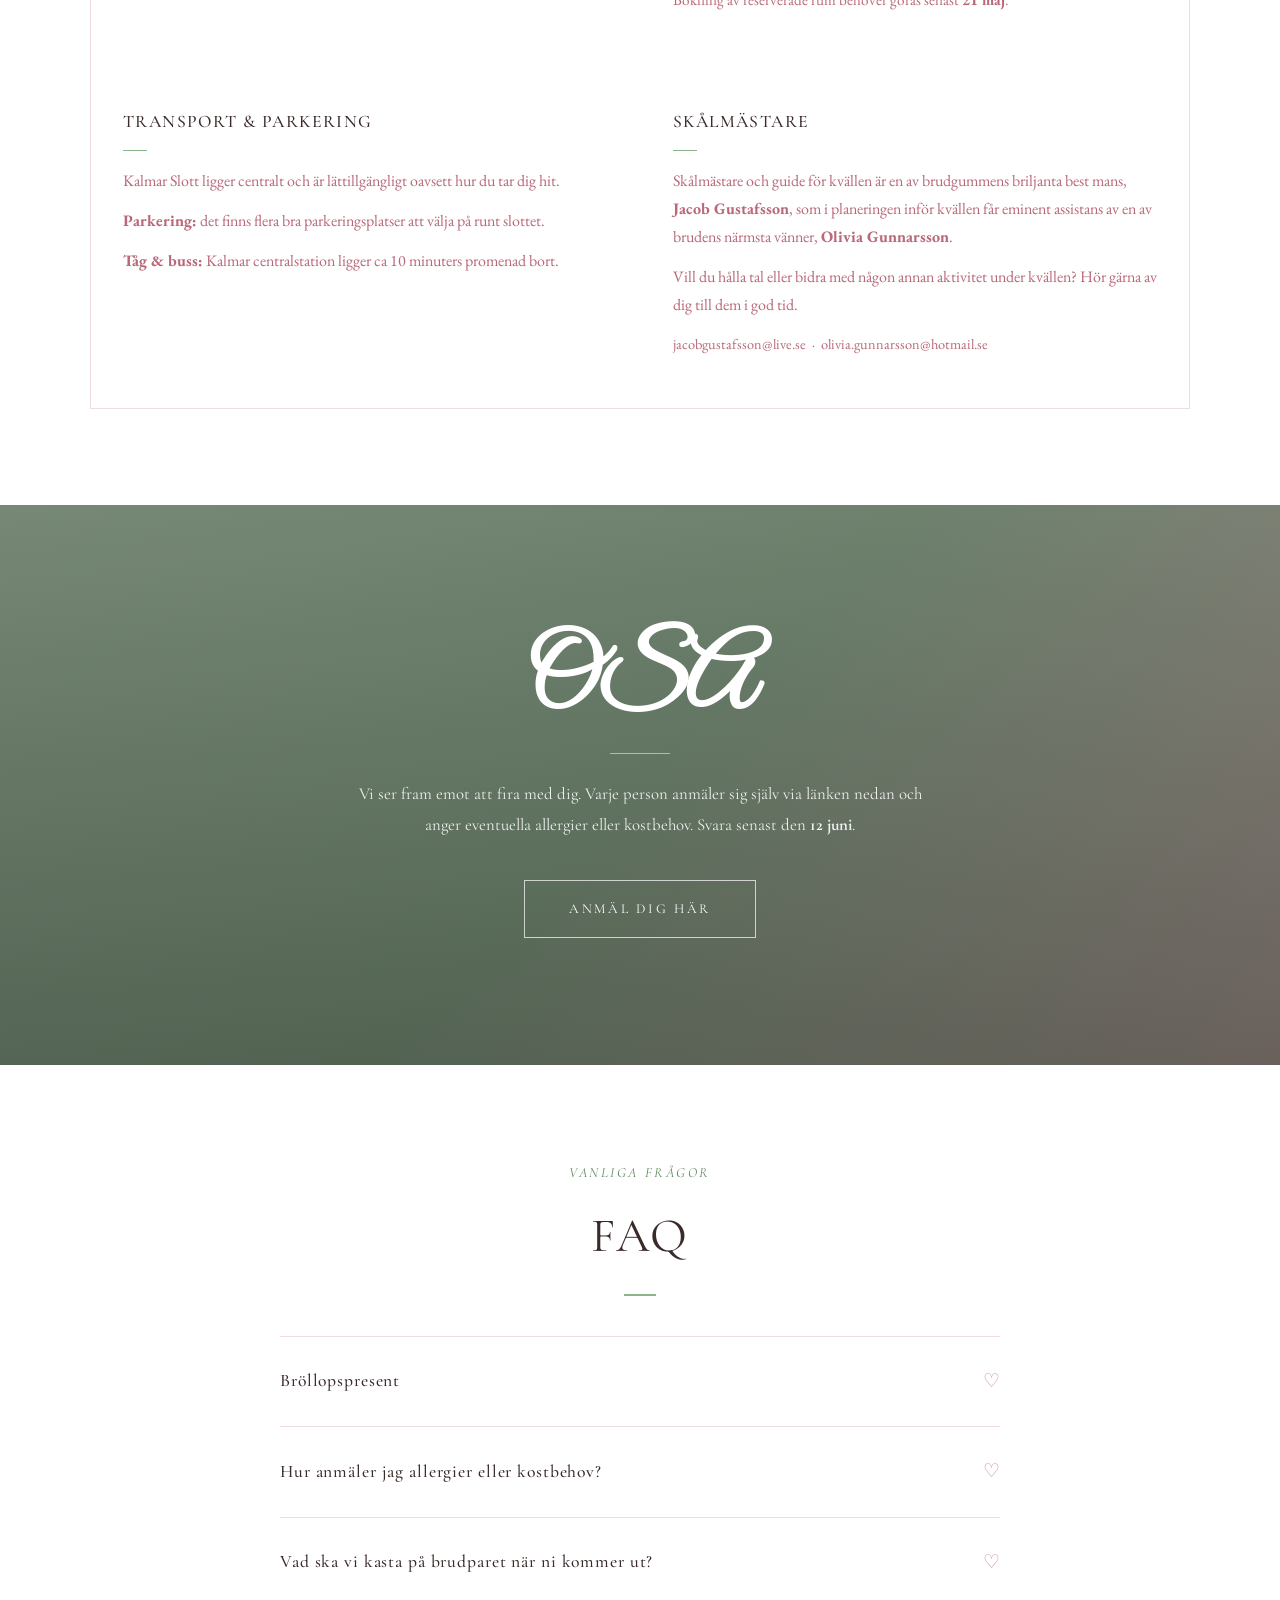
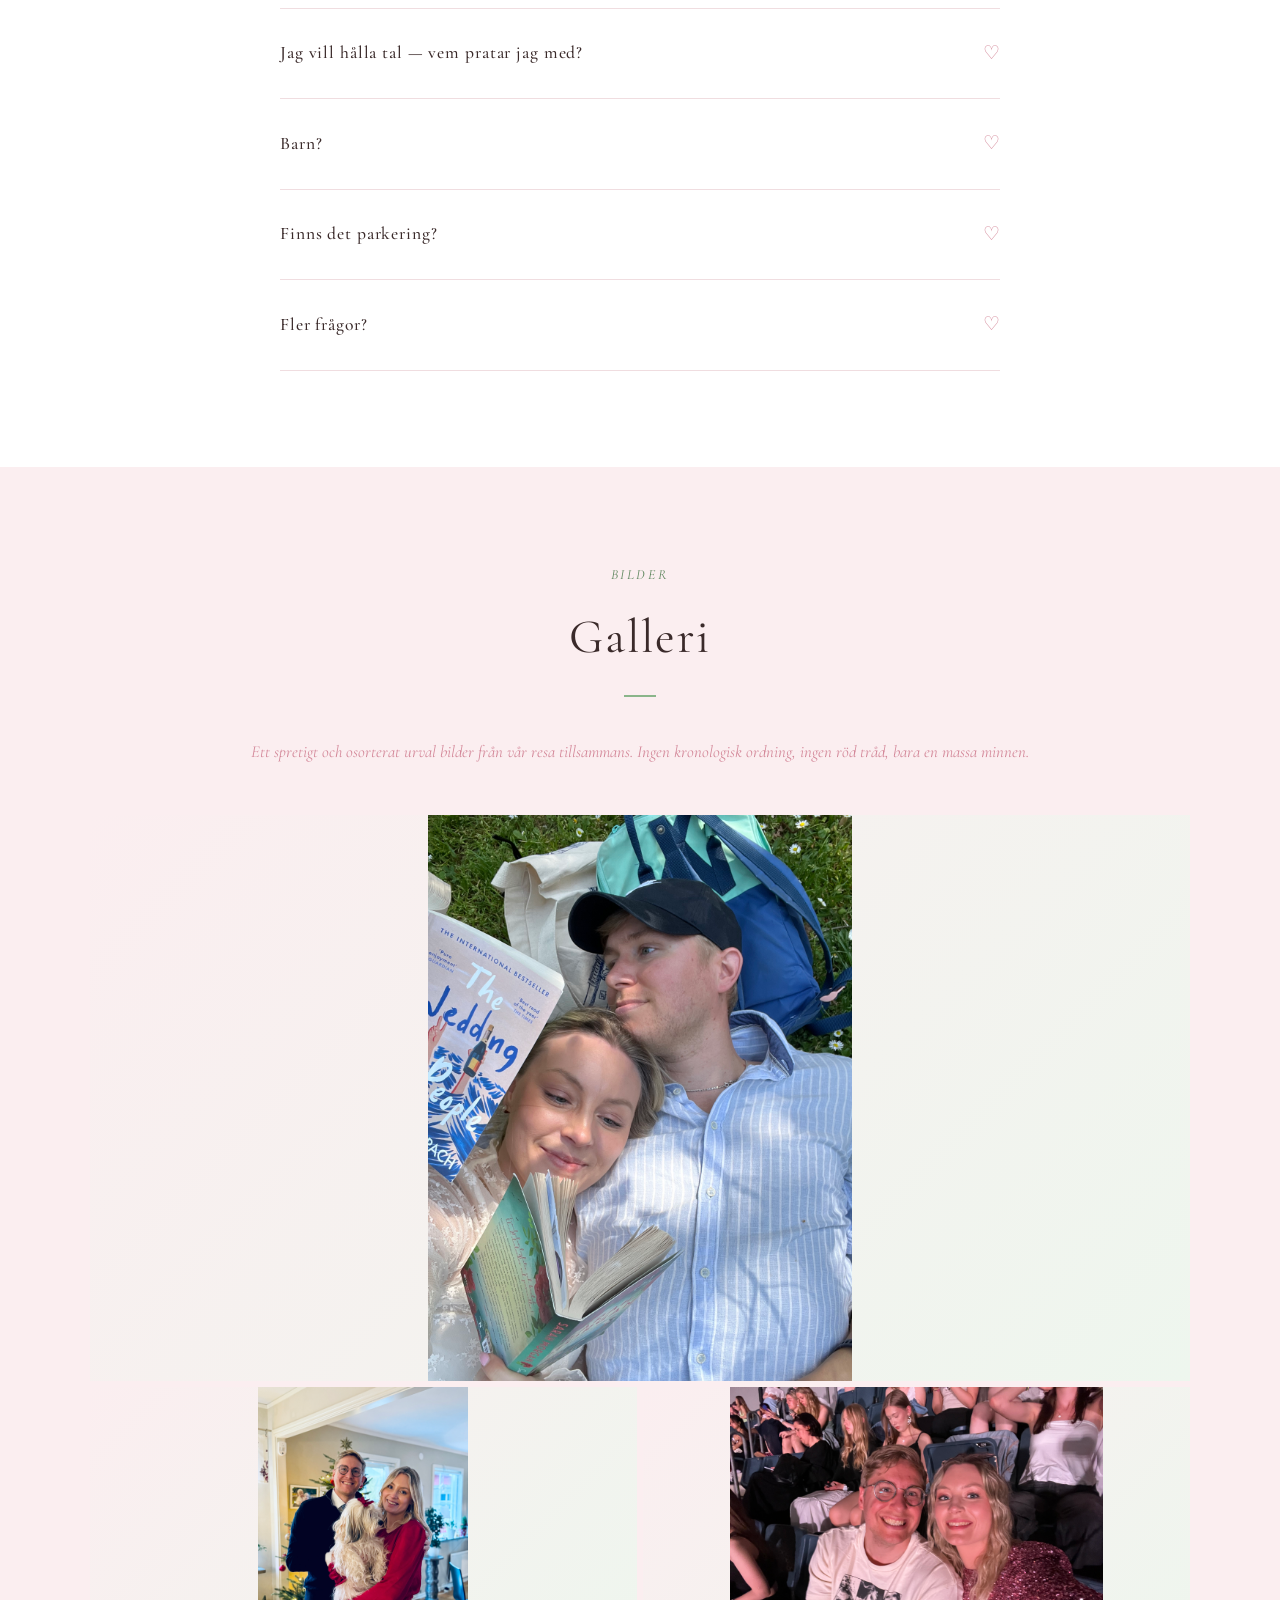
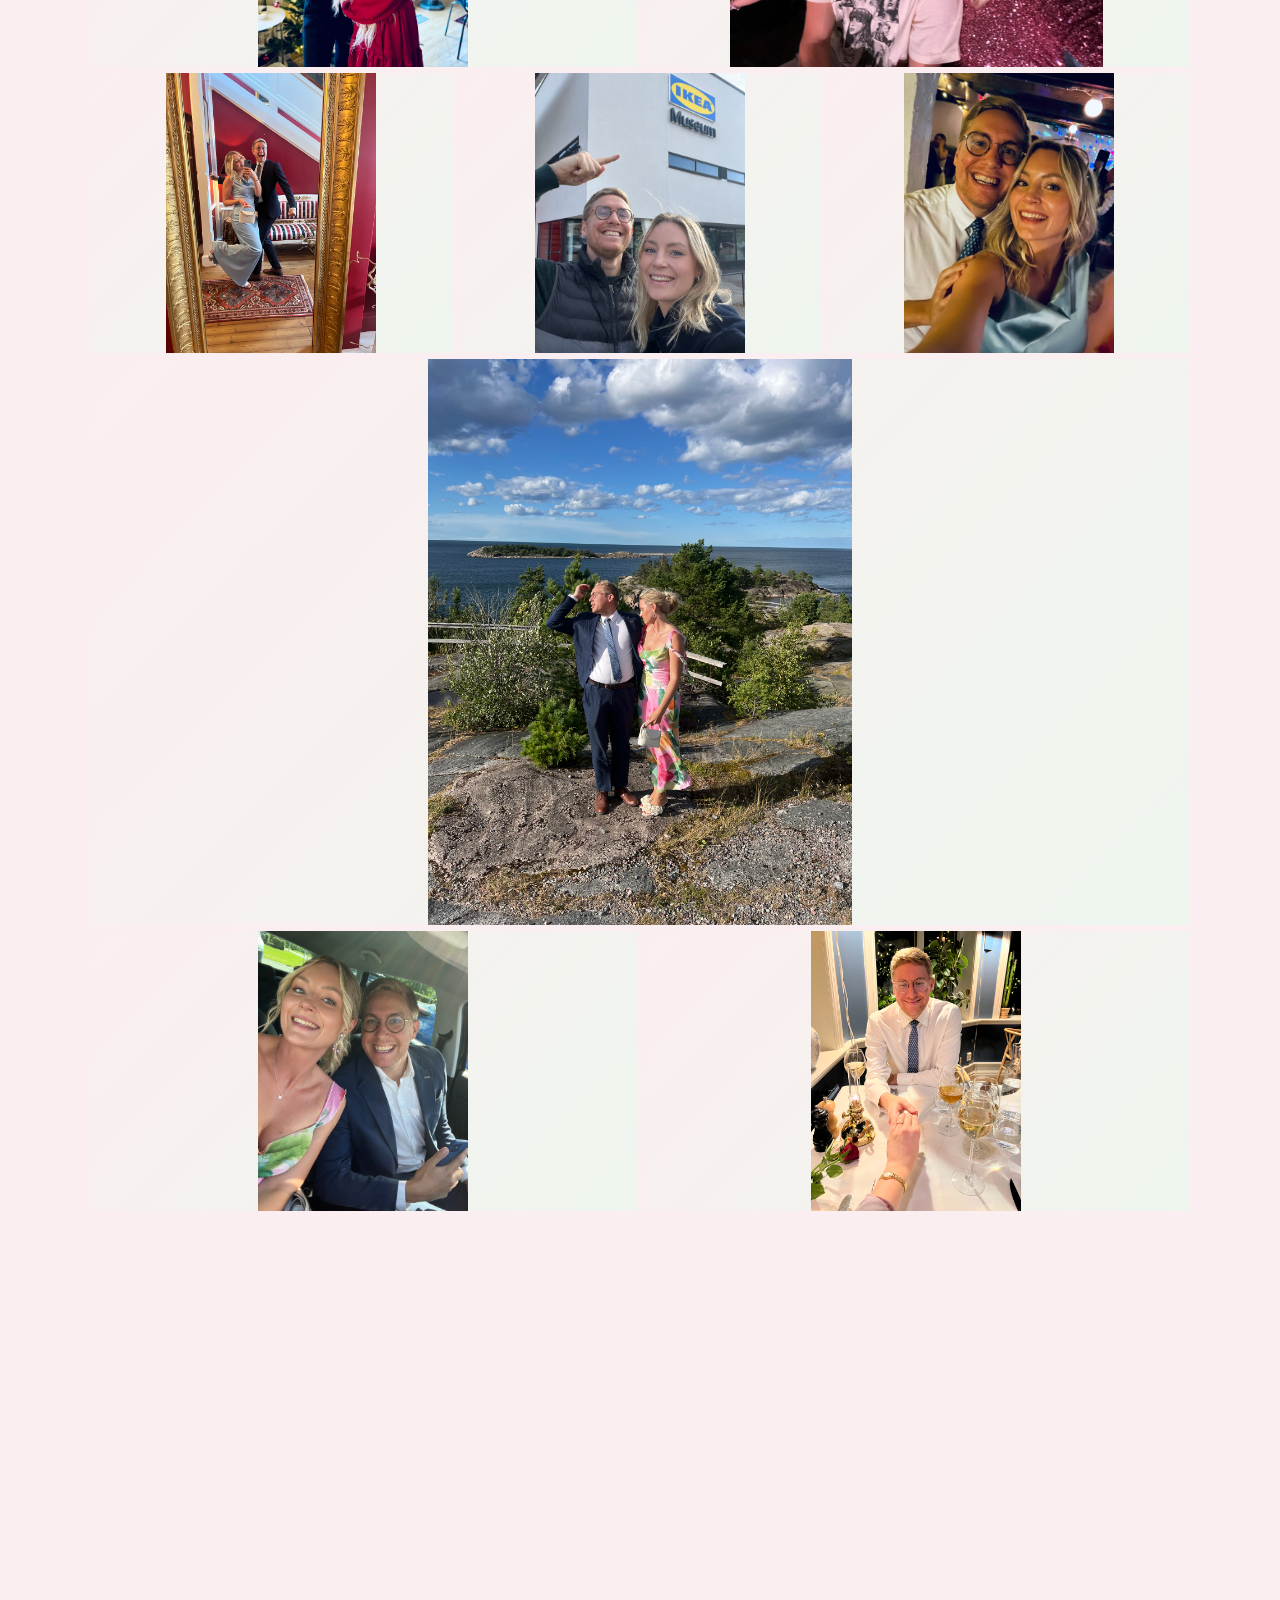
==== commit e56e7b7e: "Rätta namn: Jacob Gustavsson -> Jacob Gustafsson https://claude.ai/code/session_015LaQ3sYM1QfAdQoXVs" ====
--- a/docs/index.html
+++ b/docs/index.html
@@ -363,7 +363,7 @@
           <h3>Skålmästare</h3>
           <div class="card-rule"></div>
           <p>
-            Skålmästare och guide för kvällen är en av brudgummens briljanta best mans, <strong>Jacob Gustavsson</strong>, som i planeringen inför kvällen får eminent assistans av en av brudens närmsta vänner, <strong>Olivia Gunnarsson</strong>.
+            Skålmästare och guide för kvällen är en av brudgummens briljanta best mans, <strong>Jacob Gustafsson</strong>, som i planeringen inför kvällen får eminent assistans av en av brudens närmsta vänner, <strong>Olivia Gunnarsson</strong>.
           </p>
           <p>
             Vill du hålla tal eller bidra med någon annan aktivitet under kvällen? Hör gärna av dig till dem i god tid.
@@ -421,7 +421,7 @@
 
         <details class="faq-item fade-in">
           <summary><h3>Jag vill hålla tal — vem pratar jag med?</h3></summary>
-          <p>Vad roligt att du vill hålla tal! Hör av dig till skålmästaren <strong>Jacob Gustavsson</strong> (<a href="mailto:jacobgustafsson@live.se" style="color:var(--rose-deep);">jacobgustafsson@live.se</a>) eller hans ovärderliga planeringsassistent <strong>Olivia Gunnarsson</strong> (<a href="mailto:olivia.gunnarsson@hotmail.se" style="color:var(--rose-deep);">olivia.gunnarsson@hotmail.se</a>) i god tid.</p>
+          <p>Vad roligt att du vill hålla tal! Hör av dig till skålmästaren <strong>Jacob Gustafsson</strong> (<a href="mailto:jacobgustafsson@live.se" style="color:var(--rose-deep);">jacobgustafsson@live.se</a>) eller hans ovärderliga planeringsassistent <strong>Olivia Gunnarsson</strong> (<a href="mailto:olivia.gunnarsson@hotmail.se" style="color:var(--rose-deep);">olivia.gunnarsson@hotmail.se</a>) i god tid.</p>
         </details>
 
         <details class="faq-item fade-in">
